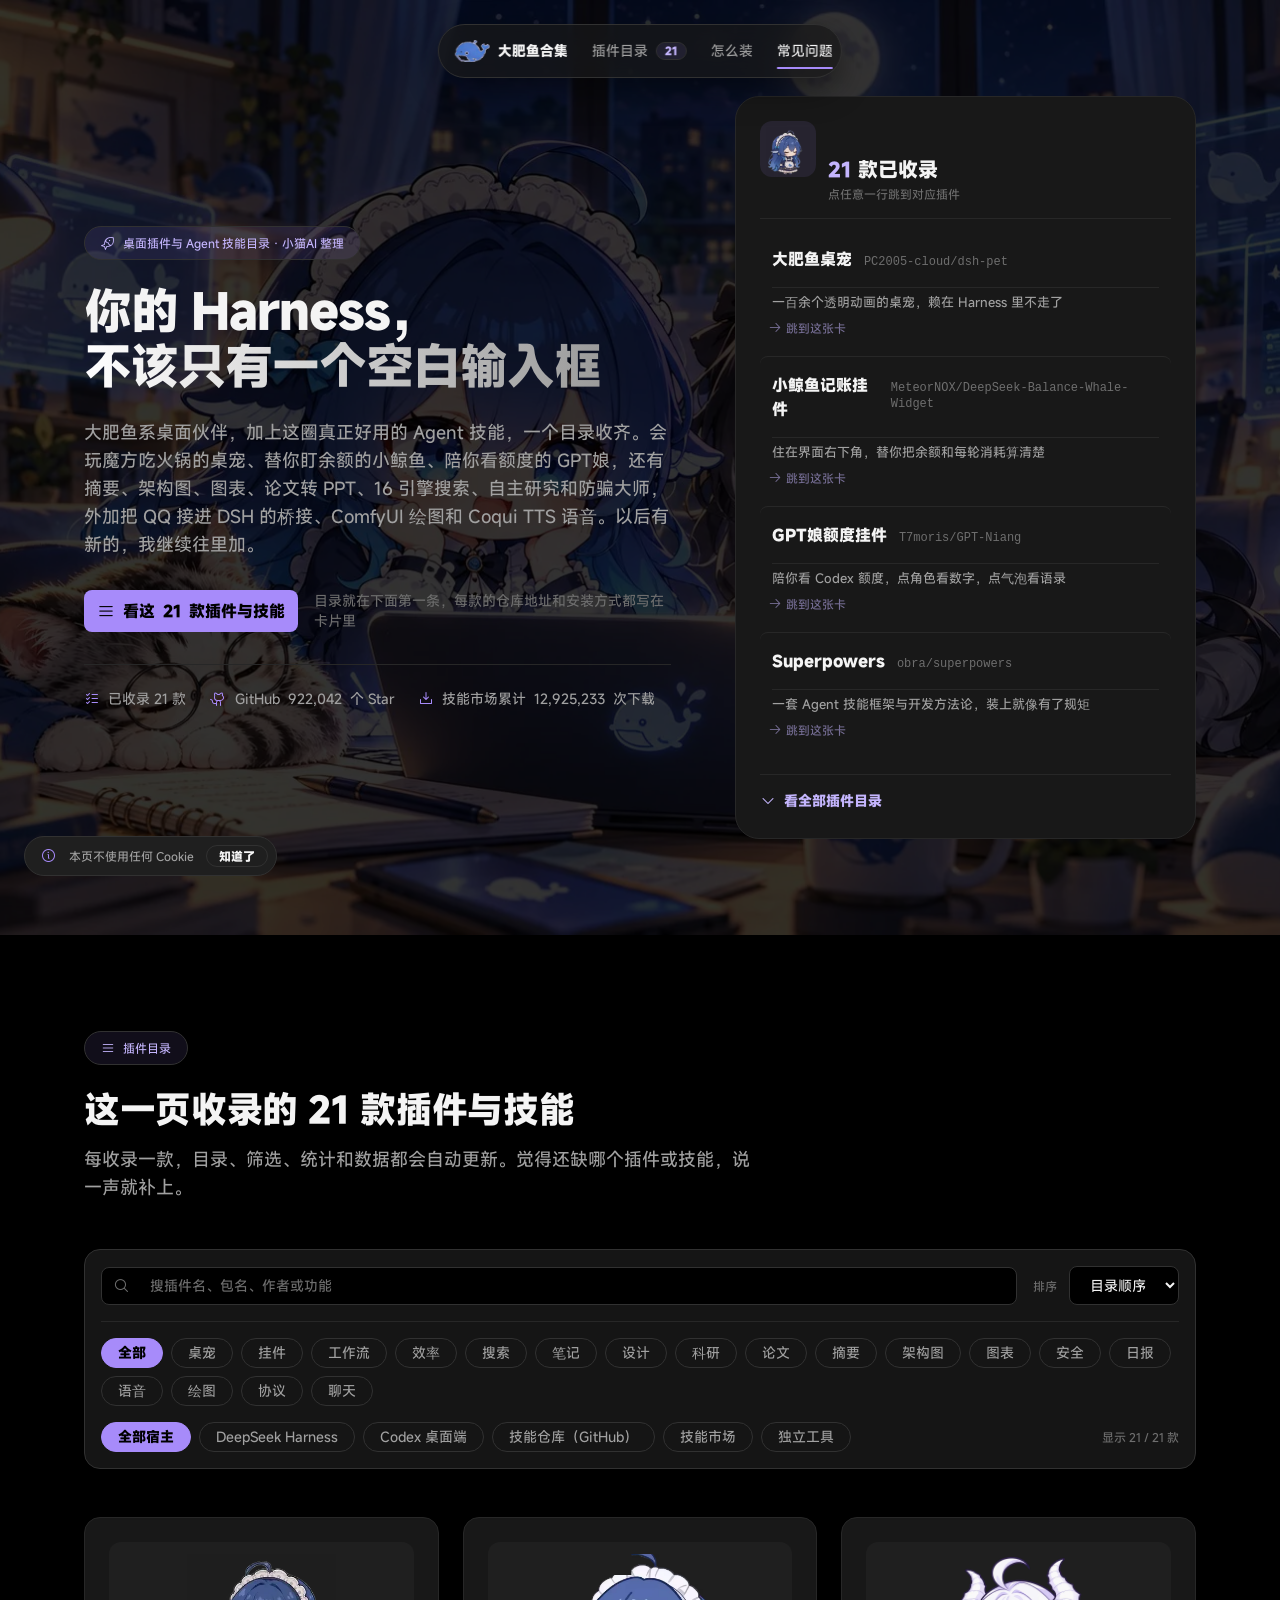
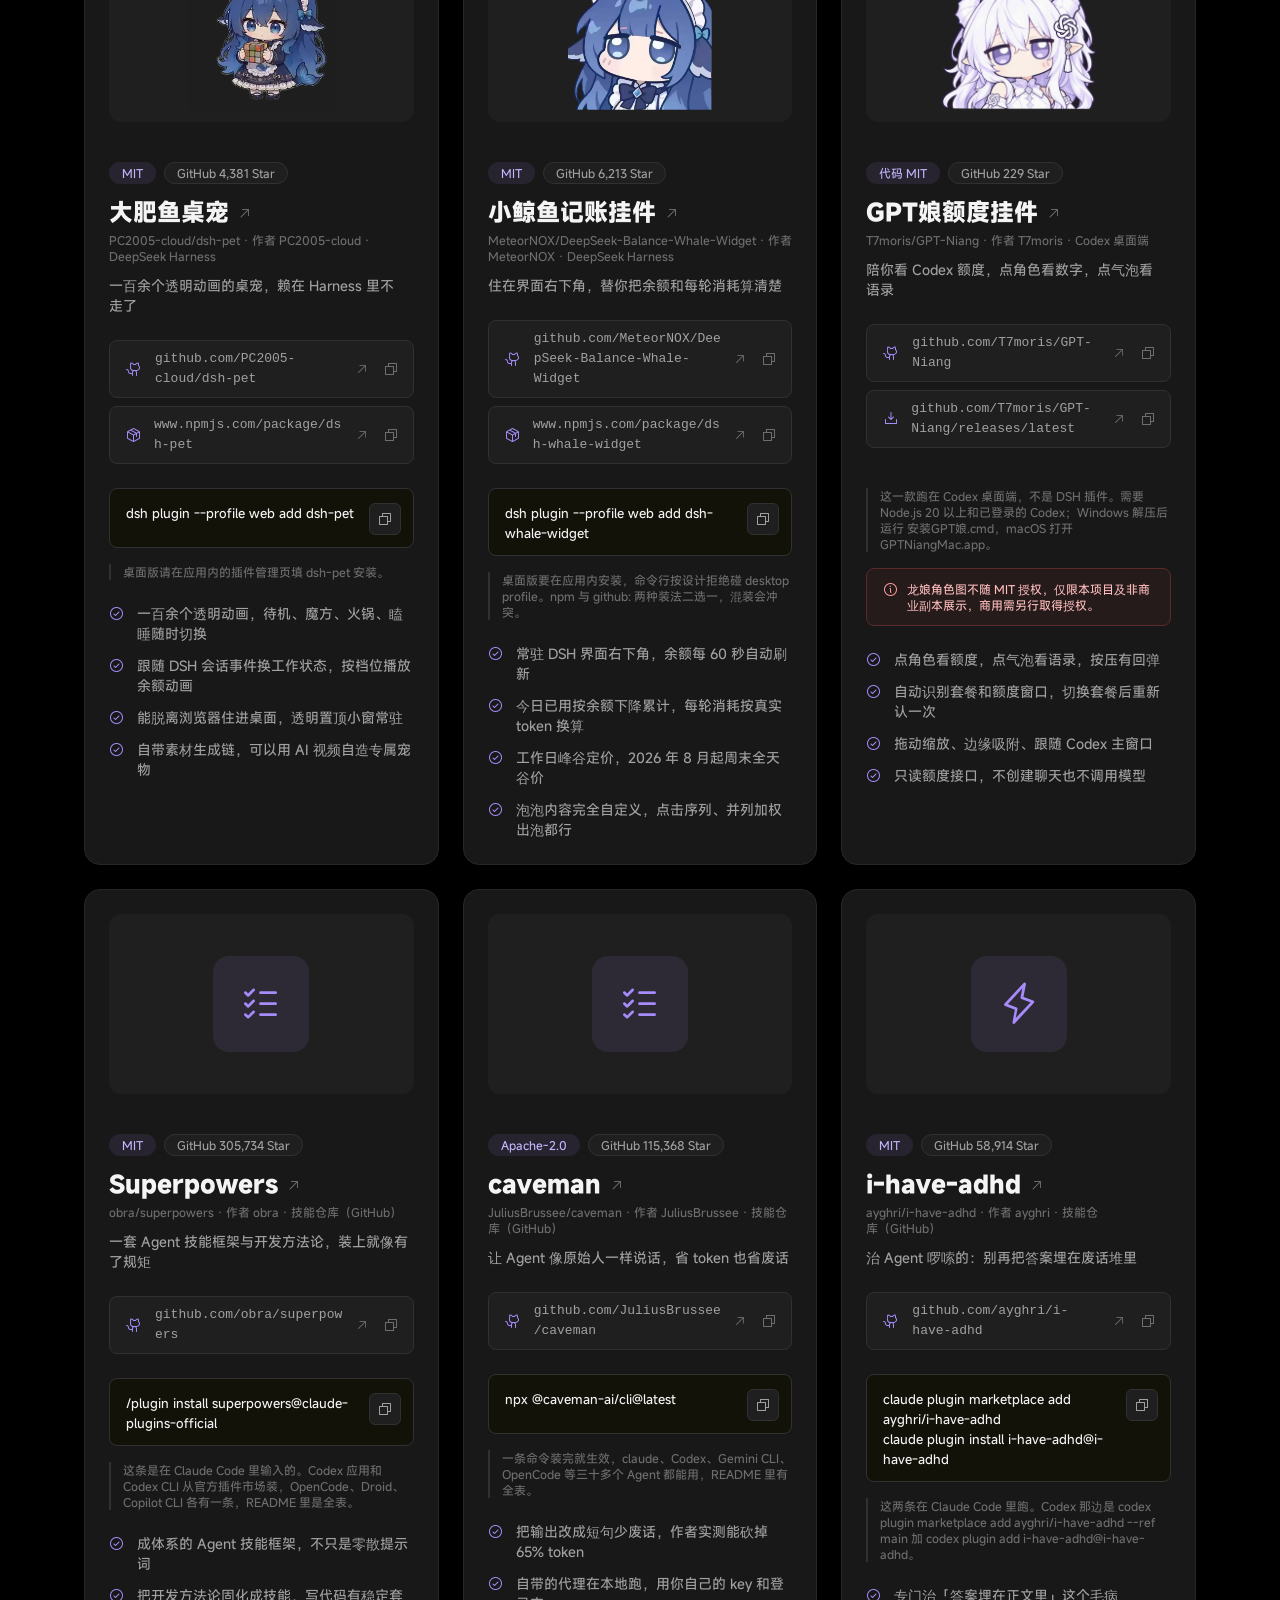
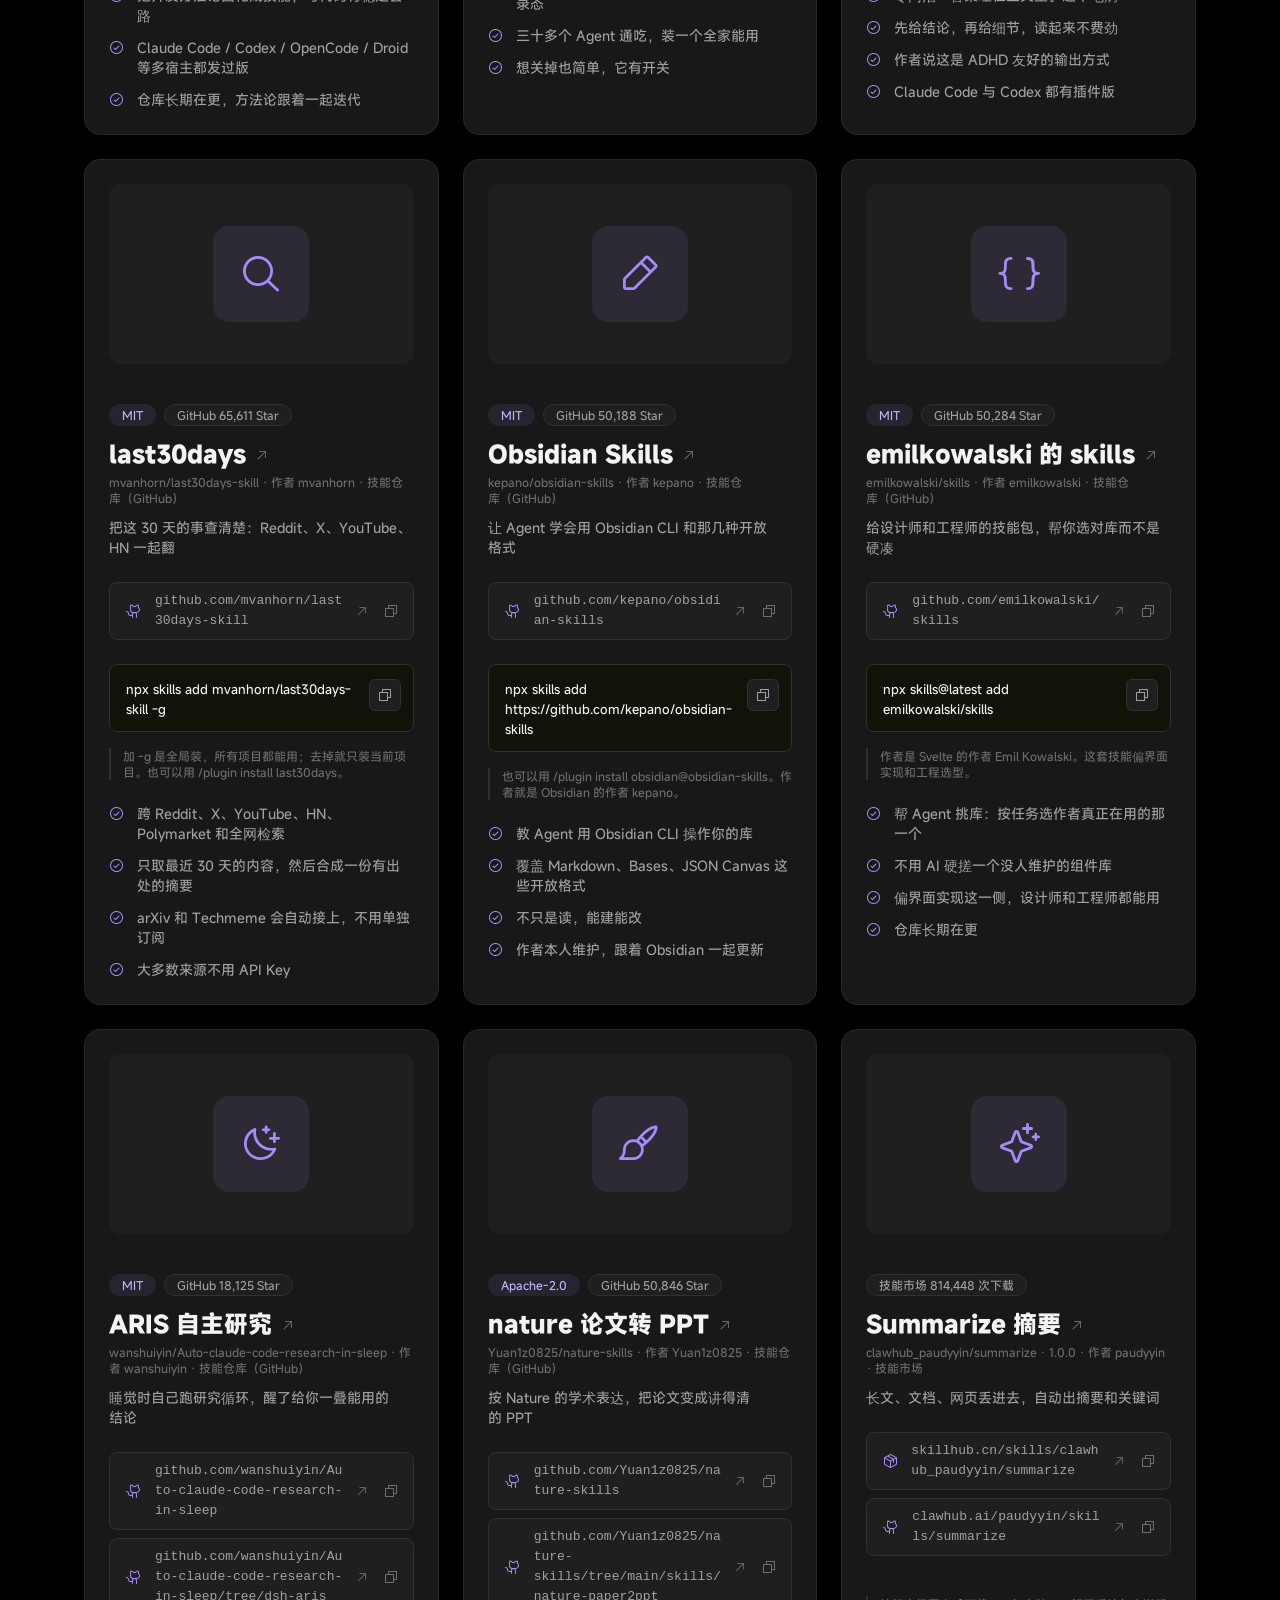
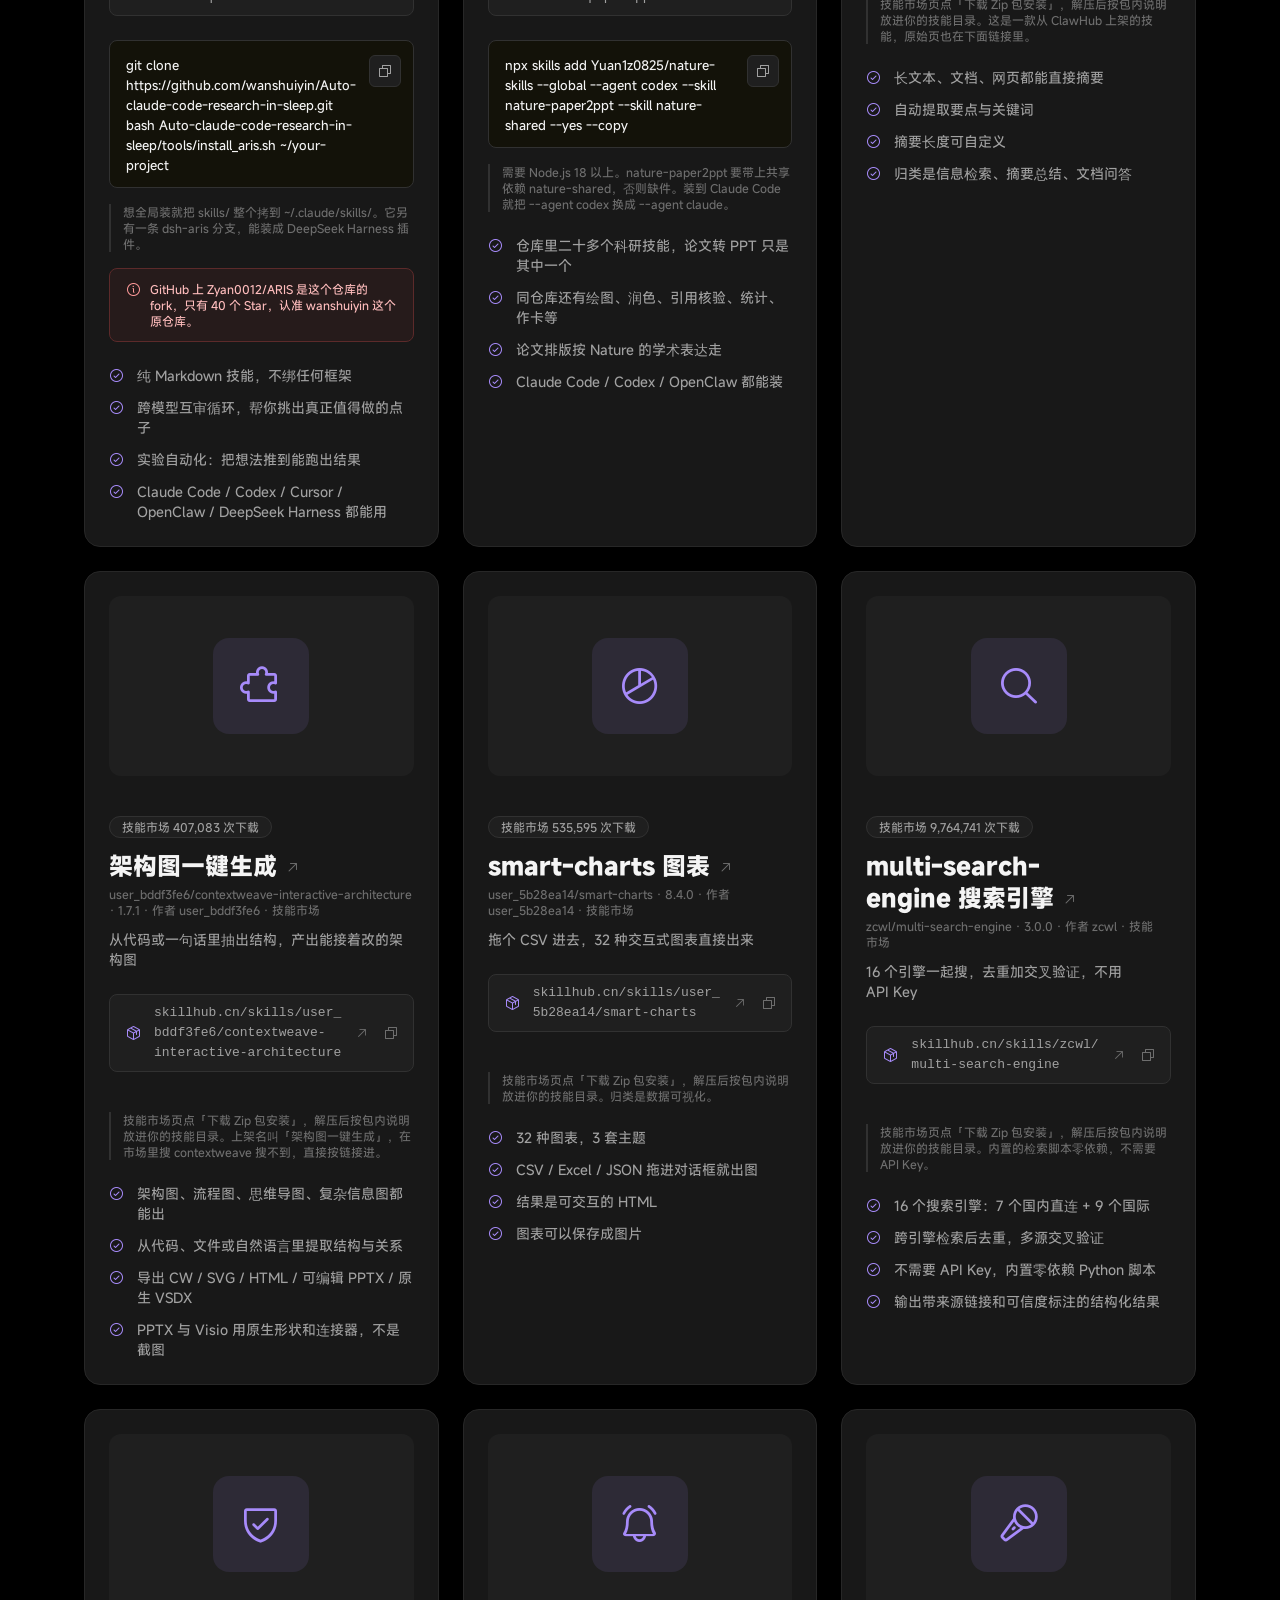
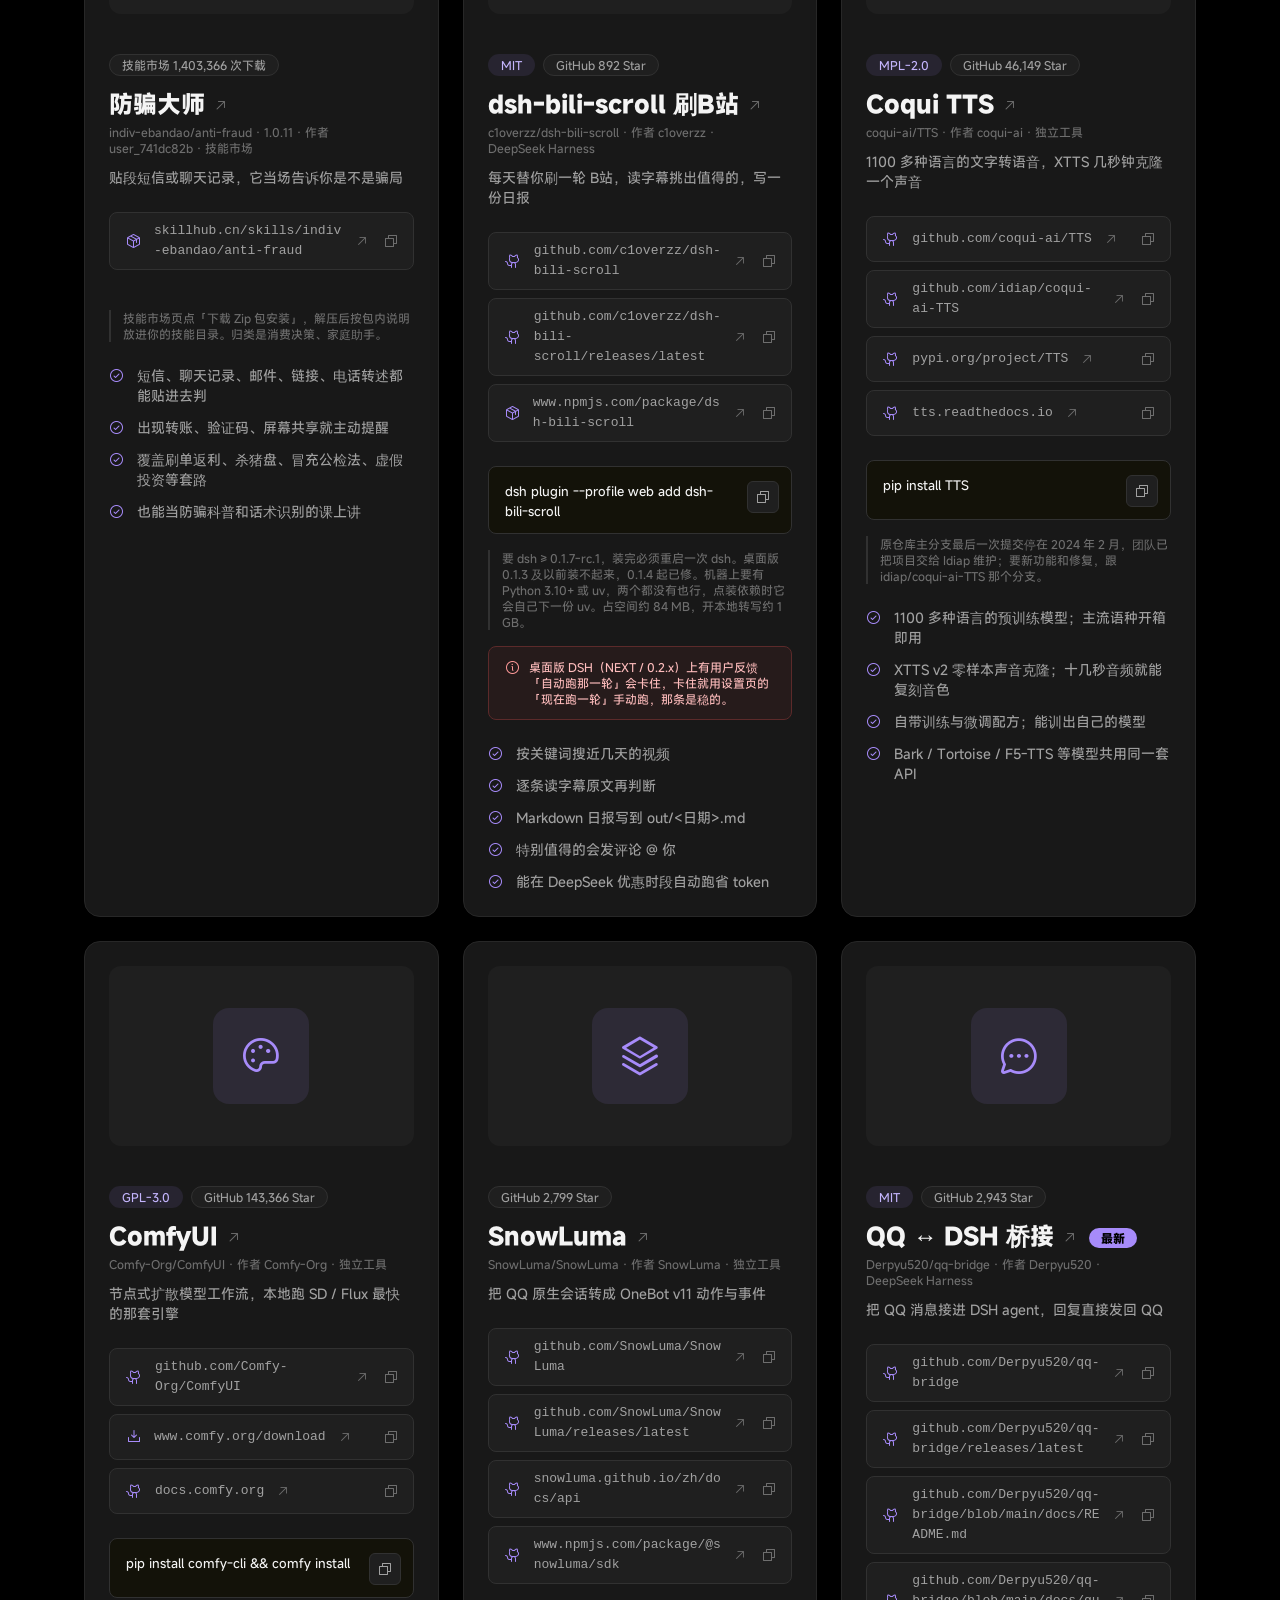
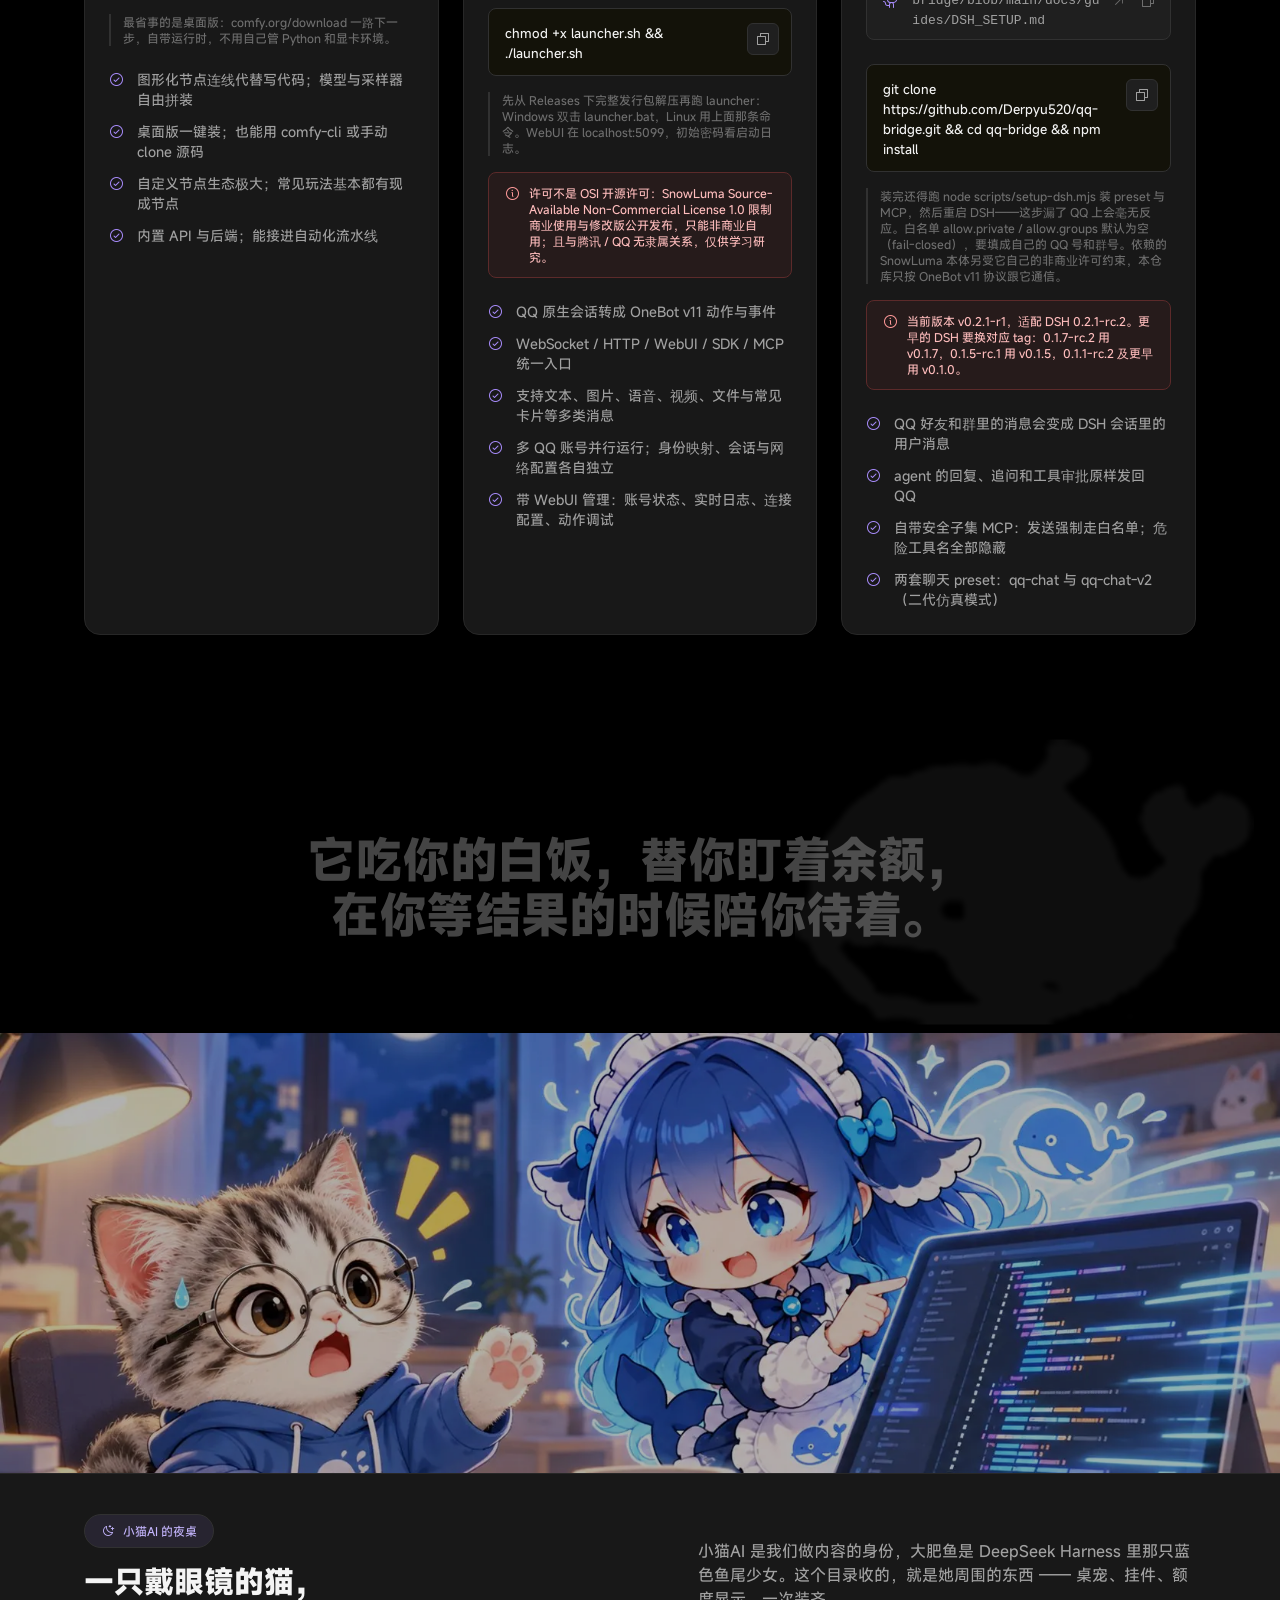
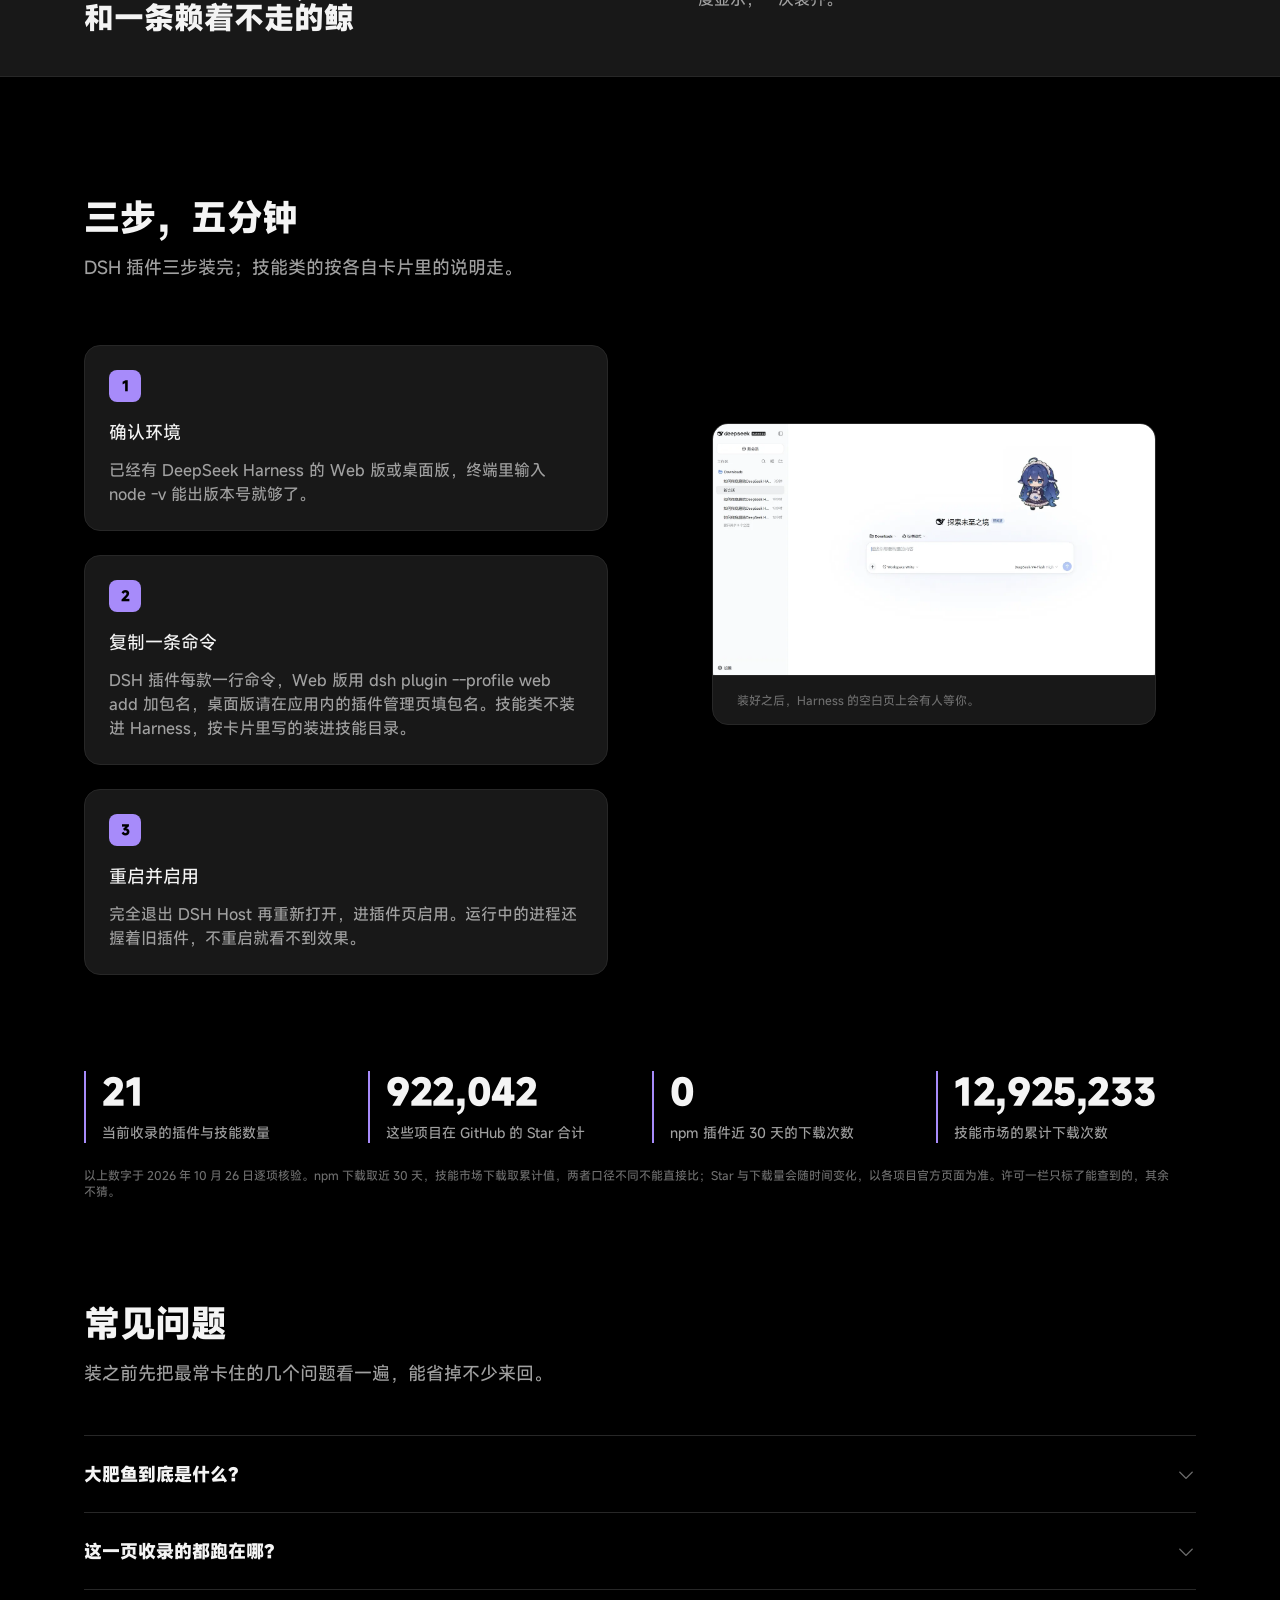
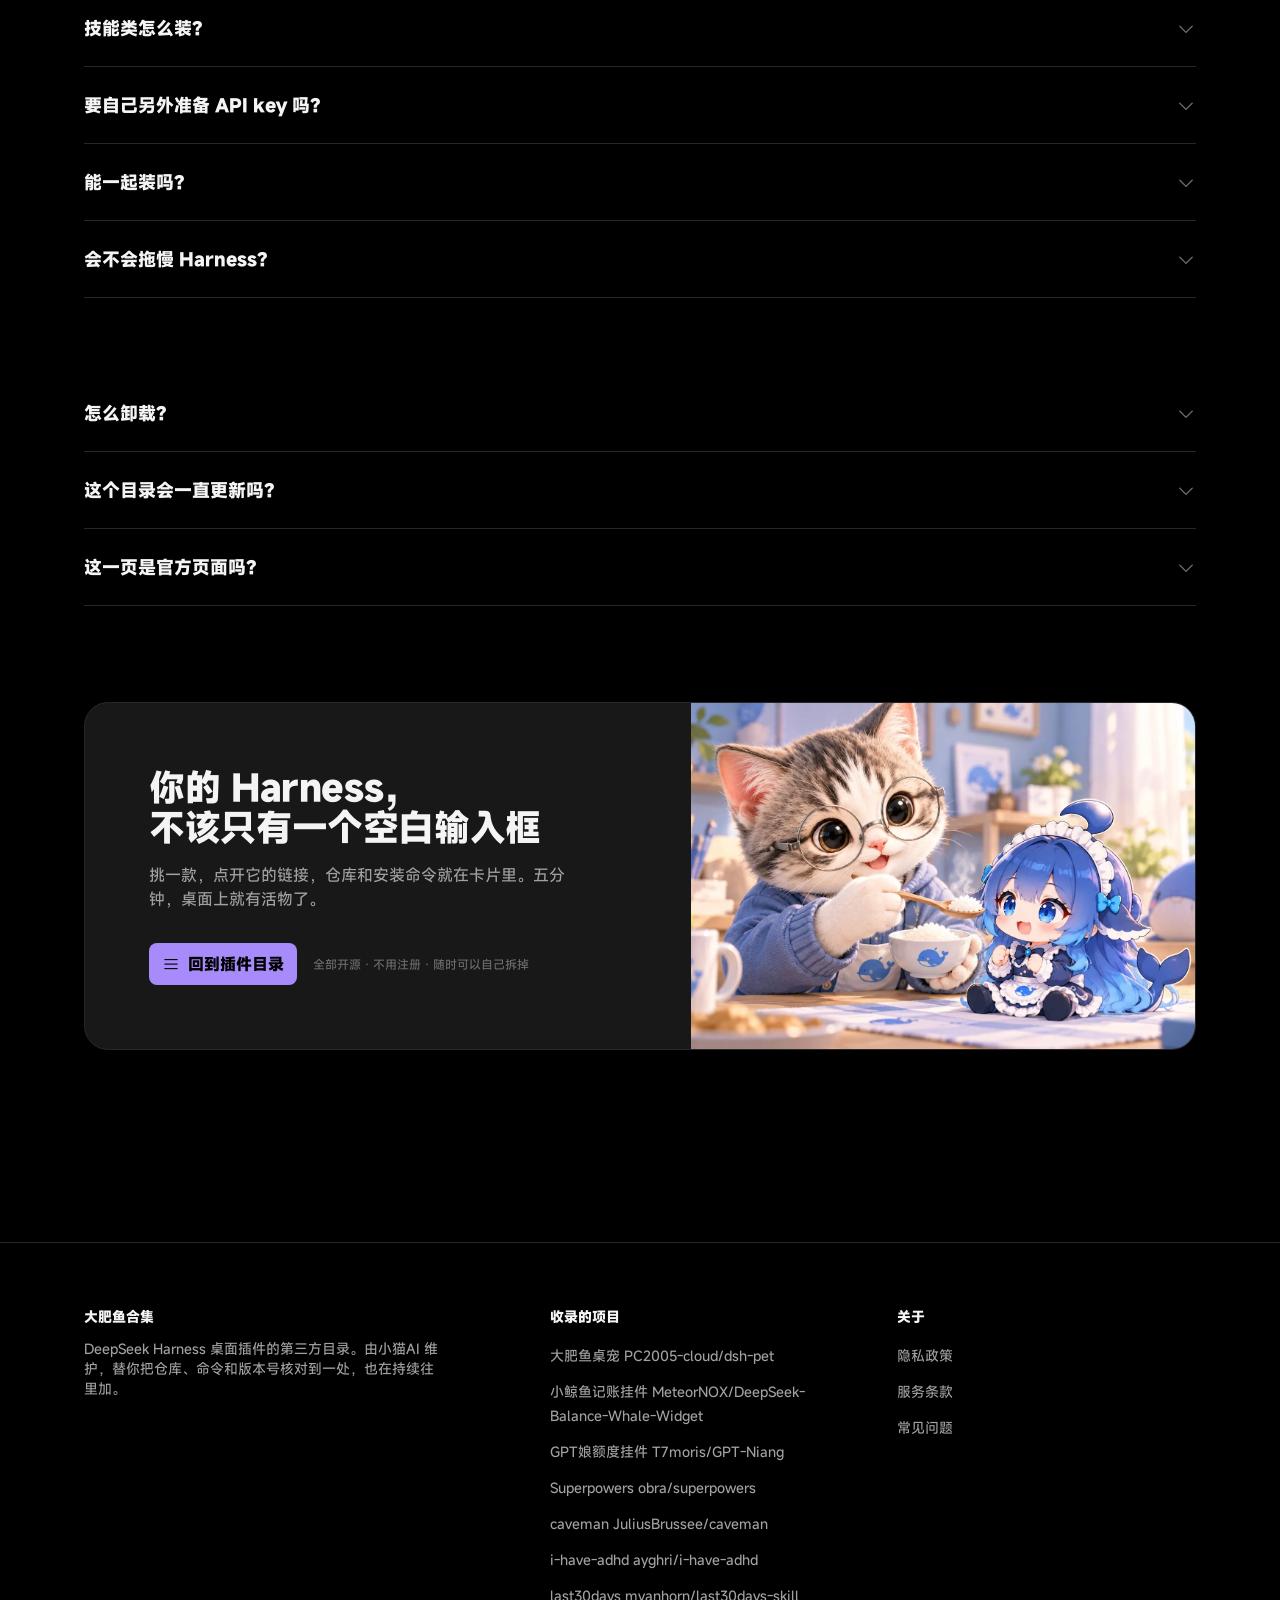
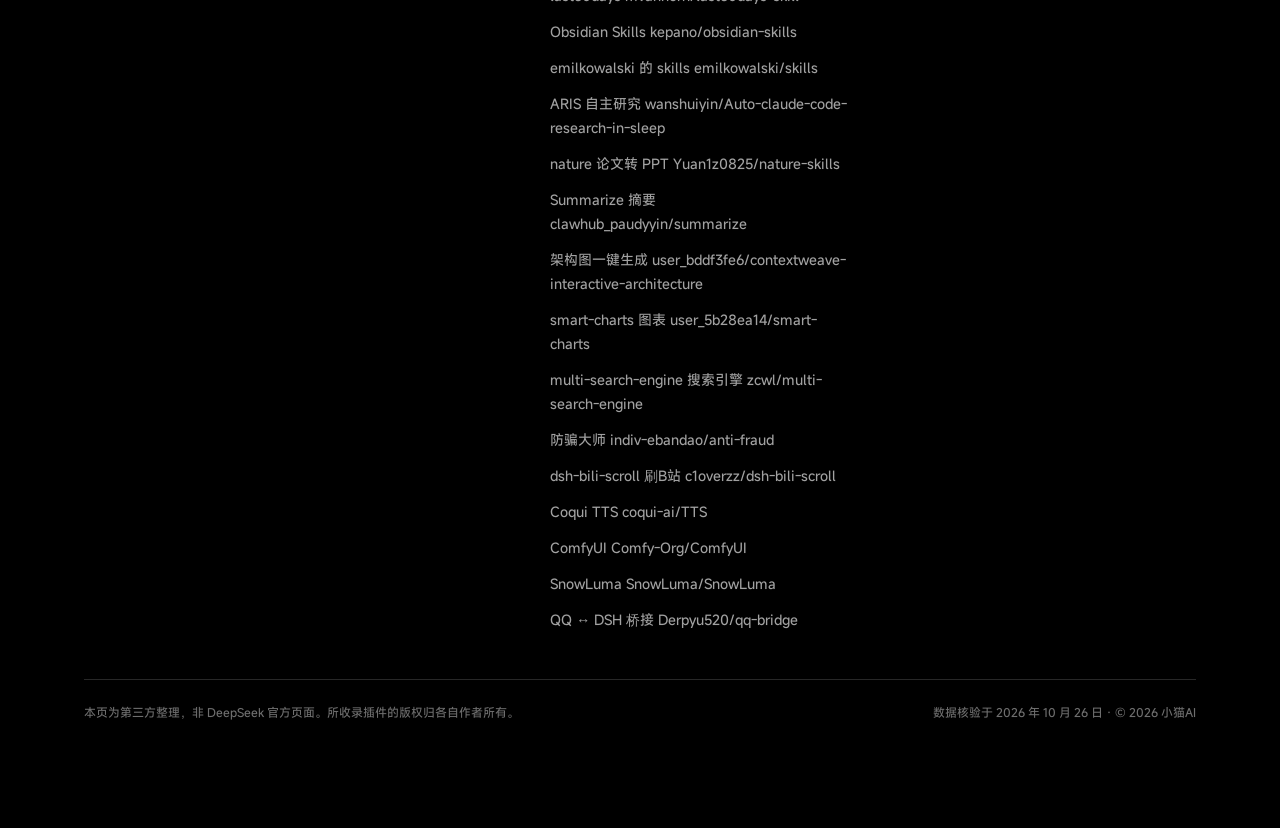
==== index.html @ 34f20bd4 "收录四条：Coqui TTS、ComfyUI、SnowLuma、QQ ↔ DSH 桥接（共 21 款）；新增语音/绘图/协议/聊天四个分类与独立工具宿主；验收脚本改为动态读数据" ====
<!DOCTYPE html>
<html lang="zh-CN">
<head>
<meta charset="UTF-8">
<meta name="viewport" content="width=device-width, initial-scale=1">
<title>大肥鱼合集 · DeepSeek Harness 插件与技能目录</title>
<meta name="description" content="DeepSeek Harness 插件与 Agent 技能目录：大肥鱼桌宠、小鲸鱼记账挂件、GPT娘额度挂件，加上摘要、架构图、图表、论文转 PPT、16 引擎搜索、自主研究与防骗技能，外加把 QQ 接进 DSH 的桥接、ComfyUI 绘图与 Coqui TTS 语音。一页收齐，链接与安装方式都写清楚，目录持续更新。">
<meta name="keywords" content="DeepSeek Harness,大肥鱼,dsh-pet,小鲸鱼挂件,dsh-whale-widget,GPT娘,DSH 插件,桌面宠物,插件目录,Claude Code 技能,skillhub,ClawHub,skill,ARIS,nature-skills,qq-bridge,SnowLuma,OneBot,ComfyUI,Coqui TTS,语音合成,工作流绘图">
<meta name="author" content="小猫AI">
<link rel="canonical" href="https://xiaomao-cat.github.io/dafeiyu/">

<meta property="og:type" content="website">
<meta property="og:title" content="大肥鱼合集 · DeepSeek Harness 插件与技能目录">
<meta property="og:description" content="大肥鱼系桌面伙伴与 Agent 技能目录。会玩魔方的桌宠、盯余额的小鲸鱼、陪你看额度的 GPT娘，外加摘要、架构图、图表、论文转 PPT、16 引擎搜索、自主研究与防骗技能，还有把 QQ 接进 DSH 的桥接、ComfyUI 绘图和 Coqui TTS 语音。链接直接抄走。">
<meta property="og:url" content="https://xiaomao-cat.github.io/dafeiyu/">
<meta property="og:image" content="https://xiaomao-cat.github.io/dafeiyu/assets/scene-night.webp">
<meta name="twitter:card" content="summary_large_image">
<meta name="twitter:image" content="https://xiaomao-cat.github.io/dafeiyu/assets/scene-night.webp">

<link rel="icon" type="image/png" href="[data-uri]">

<link rel="preload" href="assets/misans-medium.woff2" as="font" type="font/woff2" crossorigin>
<link rel="preload" href="assets/misans-heavy.woff2" as="font" type="font/woff2" crossorigin>
<link rel="stylesheet" href="assets/site.css">
</head>
<body>

<a class="skip-link" href="#main">跳到主要内容</a>

<!-- ================= 导航 ================= -->
<nav class="nav" aria-label="主导航">
  <a class="nav__brand" href="#top"><img src="assets/whale-mark.png" class="nav__mark" alt=""><span>大肥鱼合集</span></a>
  <div class="nav__links">
    <a class="nav__link" href="#catalog">插件目录 <span class="nav__badge" data-count-plugins>21</span></a>
    <a class="nav__link" href="#how">怎么装</a>
    <a class="nav__link" href="#faq">常见问题</a>
  </div>
  <button class="nav__toggle" type="button" aria-label="打开菜单" aria-expanded="false" aria-controls="nav-panel"><i class="ph ph-list" aria-hidden="true"></i></button>
</nav>

<div class="nav-panel" id="nav-panel" data-open="false">
  <a class="nav-panel__link" href="#catalog">插件目录</a>
  <a class="nav-panel__link" href="#how">怎么装</a>
  <a class="nav-panel__link" href="#faq">常见问题</a>
</div>

<main id="main">
<span id="top"></span>

<!-- ================= Hero ================= -->
<section class="hero">
  <div class="wrap">
    <div class="hero__grid">
      <div>
        <span class="eyebrow"><i class="ph ph-fish" aria-hidden="true"></i>桌面插件与 Agent 技能目录 · 小猫AI 整理</span>
        <h1 class="t-hero hero__title">你的 Harness，<br><span class="grad">不该只有一个空白输入框</span></h1>
        <p class="hero__sub">大肥鱼系桌面伙伴，加上这圈真正好用的 Agent 技能，一个目录收齐。会玩魔方吃火锅的桌宠、替你盯余额的小鲸鱼、陪你看额度的 GPT娘，还有摘要、架构图、图表、论文转 PPT、16 引擎搜索、自主研究和防骗大师，外加把 QQ 接进 DSH 的桥接、ComfyUI 绘图和 Coqui TTS 语音。以后有新的，我继续往里加。</p>
        <div class="hero__cta">
          <a class="btn btn--primary" href="#catalog"><i class="ph ph-list" aria-hidden="true"></i>看这 <span data-count-plugins>21</span> 款插件与技能</a>
          <span class="hero__cta-note">目录就在下面第一条，每款的仓库地址和安装方式都写在卡片里</span>
        </div>
        <div class="hero__proof">
          <span><i class="ph ph-list-checks" aria-hidden="true"></i><span data-count-plugins-text>已收录 21 款</span></span>
          <span><i class="ph ph-github-logo" aria-hidden="true"></i>GitHub <span data-stat-stars>922,042</span> 个 Star</span>
          <span><i class="ph ph-download-simple" aria-hidden="true"></i>技能市场累计 <span data-stat-market>12,925,233</span> 次下载</span>
        </div>
      </div>

      <!-- 插件速览：访客第一眼就能看到插件清单和位置 -->
      <aside class="peek" id="peek" aria-label="已收录插件速览"></aside>
    </div>
  </div>
</section>

<!-- ================= 插件目录 ================= -->
<section class="section" id="catalog">
  <div class="wrap">
    <div class="section-head" data-reveal>
      <span class="eyebrow"><i class="ph ph-list" aria-hidden="true"></i>插件目录</span>
      <h2 class="t-4xl" data-catalog-heading style="margin-top: var(--s-300);">这一页收录的 21 款插件与技能</h2>
      <p>每收录一款，目录、筛选、统计和数据都会自动更新。觉得还缺哪个插件或技能，说一声就补上。</p>
    </div>

    <div class="catalog-bar" id="catalog-filters" data-reveal>
      <div class="catalog-bar__row">
        <div class="search">
          <i class="ph ph-magnifying-glass" aria-hidden="true"></i>
          <input type="search" data-search placeholder="搜插件名、包名、作者或功能" aria-label="搜索插件">
        </div>
        <label class="sort">
          <span>排序</span>
          <select data-sort aria-label="排序方式">
            <option value="catalog">目录顺序</option>
            <option value="newest">最近收录</option>
            <option value="stars">Star 数</option>
            <option value="downloads">下载量</option>
          </select>
        </label>
      </div>
      <div class="catalog-bar__row catalog-bar__row--filters">
        <div class="chips" data-filter-cats role="group" aria-label="按类型筛选"></div>
        <div class="chips" data-filter-hosts role="group" aria-label="按宿主筛选"></div>
        <span class="catalog-count" id="catalog-count"></span>
      </div>
    </div>

    <div class="grid grid-3" id="plugin-grid" style="margin-top: var(--s-600);"></div>

    <div class="catalog-empty" id="catalog-empty" hidden>
      <span class="icon-chip"><i class="ph ph-magnifying-glass" aria-hidden="true"></i></span>
      <h3 class="t-xl" style="margin-top: var(--s-200);">没有找到对应的插件</h3>
      <p class="t-base" style="margin-top: var(--s-100); color: var(--ink-2);" data-empty-text>换个词试试，或者直接去看看插件仓库。</p>
      <div style="margin-top: var(--s-300); display:flex; gap: var(--s-200); flex-wrap:wrap;">
        <a class="btn btn--ghost btn--sm" href="https://github.com/PC2005-cloud/awesome-dsh-plugin" target="_blank" rel="noopener noreferrer"><i class="ph ph-github-logo" aria-hidden="true"></i>DSH 插件精选列表</a>
      </div>
    </div>
  </div>
</section>

<!-- ================= 标语渐亮（B11） ================= -->
<section class="tagline" aria-label="一句话说明">
  <div class="wrap">
    <p class="tagline__line" data-tagline>它吃你的白饭，替你盯着余额，在你等结果的时候陪你待着。</p>
  </div>
</section>

<!-- ================= 夜桌品牌带 ================= -->
<section class="band" aria-label="小猫AI 与 大肥鱼">
  <div class="band__photo">
    <img src="assets/scene-night.webp" alt="夜里的小猫AI 桌前：大肥鱼指着平板里的代码，桌上一只戴眼镜的猫在看，窗外有月亮和鲸鱼" width="1672" height="941">
  </div>
  <div class="band__bar">
    <div class="wrap">
      <div class="band__bar-inner">
        <div>
          <span class="eyebrow"><i class="ph ph-moon-stars" aria-hidden="true"></i>小猫AI 的夜桌</span>
          <h2 class="t-3xl" style="margin-top: var(--s-200);">一只戴眼镜的猫，<br>和一条赖着不走的鲸</h2>
        </div>
        <p>小猫AI 是我们做内容的身份，大肥鱼是 DeepSeek Harness 里那只蓝色鱼尾少女。这个目录收的，就是她周围的东西 —— 桌宠、挂件、额度显示，一次装齐。</p>
      </div>
    </div>
  </div>
</section>

<!-- ================= 三步装好 ================= -->
<section class="section" id="how">
  <div class="wrap">
    <div class="steps-layout">
      <div>
        <div class="section-head" data-reveal>
          <h2 class="t-4xl">三步，五分钟</h2>
          <p>DSH 插件三步装完；技能类的按各自卡片里的说明走。</p>
        </div>
        <div class="stack-lg" style="margin-top: var(--s-700);">
          <article class="step" data-reveal>
            <span class="step__no">1</span>
            <h3 class="t-lg step__title">确认环境</h3>
            <p class="t-base step__body">已经有 DeepSeek Harness 的 Web 版或桌面版，终端里输入 node -v 能出版本号就够了。</p>
          </article>
          <article class="step" data-reveal>
            <span class="step__no">2</span>
            <h3 class="t-lg step__title">复制一条命令</h3>
            <p class="t-base step__body">DSH 插件每款一行命令，Web 版用 dsh plugin --profile web add 加包名，桌面版请在应用内的插件管理页填包名。技能类不装进 Harness，按卡片里写的装进技能目录。</p>
          </article>
          <article class="step" data-reveal>
            <span class="step__no">3</span>
            <h3 class="t-lg step__title">重启并启用</h3>
            <p class="t-base step__body">完全退出 DSH Host 再重新打开，进插件页启用。运行中的进程还握着旧插件，不重启就看不到效果。</p>
          </article>
        </div>
      </div>

      <figure class="shot" data-reveal data-reveal-delay="120">
        <img src="assets/dsh-screen.webp" alt="DeepSeek Harness 界面，大肥鱼坐在空白会话页的探索未至之境位置" width="1400" height="795">
        <figcaption class="shot__cap">装好之后，Harness 的空白页上会有人等你。</figcaption>
      </figure>
    </div>
  </div>
</section>

<!-- ================= 数据核验 ================= -->
<section class="section section--tight">
  <div class="wrap">
    <div class="grid grid-4" data-reveal>
      <div class="stat">
        <p class="stat__n" data-stat-count>21</p>
        <p class="stat__l">当前收录的插件与技能数量</p>
      </div>
      <div class="stat">
        <p class="stat__n" data-stat-stars>922,042</p>
        <p class="stat__l">这些项目在 GitHub 的 Star 合计</p>
      </div>
      <div class="stat">
        <p class="stat__n" data-stat-downloads>0</p>
        <p class="stat__l">npm 插件近 30 天的下载次数</p>
      </div>
      <div class="stat">
        <p class="stat__n" data-stat-market>12,925,233</p>
        <p class="stat__l">技能市场的累计下载次数</p>
      </div>
    </div>
    <p class="stat__note">以上数字于 2026 年 10 月 26 日逐项核验。npm 下载取近 30 天，技能市场下载取累计值，两者口径不同不能直接比；Star 与下载量会随时间变化，以各项目官方页面为准。许可一栏只标了能查到的，其余不猜。</p>
  </div>
</section>

<!-- ================= FAQ ================= -->
<section class="section" id="faq">
  <div class="wrap">
    <div class="section-head" data-reveal>
      <h2 class="t-4xl">常见问题</h2>
      <p>装之前先把最常卡住的几个问题看一遍，能省掉不少来回。</p>
    </div>

    <div class="faq" style="margin-top: var(--s-600);">
      <div class="faq__item" data-reveal>
        <h3><button class="faq__q" type="button" aria-expanded="false" aria-controls="faq-1">大肥鱼到底是什么？<i class="ph ph-caret-down" aria-hidden="true"></i></button></h3>
        <div class="faq__a" id="faq-1" data-open="false" role="region"><p>大肥鱼是这圈插件里的一个角色名。dsh-pet 的官方介绍就写着「吃白饭的蓝色大肥鱼」，字面意义上它就是一只赖在 DeepSeek Harness 里不走的蓝色鱼尾少女。这个目录把相关的桌面伙伴收在一起，省得你自己翻仓库。</p></div>
      </div>

      <div class="faq__item" data-reveal>
        <h3><button class="faq__q" type="button" aria-expanded="false" aria-controls="faq-2">这一页收录的都跑在哪？<i class="ph ph-caret-down" aria-hidden="true"></i></button></h3>
        <div class="faq__a" id="faq-2" data-open="false" role="region"><p>这一页现在有五种东西。标着 DeepSeek Harness 的是 DSH 插件，必须先跑起 Harness，离开 DSH 起不来；标着 Codex 桌面端的挂在 Codex 里，需要装好 Codex 并用 ChatGPT 账号登录，它读的是 Codex 的额度，和 DSH 互不相干；标着技能市场的是从 skillhub.cn 上架的技能包；标着技能仓库（GitHub）的是 GitHub 上的开源技能；标着独立工具的是不装进任何 Agent、自己单独跑的开源项目，比如 ComfyUI 和 Coqui TTS。后两种是给 Agent 用的技能包，不装进 Harness。</p></div>
      </div>

      <div class="faq__item" data-reveal>
        <h3><button class="faq__q" type="button" aria-expanded="false" aria-controls="faq-3">技能类怎么装？<i class="ph ph-caret-down" aria-hidden="true"></i></button></h3>
        <div class="faq__a" id="faq-3" data-open="false" role="region"><p>技能市场那几款在页面上点「下载 Zip 包安装」，解压后按包内说明放进你的技能目录。GitHub 上那两款一个用 npx skills add（需要 Node.js 18 以上），一个是 clone 仓库后跑仓库自带的安装脚本。具体命令都写在各自卡片的命令块里，照着粘就行。</p></div>
      </div>

      <div class="faq__item" data-reveal>
        <h3><button class="faq__q" type="button" aria-expanded="false" aria-controls="faq-4">要自己另外准备 API key 吗？<i class="ph ph-caret-down" aria-hidden="true"></i></button></h3>
        <div class="faq__a" id="faq-4" data-open="false" role="region"><p>多数情况下不用。小鲸鱼优先读你在「设置 → 账号与余额」里的登录态，没有登录态才回落到 DEEPSEEK_API_KEY。看额度那一类走的是只读接口，不会创建聊天，也不会调用模型。技能类大多只读公开页面或公开搜索，同样不用额外准备凭据。具体每款的要求都写在各自的卡片里。</p></div>
      </div>

      <div class="faq__item" data-reveal>
        <h3><button class="faq__q" type="button" aria-expanded="false" aria-controls="faq-5">能一起装吗？<i class="ph ph-caret-down" aria-hidden="true"></i></button></h3>
        <div class="faq__a" id="faq-5" data-open="false" role="region"><p>能。同一宿主下的插件装在同一套 profile 里互不冲突，一个管桌宠，一个管余额。跨宿主的插件本来就跑在另一个进程里，更是各走各的。技能包也是各装各的目录，互不影响。</p></div>
      </div>

      <div class="faq__item" data-reveal>
        <h3><button class="faq__q" type="button" aria-expanded="false" aria-controls="faq-6">会不会拖慢 Harness？<i class="ph ph-caret-down" aria-hidden="true"></i></button></h3>
        <div class="faq__a" id="faq-6" data-open="false" role="region"><p>插件跑在 DSH 进程内，动画本身不吃 GPU，余额读数是 60 秒一次。大肥鱼还能单独缩小或者直接隐藏，右键菜单里就能关掉。需要安静的场合它不会自己跳出来。</p></div>
      </div>

      <div class="faq__item" data-reveal>
        <h3><button class="faq__q" type="button" aria-expanded="false" aria-controls="faq-7">装完没反应怎么办？<i class="ph ph-caret-down" aria-hidden="true"></i></button></h3>
        <div class="faq__a" id="faq-7" data-open="false" role="region"><p>先完全退出 DSH Host 再重开，运行中的进程还握着旧插件。最容易踩的坑是桌面端：桌面端读的是 desktop profile，命令行按设计拒绝碰它，必须在应用内的插件管理页安装。技能类装完一般要重启对应的 Agent 会话才认得。</p></div>
      </div>

      <div class="faq__item" data-reveal>
        <h3><button class="faq__q" type="button" aria-expanded="false" aria-controls="faq-8">怎么卸载？<i class="ph ph-caret-down" aria-hidden="true"></i></button></h3>
        <div class="faq__a" id="faq-8" data-open="false" role="region"><p>DSH 插件用 dsh plugin --profile web remove 加包名卸载。小鲸鱼如果之前用 github: 方式装的，先 remove 掉同名包再重装 npm 版，不然两个会并存打架。Codex 侧的那款在 Windows 上重跑安装包里的卸载脚本，Mac 把应用拖进废纸篓并删掉登录启动项。技能包直接删掉对应目录即可。</p></div>
      </div>

      <div class="faq__item" data-reveal>
        <h3><button class="faq__q" type="button" aria-expanded="false" aria-controls="faq-9">这个目录会一直更新吗？<i class="ph ph-caret-down" aria-hidden="true"></i></button></h3>
        <div class="faq__a" id="faq-9" data-open="false" role="region"><p>会。每收录一款插件或技能，目录、搜索筛选、统计数字和页面数据都会自动跟着变。数据都来自各项目的官方仓库与 npm，核验日期写在页脚和统计区里。看到好用的插件或技能，欢迎推荐给我。</p></div>
      </div>

      <div class="faq__item" data-reveal>
        <h3><button class="faq__q" type="button" aria-expanded="false" aria-controls="faq-10">这一页是官方页面吗？<i class="ph ph-caret-down" aria-hidden="true"></i></button></h3>
        <div class="faq__a" id="faq-10" data-open="false" role="region"><p>不是。这里是小猫AI 做的第三方整理，收录的插件和技能由各位作者独立开发并开源，与 DeepSeek 官方没有任何关系。插件是装在你机器上运行的第三方代码，安装前建议自己扫一眼源码。</p></div>
      </div>

    </div>
  </div>
</section>
<!-- ================= 尾部 CTA ================= -->
<section class="section">
  <div class="wrap">
    <div class="scenecard" data-reveal>
      <div class="scenecard__text">
        <h2 class="t-4xl scenecard__title">你的 Harness，<br>不该只有一个空白输入框</h2>
        <p class="scenecard__sub">挑一款，点开它的链接，仓库和安装命令就在卡片里。五分钟，桌面上就有活物了。</p>
        <div class="scenecard__cta">
          <a class="btn btn--primary" href="#catalog"><i class="ph ph-list" aria-hidden="true"></i>回到插件目录</a>
          <span class="scenecard__note">全部开源 · 不用注册 · 随时可以自己拆掉</span>
        </div>
      </div>
      <figure class="scenecard__fig">
        <img src="assets/scene-meal.webp" alt="戴眼镜的猫和大肥鱼在桌前吃夜宵，蓝发鱼尾少女端着碗坐在旁边" width="1672" height="941">
      </figure>
    </div>
  </div>
</section>

</main>

<!-- ================= 页脚 ================= -->
<footer class="footer">
  <div class="wrap">
    <div class="footer__grid">
      <div>
        <p class="footer__title">大肥鱼合集</p>
        <p class="t-sm" style="color: var(--ink-2); margin-top: var(--s-100); max-width: 380px;">DeepSeek Harness 桌面插件的第三方目录。由小猫AI 维护，替你把仓库、命令和版本号核对到一处，也在持续往里加。</p>
      </div>
      <div>
        <p class="footer__title">收录的项目</p>
        <ul class="footer__list" id="footer-plugins">
          <li><a href="https://github.com/PC2005-cloud/dsh-pet" target="_blank" rel="noopener noreferrer">大肥鱼桌宠 dsh-pet</a></li>
          <li><a href="https://github.com/MeteorNOX/DeepSeek-Balance-Whale-Widget" target="_blank" rel="noopener noreferrer">小鲸鱼记账挂件</a></li>
          <li><a href="https://github.com/T7moris/GPT-Niang" target="_blank" rel="noopener noreferrer">GPT娘额度挂件</a></li>
        </ul>
      </div>
      <div>
        <p class="footer__title">关于</p>
        <ul class="footer__list">
          <li><a href="privacy.html">隐私政策</a></li>
          <li><a href="terms.html">服务条款</a></li>
          <li><a href="#faq">常见问题</a></li>
        </ul>
      </div>
    </div>
    <div class="footer__disclaimer">
      <span>本页为第三方整理，非 DeepSeek 官方页面。所收录插件的版权归各自作者所有。</span>
      <span>数据核验于 2026 年 10 月 26 日 · © 2026 小猫AI</span>
    </div>
  </div>
</footer>

<div class="cookie" role="note">
  <i class="ph ph-info" aria-hidden="true"></i>
  <span>本页不使用任何 Cookie</span>
  <button type="button">知道了</button>
</div>

<script src="assets/site.js"></script>
<script src="assets/derive.js"></script>
<script src="assets/stats.js"></script>
<script src="assets/plugins.data.js"></script>
<script src="assets/plugins.js"></script>
</body>
</html>
---- assets/site.css ----
@import url("./ph.css");

/* 字体：MiSans 本地子集（tools/build-fonts.py 生成） */
@font-face {
  font-family: "MiSans";
  src: url("./misans-medium.woff2") format("woff2");
  font-weight: 400 500;
  font-style: normal;
  font-display: swap;
}
@font-face {
  font-family: "MiSans";
  src: url("./misans-heavy.woff2") format("woff2");
  font-weight: 600 700;
  font-style: normal;
  font-display: swap;
}

/* ============================================================
   大肥鱼合集 · 设计系统
   字体：MiSans（本地子集）  图标：Phosphor Regular
   ============================================================ */

/* ---------- 1. Tokens ---------- */
:root {
  /* 深色背景层级（B4 指定色板） */
  --bg: #000000;
  --surface: #181818;
  --surface-2: #1f1f1f;
  --surface-3: #272727;
  --line: #272727;
  --line-2: #313131;

  /* 文字 */
  --ink: #f4f4f4;
  --ink-2: #a1a1a1;
  --ink-3: #6e6e6e;

  /* 紫色强调 */
  --accent: #a78bfa;
  --accent-strong: #8b5cf6;
  --accent-ink: #c4b5fd;
  --accent-wash: rgba(167, 139, 250, 0.10);
  --accent-wash-2: rgba(167, 139, 250, 0.18);

  /* 动效（B7） */
  --ease: cubic-bezier(0.22, 1, 0.36, 1);
  --dur: 500ms;
  --dur-fast: 300ms;

  /* 圆角（Tailwind 档位） */
  --r-sm: 4px;
  --r-md: 6px;
  --r-lg: 8px;
  --r-xl: 12px;
  --r-2xl: 16px;
  --r-3xl: 24px;
  --r-full: 9999px;

  /* 间距（B2 档位） */
  --s-0: 0;
  --s-25: 2px;
  --s-50: 4px;
  --s-75: 8px;
  --s-100: 12px;
  --s-200: 16px;
  --s-300: 24px;
  --s-400: 32px;
  --s-500: 40px;
  --s-600: 48px;
  --s-700: 64px;
  --s-800: 80px;
  --s-900: 96px;
}

/* ---------- 2. Reset & Base ---------- */
*,
*::before,
*::after { box-sizing: border-box; }

html {
  scroll-behavior: auto;
  scroll-padding-top: 96px;
  -webkit-text-size-adjust: 100%;
}

body {
  margin: 0;
  background: var(--bg);
  color: var(--ink);
  font-family: "MiSans", "PingFang SC", "Hiragino Sans GB", "Microsoft YaHei", sans-serif;
  font-size: 16px;
  line-height: 24px;
  -webkit-font-smoothing: antialiased;
  text-rendering: optimizeLegibility;
}

img { max-width: 100%; height: auto; display: block; }
button { font: inherit; color: inherit; }
a { color: var(--accent-ink); text-decoration: none; }
a:hover { text-decoration: underline; text-underline-offset: 3px; }

::selection { background: var(--accent-wash-2); color: var(--ink); }

:focus-visible {
  outline: 2px solid var(--focus, var(--accent));
  outline-offset: 3px;
  border-radius: var(--r-sm);
}

.skip-link {
  position: absolute;
  left: -9999px;
  top: 0;
  z-index: 200;
  background: var(--accent);
  color: #000;
  padding: var(--s-100) var(--s-200);
  border-radius: 0 0 var(--r-lg) 0;
  font-size: 14px;
  font-weight: 600;
}
.skip-link:focus { left: 0; text-decoration: none; }

.visually-hidden {
  position: absolute; width: 1px; height: 1px; padding: 0; margin: -1px;
  overflow: hidden; clip: rect(0 0 0 0); white-space: nowrap; border: 0;
}

/* ---------- 3. 排版（Tailwind 档位） ---------- */
.t-hero { font-size: 48px; line-height: 1.15; font-weight: 700; letter-spacing: -0.02em; text-wrap: balance; }
.t-5xl  { font-size: 48px; line-height: 1.1; font-weight: 700; letter-spacing: -0.02em; }
.t-4xl  { font-size: 36px; line-height: 40px; font-weight: 700; letter-spacing: -0.01em; }
.t-3xl  { font-size: 30px; line-height: 36px; font-weight: 700; }
.t-2xl  { font-size: 24px; line-height: 32px; font-weight: 700; }
.t-xl   { font-size: 20px; line-height: 28px; font-weight: 600; }
.t-lg   { font-size: 18px; line-height: 28px; font-weight: 500; }
.t-base { font-size: 16px; line-height: 24px; font-weight: 400; }
.t-sm   { font-size: 14px; line-height: 20px; font-weight: 400; }
.t-xs   { font-size: 12px; line-height: 16px; font-weight: 500; }

h1, h2, h3, h4 { margin: 0; text-wrap: balance; }
p { margin: 0; text-wrap: pretty; }
ul { margin: 0; padding: 0; list-style: none; }

.eyebrow {
  display: inline-flex;
  align-items: center;
  gap: var(--s-75);
  font-size: 12px;
  line-height: 16px;
  font-weight: 500;
  color: var(--accent-ink);
  background: var(--accent-wash);
  border: 1px solid var(--line-2);
  border-radius: var(--r-full);
  padding: var(--s-75) var(--s-200);
}
.eyebrow .ph { font-size: 14px; }

.section-head { max-width: 680px; }
.section-head .t-4xl { margin-top: var(--s-300); }
.section-head p { margin-top: var(--s-200); color: var(--ink-2); font-size: 18px; line-height: 28px; }

.lede { color: var(--ink-2); font-size: 18px; line-height: 28px; }

/* ---------- 4. 布局 ---------- */
.wrap {
  width: 100%;
  max-width: 1160px;
  margin: 0 auto;
  padding: 0 var(--s-300);
}
.section { padding: var(--s-900) 0; }
.section--tight { padding: var(--s-800) 0; }
.section + .section { padding-top: 0; }

.grid { display: grid; gap: var(--s-300); }
.grid-2 { grid-template-columns: repeat(2, minmax(0, 1fr)); }
.grid-3 { grid-template-columns: repeat(3, minmax(0, 1fr)); }
.grid-4 { grid-template-columns: repeat(4, minmax(0, 1fr)); }

.stack-sm > * + * { margin-top: var(--s-100); }
.stack > * + * { margin-top: var(--s-200); }
.stack-lg > * + * { margin-top: var(--s-300); }

/* ---------- 5. 导航（B7） ---------- */
.nav {
  position: fixed;
  top: var(--s-300);
  left: 50%;
  transform: translateX(-50%);
  z-index: 90;
  width: max-content;
  max-width: calc(100vw - var(--s-600));
  display: flex;
  align-items: center;
  gap: var(--s-300);
  padding: var(--s-75) var(--s-75) var(--s-75) var(--s-200);
  background: rgba(24, 24, 24, 0.72);
  backdrop-filter: blur(14px);
  -webkit-backdrop-filter: blur(14px);
  border: 1px solid var(--line-2);
  border-radius: var(--r-full);
  box-shadow: 0 12px 32px rgba(0, 0, 0, 0.44);
}
.nav__brand {
  display: inline-flex;
  align-items: center;
  gap: var(--s-75);
  font-size: 14px;
  line-height: 20px;
  font-weight: 700;
  color: var(--ink);
  white-space: nowrap;
}
.nav__brand:hover { text-decoration: none; }
.nav__brand .ph { color: var(--accent); font-size: 18px; }
.nav__mark {
  height: 22px;
  width: auto;
  display: block;
  flex: none;
}
.nav__links { display: flex; align-items: center; gap: var(--s-300); }
.nav__link {
  font-size: 14px;
  line-height: 20px;
  color: var(--ink-2);
  white-space: nowrap;
  padding: var(--s-75) 0;
  position: relative;
  transition: color var(--dur-fast) var(--ease);
}
.nav__link:hover { color: var(--ink); text-decoration: none; }
.nav__link[aria-current="true"] { color: var(--ink); }
.nav__link[aria-current="true"]::after {
  content: "";
  position: absolute;
  left: 0; right: 0; bottom: 0;
  height: 2px;
  background: var(--accent);
  border-radius: var(--r-full);
}
.nav__badge {
  display: inline-block;
  background: var(--accent-wash);
  border: 1px solid var(--line-2);
  border-radius: var(--r-full);
  padding: 0 var(--s-75);
  margin-left: var(--s-50);
  font-size: 11px;
  line-height: 16px;
  font-weight: 700;
  color: var(--accent-ink);
  vertical-align: 1px;
  font-variant-numeric: tabular-nums;
}
.nav__link:hover .nav__badge { border-color: var(--accent); }
.nav__toggle {
  display: none;
  width: 40px; height: 40px;
  align-items: center; justify-content: center;
  background: transparent;
  border: 1px solid var(--line-2);
  border-radius: var(--r-lg);
  cursor: pointer;
}
.nav__toggle:hover { background: var(--surface-2); }
.nav__toggle .ph { font-size: 20px; }

.nav-panel {
  position: fixed;
  inset: 0;
  z-index: 80;
  background: rgba(24, 24, 24, 0.92);
  backdrop-filter: blur(18px);
  -webkit-backdrop-filter: blur(18px);
  display: none;
  flex-direction: column;
  justify-content: center;
  padding: var(--s-800) var(--s-300);
}
.nav-panel[data-open="true"] { display: flex; }
.nav-panel__link {
  display: block;
  font-size: 30px;
  line-height: 36px;
  font-weight: 700;
  color: var(--ink);
  padding: var(--s-200) 0;
  border-bottom: 1px solid var(--line);
  opacity: 0;
  transform: translateY(24px);
}
.nav-panel[data-open="true"] .nav-panel__link {
  animation: panelIn 500ms var(--ease) forwards;
}
.nav-panel__link:hover { text-decoration: none; color: var(--accent-ink); }
@keyframes panelIn { to { opacity: 1; transform: translateY(0); } }

/* ---------- 6. 按钮 ---------- */
.btn {
  display: inline-flex;
  align-items: center;
  justify-content: center;
  gap: var(--s-75);
  font-size: 16px;
  line-height: 24px;
  font-weight: 600;
  padding: var(--s-75) var(--s-100);
  border-radius: var(--r-lg);
  border: 1px solid transparent;
  cursor: pointer;
  white-space: nowrap;
  transition: background var(--dur-fast) var(--ease), color var(--dur-fast) var(--ease),
              border-color var(--dur-fast) var(--ease), transform var(--dur-fast) var(--ease);
}
.btn:active { transform: scale(0.98); }
.btn .ph { font-size: 18px; }

.btn--primary { background: var(--accent); color: #000; }
.btn--primary:hover { background: var(--accent-ink); text-decoration: none; }

.btn--ghost { background: transparent; color: var(--ink); border-color: var(--line-2); }
.btn--ghost:hover { background: var(--surface-2); border-color: var(--ink-3); text-decoration: none; }

.btn--sm { font-size: 14px; line-height: 20px; padding: var(--s-75) var(--s-100); }

.btn[data-state="loading"] { pointer-events: none; opacity: 0.72; }
.btn[data-state="success"] { background: #1f6f43; color: #d8ffe8; }
.btn[data-state="error"] { background: #7a2c2c; color: #ffe3e3; }

/* ---------- 7. Hero ---------- */
.hero {
  position: relative;
  overflow: hidden;
  padding: var(--s-900) 0 var(--s-900);
  background-color: #000000;
  background-image: url("scene-moon.webp");
  background-repeat: no-repeat;
  background-position: center 24%;
  background-size: cover;
}
.hero::before {
  content: "";
  position: absolute;
  inset: 0;
  background: rgba(0, 0, 0, 0.80);
}
.hero > .wrap { position: relative; z-index: 1; }
.hero__grid {
  display: grid;
  grid-template-columns: 1.12fr 0.88fr;
  gap: var(--s-700);
  align-items: center;
}
.hero__title {
  margin-top: var(--s-300);
  max-width: 680px;
}
.hero__title .grad {
  background: linear-gradient(90deg, #ffffff 0%, #9b9b9b 100%);
  -webkit-background-clip: text;
  background-clip: text;
  color: transparent;
}
@supports not ((-webkit-background-clip: text) or (background-clip: text)) {
  .hero__title .grad { color: var(--ink); }
}
.hero__sub {
  margin-top: var(--s-300);
  max-width: 680px;
  color: var(--ink-2);
  font-size: 18px;
  line-height: 28px;
  text-wrap: pretty;
}
.hero__cta { margin-top: var(--s-400); display: flex; align-items: center; gap: var(--s-200); flex-wrap: wrap; }
.hero__cta-note { flex: 1 1 200px; min-width: 0; font-size: 14px; line-height: 20px; color: var(--ink-3); }
.hero__proof {
  margin-top: var(--s-400);
  padding-top: var(--s-300);
  border-top: 1px solid var(--line);
  display: flex;
  flex-wrap: wrap;
  gap: var(--s-200) var(--s-300);
  font-size: 14px;
  line-height: 20px;
  color: var(--ink-2);
}
.hero__proof span { display: inline-flex; align-items: center; gap: var(--s-75); }
.hero__proof .ph { color: var(--accent); font-size: 16px; }

.hero__art {
  position: relative;
  background: var(--surface);
  border: 1px solid var(--line);
  border-radius: var(--r-3xl);
  padding: var(--s-300);
  display: flex;
  flex-direction: column;
  gap: var(--s-300);
  align-items: center;
}
.hero__stage {
  width: 100%;
  background: var(--accent-wash);
  border-radius: var(--r-2xl);
  padding: var(--s-300) var(--s-200);
  display: flex;
  align-items: center;
  justify-content: center;
}
.hero__art img {
  width: 236px;
  max-width: 100%;
  height: auto;
  filter: drop-shadow(0 18px 28px rgba(0, 0, 0, 0.55));
}
.hero__status {
  position: relative;
  margin-top: var(--s-300);
  display: inline-flex;
  align-items: center;
  gap: var(--s-100);
  background: var(--surface-2);
  border: 1px solid var(--line-2);
  border-radius: var(--r-full);
  padding: var(--s-75) var(--s-200);
  font-size: 14px;
  line-height: 20px;
  color: var(--ink-2);
}
.hero__status .dot {
  width: 8px; height: 8px;
  border-radius: var(--r-full);
  background: var(--accent);
  animation: pulse 2.4s var(--ease) infinite;
}
@keyframes pulse {
  0%, 100% { opacity: 1; transform: scale(1); }
  50% { opacity: 0.35; transform: scale(0.82); }
}

/* ---------- 7b. 插件速览面板 ---------- */
.peek {
  background: var(--surface);
  border: 1px solid var(--line);
  border-radius: var(--r-3xl);
  padding: var(--s-300);
}
.peek__head {
  display: flex;
  align-items: center;
  gap: var(--s-200);
  padding-bottom: var(--s-200);
  border-bottom: 1px solid var(--line);
}
.peek__avatar {
  width: 56px; height: 56px;
  flex: none;
  background: var(--accent-wash);
  border-radius: var(--r-xl);
  display: flex; align-items: flex-end; justify-content: center;
  overflow: hidden;
}
.peek__avatar img { max-height: 50px; width: auto; }
.peek__count { font-size: 20px; line-height: 28px; font-weight: 700; }
.peek__count span { color: var(--accent-ink); font-variant-numeric: tabular-nums; }
.peek__sub { font-size: 12px; line-height: 16px; color: var(--ink-3); margin-top: var(--s-25); }

.peek__list { margin-top: var(--s-100); }
.peek__row {
  display: block;
  width: 100%;
  text-align: left;
  background: transparent;
  border: 0;
  border-top: 1px solid var(--line);
  padding: var(--s-200) var(--s-100);
  border-radius: var(--r-lg);
  cursor: pointer;
  transition: background var(--dur-fast) var(--ease);
}
.peek__list li:first-child .peek__row { border-top: 0; }
.peek__row:hover { background: var(--surface-2); }
.peek__row:active { transform: scale(0.99); }
.peek__head { display: flex; align-items: baseline; gap: var(--s-100); }
.peek__name { font-size: 16px; line-height: 24px; font-weight: 600; }
.peek__pkg {
  font-size: 12px; line-height: 16px;
  color: var(--ink-3);
  font-family: ui-monospace, SFMono-Regular, Menlo, monospace;
}
.peek__desc {
  display: block;
  margin-top: var(--s-50);
  font-size: 13px; line-height: 20px; color: var(--ink-2);
}
.peek__go {
  display: inline-flex; align-items: center; gap: var(--s-50);
  margin-top: var(--s-75);
  font-size: 12px; line-height: 16px;
  color: var(--accent-ink);
  opacity: 0.55;
  transform: translateX(-4px);
  transition: opacity var(--dur-fast) var(--ease), transform var(--dur-fast) var(--ease);
}
.peek__go .ph { font-size: 14px; }
.peek__row:hover .peek__go, .peek__row:focus-visible .peek__go { opacity: 1; transform: translateX(0); }
.peek__more {
  display: inline-flex; align-items: center; gap: var(--s-75);
  margin-top: var(--s-200);
  padding-top: var(--s-200);
  border-top: 1px solid var(--line);
  width: 100%;
  font-size: 14px; line-height: 20px; font-weight: 600;
  color: var(--accent-ink);
}
.peek__more:hover { text-decoration: none; color: var(--accent); }
.peek__more .ph { font-size: 16px; }

/* ---------- 8. 标语渐亮（B11） ---------- */
.tagline {
  text-align: center;
  padding: var(--s-900) 0;
}
.tagline__line {
  max-width: 680px;
  margin: 0 auto;
  font-size: 48px;
  line-height: 1.15;
  font-weight: 700;
  letter-spacing: -0.01em;
}
.tagline .w {
  color: var(--ink);
  opacity: 0.28;
  transition: opacity 700ms var(--ease), transform 700ms var(--ease);
  display: inline-block;
  transform: translateY(6px);
}
.tagline .w[data-on="true"] { opacity: 1; transform: translateY(0); }

/* ---------- 9. 卡片通用 ---------- */
.card {
  background: var(--surface);
  border: 1px solid var(--line);
  border-radius: var(--r-2xl);
  padding: var(--s-300);
}
.card--flat { background: var(--surface-2); }

.icon-chip {
  width: 44px; height: 44px;
  display: inline-flex; align-items: center; justify-content: center;
  border-radius: var(--r-xl);
  background: var(--accent-wash);
  border: 1px solid var(--line-2);
  color: var(--accent);
  font-size: 22px;
}

.benefit__title { margin-top: var(--s-200); }
.benefit__body { margin-top: var(--s-100); color: var(--ink-2); font-size: 16px; line-height: 24px; }

/* ---------- 10. 步骤 ---------- */
.step {
  background: var(--surface);
  border: 1px solid var(--line);
  border-radius: var(--r-2xl);
  padding: var(--s-300);
}
.step__no {
  width: 32px; height: 32px;
  display: inline-flex; align-items: center; justify-content: center;
  border-radius: var(--r-lg);
  background: var(--accent);
  color: #000;
  font-size: 14px; line-height: 20px; font-weight: 700;
}
.step__title { margin-top: var(--s-200); }
.step__body { margin-top: var(--s-100); color: var(--ink-2); }

.steps-layout {
  display: grid;
  grid-template-columns: 1fr 1fr;
  gap: var(--s-700);
  align-items: center;
}
.shot {
  border: 1px solid var(--line);
  border-radius: var(--r-2xl);
  overflow: hidden;
  background: var(--surface);
}
.shot img { width: 100%; display: block; }
.shot__cap {
  padding: var(--s-200) var(--s-300);
  border-top: 1px solid var(--line);
  color: var(--ink-3);
  font-size: 12px; line-height: 16px;
}

/* ---------- 11. 产品卡 ---------- */
.product {
  background: var(--surface);
  border: 1px solid var(--line);
  border-radius: var(--r-2xl);
  padding: var(--s-300);
  display: flex;
  flex-direction: column;
  min-width: 0;
}
.product__media {
  height: 180px;
  display: flex; align-items: center; justify-content: center;
  background: var(--surface-2);
  border-radius: var(--r-xl);
  margin-bottom: var(--s-300);
  overflow: hidden;
}
.product__media img { max-height: 156px; max-width: 100%; width: auto; height: auto; }

/* 没配图时用图标占位，技能条目就不会空着一块 */
.product__icon {
  display: inline-flex; align-items: center; justify-content: center;
  width: 96px; height: 96px;
  border-radius: var(--r-2xl);
  background: var(--accent-wash);
  color: var(--accent);
}
.product__icon .ph { font-size: 44px; }
.product__name { margin-top: var(--s-100); }
.product__meta { margin-top: var(--s-50); color: var(--ink-3); font-size: 12px; line-height: 16px; }
.product__tags { display: flex; flex-wrap: wrap; gap: var(--s-75); margin-top: var(--s-200); }
.tag {
  font-size: 12px; line-height: 16px; font-weight: 500;
  color: var(--ink-2);
  background: var(--surface-2);
  border: 1px solid var(--line-2);
  border-radius: var(--r-full);
  padding: var(--s-25) var(--s-100);
}
.tag--accent { color: var(--accent-ink); background: var(--accent-wash); border-color: transparent; }
.product__list { margin-top: var(--s-300); display: grid; gap: var(--s-100); }
.product__list li {
  display: flex; gap: var(--s-100); align-items: flex-start;
  font-size: 14px; line-height: 20px; color: var(--ink-2);
}
.product__list .ph { color: var(--accent); font-size: 16px; flex: none; margin-top: 2px; }
.product__cmd { margin-top: var(--s-300); }
.product__link {
  color: inherit; text-decoration: none;
  transition: color var(--dur-fast) var(--ease);
}
.product__link:hover { color: var(--accent-ink); }
.product__link .ph {
  font-size: 15px; color: var(--ink-3);
  vertical-align: 1px; margin-left: var(--s-75);
  transition: color var(--dur-fast) var(--ease);
}
.product__link:hover .ph { color: var(--accent); }

/* 链接区：插件的仓库地址直接摆出来，看得见也复制得走 */
.product__links { margin-top: var(--s-300); display: grid; grid-template-columns: minmax(0, 1fr); gap: var(--s-75); }
.plink {
  display: flex; align-items: center; gap: var(--s-75); min-width: 0;
  background: var(--surface-2);
  border: 1px solid var(--line-2);
  border-radius: var(--r-lg);
  padding: var(--s-75) var(--s-75) var(--s-75) var(--s-200);
  transition: border-color var(--dur-fast) var(--ease), background var(--dur-fast) var(--ease);
}
.plink:hover { border-color: var(--ink-3); background: var(--surface-3); }
.plink__a {
  flex: 1 1 auto; min-width: 0;
  display: flex; align-items: center; gap: var(--s-100);
  color: var(--ink-2);
  font-family: ui-monospace, SFMono-Regular, Menlo, monospace;
  font-size: 13px; line-height: 20px;
  transition: color var(--dur-fast) var(--ease);
}
.plink__a:hover { color: var(--ink); }
.plink__a .ph { color: var(--accent); font-size: 16px; flex: none; }
.plink__a .ph-arrow-up-right { color: var(--ink-3); font-size: 14px; }
.plink__url { overflow-wrap: anywhere; word-break: break-word; }
.plink__copy {
  flex: none;
  width: 28px; height: 28px;
  display: inline-flex; align-items: center; justify-content: center;
  background: transparent; border: 0; border-radius: var(--r-md);
  color: var(--ink-3); cursor: pointer;
  transition: color var(--dur-fast) var(--ease), background var(--dur-fast) var(--ease);
}
.plink__copy:hover { color: var(--ink); background: var(--surface-3); }
.plink__copy:active { transform: scale(0.96); }
.plink__copy[data-state="success"] { color: #6ee7a8; }
.plink__copy[data-state="error"] { color: #ff9a9a; }
.product__note {
  margin-top: var(--s-200);
  font-size: 12px; line-height: 16px;
  color: var(--ink-3);
  border-left: 2px solid var(--line-2);
  padding-left: var(--s-100);
}

/* ---------- 11b. 目录工具条 ---------- */
.catalog-bar {
  position: sticky;
  top: 88px;
  z-index: 40;
  margin-top: var(--s-600);
  background: rgba(24, 24, 24, 0.88);
  backdrop-filter: blur(14px);
  -webkit-backdrop-filter: blur(14px);
  border: 1px solid var(--line-2);
  border-radius: var(--r-2xl);
  padding: var(--s-200);
}
.catalog-bar__row {
  display: flex;
  align-items: center;
  gap: var(--s-200);
  flex-wrap: wrap;
}
.catalog-bar__row + .catalog-bar__row {
  margin-top: var(--s-200);
  padding-top: var(--s-200);
  border-top: 1px solid var(--line);
}
.search {
  position: relative;
  flex: 1 1 260px;
}
.search .ph {
  position: absolute;
  left: var(--s-100);
  top: 50%;
  transform: translateY(-50%);
  color: var(--ink-3);
  font-size: 16px;
  pointer-events: none;
}
.search input {
  width: 100%;
  background: var(--bg);
  border: 1px solid var(--line-2);
  border-radius: var(--r-lg);
  padding: var(--s-75) var(--s-200) var(--s-75) var(--s-600);
  color: var(--ink);
  font-family: inherit;
  font-size: 14px;
  line-height: 20px;
  transition: border-color var(--dur-fast) var(--ease);
}
.search input::placeholder { color: var(--ink-3); }
.search input:hover { border-color: var(--ink-3); }
.search input:focus { outline: none; border-color: var(--accent); box-shadow: 0 0 0 3px var(--accent-wash); }
.search input::-webkit-search-cancel-button { filter: invert(0.7); cursor: pointer; }

.sort { display: inline-flex; align-items: center; gap: var(--s-100); }
.sort span { font-size: 12px; line-height: 16px; color: var(--ink-3); white-space: nowrap; }
.sort select {
  background: var(--bg);
  border: 1px solid var(--line-2);
  border-radius: var(--r-lg);
  padding: var(--s-75) var(--s-200);
  color: var(--ink);
  font-family: inherit;
  font-size: 14px;
  line-height: 20px;
  cursor: pointer;
}
.sort select:hover { border-color: var(--ink-3); }
.sort select:focus { outline: none; border-color: var(--accent); box-shadow: 0 0 0 3px var(--accent-wash); }

.chips { display: flex; gap: var(--s-75); flex-wrap: wrap; }
.chip {
  background: transparent;
  border: 1px solid var(--line-2);
  border-radius: var(--r-full);
  padding: var(--s-50) var(--s-200);
  font-size: 14px;
  line-height: 20px;
  color: var(--ink-2);
  cursor: pointer;
  transition: background var(--dur-fast) var(--ease), color var(--dur-fast) var(--ease),
              border-color var(--dur-fast) var(--ease), transform var(--dur-fast) var(--ease);
}
.chip:hover { color: var(--ink); border-color: var(--ink-3); }
.chip:active { transform: scale(0.98); }
.chip[aria-pressed="true"] {
  background: var(--accent);
  border-color: var(--accent);
  color: #000;
  font-weight: 600;
}
.catalog-count {
  margin-left: auto;
  font-size: 12px;
  line-height: 16px;
  color: var(--ink-3);
  white-space: nowrap;
  font-variant-numeric: tabular-nums;
}

.catalog-empty {
  margin-top: var(--s-600);
  background: var(--surface);
  border: 1px solid var(--line);
  border-radius: var(--r-2xl);
  padding: var(--s-700) var(--s-300);
  text-align: center;
}
.catalog-empty[hidden] { display: none; }
.catalog-empty .icon-chip { margin: 0 auto; }

/* ---------- 11c. 卡片补充 ---------- */
.badge-new {
  display: inline-flex;
  align-items: center;
  background: var(--accent);
  color: #000;
  border-radius: var(--r-full);
  padding: var(--s-25) var(--s-100);
  font-size: 12px;
  line-height: 16px;
  font-weight: 700;
  white-space: nowrap;
}
.product__tags .badge-new { margin-left: auto; }
.product__name .badge-new { margin-left: var(--s-100); vertical-align: middle; }
.product__tagline {
  margin-top: var(--s-100);
  font-size: 14px;
  line-height: 20px;
  color: var(--ink-2);
}
.product.is-target {
  border-color: var(--accent);
  box-shadow: 0 0 0 3px var(--accent-wash);
}

/* ---------- 11d. 夜桌品牌带 ---------- */
.band { position: relative; overflow: hidden; }
.band__photo {
  position: relative;
  height: 440px;
  background-color: #000000;
  overflow: hidden;
}
.band__photo img {
  width: 100%;
  height: 100%;
  object-fit: cover;
  object-position: center 34%;
  display: block;
}
.band__photo::after {
  content: "";
  position: absolute;
  inset: 0;
  background: rgba(0, 0, 0, 0.30);
}
.band__bar {
  background: var(--surface);
  border-top: 1px solid var(--line);
  border-bottom: 1px solid var(--line);
  padding: var(--s-500) 0;
}
.band__bar-inner {
  display: grid;
  grid-template-columns: 1.05fr 0.95fr;
  gap: var(--s-700);
  align-items: center;
}
.band__bar-inner p {
  color: var(--ink-2);
  font-size: 16px;
  line-height: 24px;
}

/* ---------- 11e. 鲸鱼水印 ---------- */
.tagline { position: relative; overflow: hidden; }
.tagline::before {
  content: "";
  position: absolute;
  right: 2%;
  top: 50%;
  width: 460px;
  height: 285px;
  background: url("whale-watermark.png") right center / contain no-repeat;
  opacity: 0.055;
  transform: translateY(-50%);
  pointer-events: none;
}
.tagline > .wrap { position: relative; z-index: 1; }

/* ---------- 12. 命令块与复制 ---------- */
.cmd {
  display: flex; align-items: center; gap: var(--s-100);
  background: #131209;
  border: 1px solid var(--line-2);
  border-radius: var(--r-lg);
  padding: var(--s-100) var(--s-100) var(--s-100) var(--s-200);
}
.cmd code {
  font-family: "MiSans", ui-monospace, SFMono-Regular, Menlo, monospace;
  font-size: 13px; line-height: 20px;
  color: var(--ink);
  overflow-x: auto;
  white-space: nowrap;
  flex: 1;
  scrollbar-width: thin;
}
.cmd__copy {
  flex: none;
  width: 32px; height: 32px;
  display: inline-flex; align-items: center; justify-content: center;
  background: var(--surface-2);
  border: 1px solid var(--line-2);
  border-radius: var(--r-md);
  color: var(--ink-2);
  cursor: pointer;
  transition: color var(--dur-fast) var(--ease), background var(--dur-fast) var(--ease);
}
.cmd__copy:hover { color: var(--ink); background: var(--surface-3); }
.cmd__copy:active { transform: scale(0.98); }
.cmd__copy[data-state="success"] { color: #6ee7a8; }
.cmd__copy[data-state="error"] { color: #ff9a9a; }

/* 卡片里的命令要能完整看见，允许换行 */
.product__cmd .cmd { align-items: flex-start; }
.product__cmd .cmd code {
  white-space: pre-wrap;
  word-break: break-word;
  overflow-wrap: anywhere;
  padding-top: var(--s-25);
}
.product__cmd .cmd__copy { margin-top: var(--s-25); }

.product__warn {
  margin-top: var(--s-200);
  display: flex;
  gap: var(--s-75);
  align-items: flex-start;
  background: rgba(122, 44, 44, 0.14);
  border: 1px solid #5c2a2a;
  border-radius: var(--r-lg);
  padding: var(--s-100) var(--s-200);
  font-size: 12px;
  line-height: 16px;
  color: #ffbdbd;
}
.product__warn .ph { color: #ff9a9a; font-size: 16px; flex: none; margin-top: 1px; }

/* ---------- 13. 场景大图 ---------- */
.scenecard__title { max-width: 680px; }
.scenecard__sub { margin-top: var(--s-200); color: var(--ink-2); max-width: 680px; }
.scenecard__cta { margin-top: var(--s-400); display: flex; flex-wrap: wrap; align-items: center; gap: var(--s-200); }
.scenecard__note { font-size: 12px; line-height: 16px; color: var(--ink-3); }

/* ---------- 15. 数据 ---------- */
.stat { border-left: 2px solid var(--accent); padding-left: var(--s-200); }
.stat__n {
  font-size: 36px; line-height: 40px; font-weight: 700;
  letter-spacing: -0.01em;
  font-variant-numeric: tabular-nums;
}
.stat__l { margin-top: var(--s-100); font-size: 14px; line-height: 20px; color: var(--ink-2); }
.stat__note { margin-top: var(--s-300); font-size: 12px; line-height: 16px; color: var(--ink-3); }

/* ---------- 16. FAQ ---------- */
.faq { border-top: 1px solid var(--line); }
.faq__item { border-bottom: 1px solid var(--line); }
.faq__q {
  width: 100%;
  display: flex; align-items: center; justify-content: space-between; gap: var(--s-300);
  background: transparent; border: 0; cursor: pointer;
  padding: var(--s-300) 0;
  text-align: left;
  font-size: 18px; line-height: 28px; font-weight: 600;
  color: var(--ink);
  transition: color var(--dur-fast) var(--ease);
}
.faq__q:hover { color: var(--accent-ink); }
.faq__q .ph { flex: none; color: var(--ink-3); font-size: 20px; transition: transform var(--dur) var(--ease), color var(--dur-fast) var(--ease); }
.faq__q[aria-expanded="true"] .ph { transform: rotate(180deg); color: var(--accent); }
.faq__a {
  overflow: hidden;
  height: 0;
  opacity: 0;
  transition: height var(--dur) var(--ease), opacity var(--dur) var(--ease);
}
.faq__a[data-open="true"] { opacity: 1; }
.faq__a p { padding-bottom: var(--s-300); color: var(--ink-2); max-width: 760px; }

/* ---------- 17. 尾部 CTA ---------- */
.scenecard {
  display: grid;
  grid-template-columns: 1.05fr 0.95fr;
  align-items: center;
  gap: var(--s-600);
  padding: 0;
  background: var(--surface);
  border: 1px solid var(--line);
  border-radius: var(--r-3xl);
  overflow: hidden;
}
.scenecard__text { padding: var(--s-700); }
.scenecard__fig { margin: 0; height: 100%; min-height: 320px; overflow: hidden; }
.scenecard__fig img { width: 100%; height: 100%; object-fit: cover; display: block; }

/* ---------- 18. 页脚 ---------- */
.footer {
  border-top: 1px solid var(--line);
  padding: var(--s-700) 0 var(--s-600);
  margin-top: var(--s-900);
}
.footer__grid {
  display: grid; grid-template-columns: 1.4fr 1fr 1fr; gap: var(--s-600);
}
.footer__title { font-size: 14px; line-height: 20px; font-weight: 700; color: var(--ink); }
.footer__list { margin-top: var(--s-200); display: grid; gap: var(--s-100); }
.footer__list a { font-size: 14px; line-height: 20px; color: var(--ink-2); }
.footer__list a:hover { color: var(--accent-ink); }
.footer__disclaimer {
  margin-top: var(--s-600);
  padding-top: var(--s-300);
  border-top: 1px solid var(--line);
  display: flex; justify-content: space-between; gap: var(--s-300); flex-wrap: wrap;
  font-size: 12px; line-height: 16px; color: var(--ink-3);
}

/* ---------- 19. Cookie 说明条 ---------- */
.cookie {
  position: fixed;
  left: var(--s-300);
  bottom: var(--s-300);
  z-index: 70;
  display: inline-flex;
  align-items: center;
  gap: var(--s-100);
  background: var(--surface-2);
  border: 1px solid var(--line-2);
  border-radius: var(--r-full);
  padding: var(--s-75) var(--s-75) var(--s-75) var(--s-200);
  font-size: 12px; line-height: 16px;
  color: var(--ink-2);
}
.cookie .ph { color: var(--accent); font-size: 16px; }
.cookie button {
  flex: none;
  background: transparent; border: 1px solid var(--line-2);
  border-radius: var(--r-full);
  padding: var(--s-25) var(--s-100);
  font-size: 12px; line-height: 16px; font-weight: 600;
  color: var(--ink); cursor: pointer;
  transition: background var(--dur-fast) var(--ease);
}
.cookie button:hover { background: var(--surface-3); }
.cookie[hidden] { display: none; }

/* ---------- 20. 滚动进场 ----------
   只在 JS 可用时才隐藏初始状态：脚本挂了或被拦截，内容依然可读。 */
.js [data-reveal] {
  opacity: 0;
  transform: translateY(32px);
  transition: opacity 700ms var(--ease), transform 700ms var(--ease);
}
.js [data-reveal][data-on="true"] { opacity: 1; transform: translateY(0); }

/* ---------- 21. 响应式 ---------- */
@media (max-width: 1020px) {
  .hero__grid { grid-template-columns: minmax(0, 1fr); gap: var(--s-600); }
  .hero__art { min-height: 360px; }
  .grid-4 { grid-template-columns: repeat(2, minmax(0, 1fr)); }
  .grid-3 { grid-template-columns: minmax(0, 1fr); }
  .steps-layout { grid-template-columns: minmax(0, 1fr); gap: var(--s-600); }
  .footer__grid { grid-template-columns: 1fr 1fr; }
}
@media (max-width: 860px) {
  .nav__links { display: none; }
  .nav__toggle { display: inline-flex; }
  .nav { left: var(--s-300); right: var(--s-300); transform: none; max-width: none; width: auto; justify-content: space-between; }
  .catalog-bar { position: static; }
  .catalog-bar__row--filters { gap: var(--s-100); }
  .catalog-count { margin-left: 0; }
  .t-hero { font-size: 36px; line-height: 40px; }
  /* 窄屏下标题第二行独立成块，text-wrap: balance 才能把末行孤字分匀 */
  .hero__title .grad { display: block; }
  .t-5xl, .tagline__line { font-size: 36px; line-height: 40px; }
  .t-4xl { font-size: 30px; line-height: 36px; }
  .section { padding: var(--s-800) 0; }
  .wrap { padding: 0 var(--s-200); }
  .hero { padding: var(--s-800) 0 var(--s-700); }
}
@media (max-width: 620px) {
  .grid-4 { grid-template-columns: minmax(0, 1fr); }
  .footer__grid { grid-template-columns: minmax(0, 1fr); }
  .t-hero { font-size: 36px; line-height: 40px; }
  .cookie { left: var(--s-200); }
  .hero { background-position: 38% 22%; }
  .hero__cta-note { flex-basis: 100%; }
  .band__photo { height: 300px; }
  .band__bar-inner { grid-template-columns: minmax(0, 1fr); gap: var(--s-300); }
  .scenecard { grid-template-columns: minmax(0, 1fr); }
  .scenecard__text { padding: var(--s-500); }
}

/* ---------- 22. 子页面 ---------- */
.page-head { padding: var(--s-900) 0 var(--s-400); }
.page-title { max-width: 680px; margin-top: var(--s-200); }
.page-meta { margin-top: var(--s-200); font-size: 14px; line-height: 20px; color: var(--ink-3); }
.prose { max-width: 760px; }
.prose h2 { margin-top: var(--s-700); font-size: 30px; line-height: 36px; }
.prose h3 { margin-top: var(--s-500); font-size: 20px; line-height: 28px; }
.prose p, .prose li { color: var(--ink-2); margin-top: var(--s-200); }
.prose ul { list-style: disc; padding-left: var(--s-300); }
.prose li { margin-top: var(--s-100); }
.prose strong { color: var(--ink); font-weight: 600; }
.prose code {
  font-family: ui-monospace, SFMono-Regular, Menlo, monospace;
  font-size: 14px; background: var(--surface-2); border: 1px solid var(--line-2);
  border-radius: var(--r-sm); padding: var(--s-25) var(--s-75);
}
.backlink { display: inline-flex; align-items: center; gap: var(--s-75); font-size: 14px; color: var(--ink-2); }
.backlink:hover { color: var(--accent-ink); text-decoration: none; }
.err-code { font-size: 96px; line-height: 96px; font-weight: 700; color: var(--accent); letter-spacing: -0.03em; }

/* ---------- 23. 减少动效 ---------- */
@media (prefers-reduced-motion: reduce) {
  html { scroll-behavior: auto; }
  *, *::before, *::after {
    animation-duration: 0.001ms !important;
    animation-iteration-count: 1 !important;
    transition-duration: 0.001ms !important;
  }
  [data-reveal] { opacity: 1; transform: none; }
  .js [data-reveal] { opacity: 1; transform: none; }
  .tagline .w { opacity: 1; transform: none; }
  .nav-panel__link { opacity: 1; transform: none; }
  .hero__status .dot { opacity: 1; transform: none; }
}
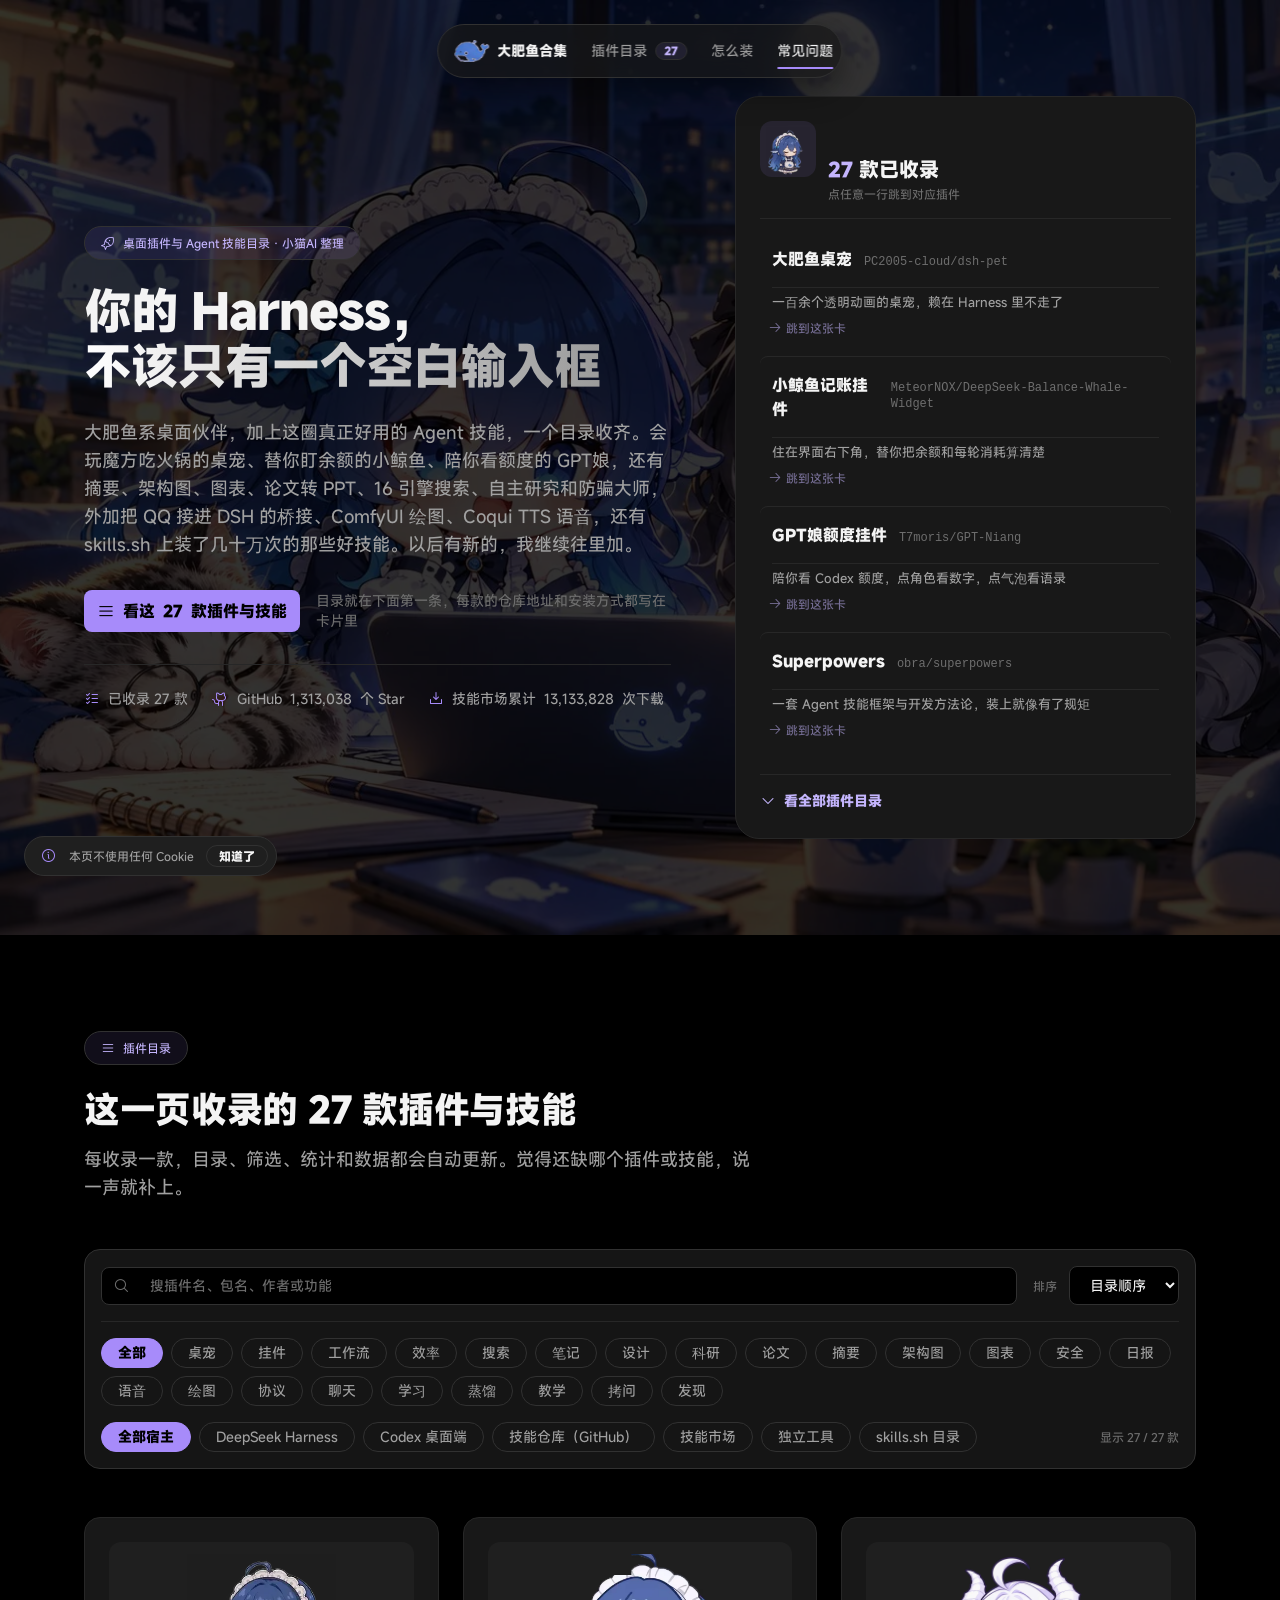
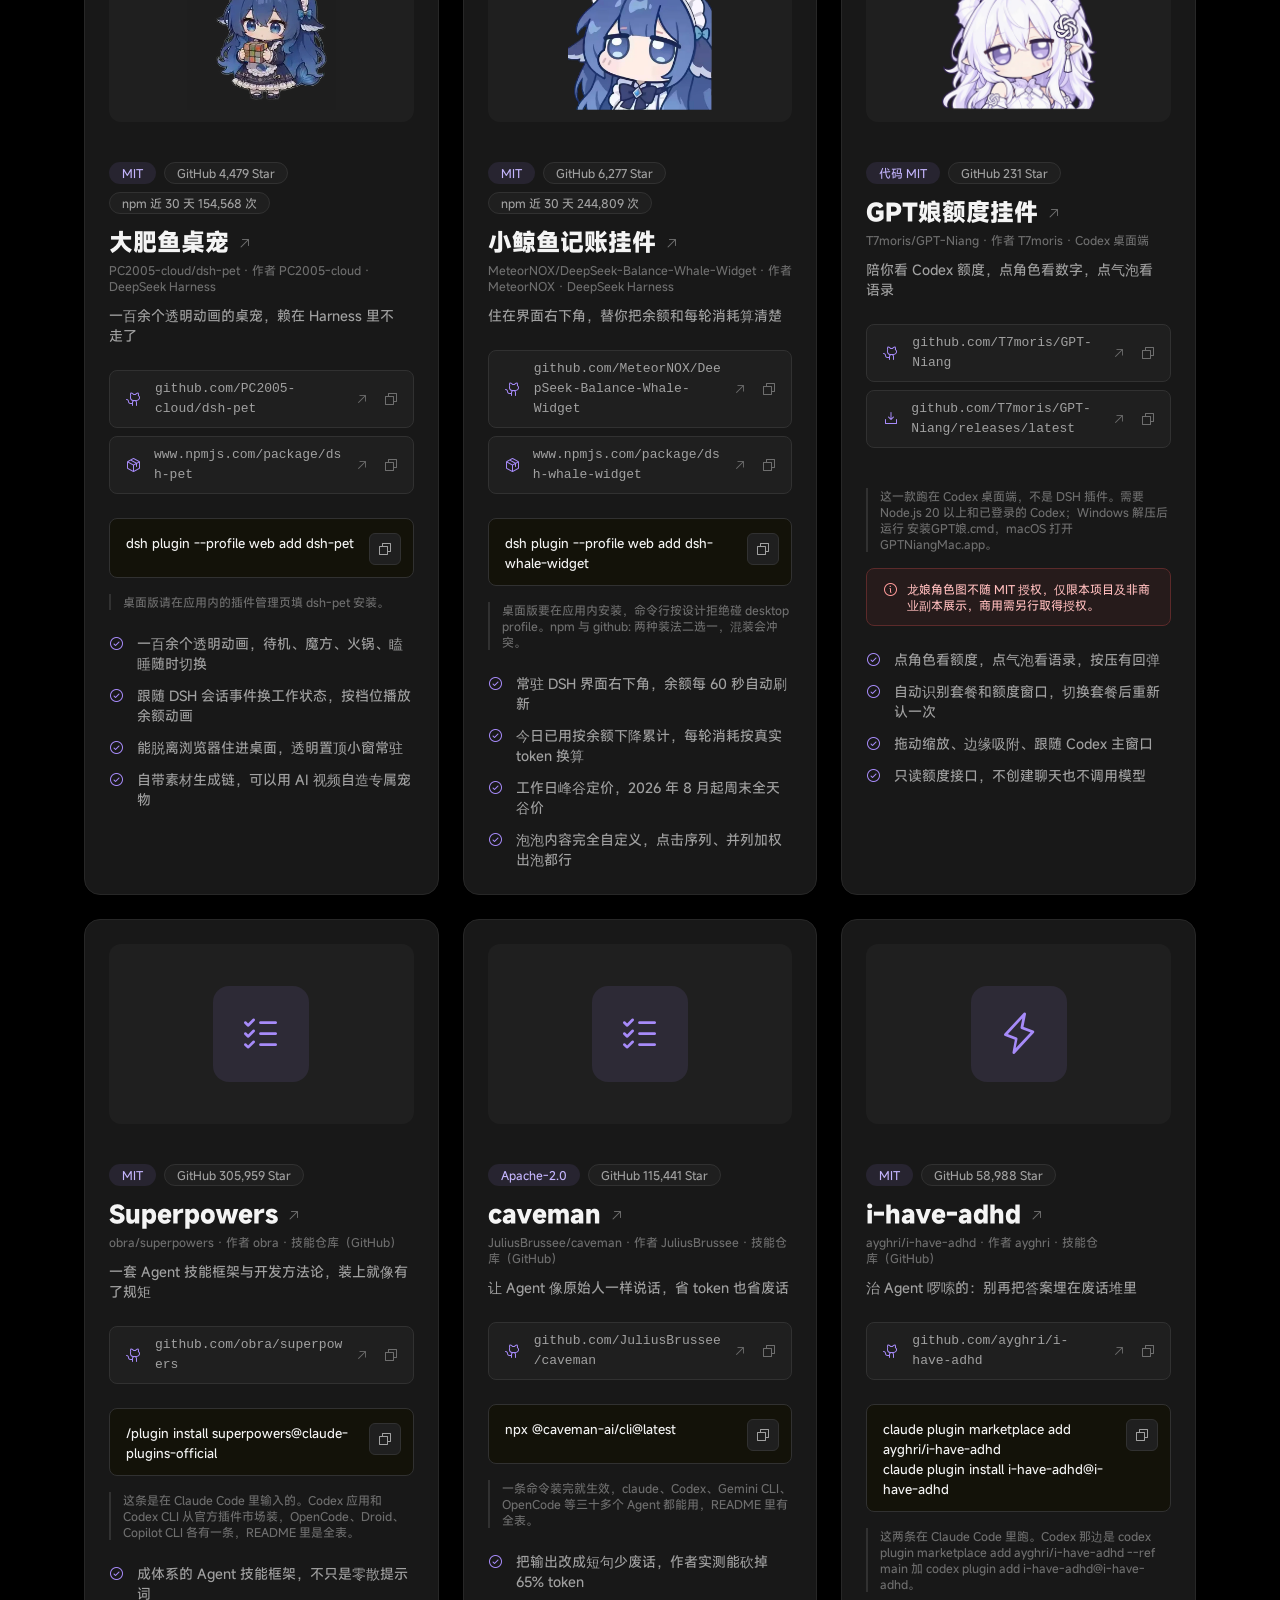
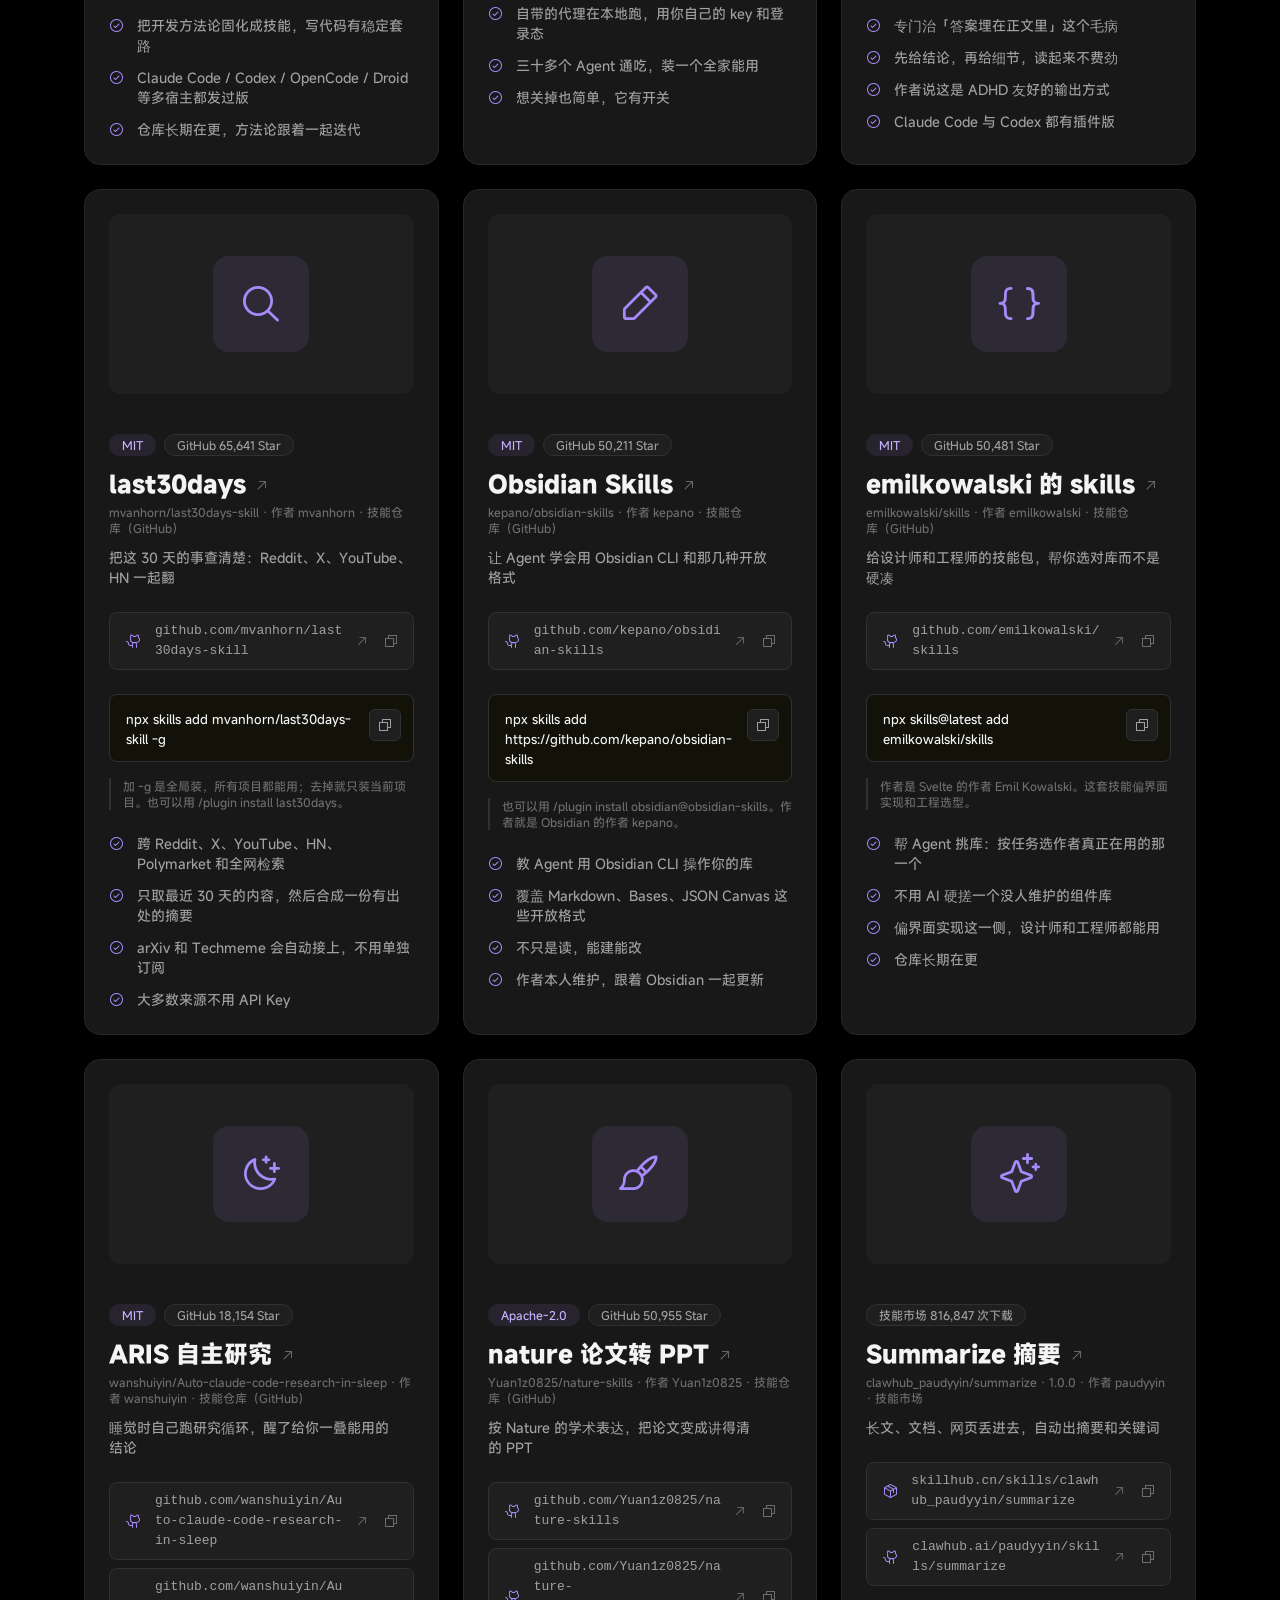
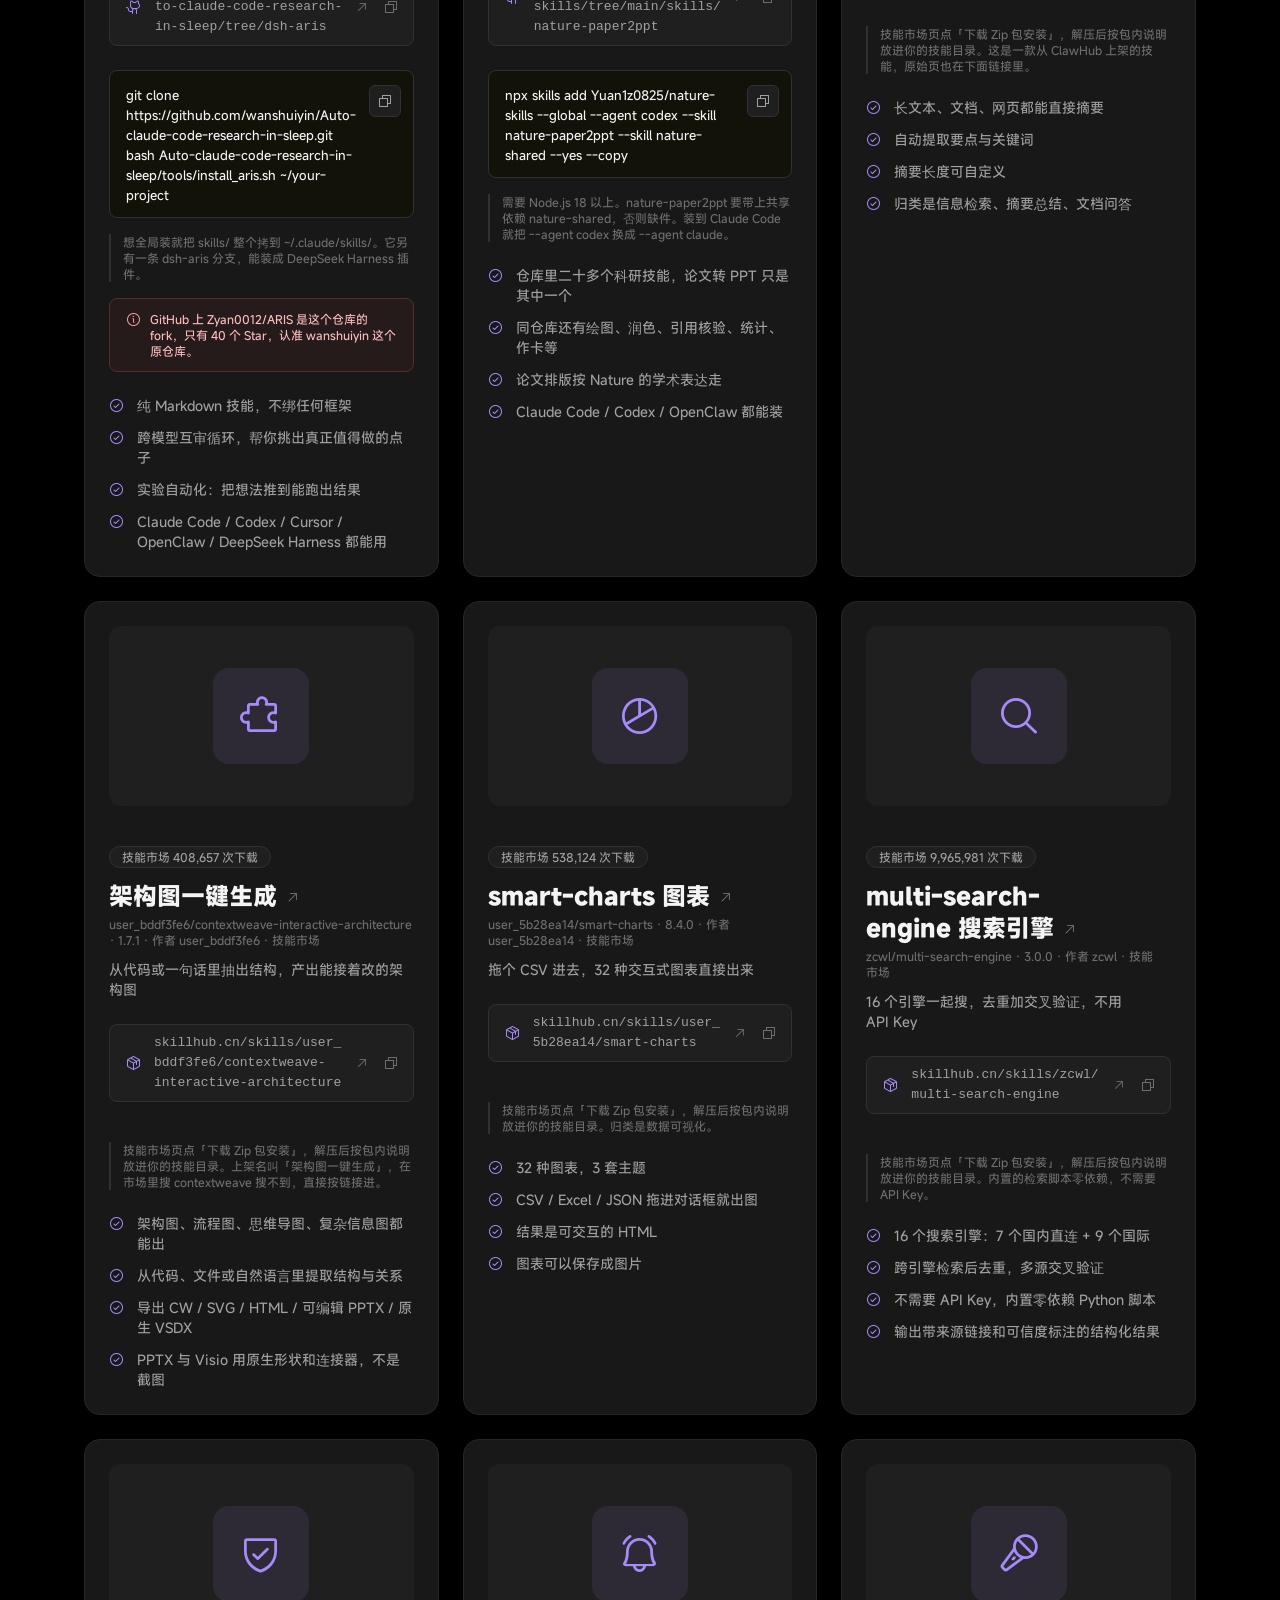
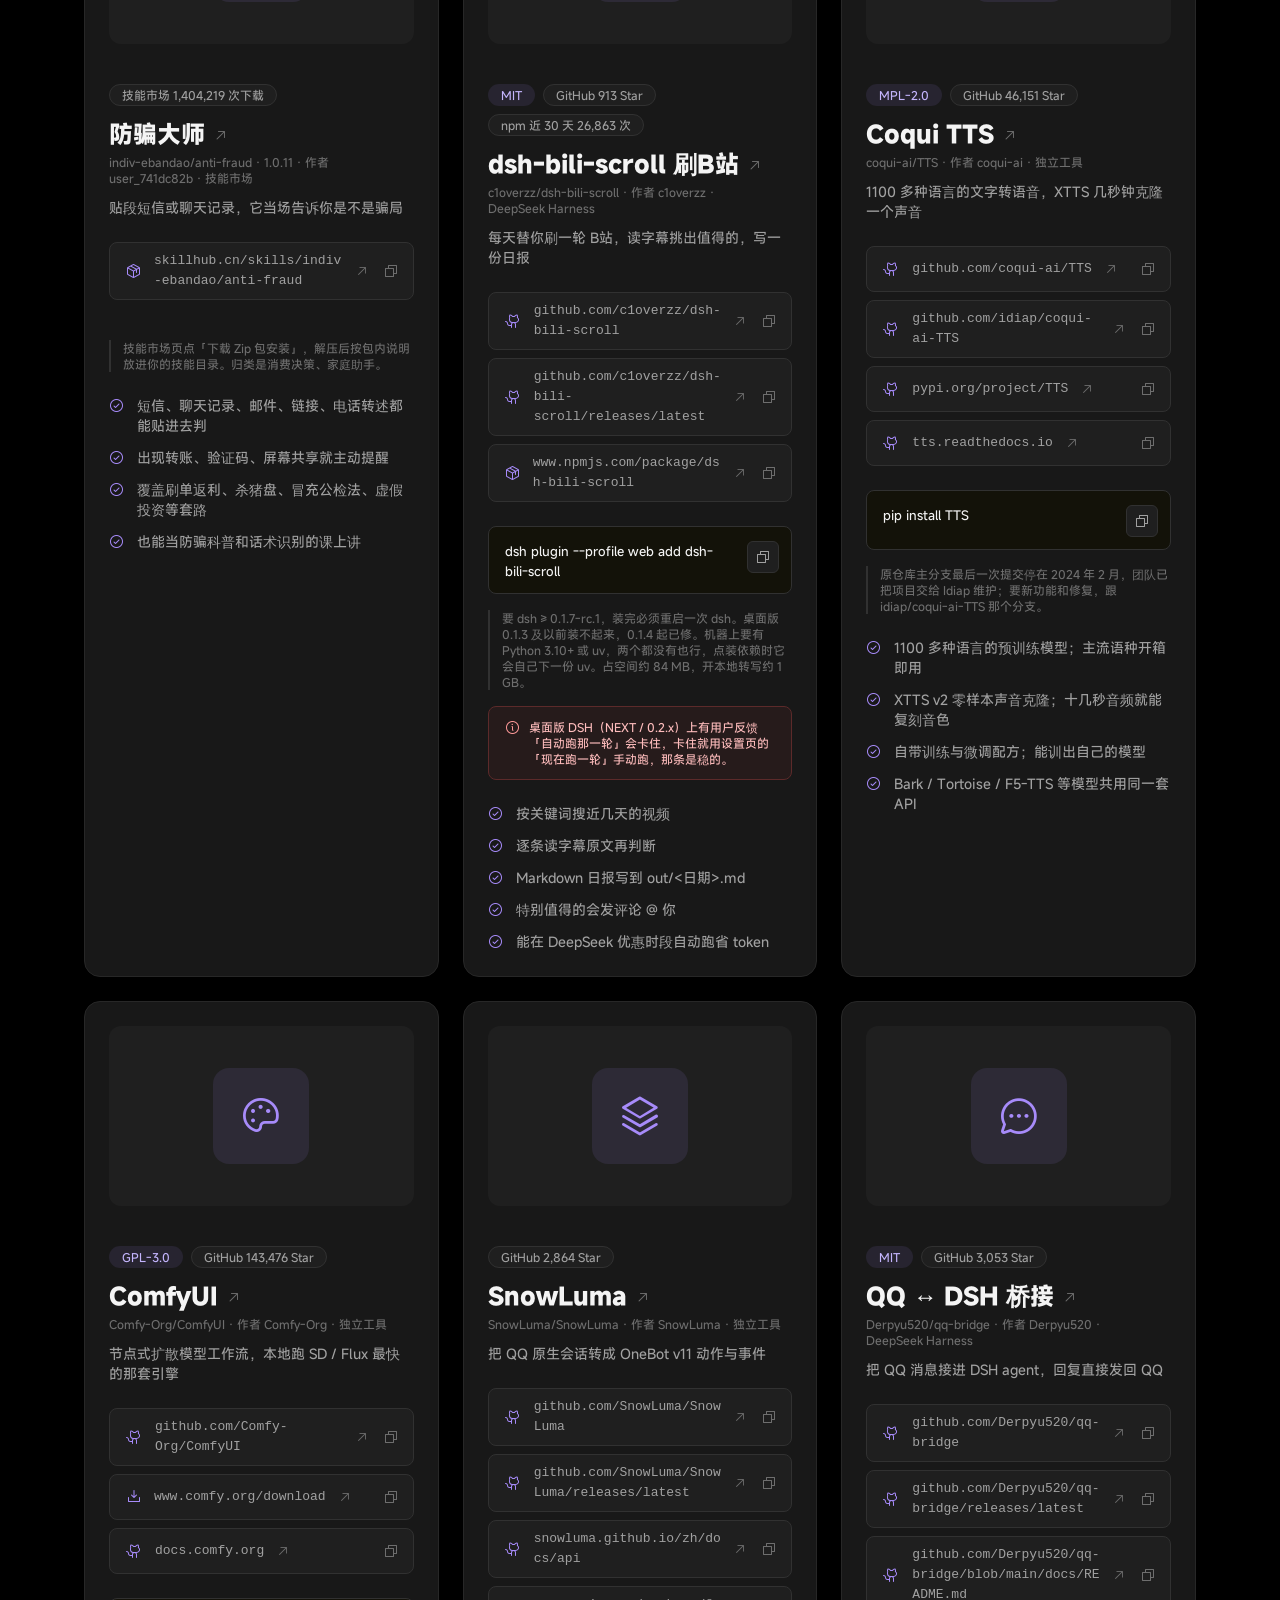
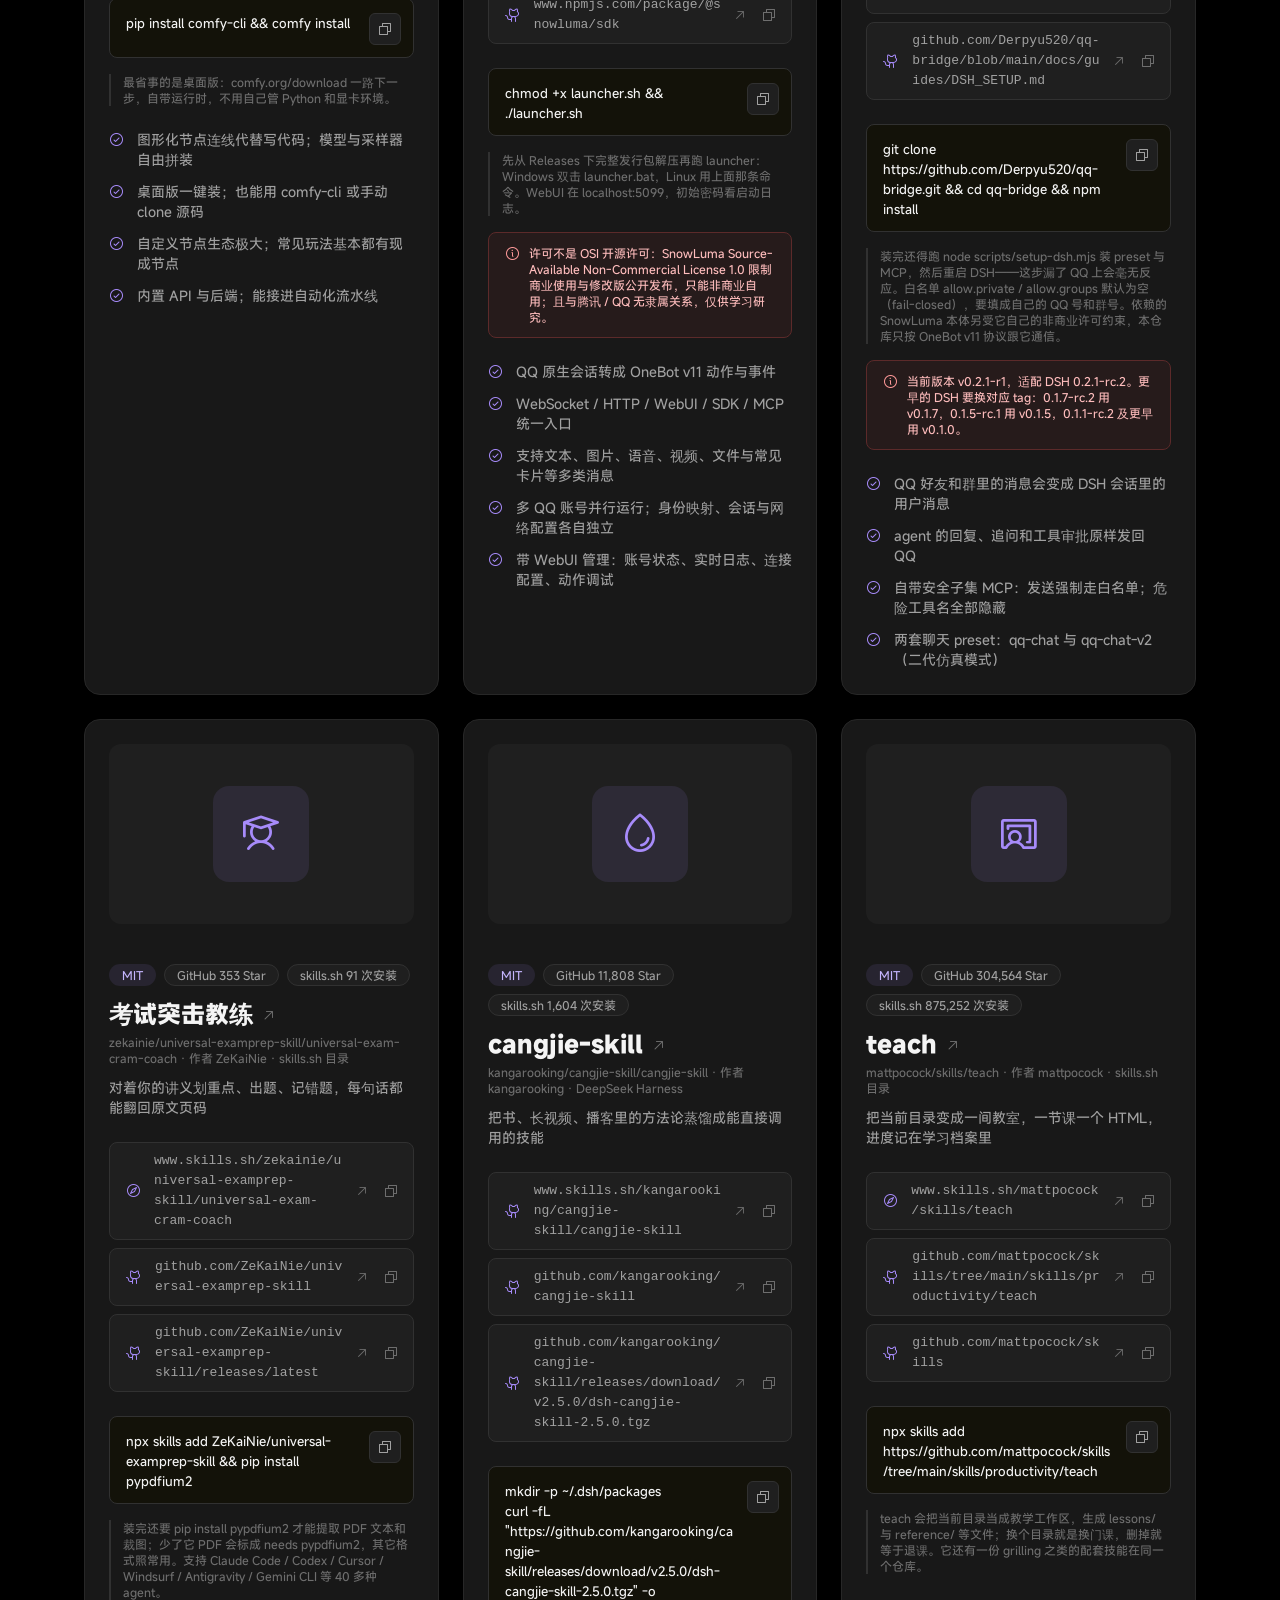
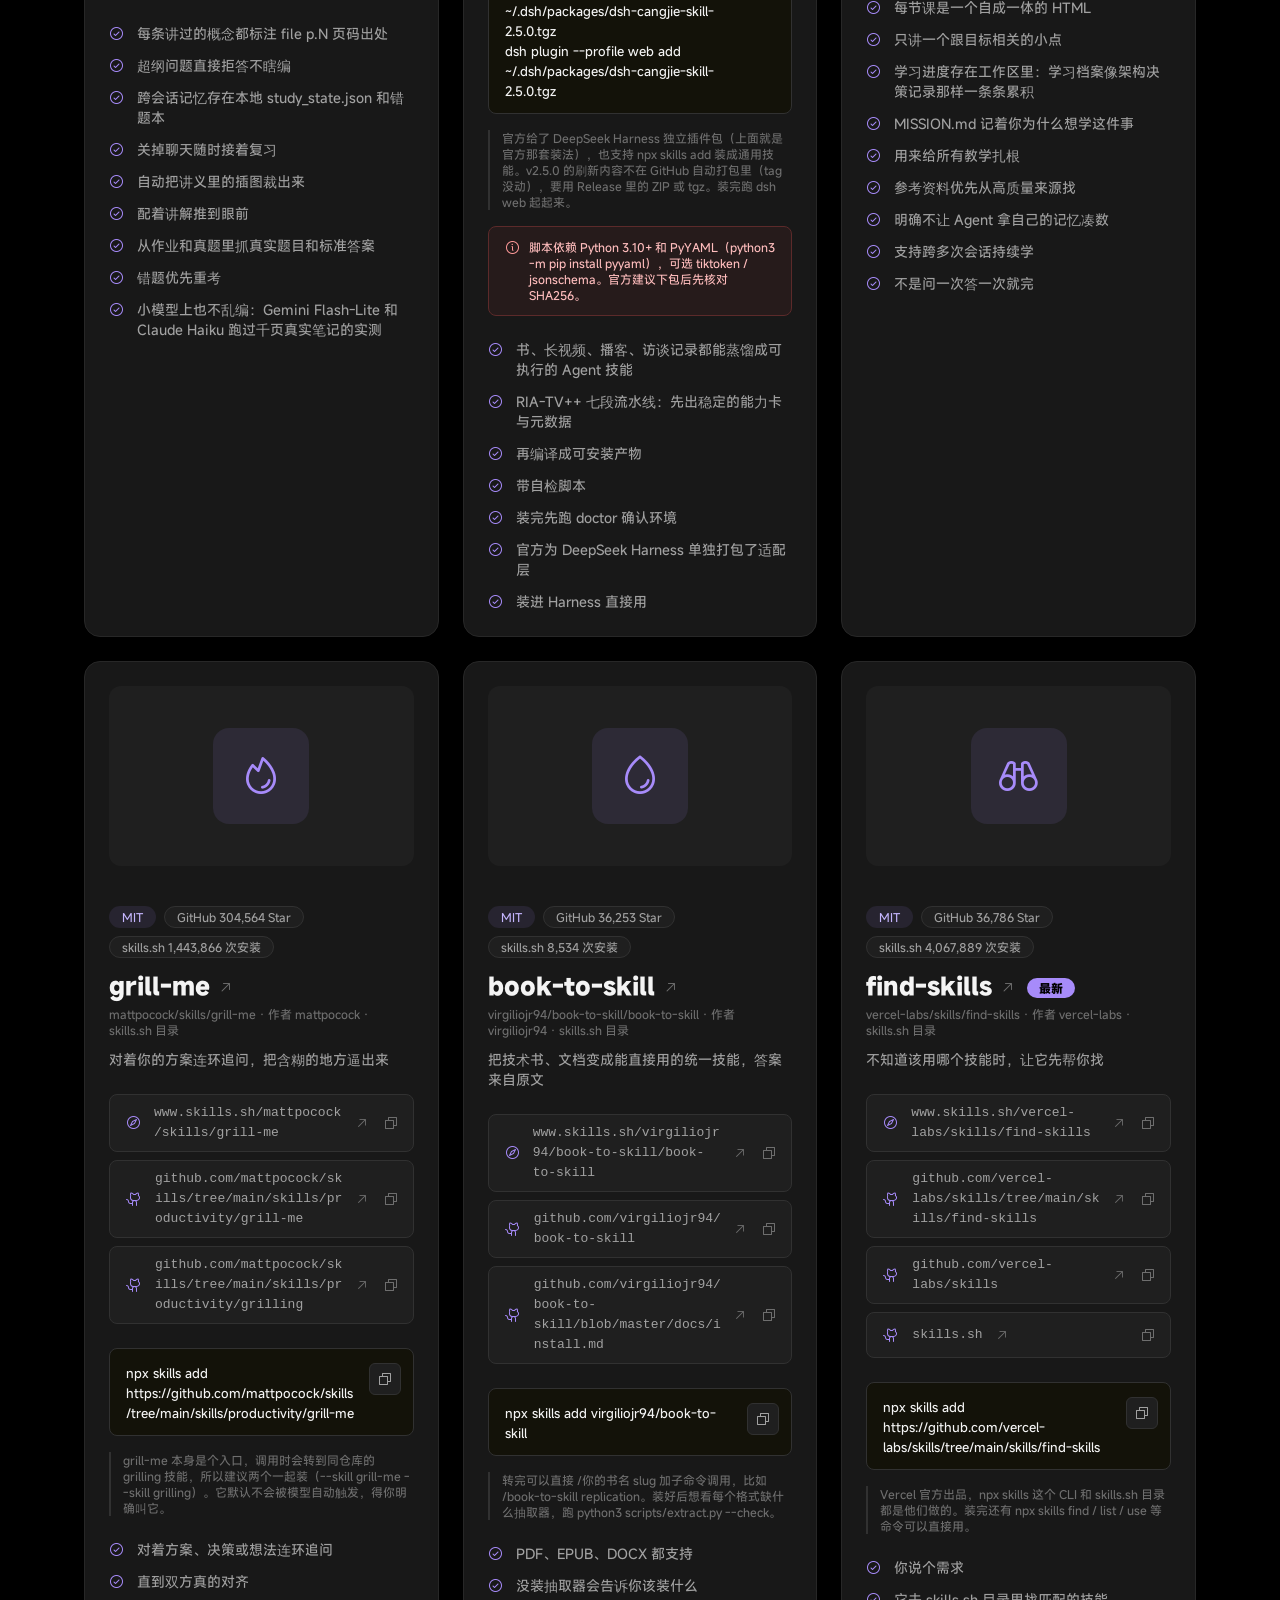
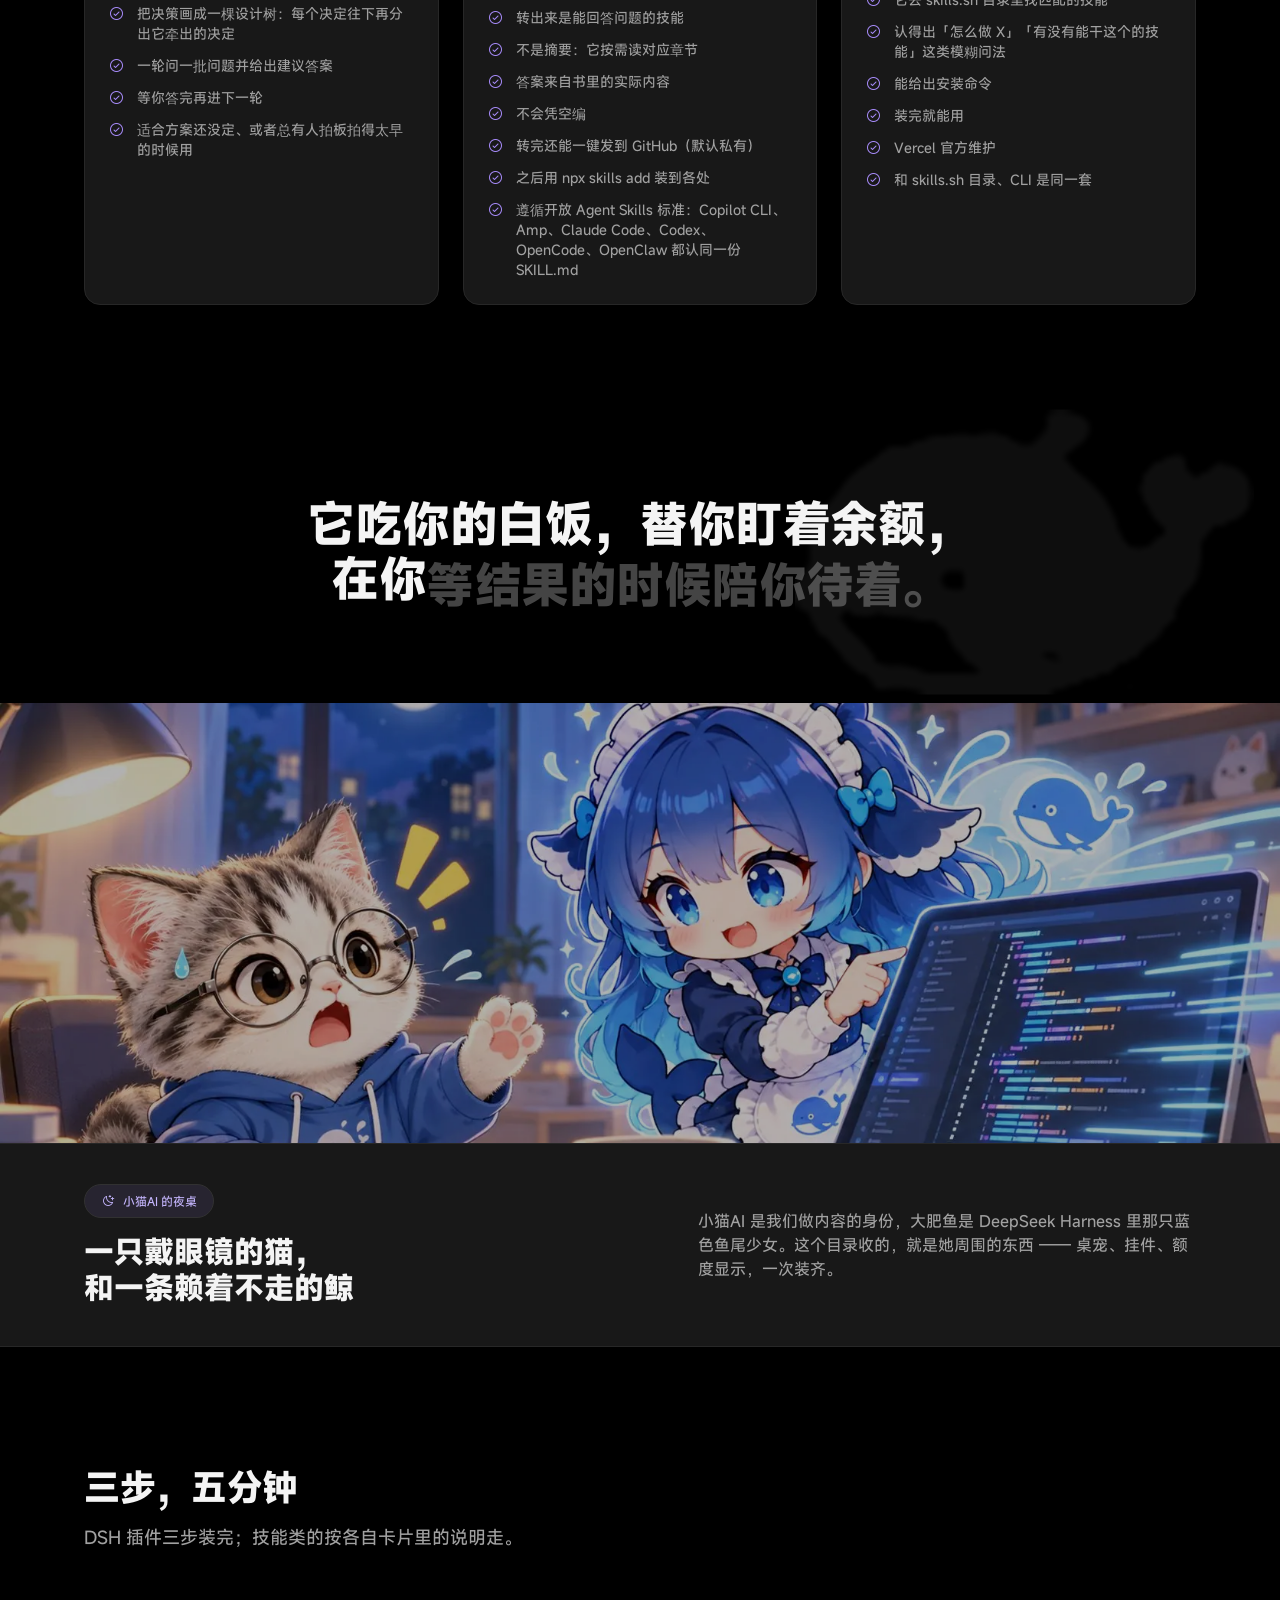
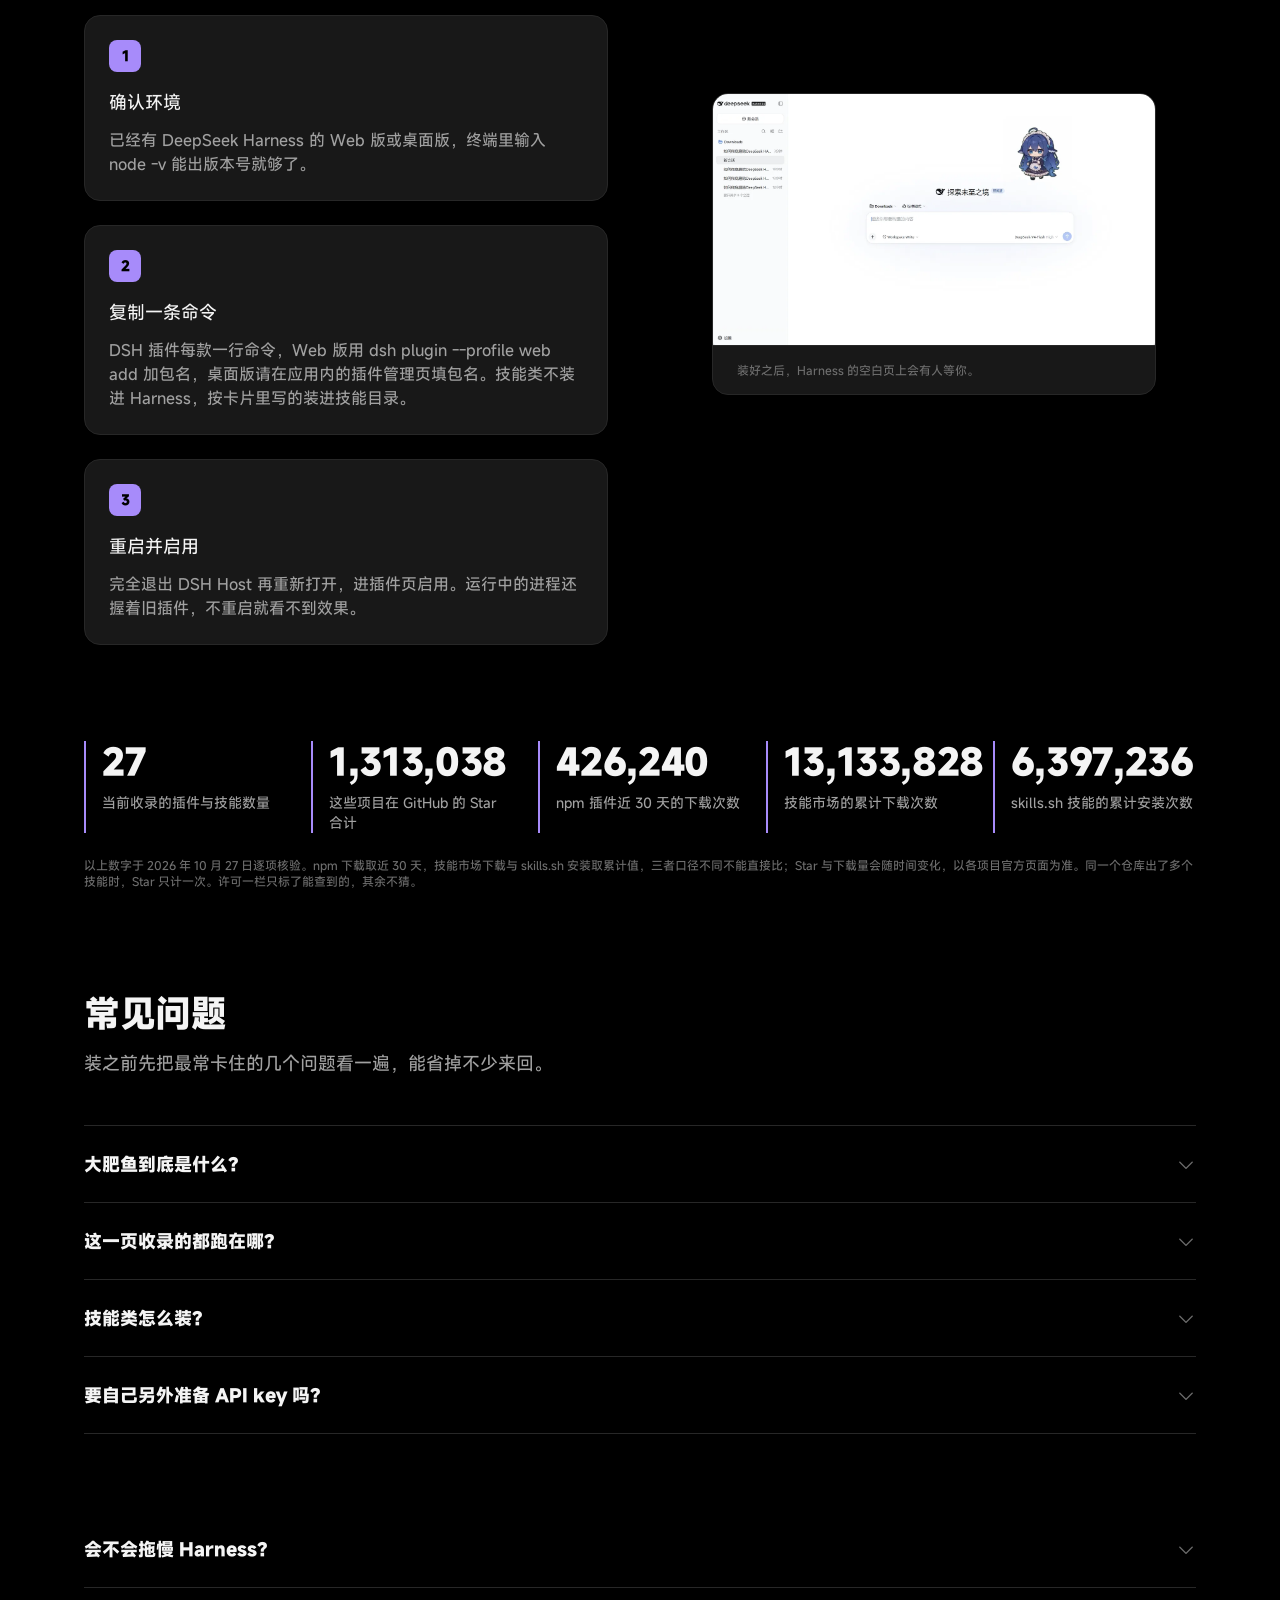
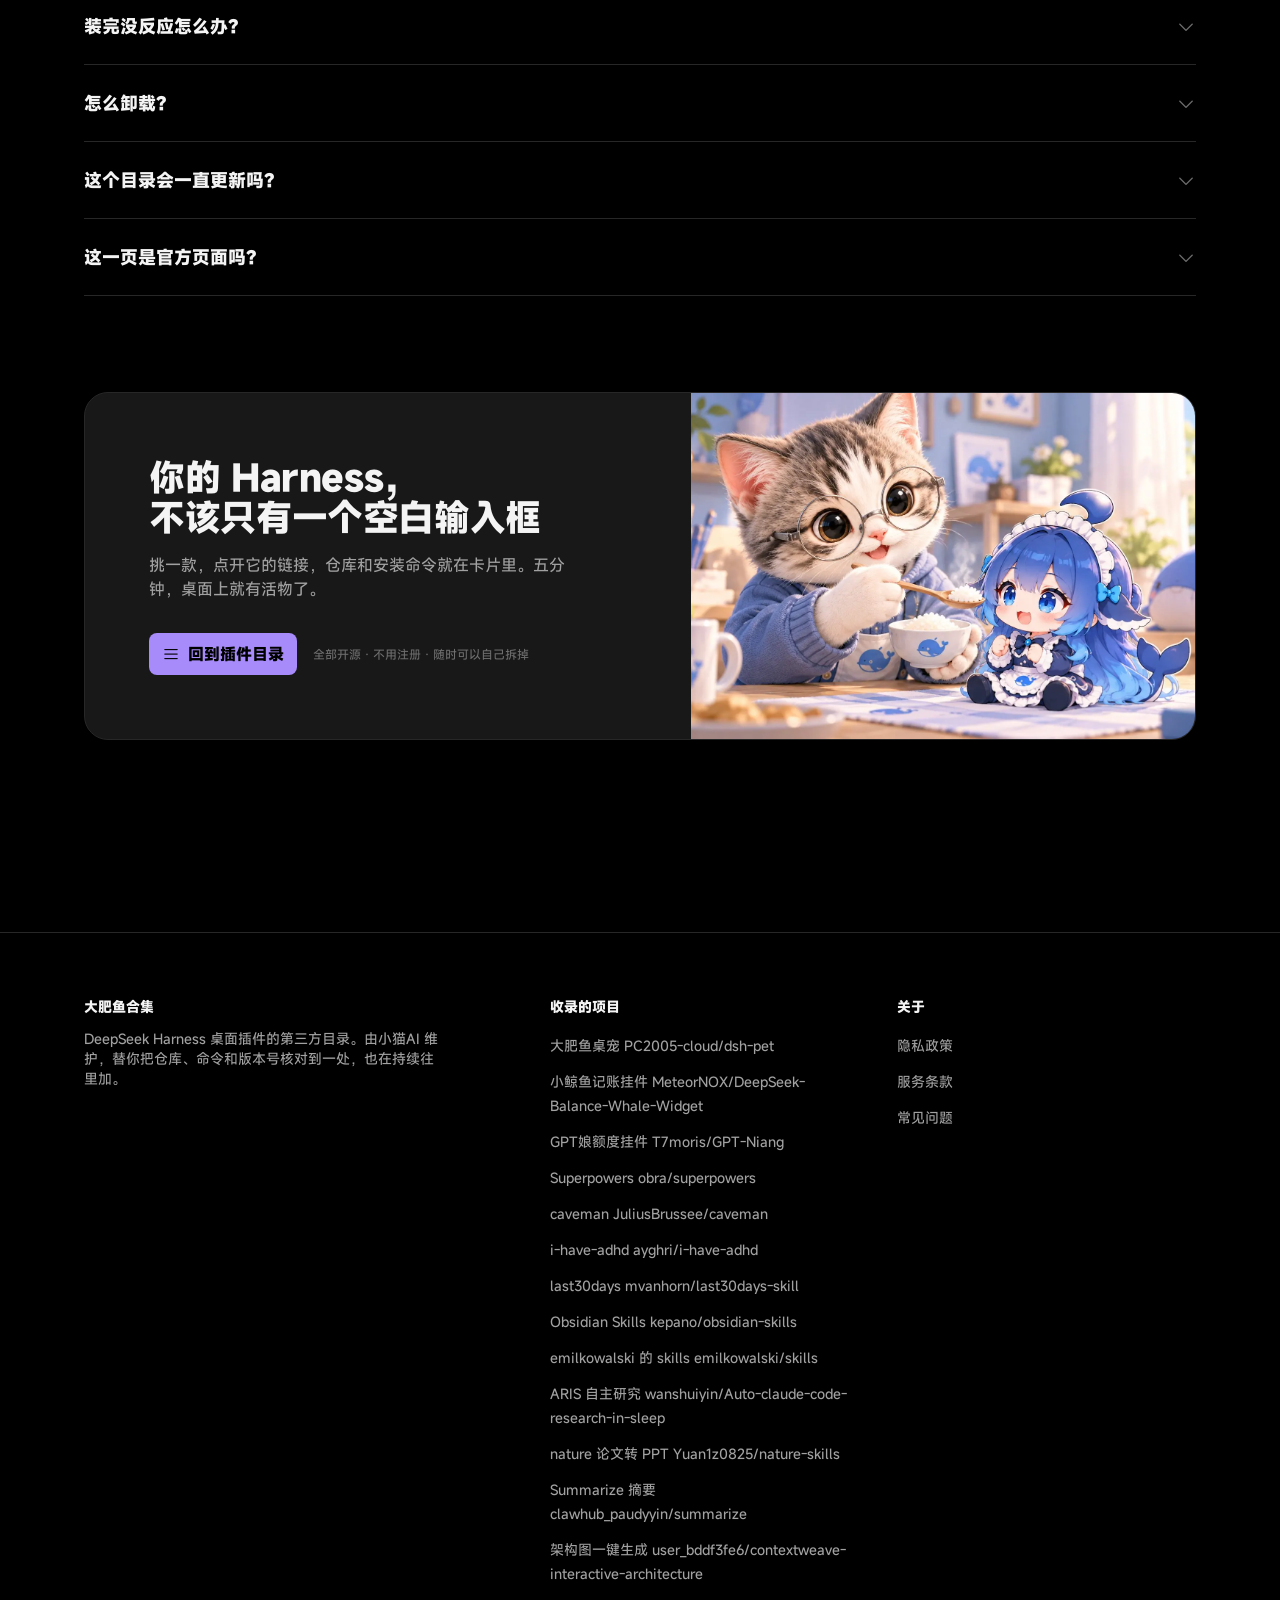
==== commit 6efc2a03: "收录六个 skills.sh 技能（备考教练/cangjie/teach/grill-me/book-to-skill/find-skills，共 27 款）；新增 skills.sh 数据源与累计安" ====
--- a/index.html
+++ b/index.html
@@ -4,8 +4,8 @@
 <meta charset="UTF-8">
 <meta name="viewport" content="width=device-width, initial-scale=1">
 <title>大肥鱼合集 · DeepSeek Harness 插件与技能目录</title>
-<meta name="description" content="DeepSeek Harness 插件与 Agent 技能目录：大肥鱼桌宠、小鲸鱼记账挂件、GPT娘额度挂件，加上摘要、架构图、图表、论文转 PPT、16 引擎搜索、自主研究与防骗技能，外加把 QQ 接进 DSH 的桥接、ComfyUI 绘图与 Coqui TTS 语音。一页收齐，链接与安装方式都写清楚，目录持续更新。">
-<meta name="keywords" content="DeepSeek Harness,大肥鱼,dsh-pet,小鲸鱼挂件,dsh-whale-widget,GPT娘,DSH 插件,桌面宠物,插件目录,Claude Code 技能,skillhub,ClawHub,skill,ARIS,nature-skills,qq-bridge,SnowLuma,OneBot,ComfyUI,Coqui TTS,语音合成,工作流绘图">
+<meta name="description" content="DeepSeek Harness 插件与 Agent 技能目录：大肥鱼桌宠、小鲸鱼记账挂件、GPT娘额度挂件，加上摘要、架构图、图表、论文转 PPT、16 引擎搜索、自主研究与防骗技能，外加把 QQ 接进 DSH 的桥接、ComfyUI 绘图、Coqui TTS 语音，以及 skills.sh 上高安装量的教学与蒸馏技能。一页收齐，链接与安装方式都写清楚，目录持续更新。">
+<meta name="keywords" content="DeepSeek Harness,大肥鱼,dsh-pet,小鲸鱼挂件,dsh-whale-widget,GPT娘,DSH 插件,桌面宠物,插件目录,Claude Code 技能,skillhub,ClawHub,skill,ARIS,nature-skills,qq-bridge,SnowLuma,OneBot,ComfyUI,Coqui TTS,skills.sh,find-skills,grill-me,teach,book-to-skill,cangjie-skill,语音合成,工作流绘图">
 <meta name="author" content="小猫AI">
 <link rel="canonical" href="https://xiaomao-cat.github.io/dafeiyu/">
 
@@ -31,7 +31,7 @@
 <nav class="nav" aria-label="主导航">
   <a class="nav__brand" href="#top"><img src="assets/whale-mark.png" class="nav__mark" alt=""><span>大肥鱼合集</span></a>
   <div class="nav__links">
-    <a class="nav__link" href="#catalog">插件目录 <span class="nav__badge" data-count-plugins>21</span></a>
+    <a class="nav__link" href="#catalog">插件目录 <span class="nav__badge" data-count-plugins>27</span></a>
     <a class="nav__link" href="#how">怎么装</a>
     <a class="nav__link" href="#faq">常见问题</a>
   </div>
@@ -54,15 +54,15 @@
       <div>
         <span class="eyebrow"><i class="ph ph-fish" aria-hidden="true"></i>桌面插件与 Agent 技能目录 · 小猫AI 整理</span>
         <h1 class="t-hero hero__title">你的 Harness，<br><span class="grad">不该只有一个空白输入框</span></h1>
-        <p class="hero__sub">大肥鱼系桌面伙伴，加上这圈真正好用的 Agent 技能，一个目录收齐。会玩魔方吃火锅的桌宠、替你盯余额的小鲸鱼、陪你看额度的 GPT娘，还有摘要、架构图、图表、论文转 PPT、16 引擎搜索、自主研究和防骗大师，外加把 QQ 接进 DSH 的桥接、ComfyUI 绘图和 Coqui TTS 语音。以后有新的，我继续往里加。</p>
+        <p class="hero__sub">大肥鱼系桌面伙伴，加上这圈真正好用的 Agent 技能，一个目录收齐。会玩魔方吃火锅的桌宠、替你盯余额的小鲸鱼、陪你看额度的 GPT娘，还有摘要、架构图、图表、论文转 PPT、16 引擎搜索、自主研究和防骗大师，外加把 QQ 接进 DSH 的桥接、ComfyUI 绘图、Coqui TTS 语音，还有 skills.sh 上装了几十万次的那些好技能。以后有新的，我继续往里加。</p>
         <div class="hero__cta">
-          <a class="btn btn--primary" href="#catalog"><i class="ph ph-list" aria-hidden="true"></i>看这 <span data-count-plugins>21</span> 款插件与技能</a>
+          <a class="btn btn--primary" href="#catalog"><i class="ph ph-list" aria-hidden="true"></i>看这 <span data-count-plugins>27</span> 款插件与技能</a>
           <span class="hero__cta-note">目录就在下面第一条，每款的仓库地址和安装方式都写在卡片里</span>
         </div>
         <div class="hero__proof">
-          <span><i class="ph ph-list-checks" aria-hidden="true"></i><span data-count-plugins-text>已收录 21 款</span></span>
-          <span><i class="ph ph-github-logo" aria-hidden="true"></i>GitHub <span data-stat-stars>922,042</span> 个 Star</span>
-          <span><i class="ph ph-download-simple" aria-hidden="true"></i>技能市场累计 <span data-stat-market>12,925,233</span> 次下载</span>
+          <span><i class="ph ph-list-checks" aria-hidden="true"></i><span data-count-plugins-text>已收录 27 款</span></span>
+          <span><i class="ph ph-github-logo" aria-hidden="true"></i>GitHub <span data-stat-stars>1,313,038</span> 个 Star</span>
+          <span><i class="ph ph-download-simple" aria-hidden="true"></i>技能市场累计 <span data-stat-market>13,133,828</span> 次下载</span>
         </div>
       </div>
 
@@ -77,7 +77,7 @@
   <div class="wrap">
     <div class="section-head" data-reveal>
       <span class="eyebrow"><i class="ph ph-list" aria-hidden="true"></i>插件目录</span>
-      <h2 class="t-4xl" data-catalog-heading style="margin-top: var(--s-300);">这一页收录的 21 款插件与技能</h2>
+      <h2 class="t-4xl" data-catalog-heading style="margin-top: var(--s-300);">这一页收录的 27 款插件与技能</h2>
       <p>每收录一款，目录、筛选、统计和数据都会自动更新。觉得还缺哪个插件或技能，说一声就补上。</p>
     </div>
 
@@ -181,25 +181,29 @@
 <!-- ================= 数据核验 ================= -->
 <section class="section section--tight">
   <div class="wrap">
-    <div class="grid grid-4" data-reveal>
-      <div class="stat">
-        <p class="stat__n" data-stat-count>21</p>
+    <div class="grid grid-5" data-reveal>
+      <div class="stat">
+        <p class="stat__n" data-stat-count>27</p>
         <p class="stat__l">当前收录的插件与技能数量</p>
       </div>
       <div class="stat">
-        <p class="stat__n" data-stat-stars>922,042</p>
+        <p class="stat__n" data-stat-stars>1,313,038</p>
         <p class="stat__l">这些项目在 GitHub 的 Star 合计</p>
       </div>
       <div class="stat">
-        <p class="stat__n" data-stat-downloads>0</p>
+        <p class="stat__n" data-stat-downloads>426,240</p>
         <p class="stat__l">npm 插件近 30 天的下载次数</p>
       </div>
       <div class="stat">
-        <p class="stat__n" data-stat-market>12,925,233</p>
+        <p class="stat__n" data-stat-market>13,133,828</p>
         <p class="stat__l">技能市场的累计下载次数</p>
       </div>
-    </div>
-    <p class="stat__note">以上数字于 2026 年 10 月 26 日逐项核验。npm 下载取近 30 天，技能市场下载取累计值，两者口径不同不能直接比；Star 与下载量会随时间变化，以各项目官方页面为准。许可一栏只标了能查到的，其余不猜。</p>
+      <div class="stat">
+        <p class="stat__n" data-stat-installs>6,397,236</p>
+        <p class="stat__l">skills.sh 技能的累计安装次数</p>
+      </div>
+    </div>
+    <p class="stat__note">以上数字于 2026 年 10 月 27 日逐项核验。npm 下载取近 30 天，技能市场下载与 skills.sh 安装取累计值，三者口径不同不能直接比；Star 与下载量会随时间变化，以各项目官方页面为准。同一个仓库出了多个技能时，Star 只计一次。许可一栏只标了能查到的，其余不猜。</p>
   </div>
 </section>
 
@@ -219,7 +223,7 @@
 
       <div class="faq__item" data-reveal>
         <h3><button class="faq__q" type="button" aria-expanded="false" aria-controls="faq-2">这一页收录的都跑在哪？<i class="ph ph-caret-down" aria-hidden="true"></i></button></h3>
-        <div class="faq__a" id="faq-2" data-open="false" role="region"><p>这一页现在有五种东西。标着 DeepSeek Harness 的是 DSH 插件，必须先跑起 Harness，离开 DSH 起不来；标着 Codex 桌面端的挂在 Codex 里，需要装好 Codex 并用 ChatGPT 账号登录，它读的是 Codex 的额度，和 DSH 互不相干；标着技能市场的是从 skillhub.cn 上架的技能包；标着技能仓库（GitHub）的是 GitHub 上的开源技能；标着独立工具的是不装进任何 Agent、自己单独跑的开源项目，比如 ComfyUI 和 Coqui TTS。后两种是给 Agent 用的技能包，不装进 Harness。</p></div>
+        <div class="faq__a" id="faq-2" data-open="false" role="region"><p>这一页现在有六种东西。标着 DeepSeek Harness 的是 DSH 插件，必须先跑起 Harness，离开 DSH 起不来；标着 Codex 桌面端的挂在 Codex 里，需要装好 Codex 并用 ChatGPT 账号登录，它读的是 Codex 的额度，和 DSH 互不相干；标着技能市场的是从 skillhub.cn 上架的技能包；标着 skills.sh 目录的是挂在 skills.sh 上的技能，那一页有安装量和现成的安装命令；标着技能仓库（GitHub）的是 GitHub 上的开源技能；标着独立工具的是不装进任何 Agent、自己单独跑的开源项目，比如 ComfyUI 和 Coqui TTS。后三种是给 Agent 用的技能包，不装进 Harness。</p></div>
       </div>
 
       <div class="faq__item" data-reveal>
--- a/assets/site.css
+++ b/assets/site.css
@@ -179,6 +179,7 @@
 .grid-2 { grid-template-columns: repeat(2, minmax(0, 1fr)); }
 .grid-3 { grid-template-columns: repeat(3, minmax(0, 1fr)); }
 .grid-4 { grid-template-columns: repeat(4, minmax(0, 1fr)); }
+.grid-5 { grid-template-columns: repeat(5, minmax(0, 1fr)); }
 
 .stack-sm > * + * { margin-top: var(--s-100); }
 .stack > * + * { margin-top: var(--s-200); }
@@ -1077,6 +1078,7 @@
   .hero__grid { grid-template-columns: minmax(0, 1fr); gap: var(--s-600); }
   .hero__art { min-height: 360px; }
   .grid-4 { grid-template-columns: repeat(2, minmax(0, 1fr)); }
+  .grid-5 { grid-template-columns: repeat(3, minmax(0, 1fr)); }
   .grid-3 { grid-template-columns: minmax(0, 1fr); }
   .steps-layout { grid-template-columns: minmax(0, 1fr); gap: var(--s-600); }
   .footer__grid { grid-template-columns: 1fr 1fr; }
@@ -1099,6 +1101,7 @@
 }
 @media (max-width: 620px) {
   .grid-4 { grid-template-columns: minmax(0, 1fr); }
+  .grid-5 { grid-template-columns: minmax(0, 1fr); }
   .footer__grid { grid-template-columns: minmax(0, 1fr); }
   .t-hero { font-size: 36px; line-height: 40px; }
   .cookie { left: var(--s-200); }
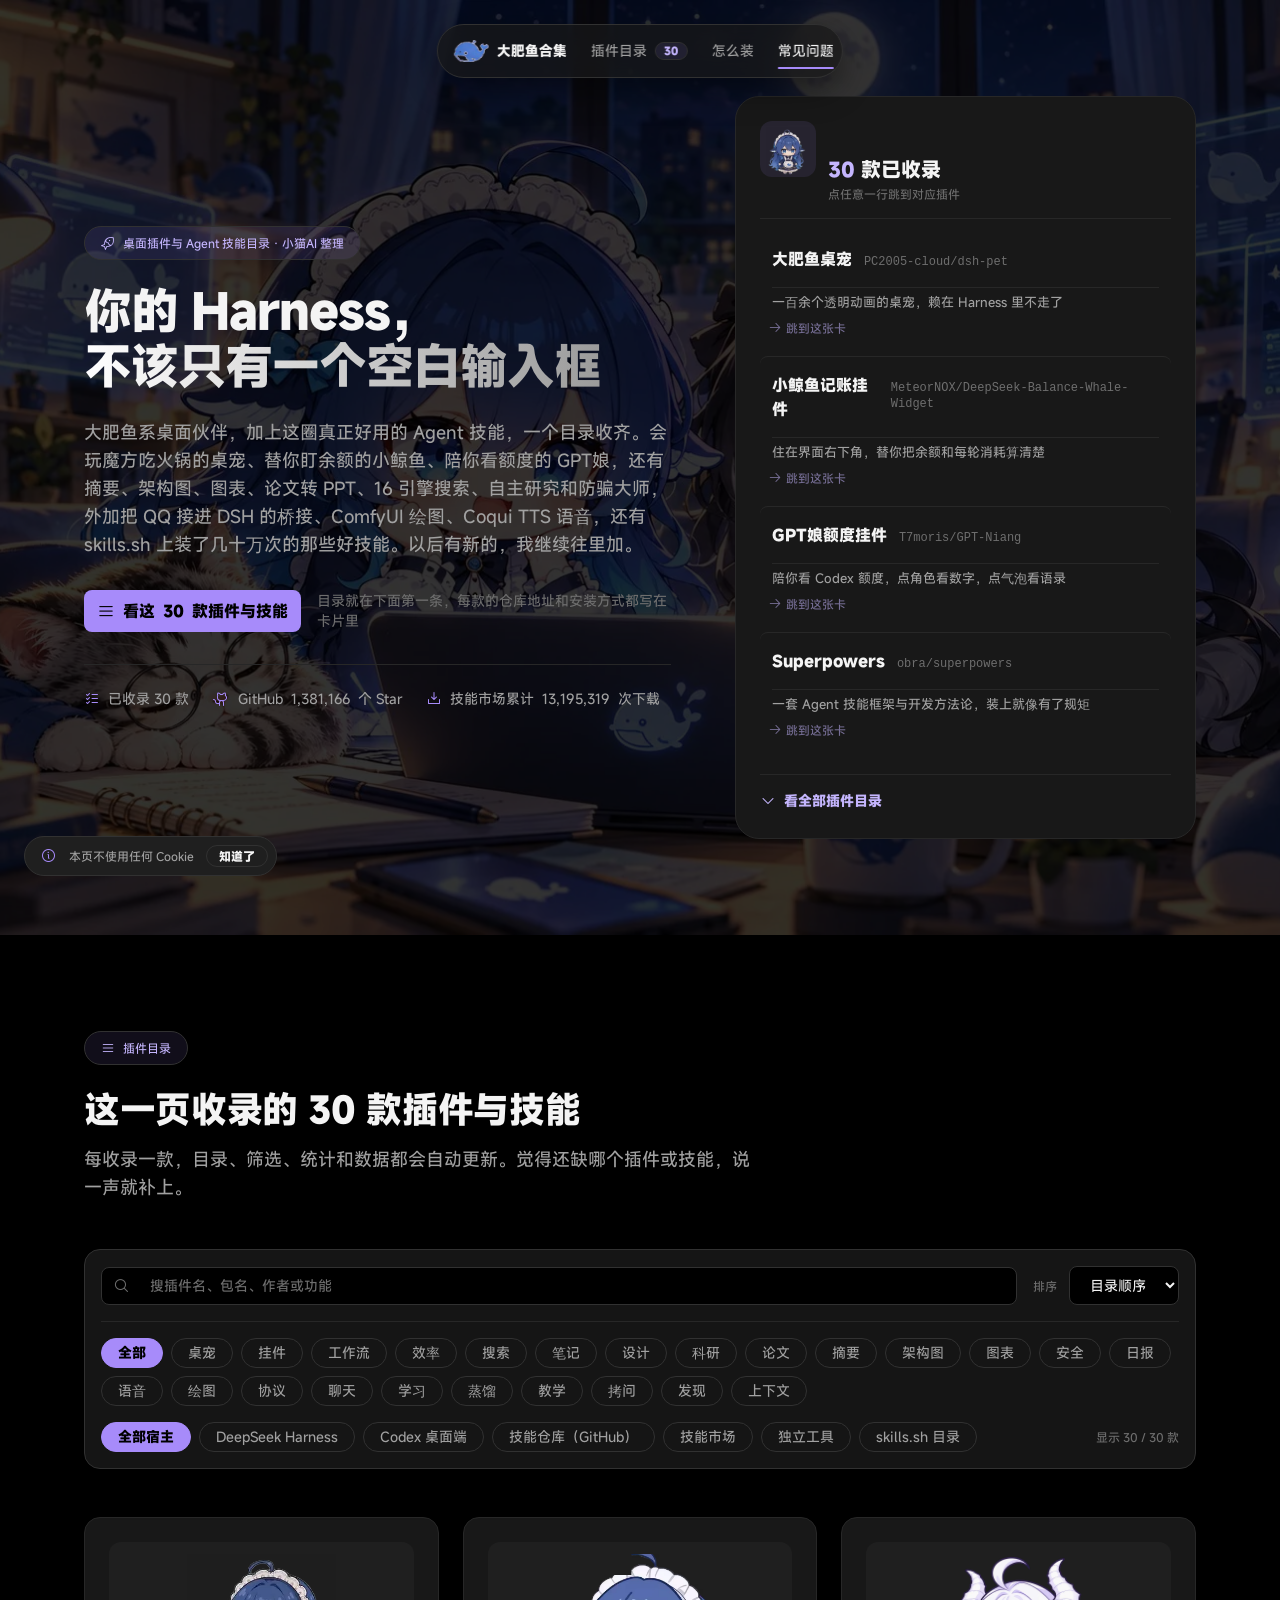
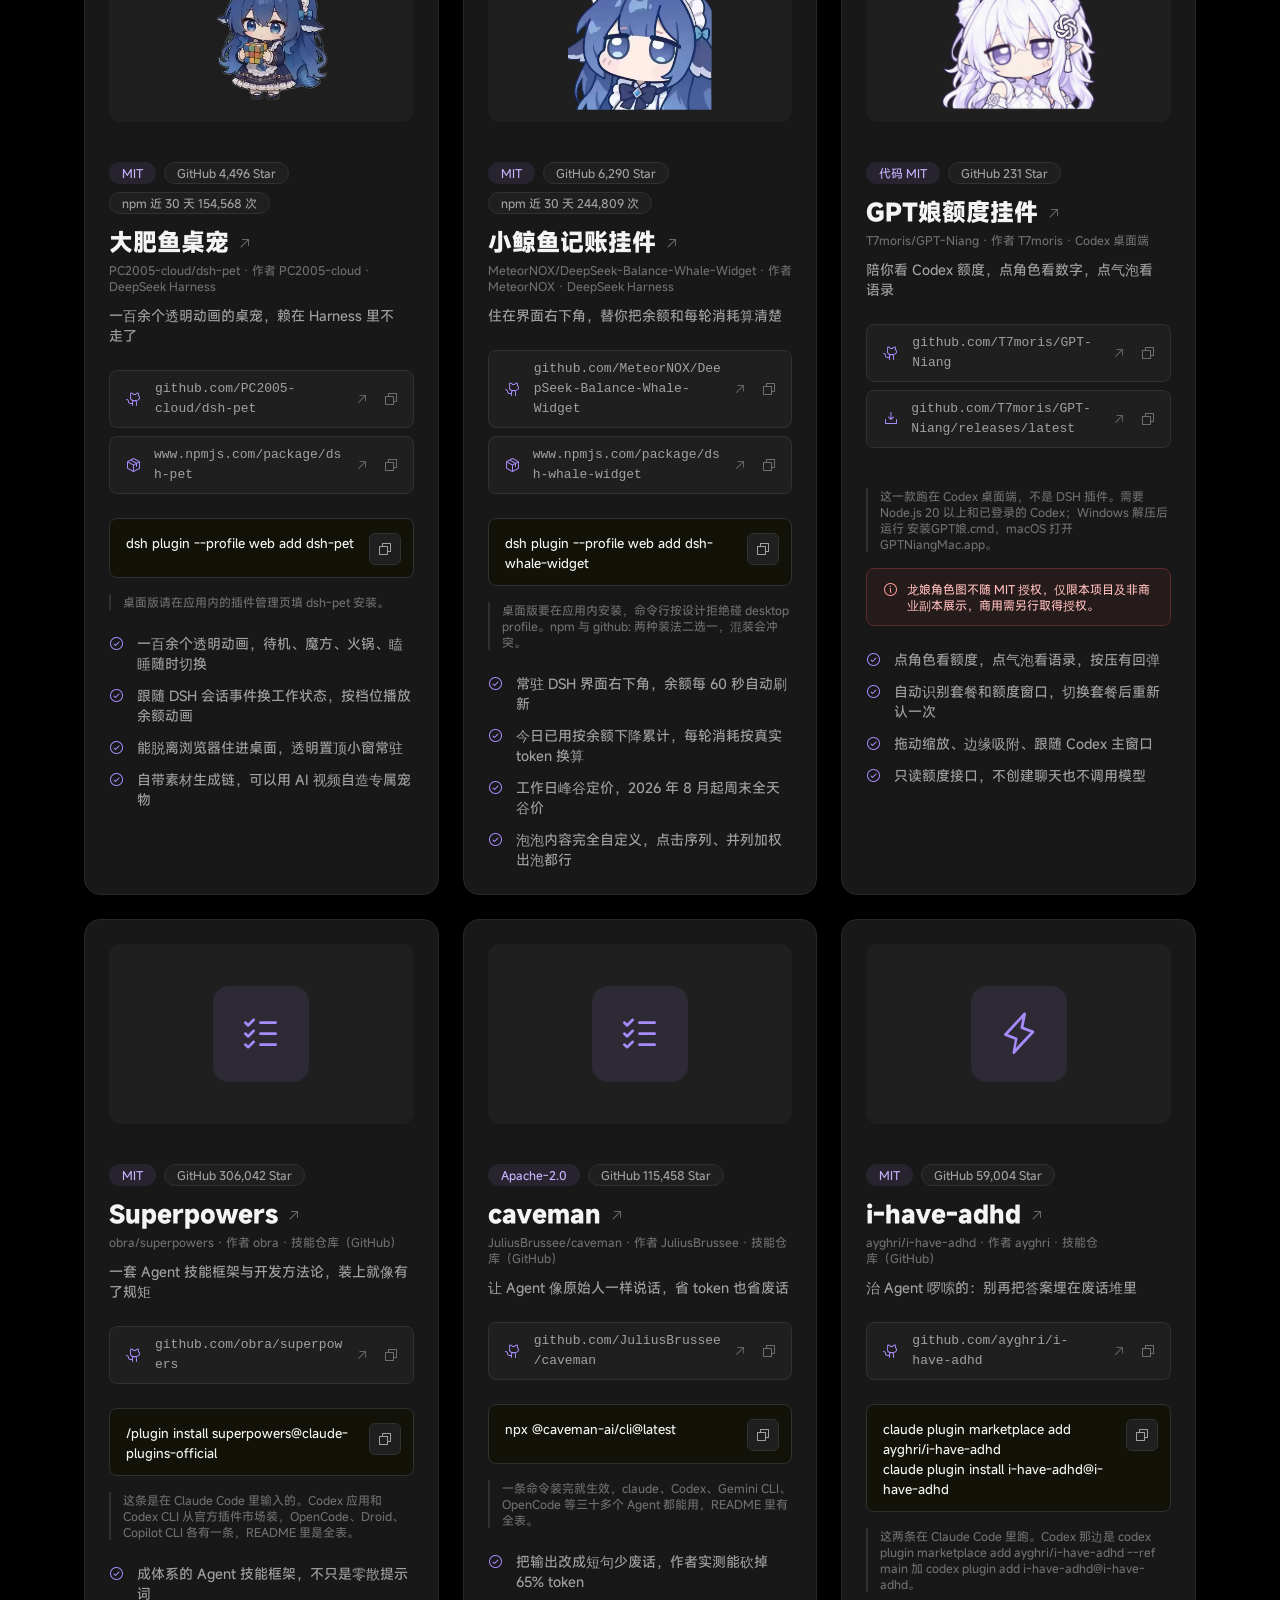
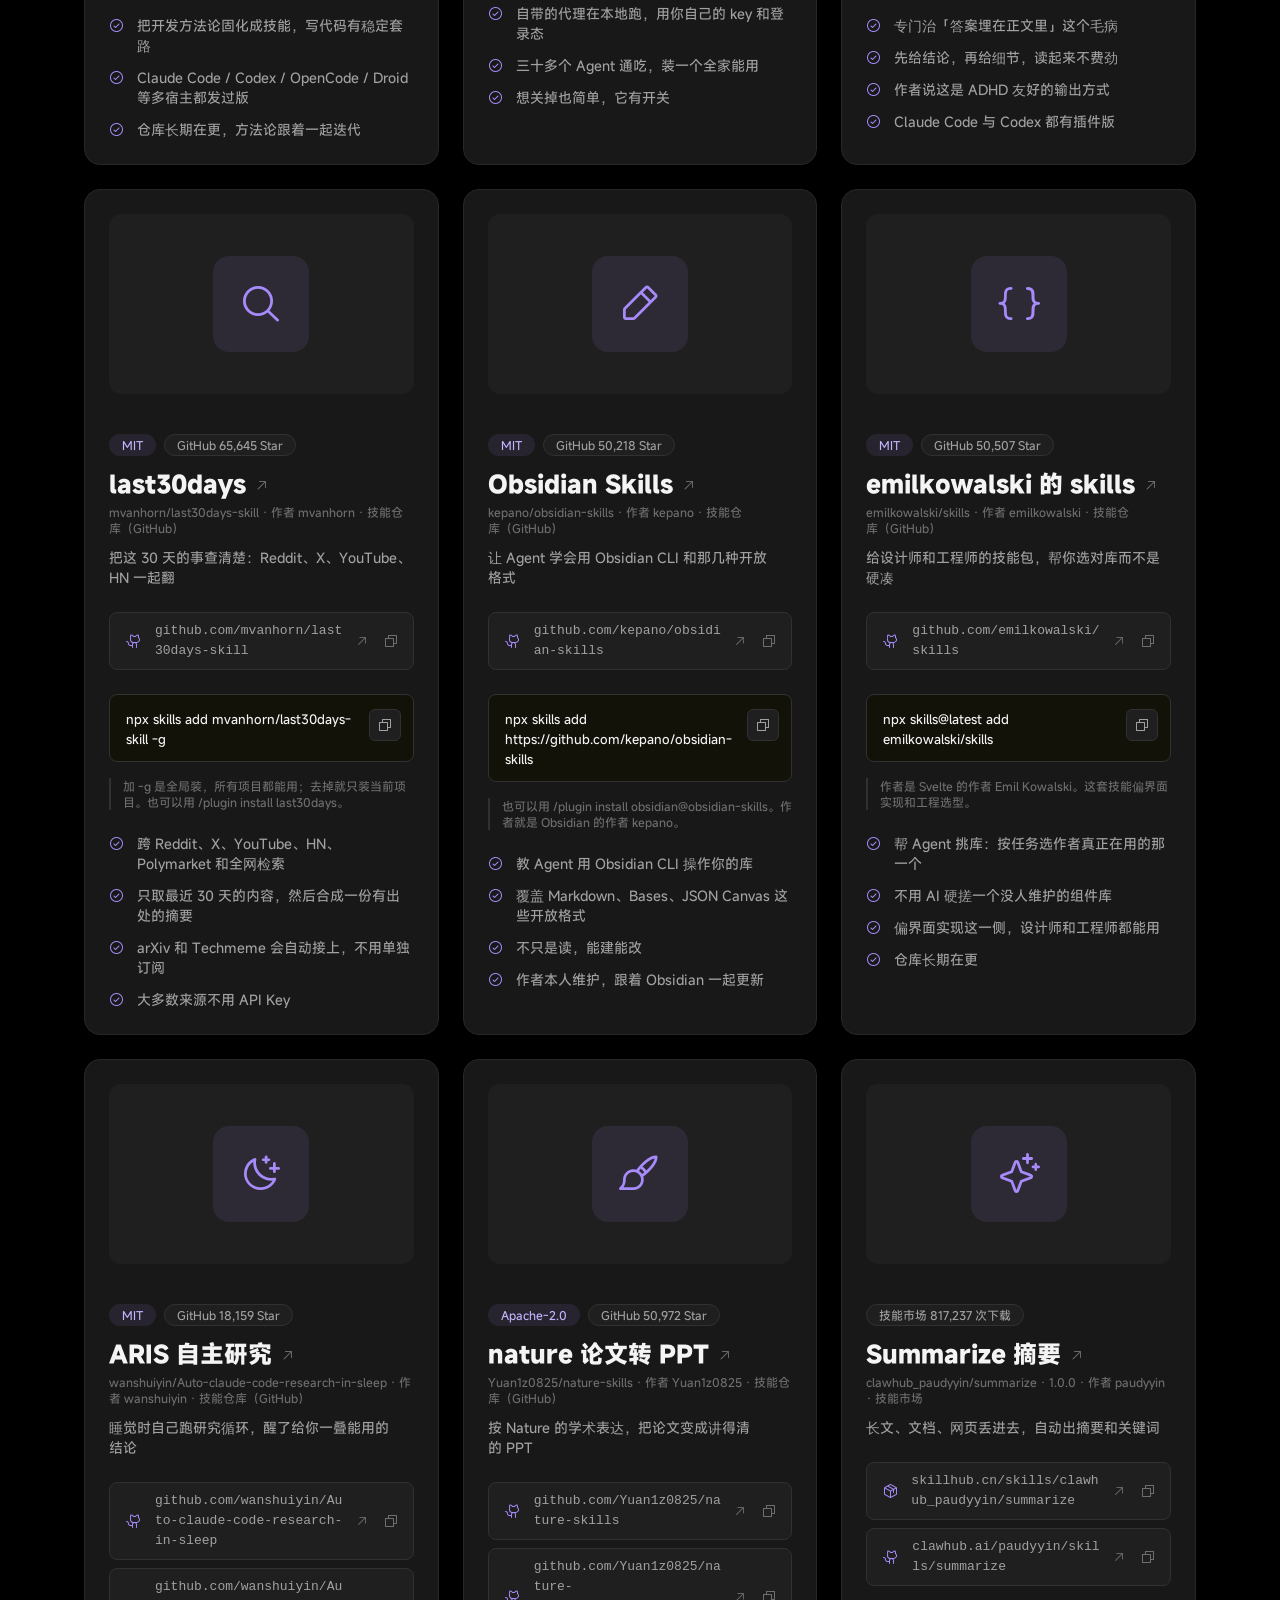
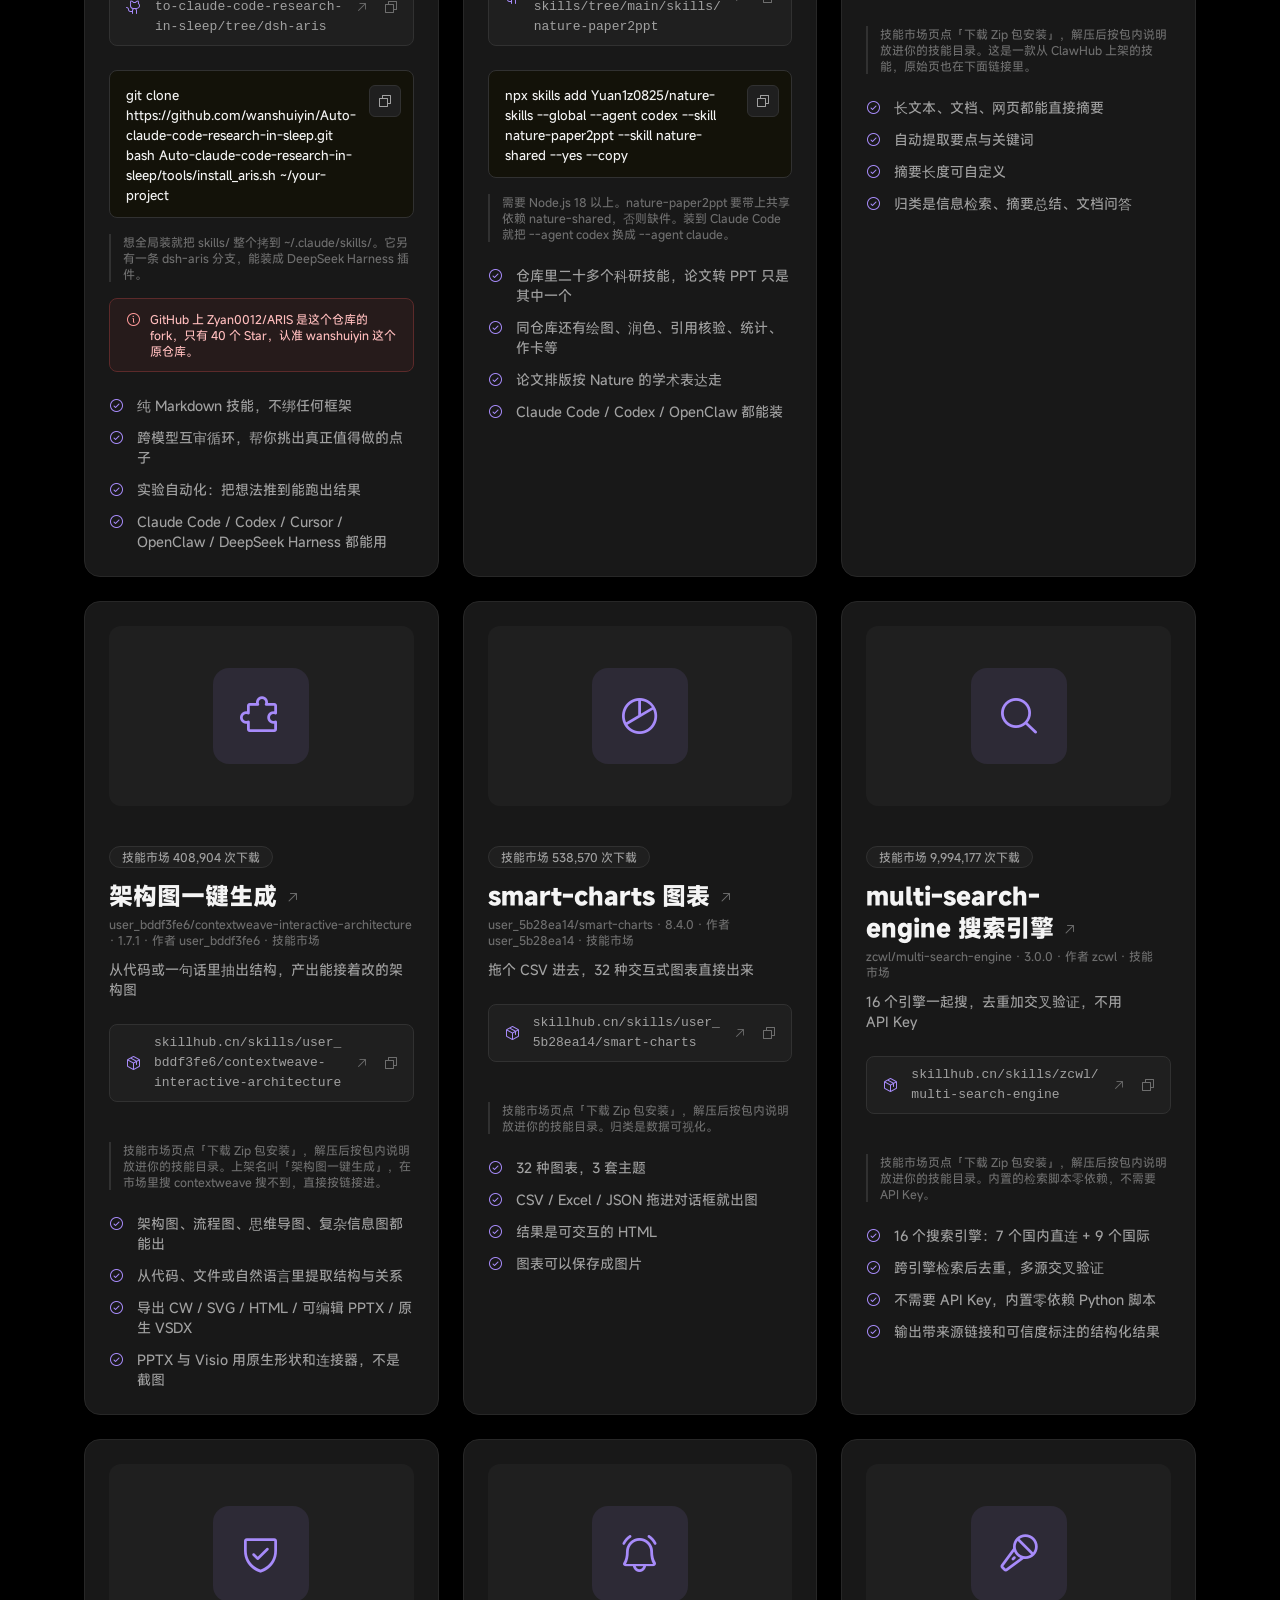
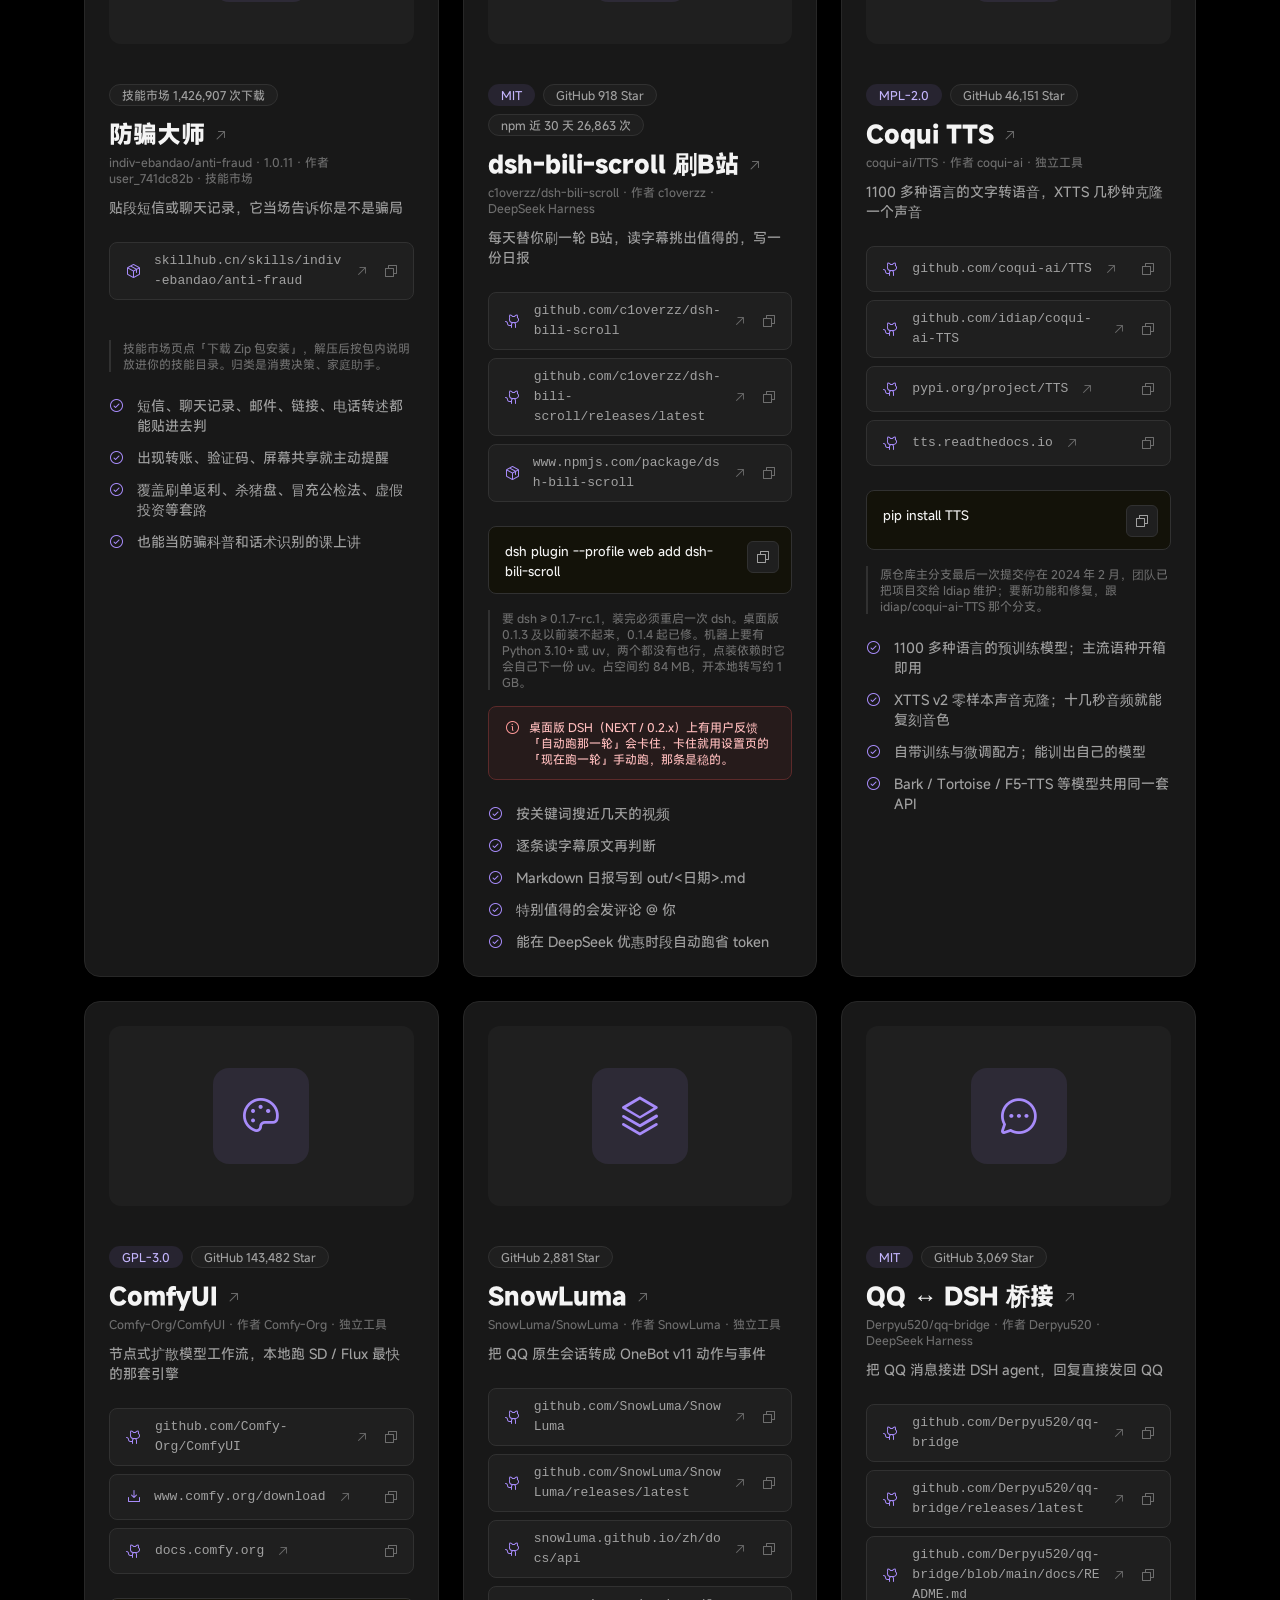
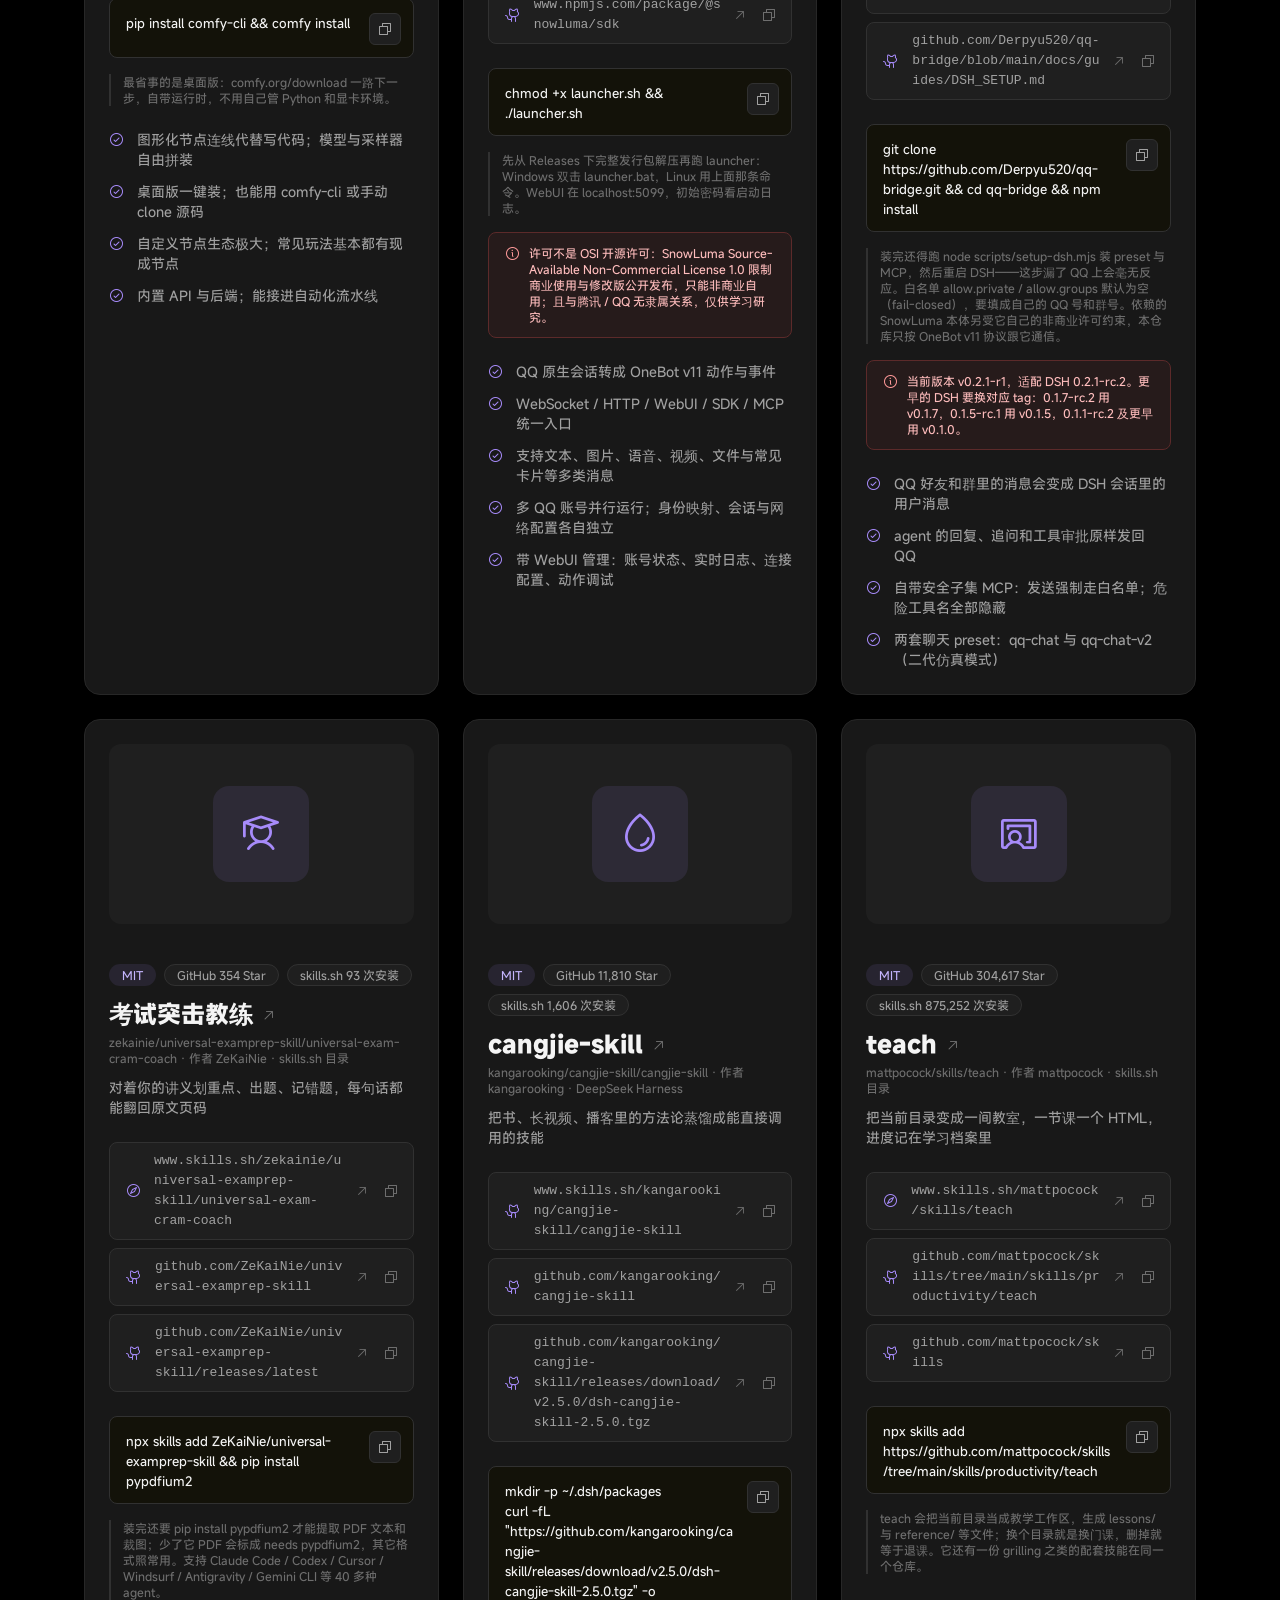
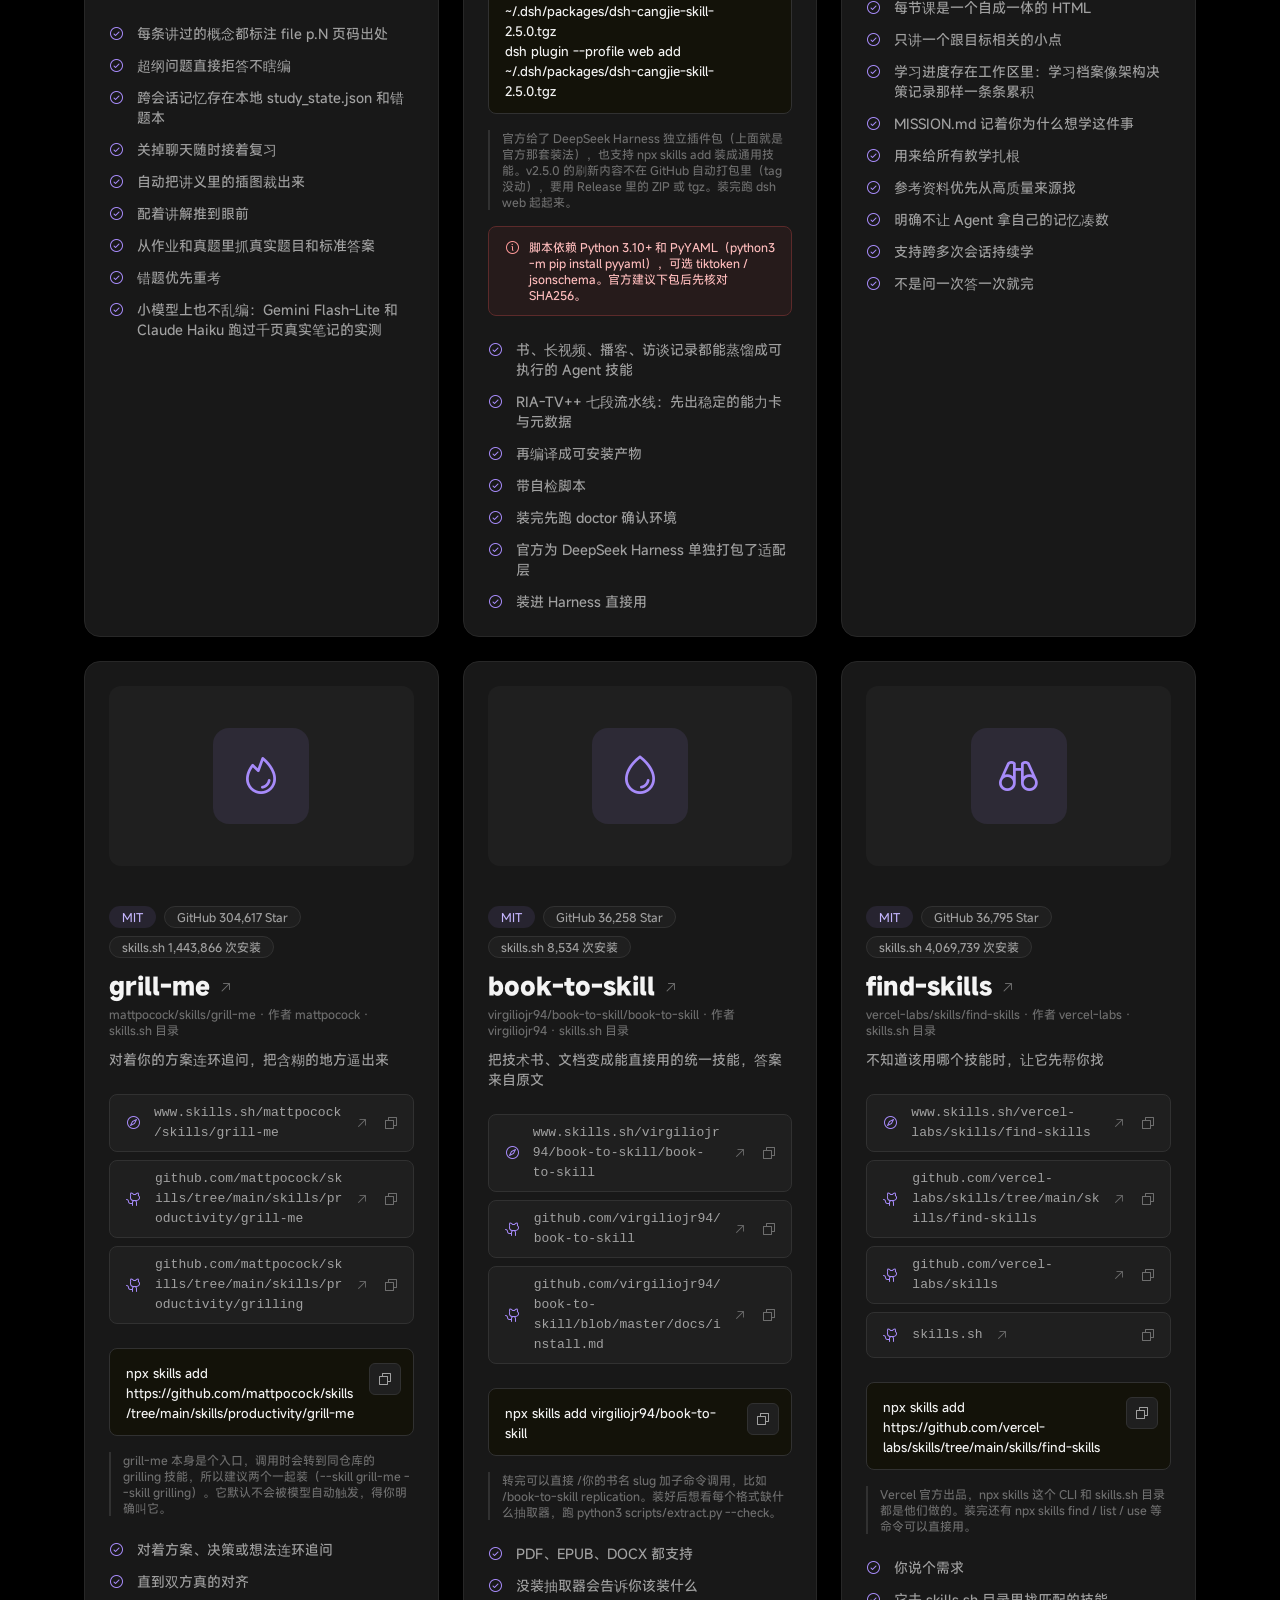
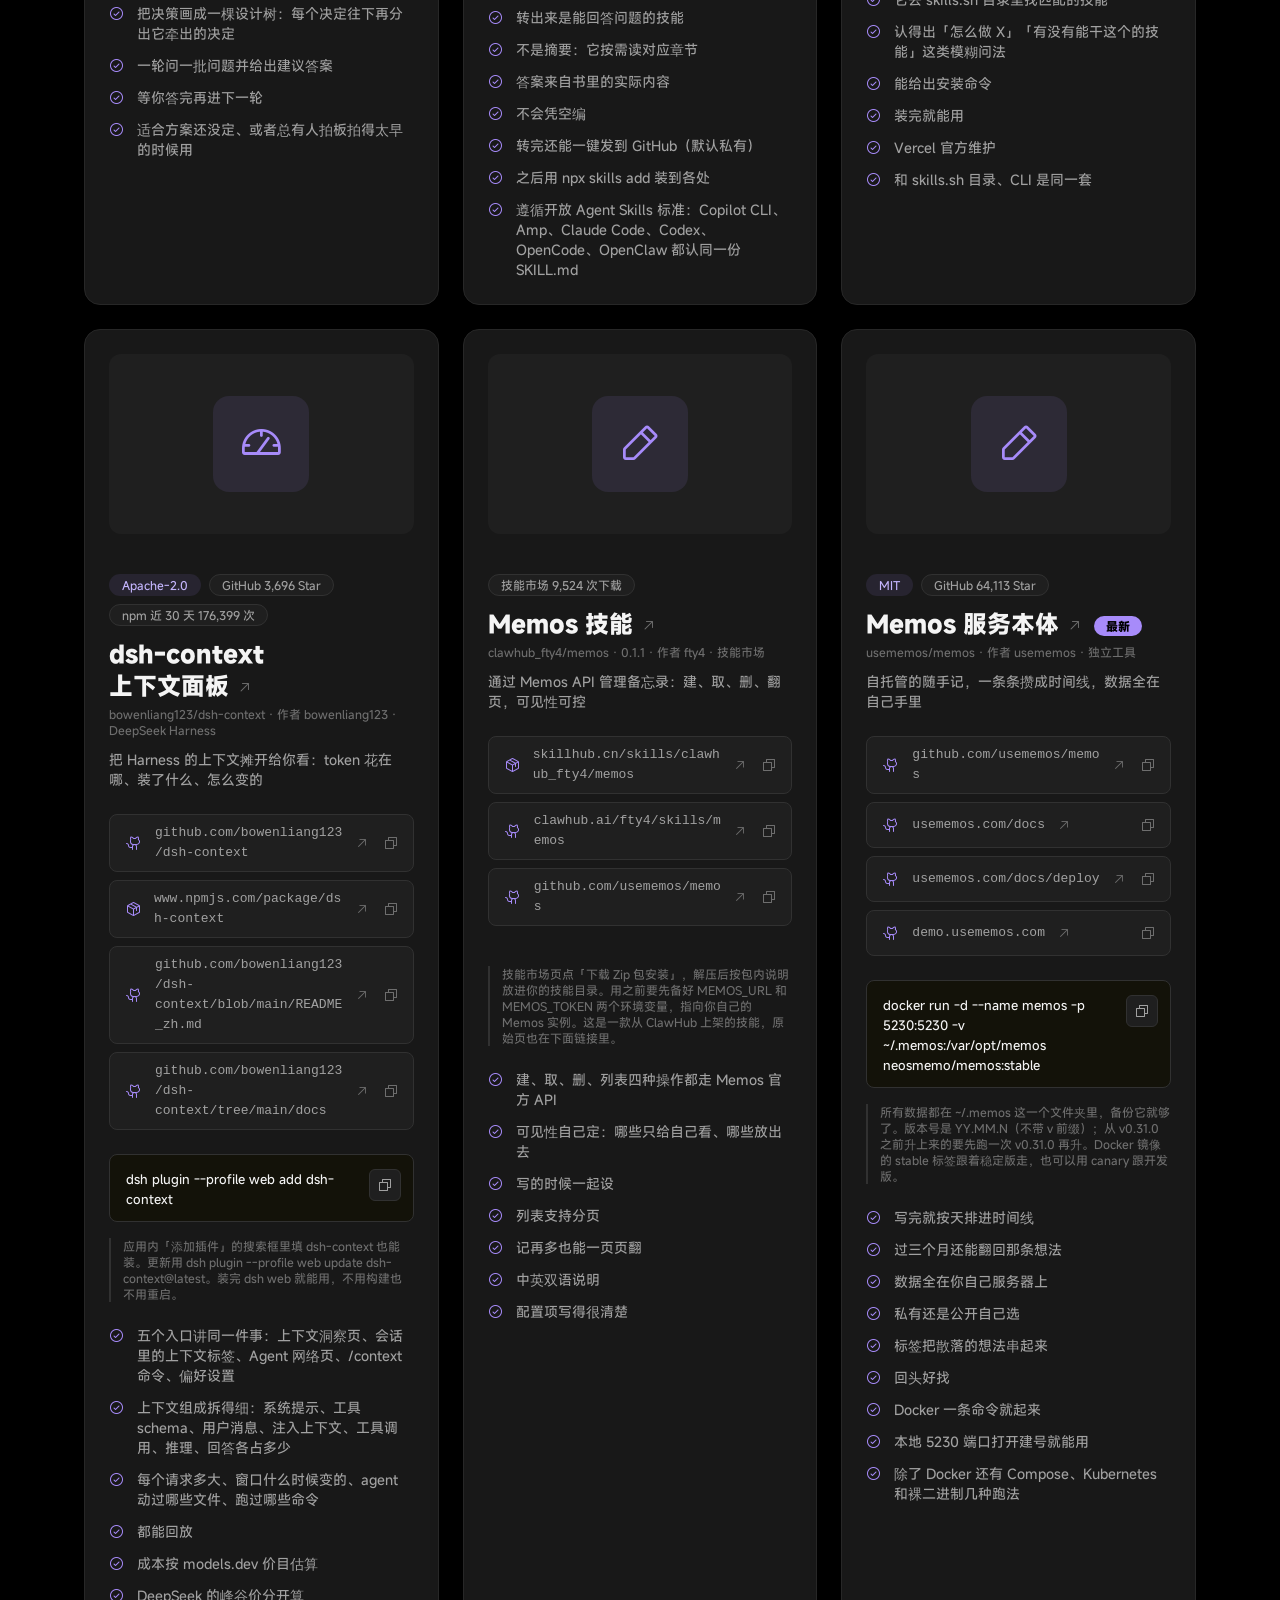
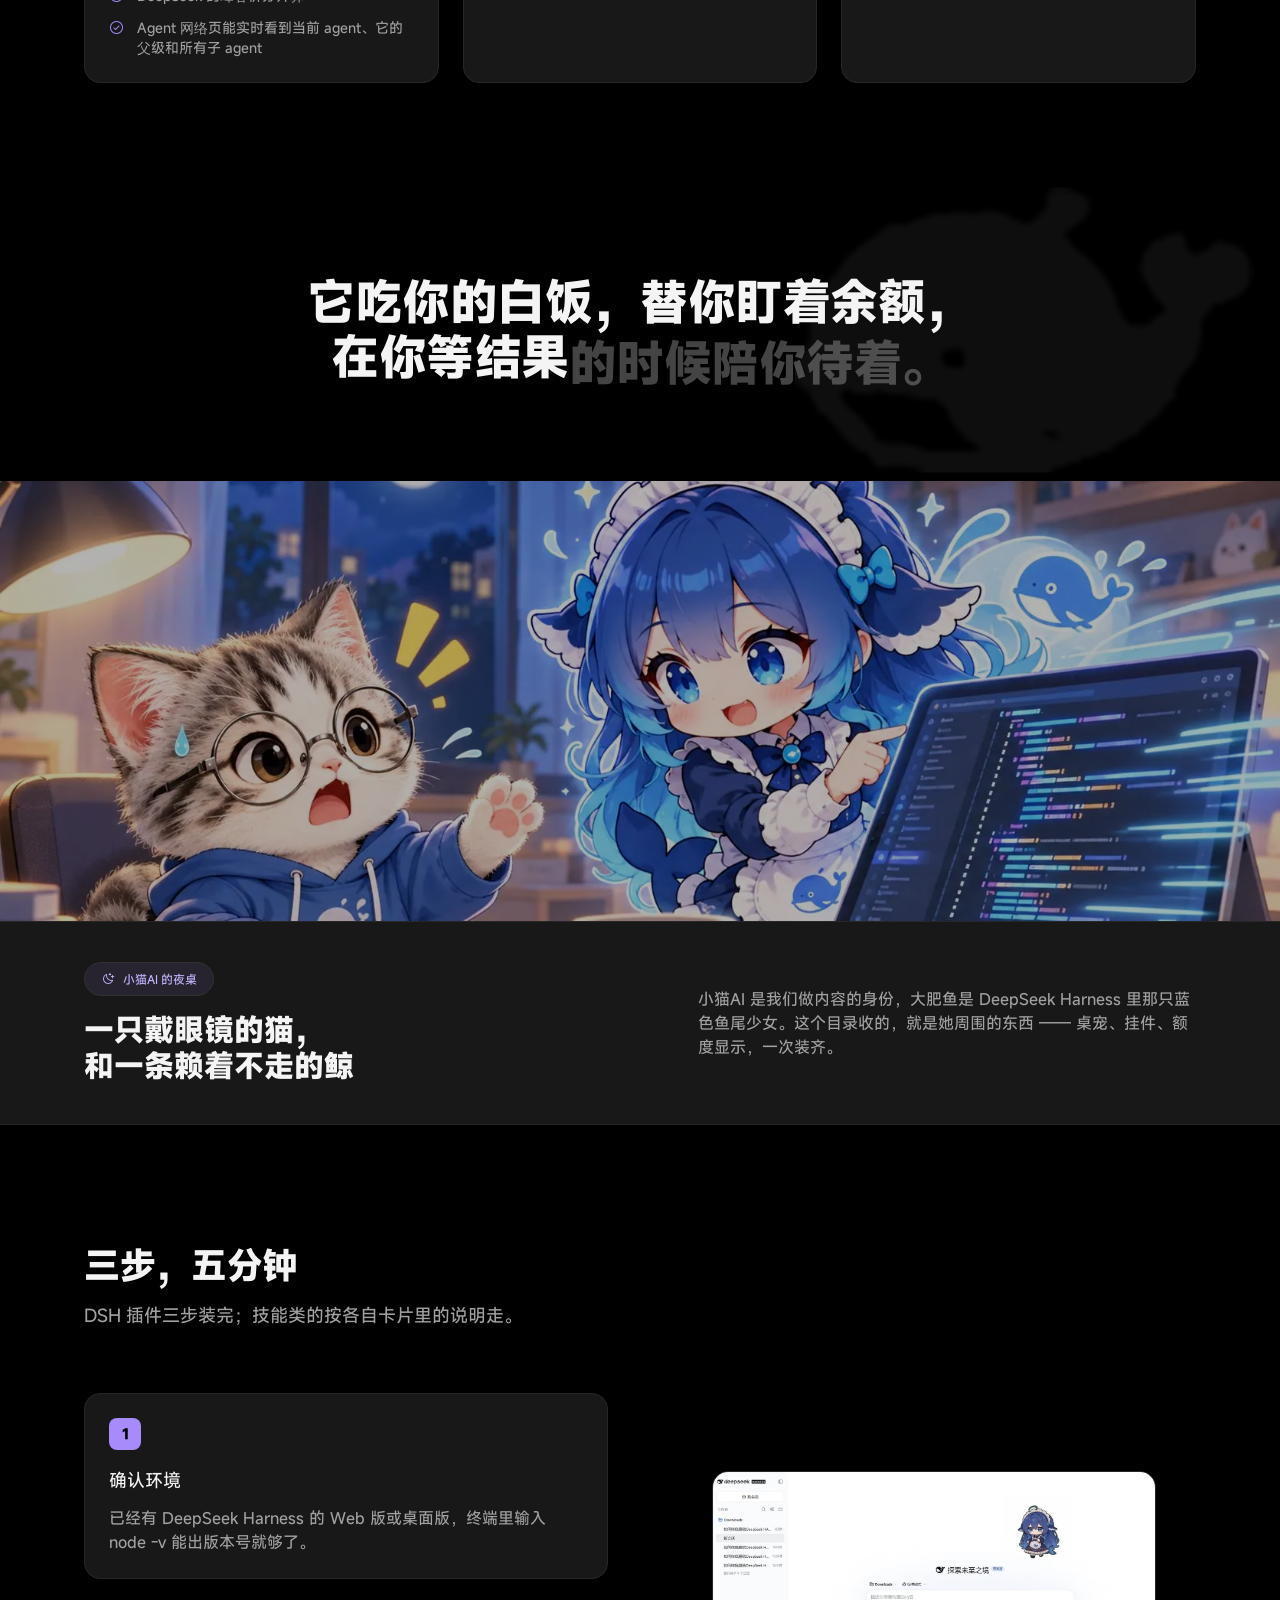
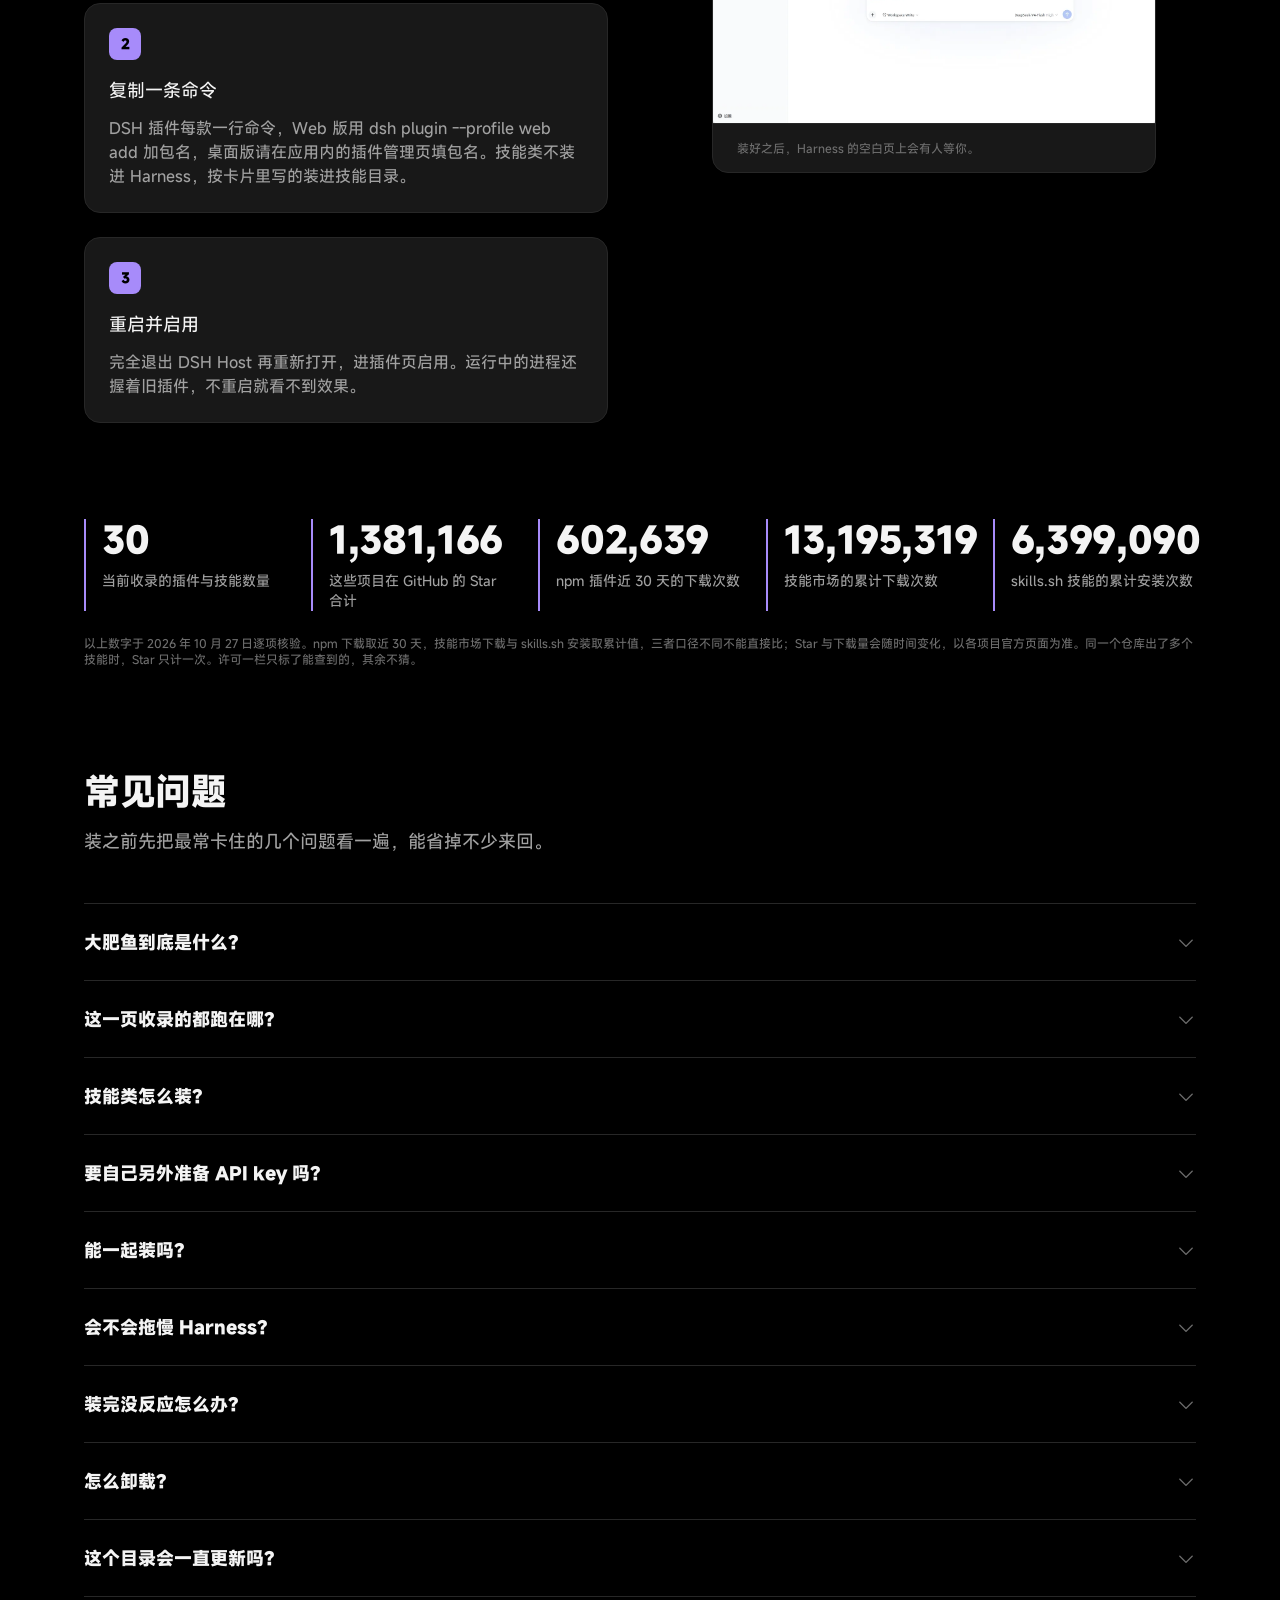
==== commit a2cc571b: "收录 dsh-context 上下文面板、Memos 技能（skillhub）、Memos 服务本体（共 30 款）；新增「上下文」分类" ====
--- a/index.html
+++ b/index.html
@@ -31,7 +31,7 @@
 <nav class="nav" aria-label="主导航">
   <a class="nav__brand" href="#top"><img src="assets/whale-mark.png" class="nav__mark" alt=""><span>大肥鱼合集</span></a>
   <div class="nav__links">
-    <a class="nav__link" href="#catalog">插件目录 <span class="nav__badge" data-count-plugins>27</span></a>
+    <a class="nav__link" href="#catalog">插件目录 <span class="nav__badge" data-count-plugins>30</span></a>
     <a class="nav__link" href="#how">怎么装</a>
     <a class="nav__link" href="#faq">常见问题</a>
   </div>
@@ -56,13 +56,13 @@
         <h1 class="t-hero hero__title">你的 Harness，<br><span class="grad">不该只有一个空白输入框</span></h1>
         <p class="hero__sub">大肥鱼系桌面伙伴，加上这圈真正好用的 Agent 技能，一个目录收齐。会玩魔方吃火锅的桌宠、替你盯余额的小鲸鱼、陪你看额度的 GPT娘，还有摘要、架构图、图表、论文转 PPT、16 引擎搜索、自主研究和防骗大师，外加把 QQ 接进 DSH 的桥接、ComfyUI 绘图、Coqui TTS 语音，还有 skills.sh 上装了几十万次的那些好技能。以后有新的，我继续往里加。</p>
         <div class="hero__cta">
-          <a class="btn btn--primary" href="#catalog"><i class="ph ph-list" aria-hidden="true"></i>看这 <span data-count-plugins>27</span> 款插件与技能</a>
+          <a class="btn btn--primary" href="#catalog"><i class="ph ph-list" aria-hidden="true"></i>看这 <span data-count-plugins>30</span> 款插件与技能</a>
           <span class="hero__cta-note">目录就在下面第一条，每款的仓库地址和安装方式都写在卡片里</span>
         </div>
         <div class="hero__proof">
-          <span><i class="ph ph-list-checks" aria-hidden="true"></i><span data-count-plugins-text>已收录 27 款</span></span>
-          <span><i class="ph ph-github-logo" aria-hidden="true"></i>GitHub <span data-stat-stars>1,313,038</span> 个 Star</span>
-          <span><i class="ph ph-download-simple" aria-hidden="true"></i>技能市场累计 <span data-stat-market>13,133,828</span> 次下载</span>
+          <span><i class="ph ph-list-checks" aria-hidden="true"></i><span data-count-plugins-text>已收录 30 款</span></span>
+          <span><i class="ph ph-github-logo" aria-hidden="true"></i>GitHub <span data-stat-stars>1,381,166</span> 个 Star</span>
+          <span><i class="ph ph-download-simple" aria-hidden="true"></i>技能市场累计 <span data-stat-market>13,195,319</span> 次下载</span>
         </div>
       </div>
 
@@ -77,7 +77,7 @@
   <div class="wrap">
     <div class="section-head" data-reveal>
       <span class="eyebrow"><i class="ph ph-list" aria-hidden="true"></i>插件目录</span>
-      <h2 class="t-4xl" data-catalog-heading style="margin-top: var(--s-300);">这一页收录的 27 款插件与技能</h2>
+      <h2 class="t-4xl" data-catalog-heading style="margin-top: var(--s-300);">这一页收录的 30 款插件与技能</h2>
       <p>每收录一款，目录、筛选、统计和数据都会自动更新。觉得还缺哪个插件或技能，说一声就补上。</p>
     </div>
 
@@ -183,23 +183,23 @@
   <div class="wrap">
     <div class="grid grid-5" data-reveal>
       <div class="stat">
-        <p class="stat__n" data-stat-count>27</p>
+        <p class="stat__n" data-stat-count>30</p>
         <p class="stat__l">当前收录的插件与技能数量</p>
       </div>
       <div class="stat">
-        <p class="stat__n" data-stat-stars>1,313,038</p>
+        <p class="stat__n" data-stat-stars>1,381,166</p>
         <p class="stat__l">这些项目在 GitHub 的 Star 合计</p>
       </div>
       <div class="stat">
-        <p class="stat__n" data-stat-downloads>426,240</p>
+        <p class="stat__n" data-stat-downloads>602,639</p>
         <p class="stat__l">npm 插件近 30 天的下载次数</p>
       </div>
       <div class="stat">
-        <p class="stat__n" data-stat-market>13,133,828</p>
+        <p class="stat__n" data-stat-market>13,195,319</p>
         <p class="stat__l">技能市场的累计下载次数</p>
       </div>
       <div class="stat">
-        <p class="stat__n" data-stat-installs>6,397,236</p>
+        <p class="stat__n" data-stat-installs>6,399,090</p>
         <p class="stat__l">skills.sh 技能的累计安装次数</p>
       </div>
     </div>
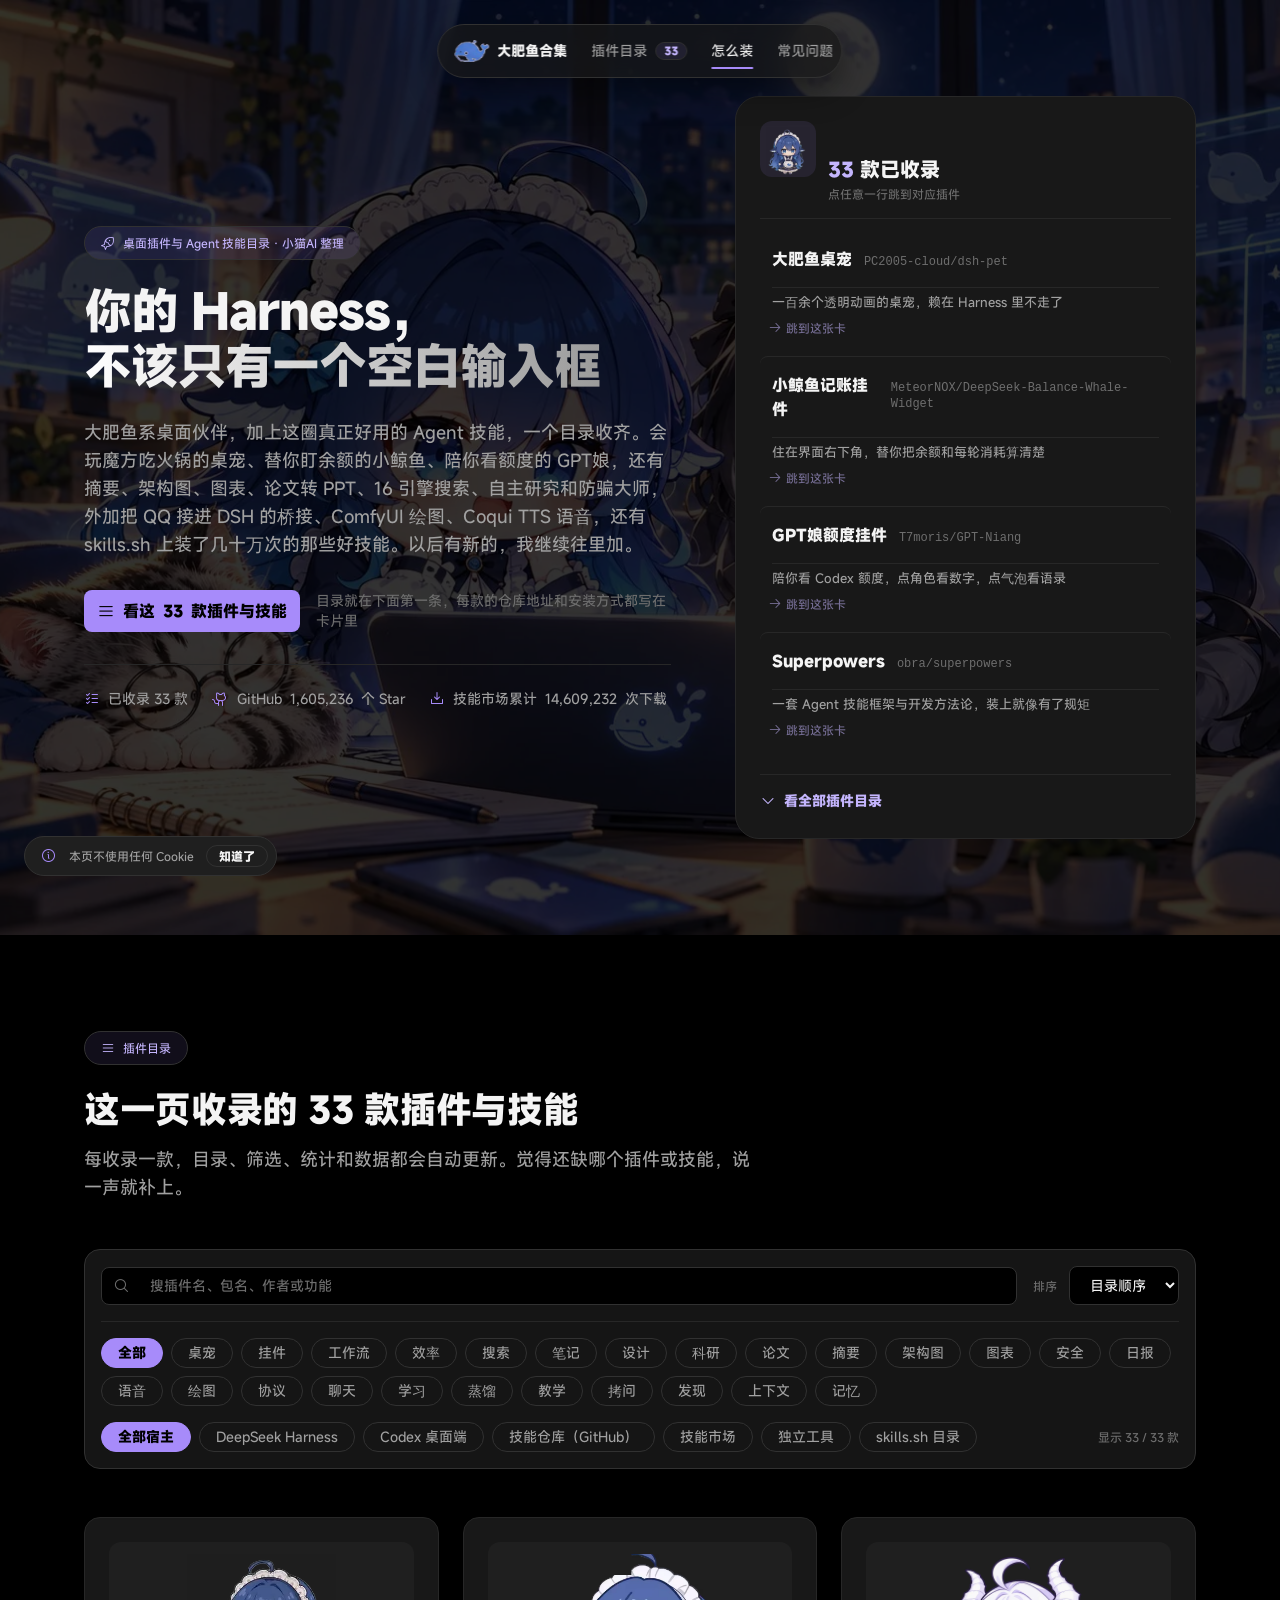
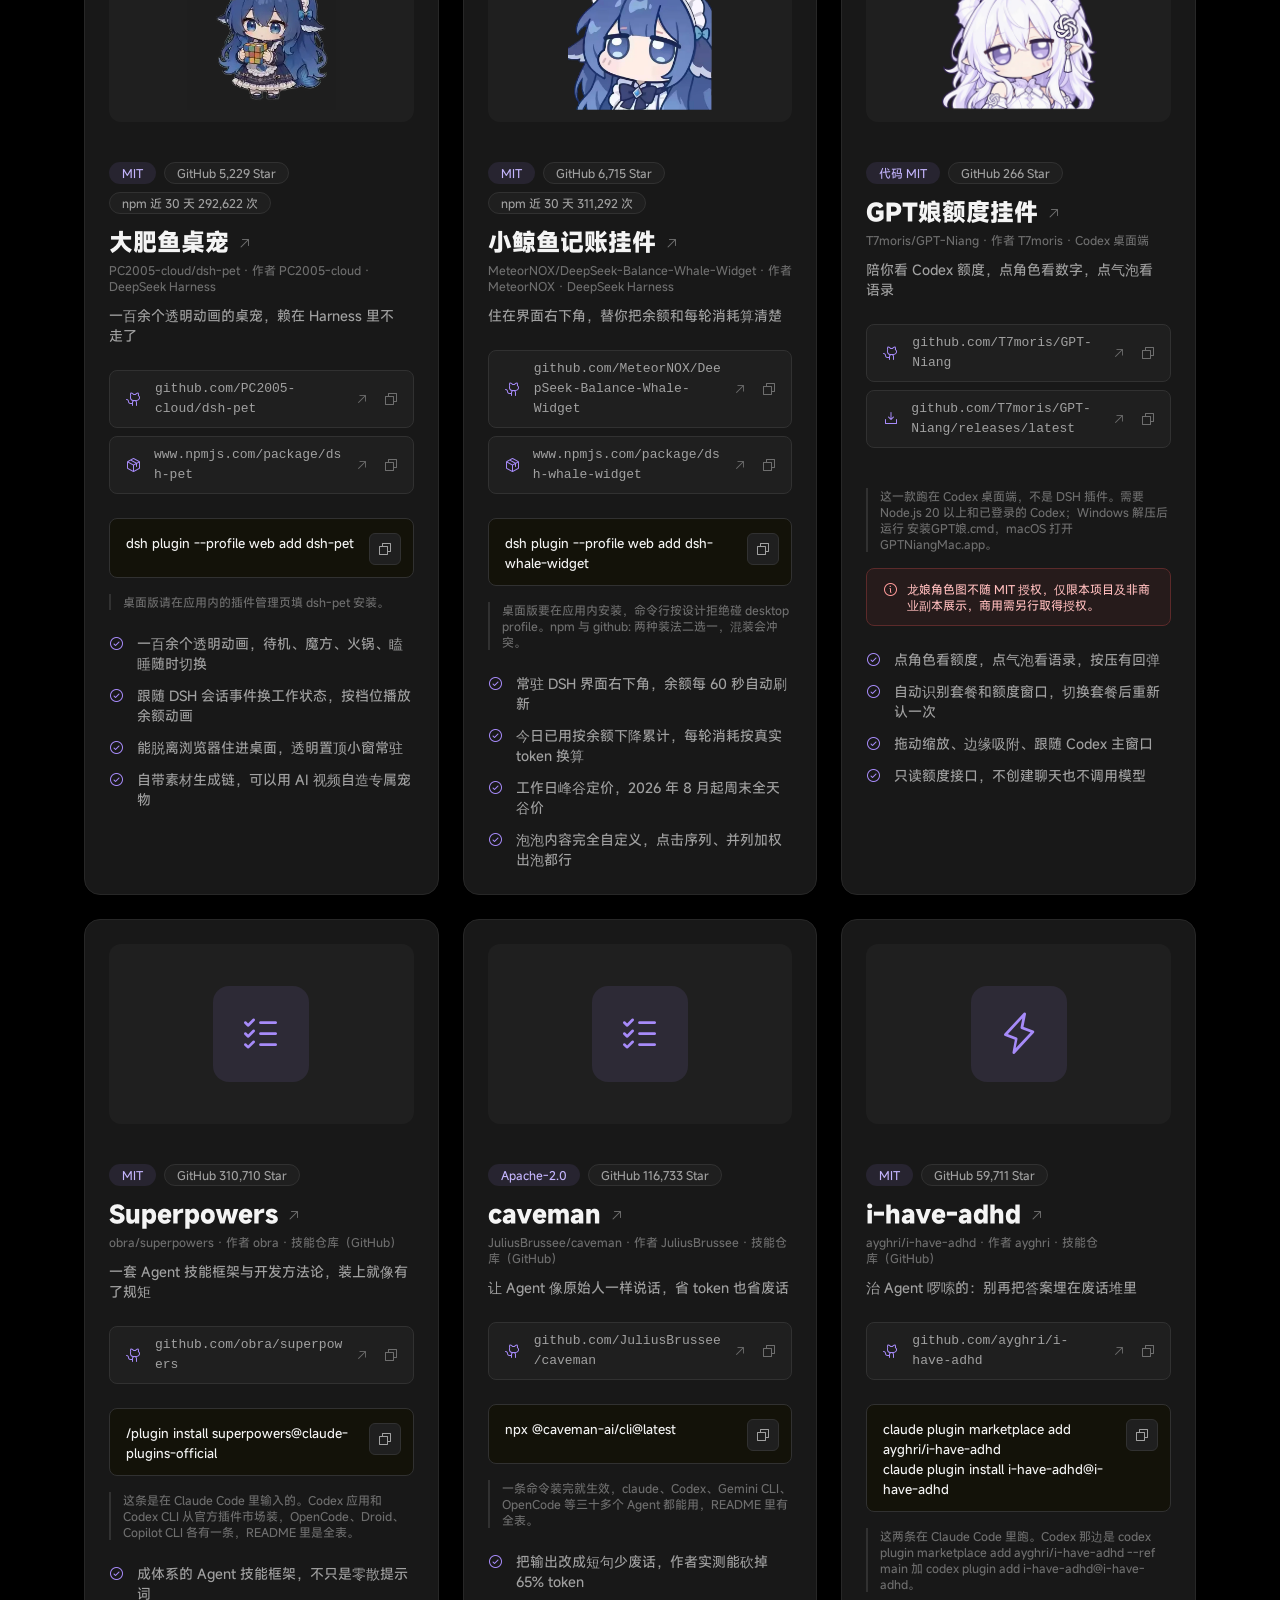
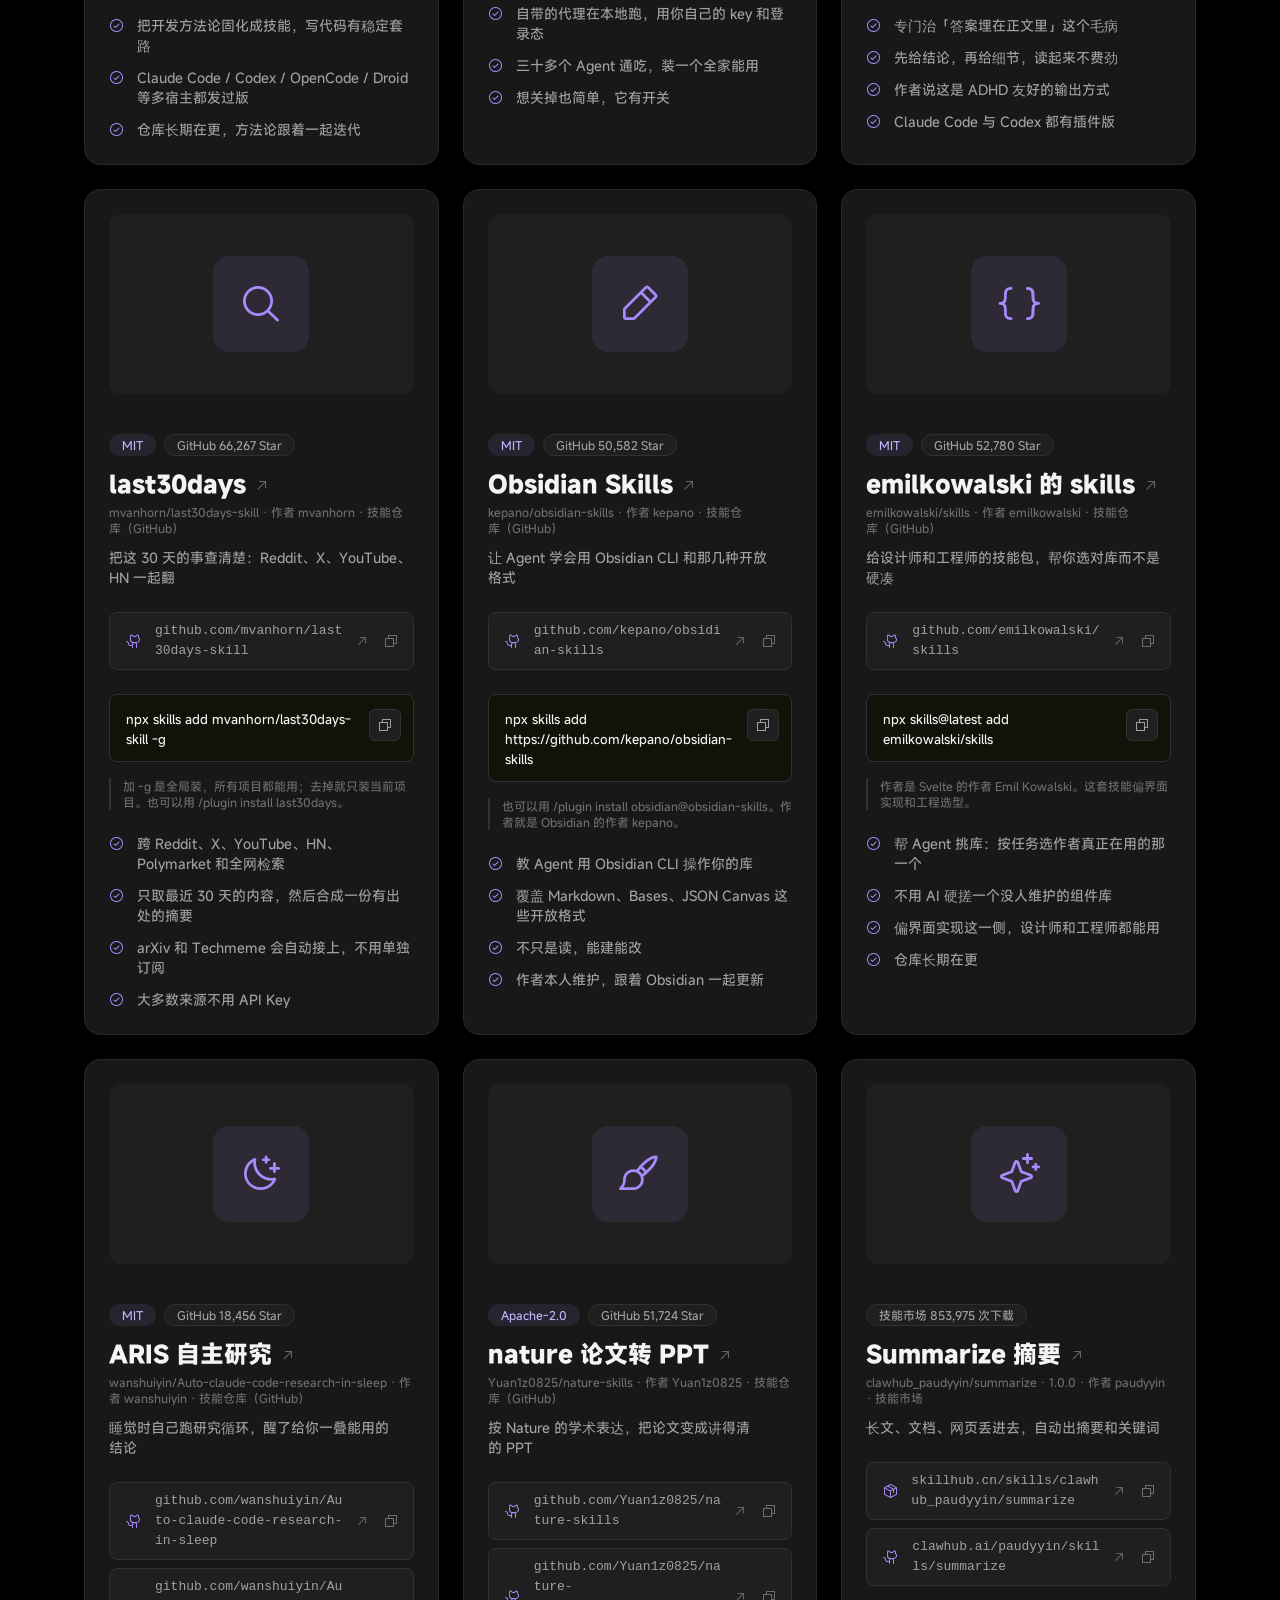
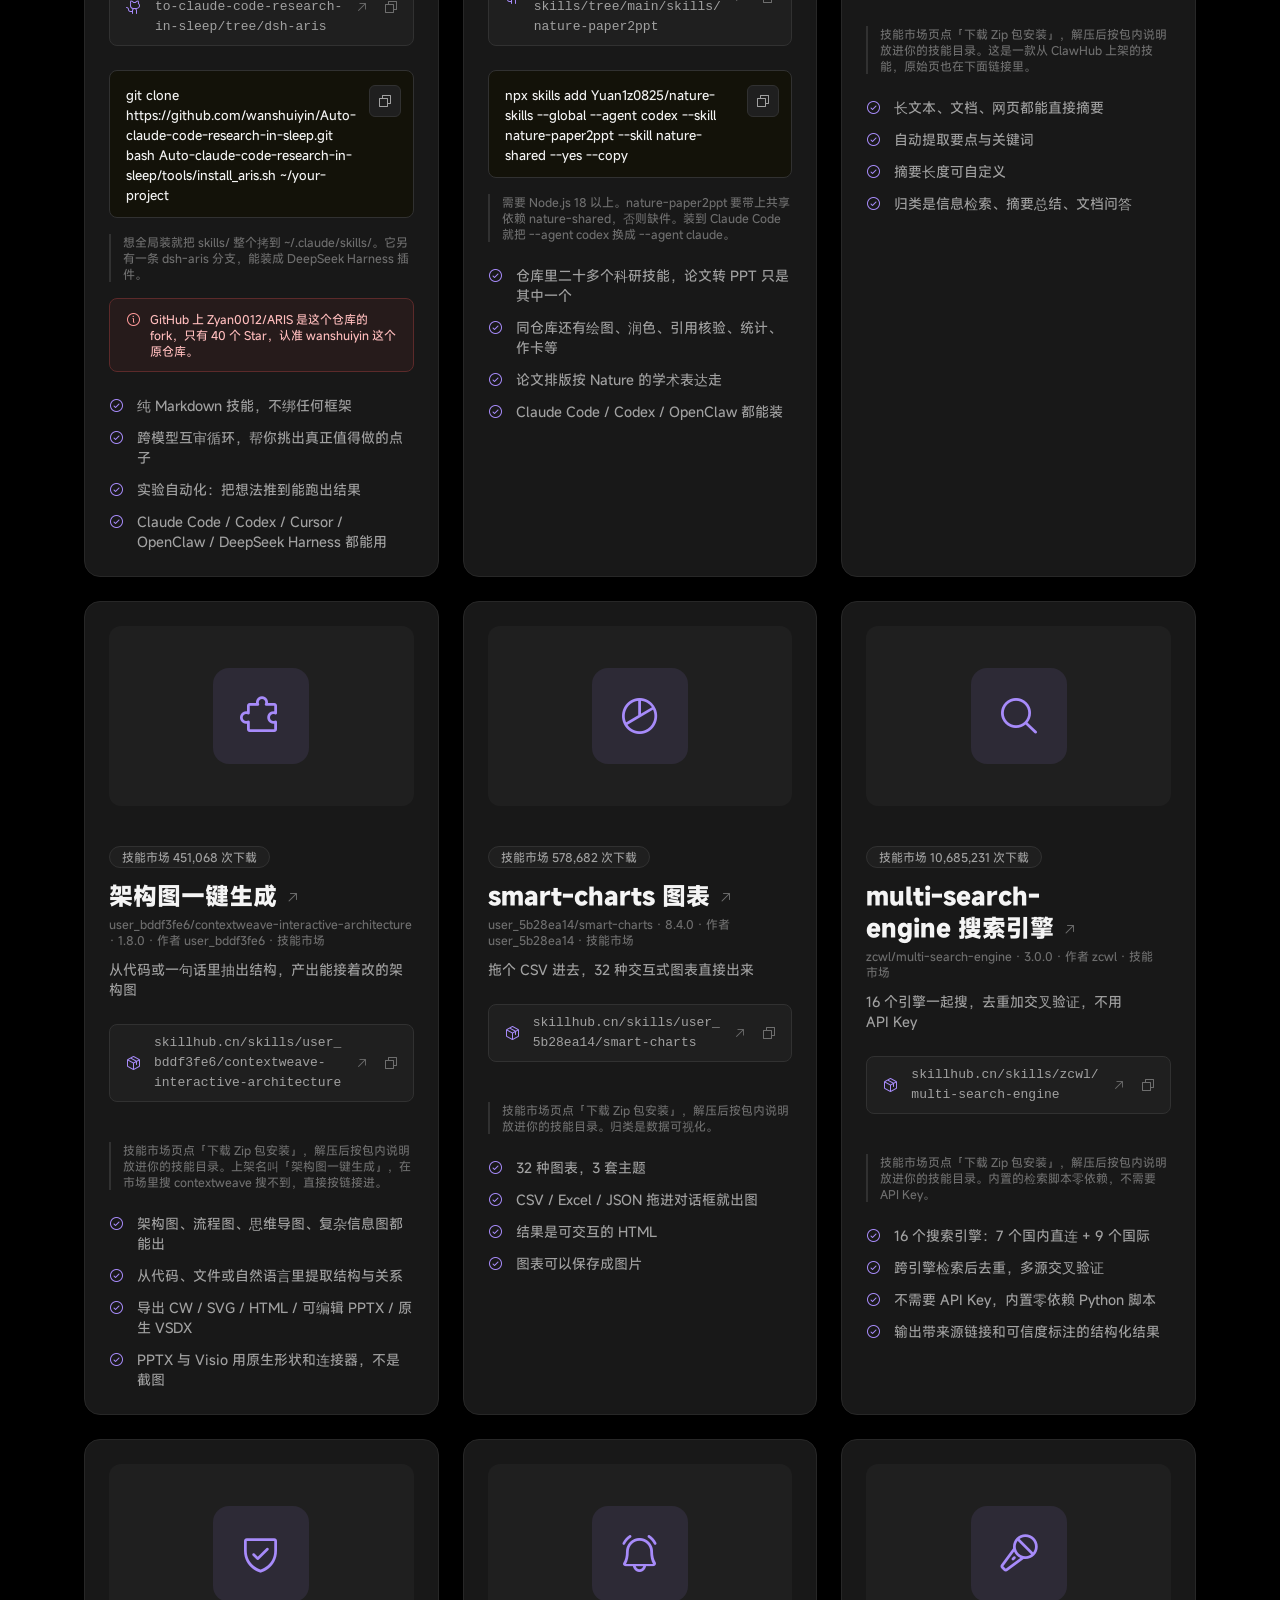
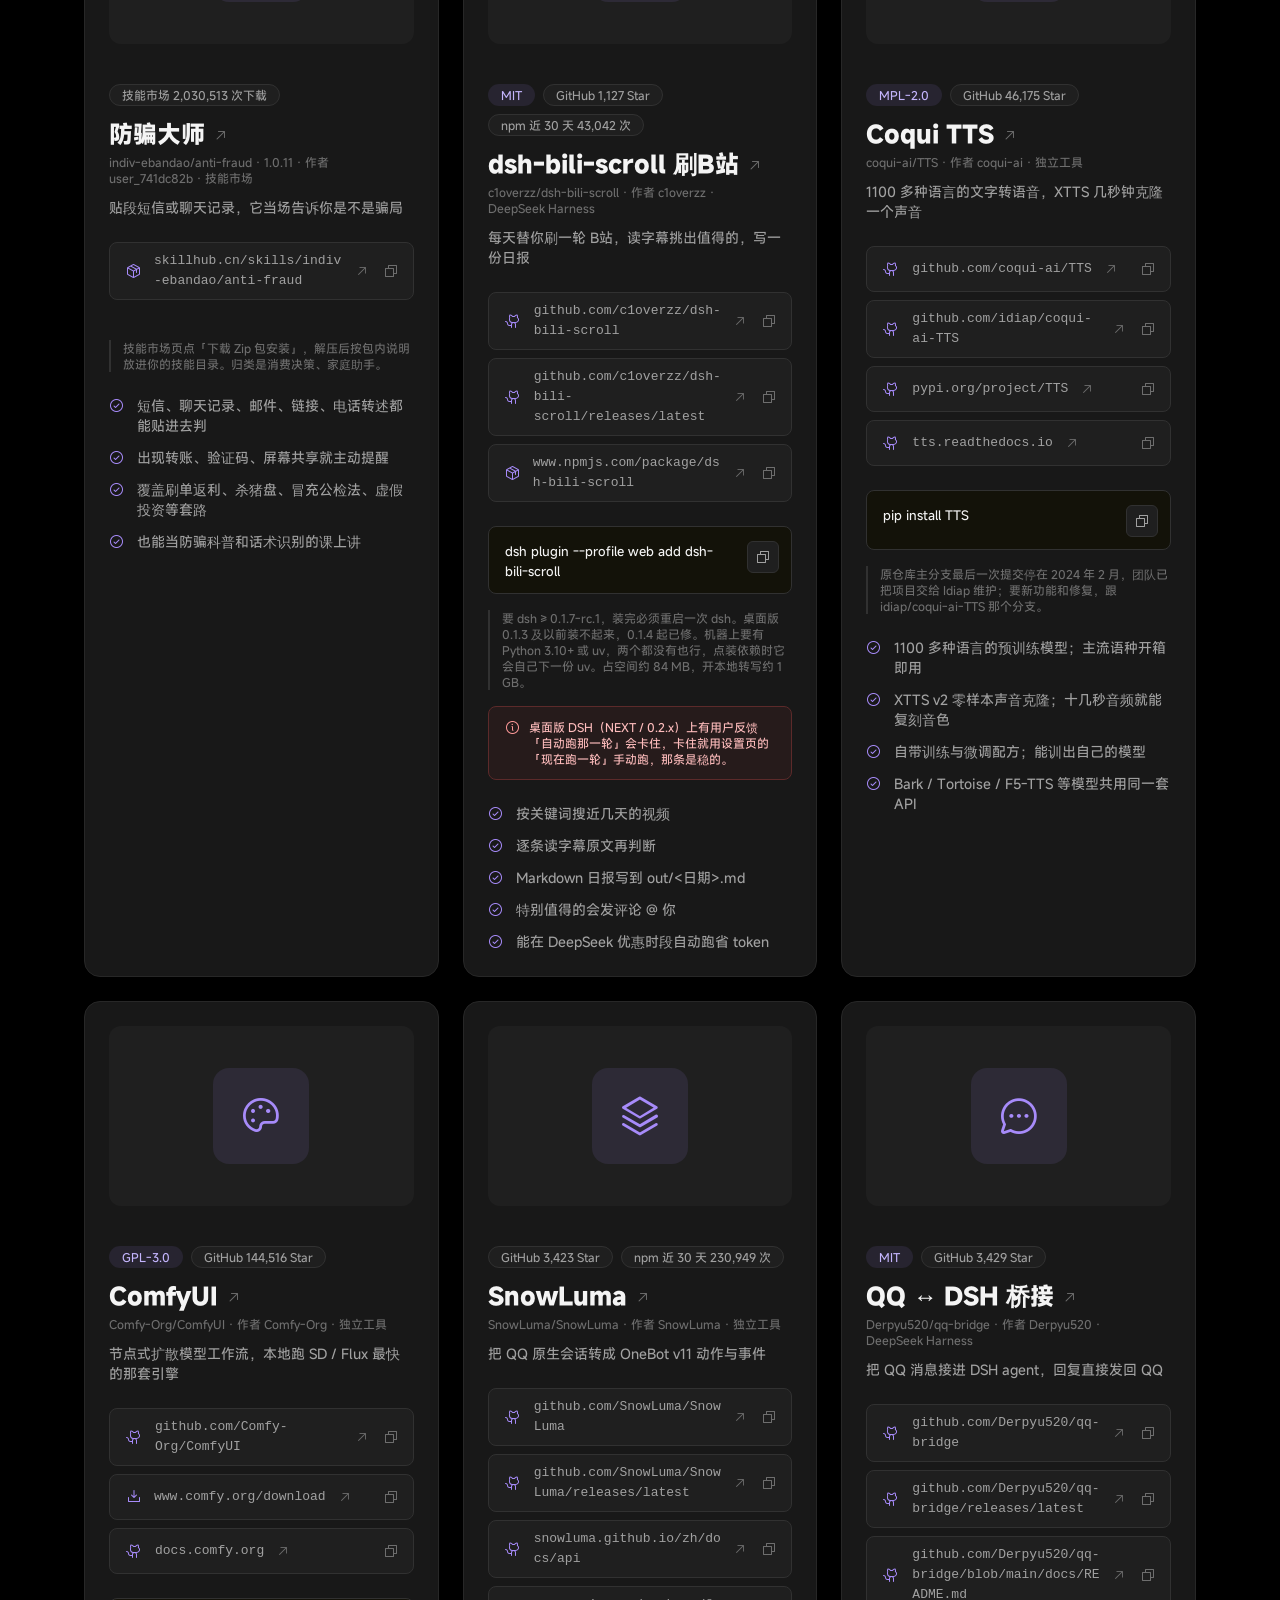
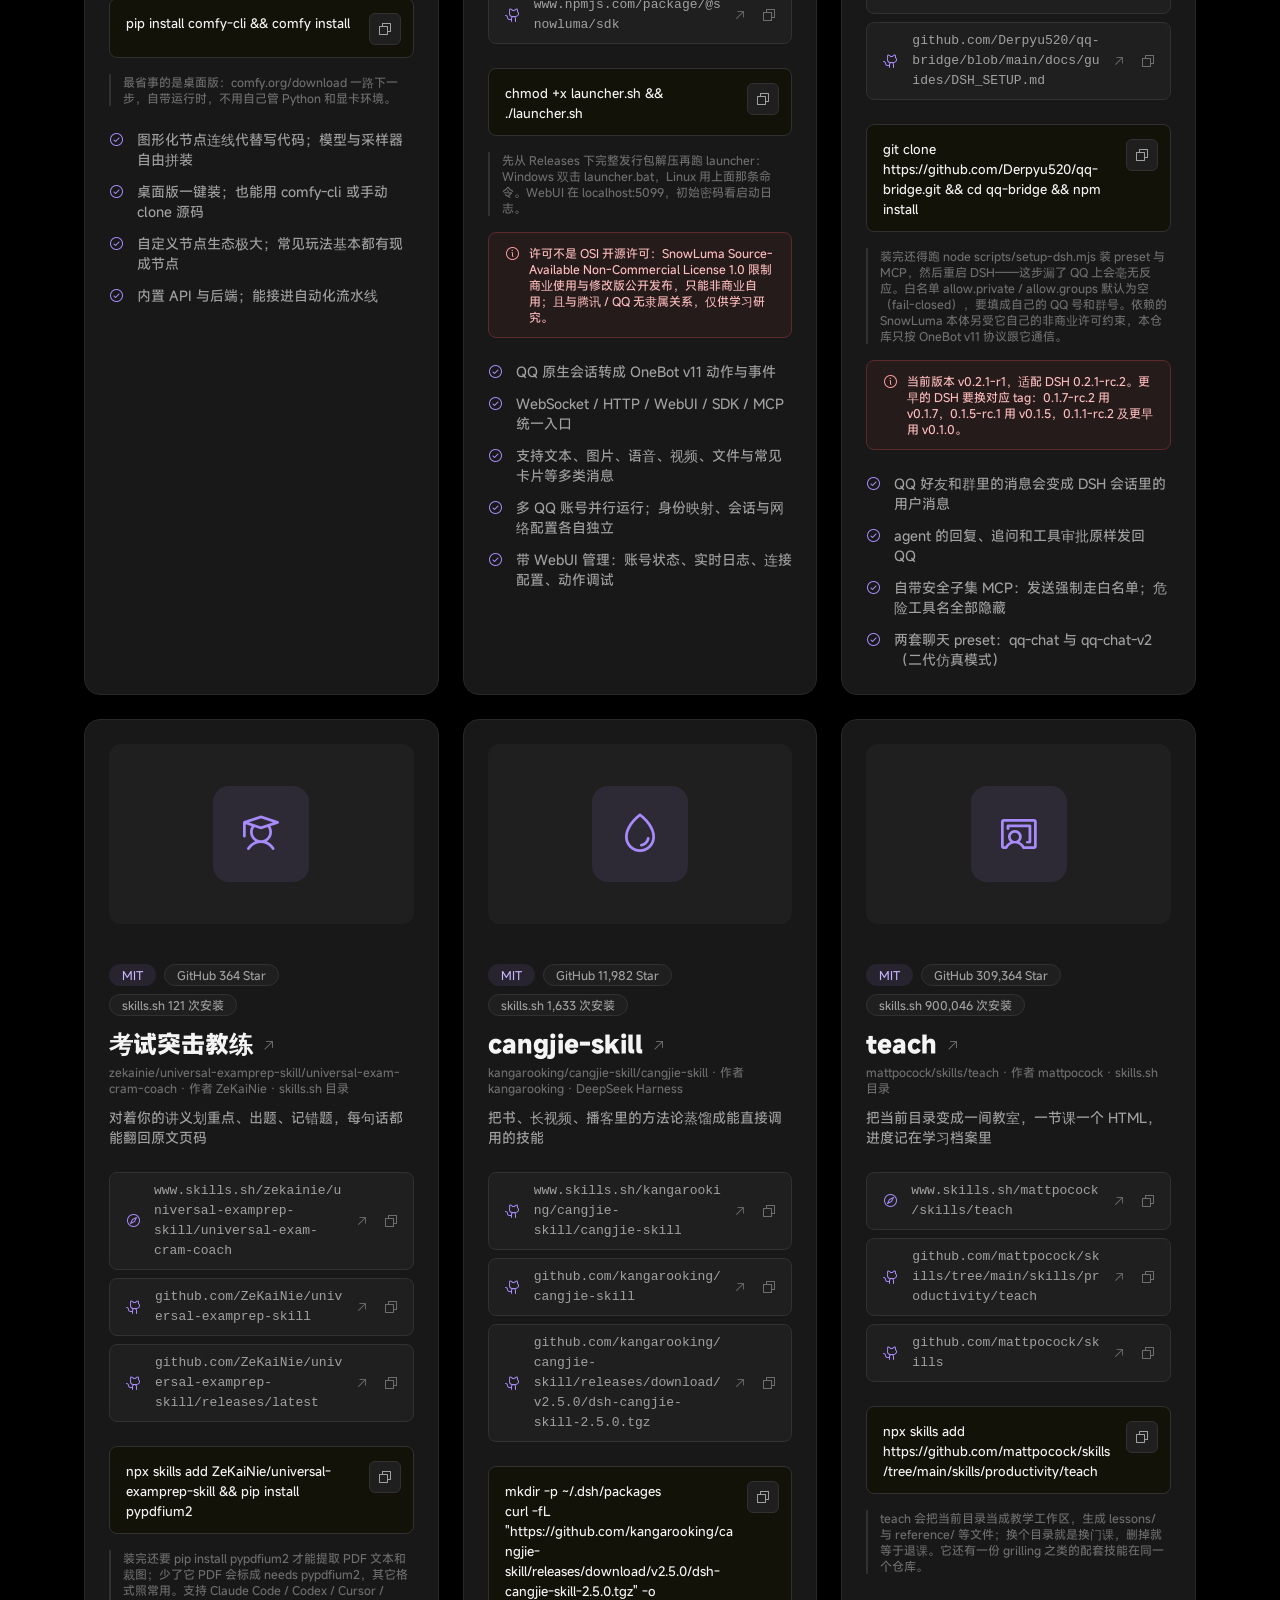
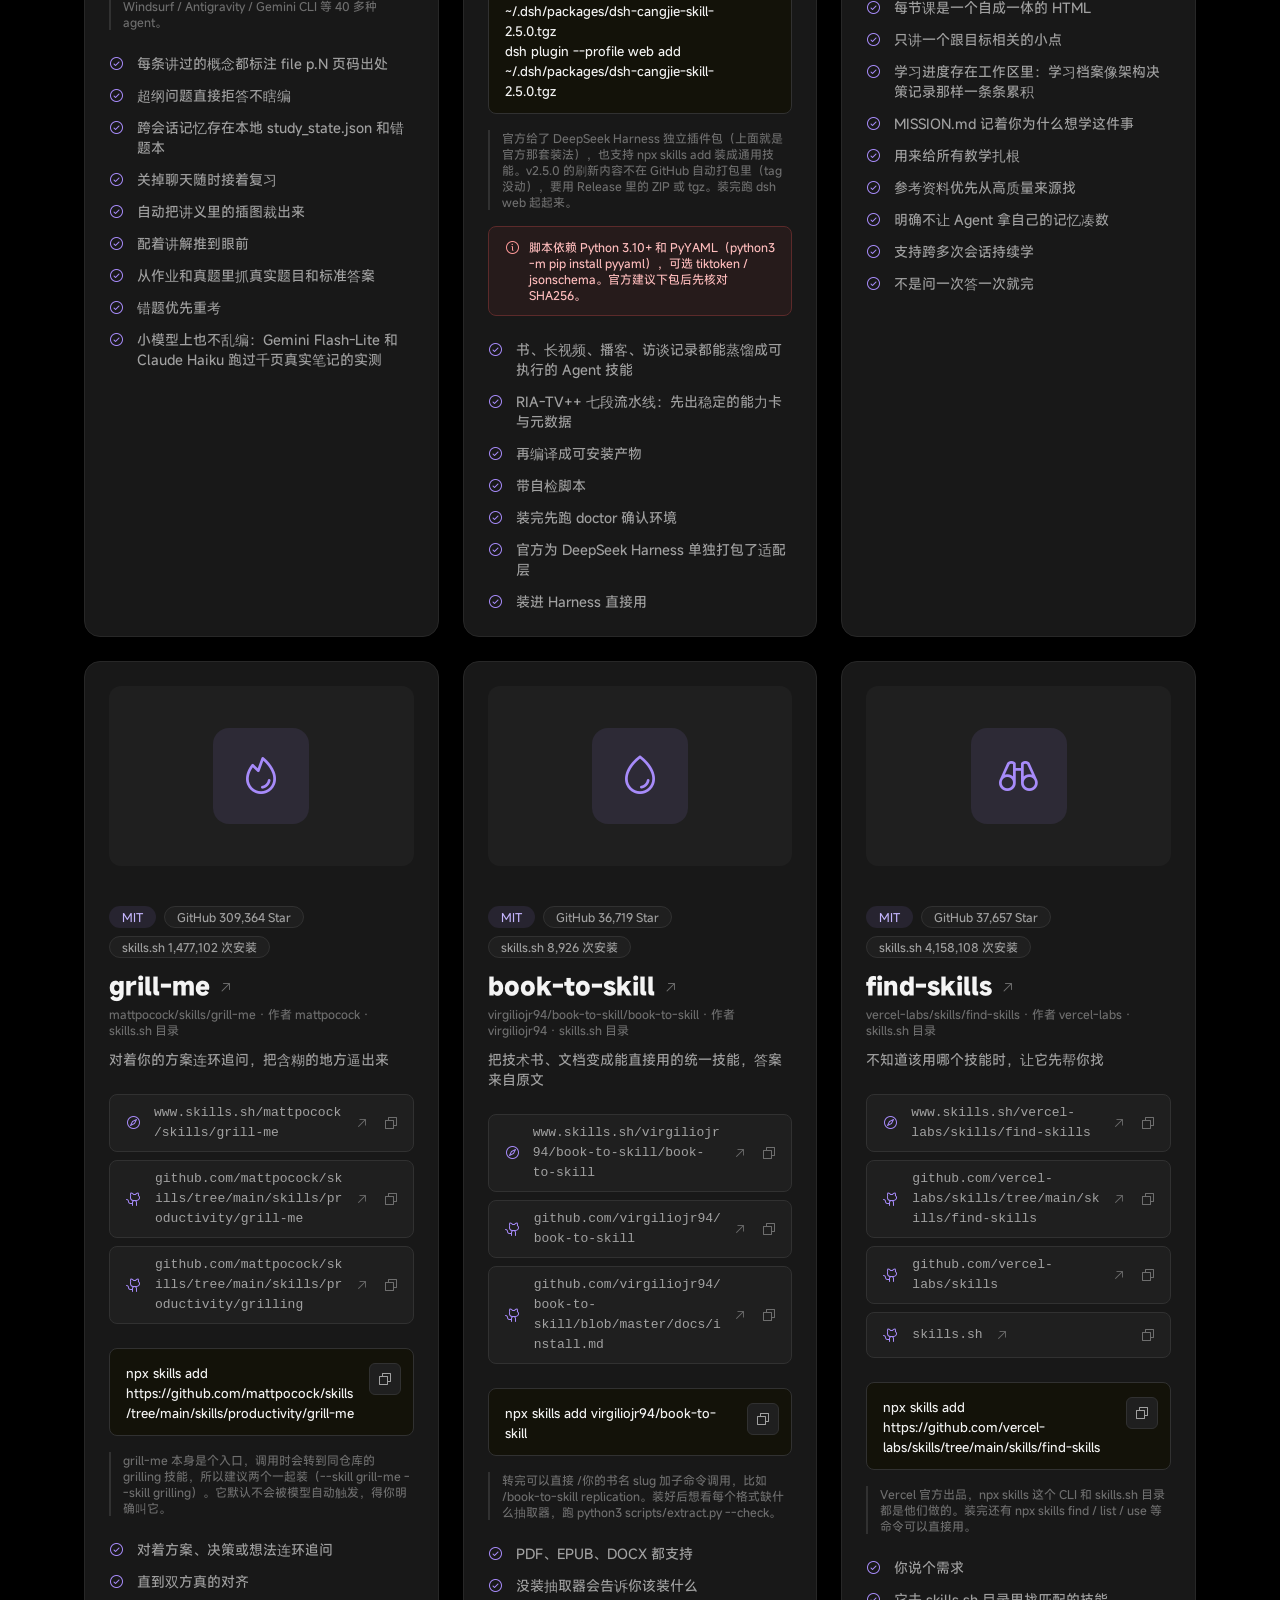
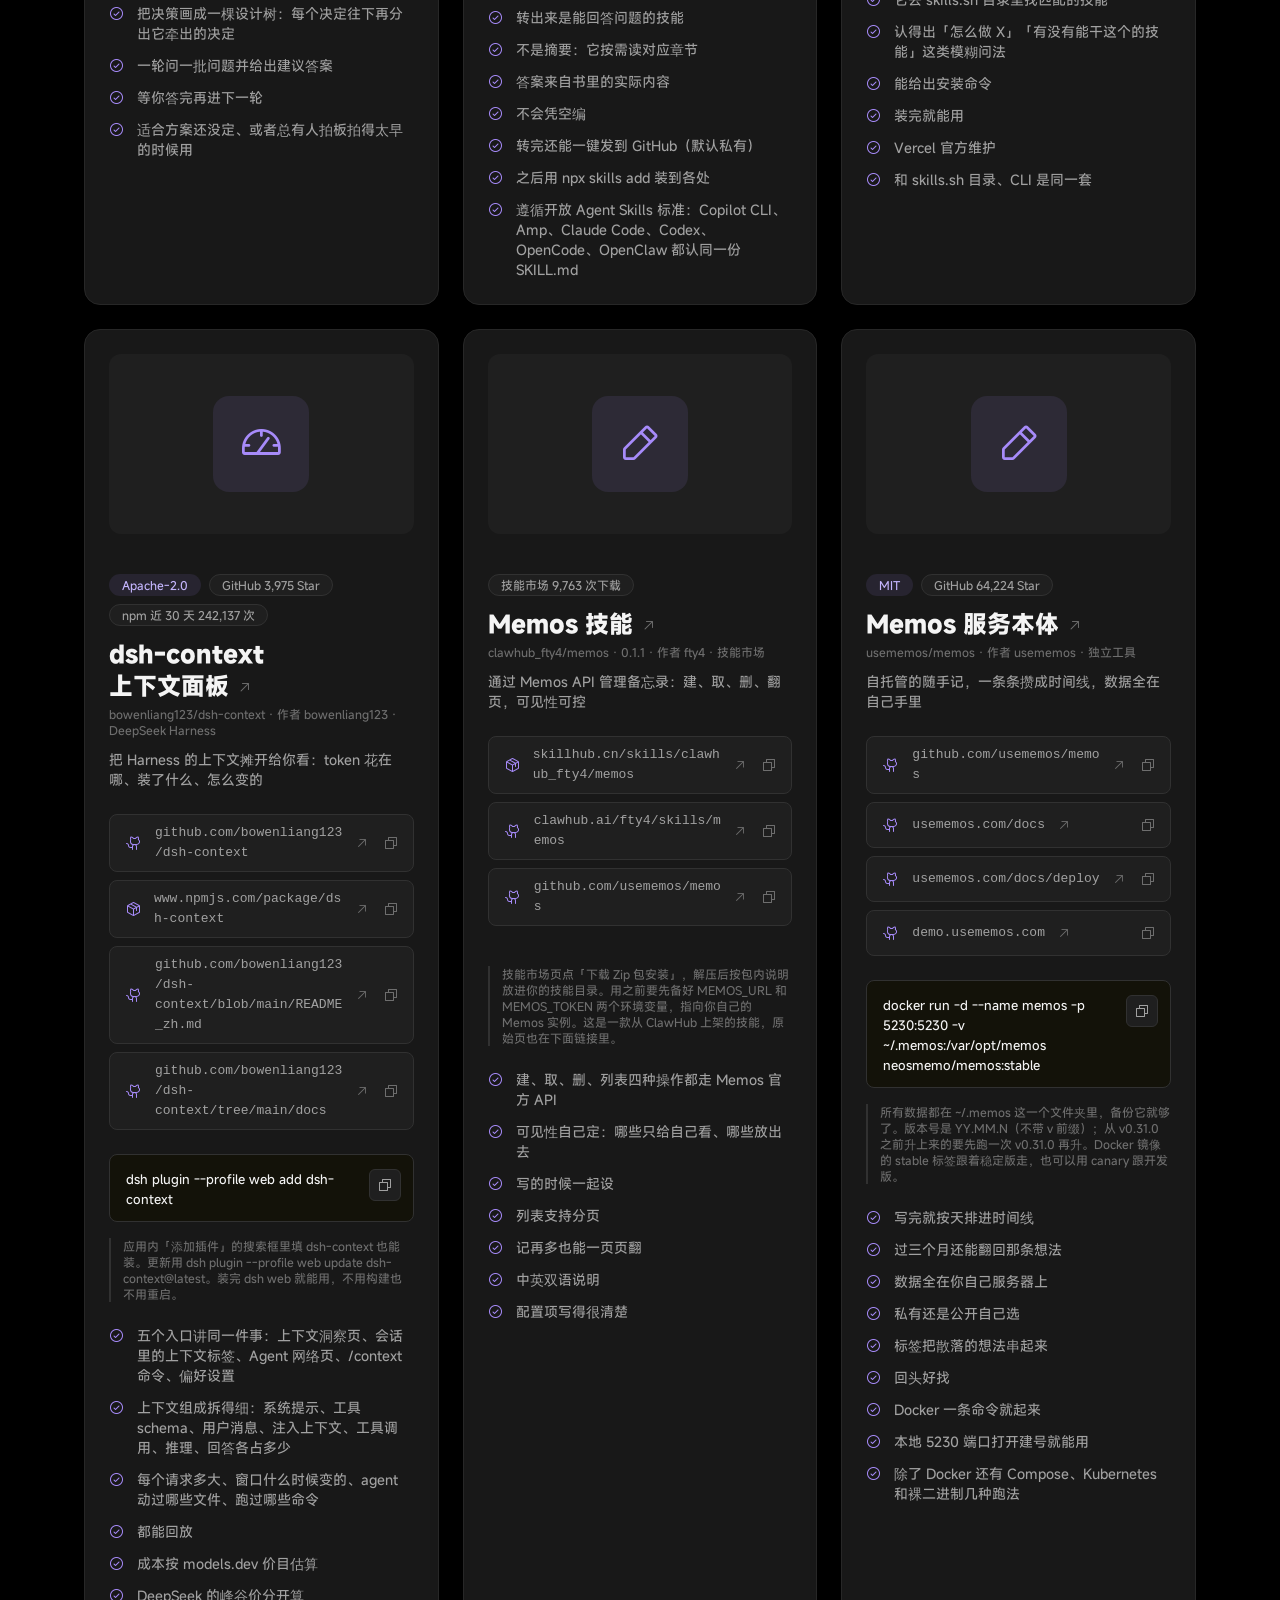
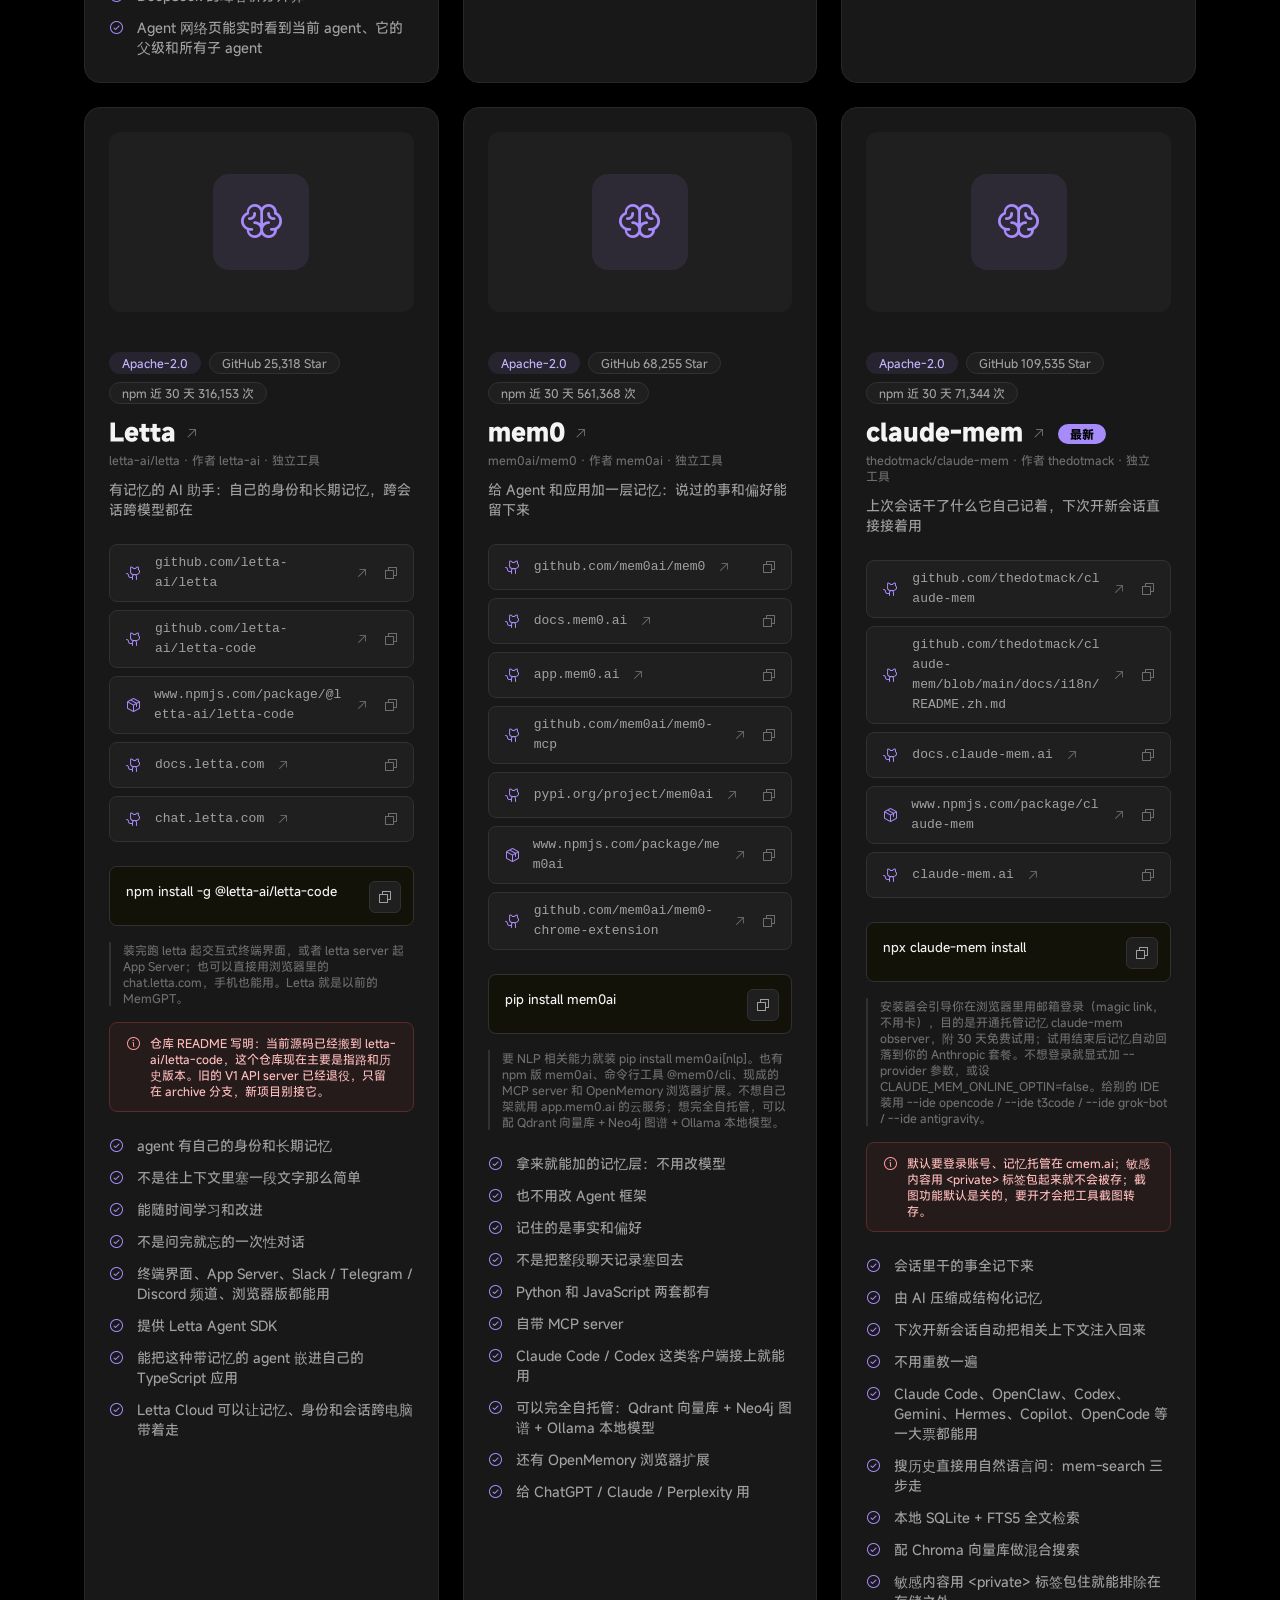
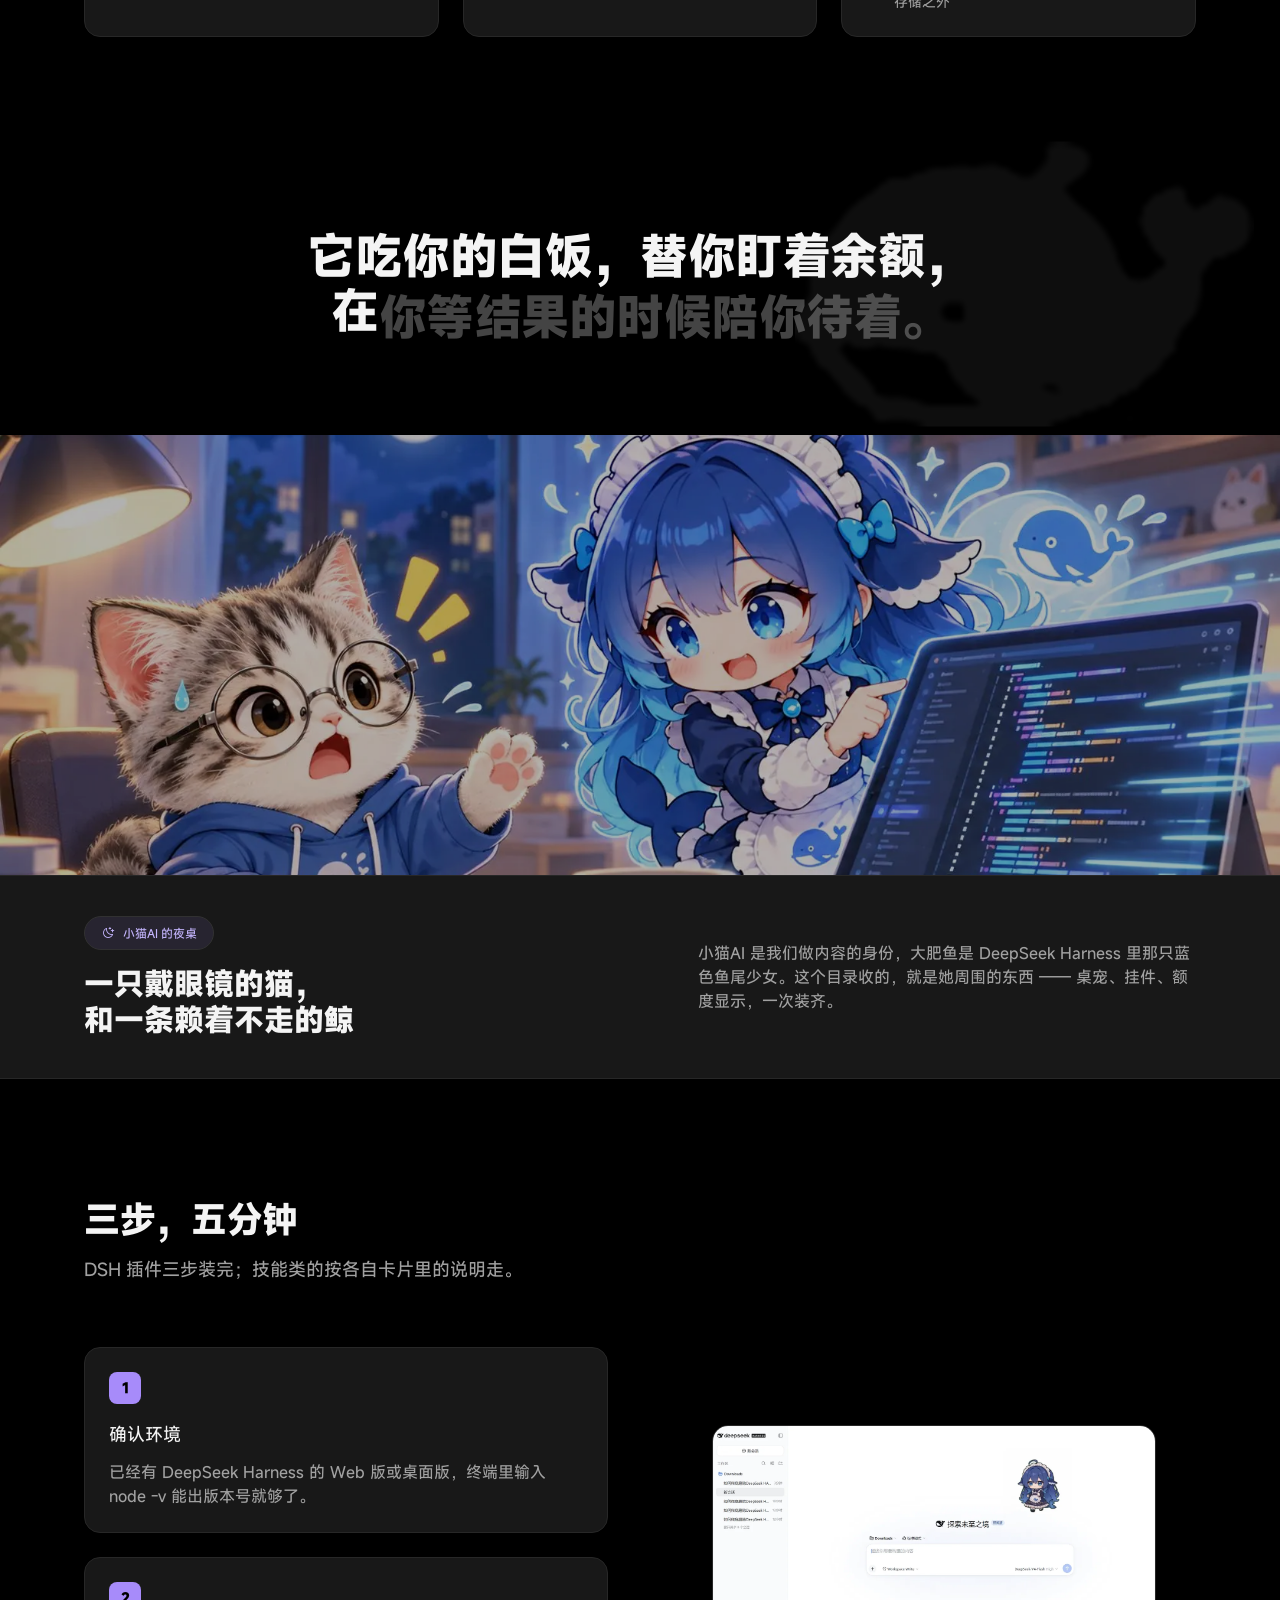
==== commit 79e00003: "收录三个记忆类项目：Letta、mem0、claude-mem（共 33 款）；新增「记忆」分类" ====
--- a/index.html
+++ b/index.html
@@ -31,7 +31,7 @@
 <nav class="nav" aria-label="主导航">
   <a class="nav__brand" href="#top"><img src="assets/whale-mark.png" class="nav__mark" alt=""><span>大肥鱼合集</span></a>
   <div class="nav__links">
-    <a class="nav__link" href="#catalog">插件目录 <span class="nav__badge" data-count-plugins>30</span></a>
+    <a class="nav__link" href="#catalog">插件目录 <span class="nav__badge" data-count-plugins>33</span></a>
     <a class="nav__link" href="#how">怎么装</a>
     <a class="nav__link" href="#faq">常见问题</a>
   </div>
@@ -56,13 +56,13 @@
         <h1 class="t-hero hero__title">你的 Harness，<br><span class="grad">不该只有一个空白输入框</span></h1>
         <p class="hero__sub">大肥鱼系桌面伙伴，加上这圈真正好用的 Agent 技能，一个目录收齐。会玩魔方吃火锅的桌宠、替你盯余额的小鲸鱼、陪你看额度的 GPT娘，还有摘要、架构图、图表、论文转 PPT、16 引擎搜索、自主研究和防骗大师，外加把 QQ 接进 DSH 的桥接、ComfyUI 绘图、Coqui TTS 语音，还有 skills.sh 上装了几十万次的那些好技能。以后有新的，我继续往里加。</p>
         <div class="hero__cta">
-          <a class="btn btn--primary" href="#catalog"><i class="ph ph-list" aria-hidden="true"></i>看这 <span data-count-plugins>30</span> 款插件与技能</a>
+          <a class="btn btn--primary" href="#catalog"><i class="ph ph-list" aria-hidden="true"></i>看这 <span data-count-plugins>33</span> 款插件与技能</a>
           <span class="hero__cta-note">目录就在下面第一条，每款的仓库地址和安装方式都写在卡片里</span>
         </div>
         <div class="hero__proof">
-          <span><i class="ph ph-list-checks" aria-hidden="true"></i><span data-count-plugins-text>已收录 30 款</span></span>
-          <span><i class="ph ph-github-logo" aria-hidden="true"></i>GitHub <span data-stat-stars>1,381,166</span> 个 Star</span>
-          <span><i class="ph ph-download-simple" aria-hidden="true"></i>技能市场累计 <span data-stat-market>13,195,319</span> 次下载</span>
+          <span><i class="ph ph-list-checks" aria-hidden="true"></i><span data-count-plugins-text>已收录 33 款</span></span>
+          <span><i class="ph ph-github-logo" aria-hidden="true"></i>GitHub <span data-stat-stars>1,605,236</span> 个 Star</span>
+          <span><i class="ph ph-download-simple" aria-hidden="true"></i>技能市场累计 <span data-stat-market>14,609,232</span> 次下载</span>
         </div>
       </div>
 
@@ -77,7 +77,7 @@
   <div class="wrap">
     <div class="section-head" data-reveal>
       <span class="eyebrow"><i class="ph ph-list" aria-hidden="true"></i>插件目录</span>
-      <h2 class="t-4xl" data-catalog-heading style="margin-top: var(--s-300);">这一页收录的 30 款插件与技能</h2>
+      <h2 class="t-4xl" data-catalog-heading style="margin-top: var(--s-300);">这一页收录的 33 款插件与技能</h2>
       <p>每收录一款，目录、筛选、统计和数据都会自动更新。觉得还缺哪个插件或技能，说一声就补上。</p>
     </div>
 
@@ -111,7 +111,7 @@
       <h3 class="t-xl" style="margin-top: var(--s-200);">没有找到对应的插件</h3>
       <p class="t-base" style="margin-top: var(--s-100); color: var(--ink-2);" data-empty-text>换个词试试，或者直接去看看插件仓库。</p>
       <div style="margin-top: var(--s-300); display:flex; gap: var(--s-200); flex-wrap:wrap;">
-        <a class="btn btn--ghost btn--sm" href="https://github.com/PC2005-cloud/awesome-dsh-plugin" target="_blank" rel="noopener noreferrer"><i class="ph ph-github-logo" aria-hidden="true"></i>DSH 插件精选列表</a>
+        <a class="btn btn--ghost btn--sm" href="https://github.com/awesome-dsh-plugin/awesome-dsh-plugin" target="_blank" rel="noopener noreferrer"><i class="ph ph-github-logo" aria-hidden="true"></i>DSH 插件精选列表</a>
       </div>
     </div>
   </div>
@@ -183,23 +183,23 @@
   <div class="wrap">
     <div class="grid grid-5" data-reveal>
       <div class="stat">
-        <p class="stat__n" data-stat-count>30</p>
+        <p class="stat__n" data-stat-count>33</p>
         <p class="stat__l">当前收录的插件与技能数量</p>
       </div>
       <div class="stat">
-        <p class="stat__n" data-stat-stars>1,381,166</p>
+        <p class="stat__n" data-stat-stars>1,605,236</p>
         <p class="stat__l">这些项目在 GitHub 的 Star 合计</p>
       </div>
       <div class="stat">
-        <p class="stat__n" data-stat-downloads>602,639</p>
+        <p class="stat__n" data-stat-downloads>2,068,907</p>
         <p class="stat__l">npm 插件近 30 天的下载次数</p>
       </div>
       <div class="stat">
-        <p class="stat__n" data-stat-market>13,195,319</p>
+        <p class="stat__n" data-stat-market>14,609,232</p>
         <p class="stat__l">技能市场的累计下载次数</p>
       </div>
       <div class="stat">
-        <p class="stat__n" data-stat-installs>6,399,090</p>
+        <p class="stat__n" data-stat-installs>6,545,936</p>
         <p class="stat__l">skills.sh 技能的累计安装次数</p>
       </div>
     </div>
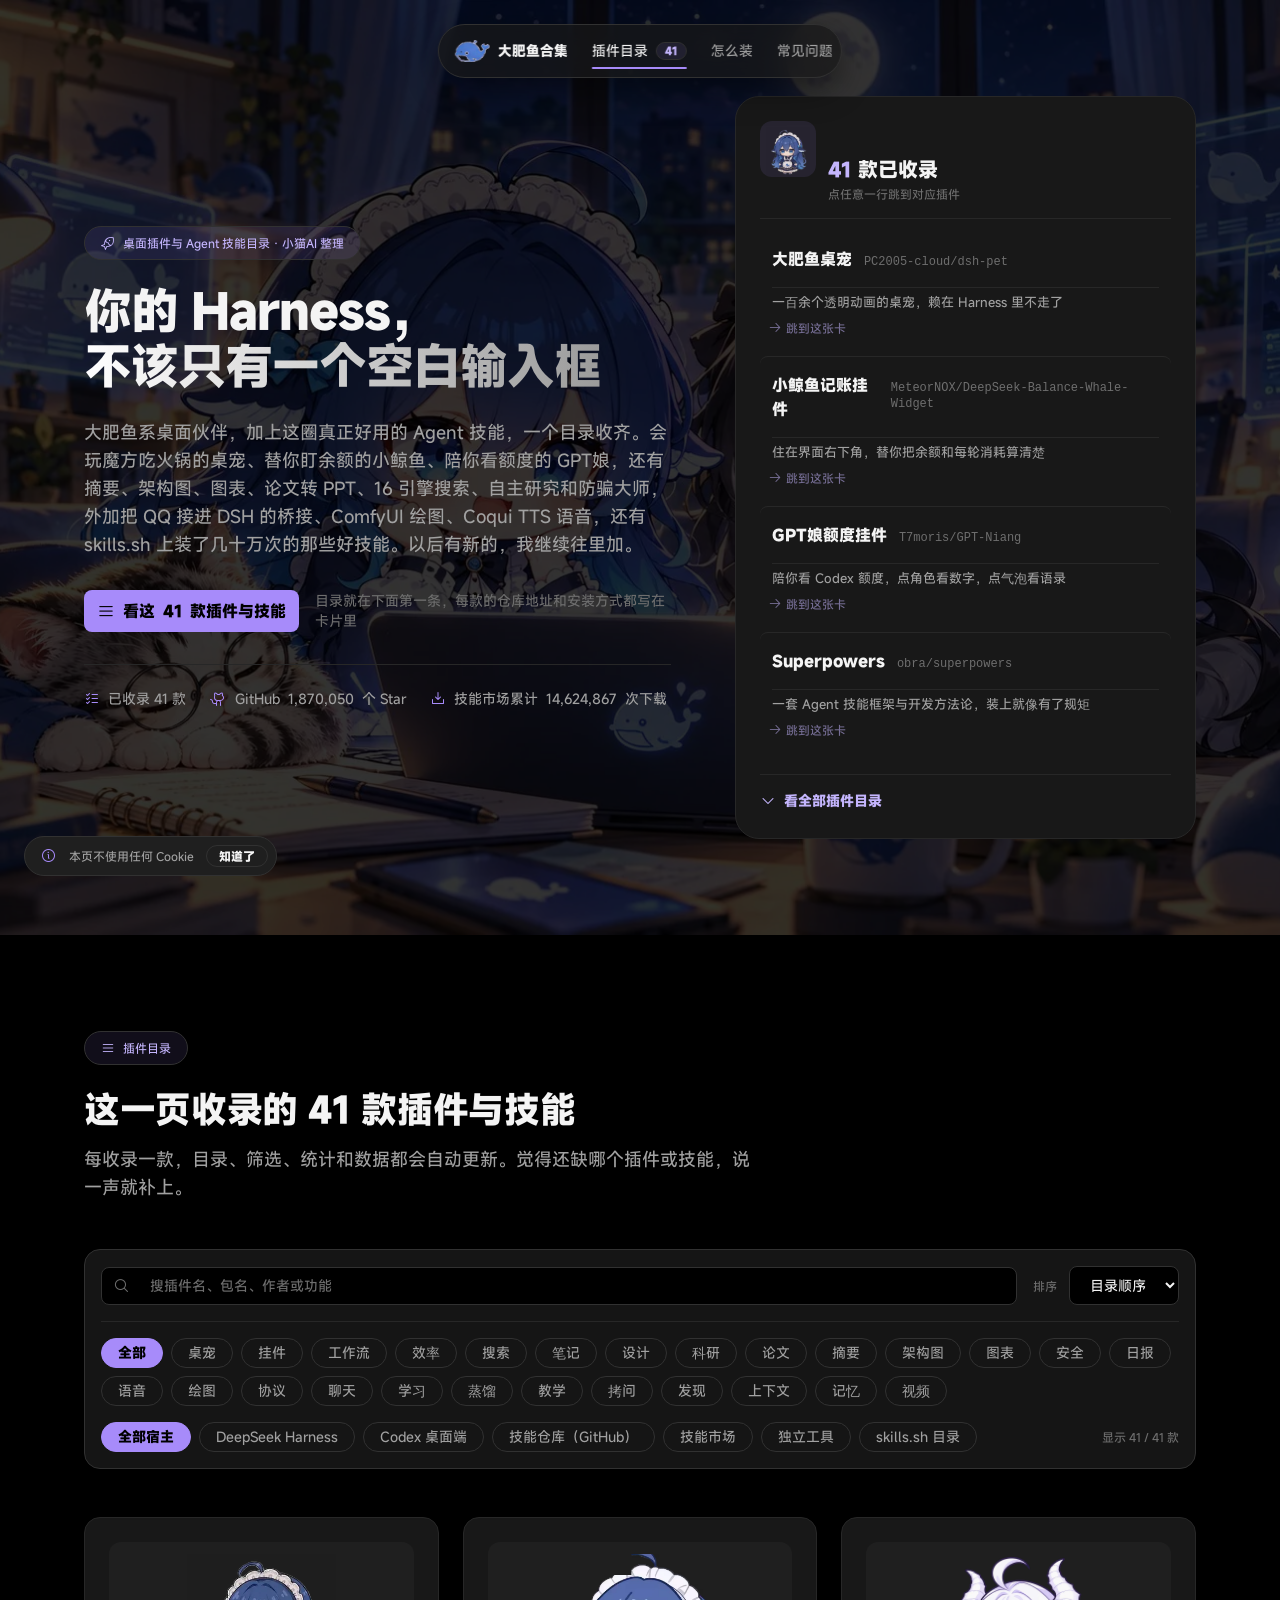
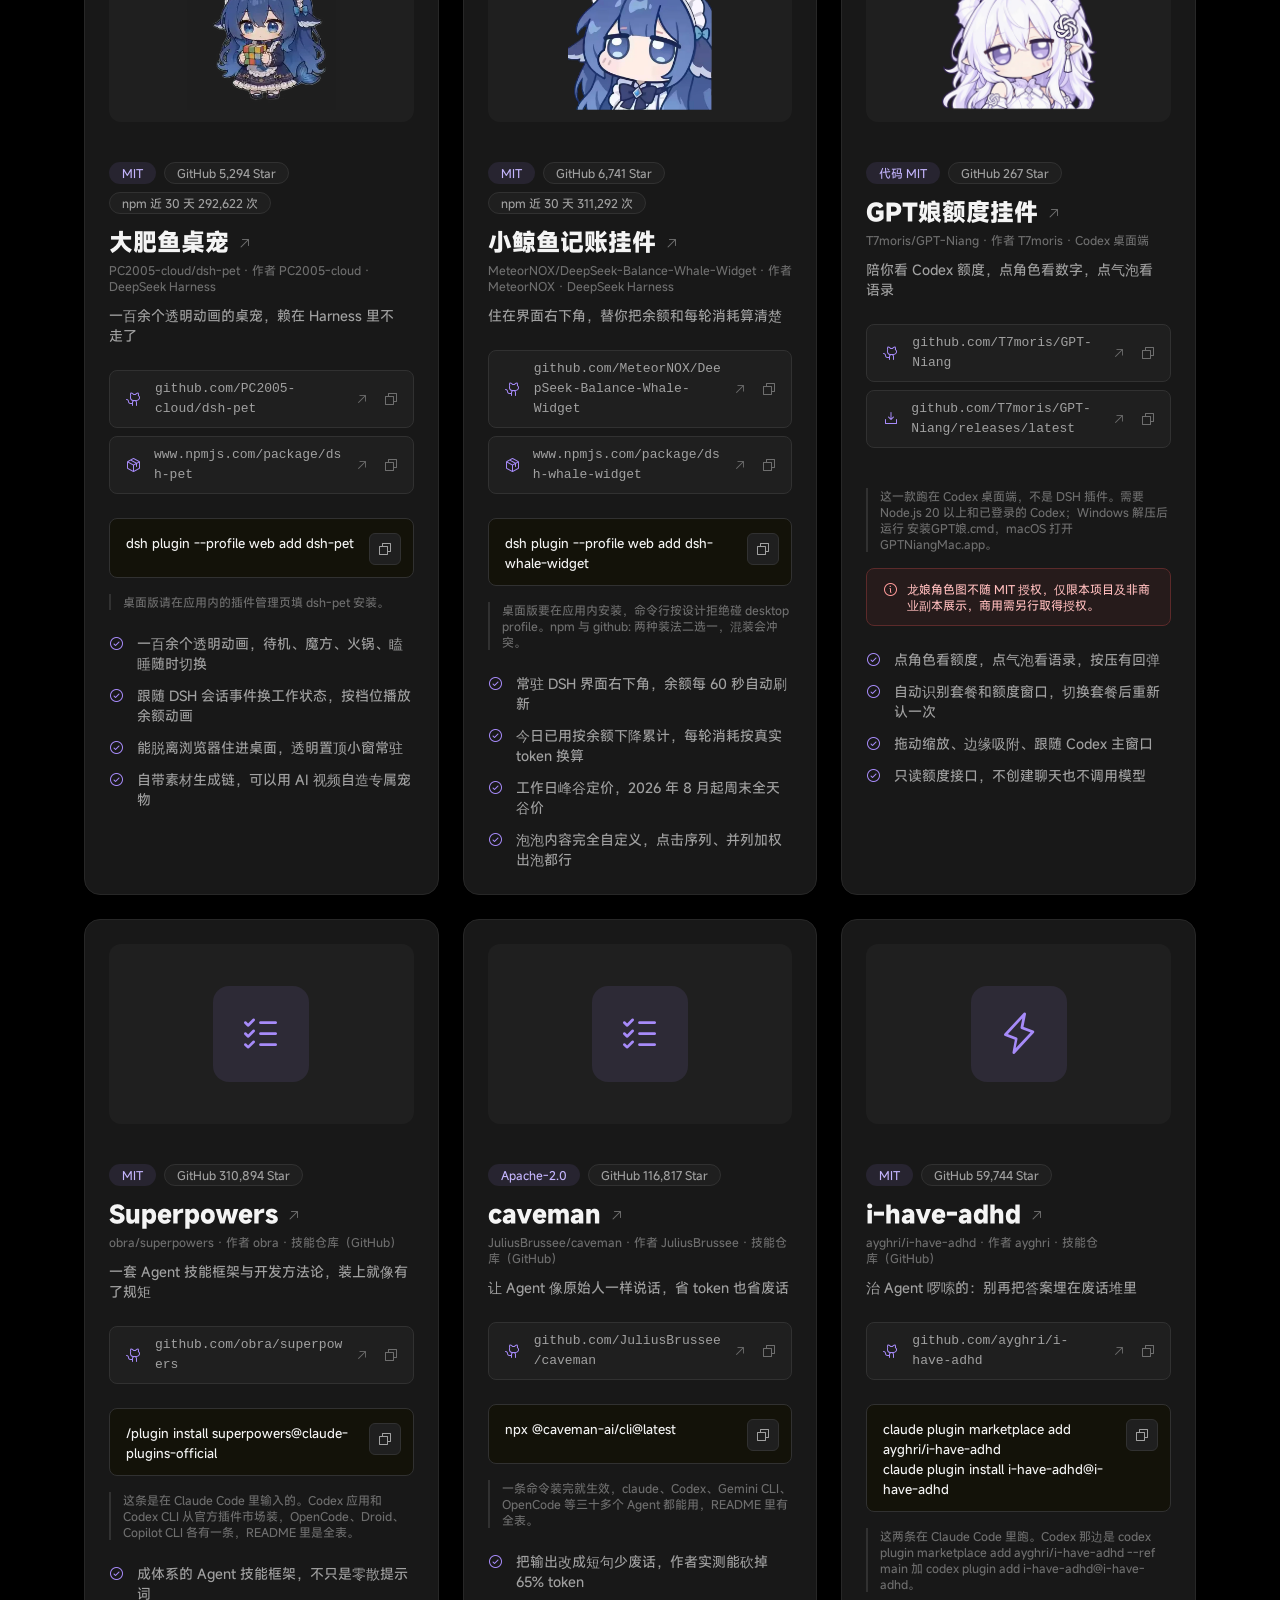
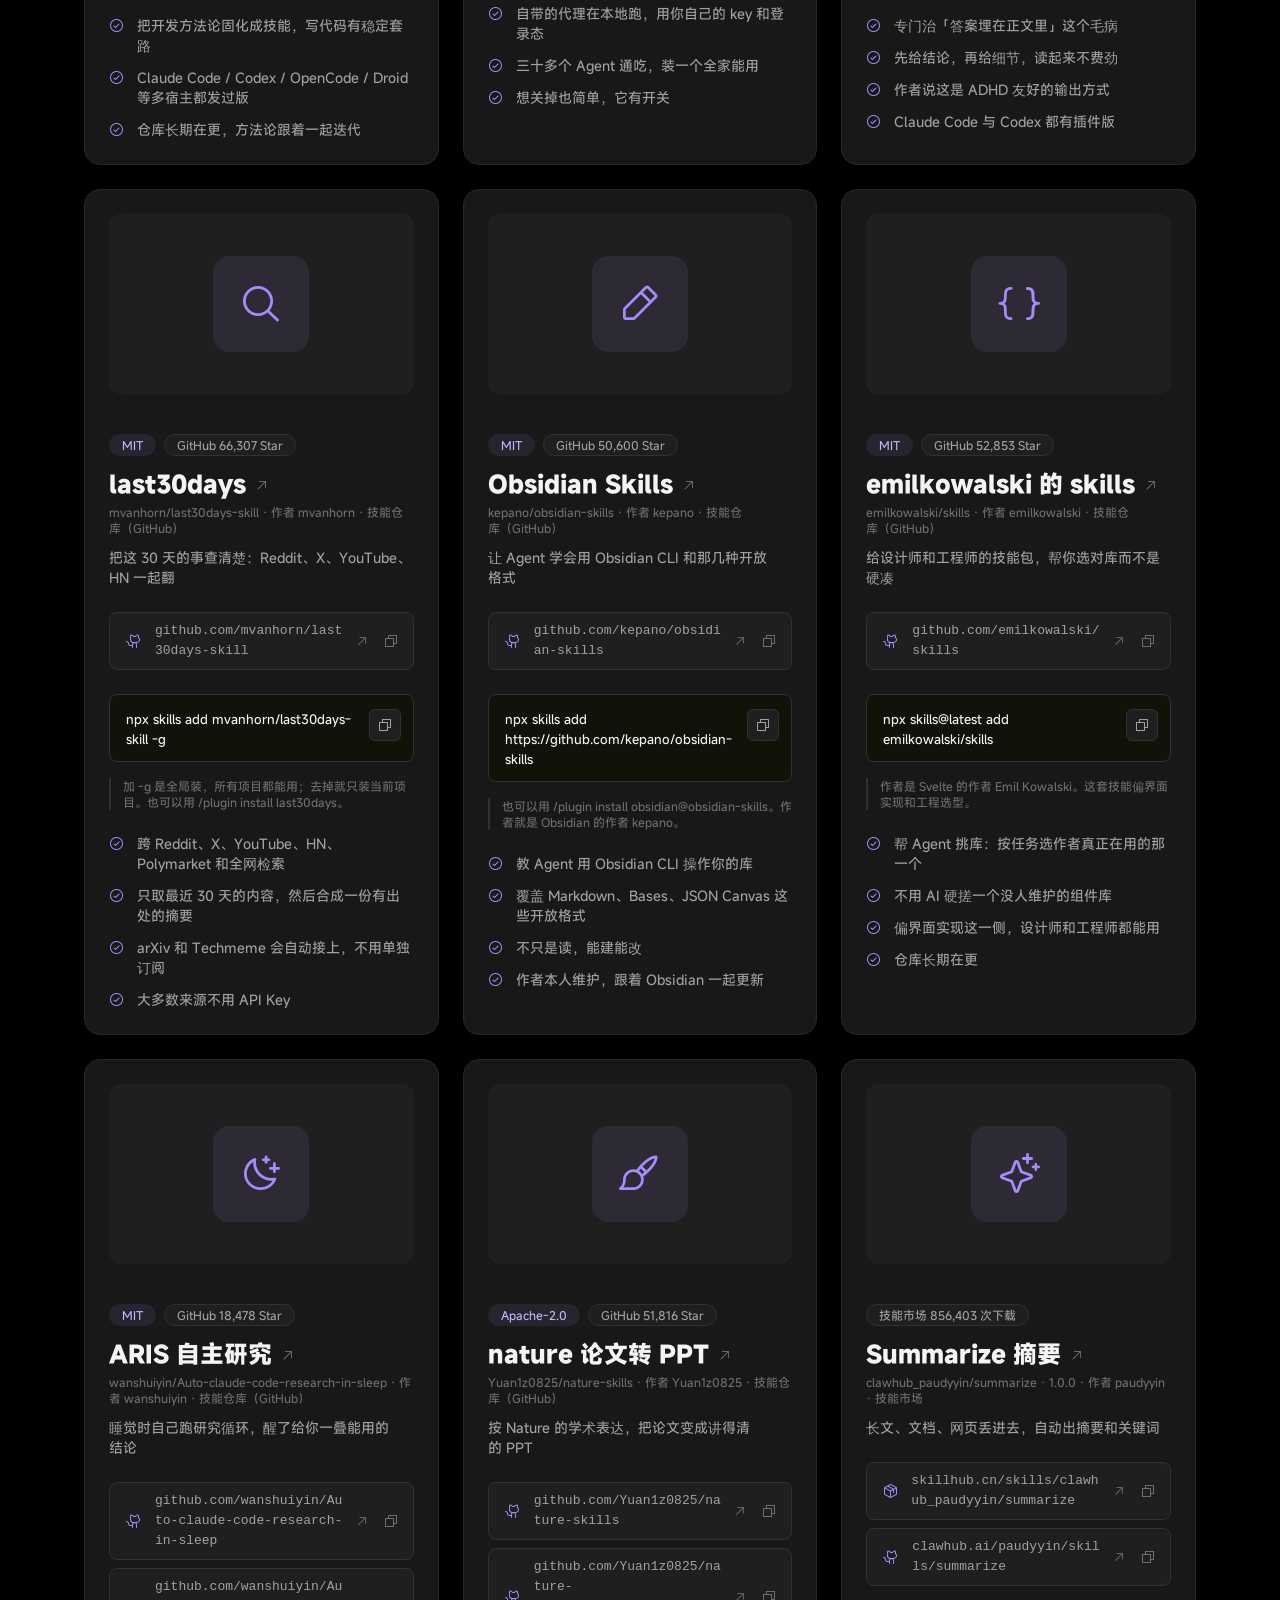
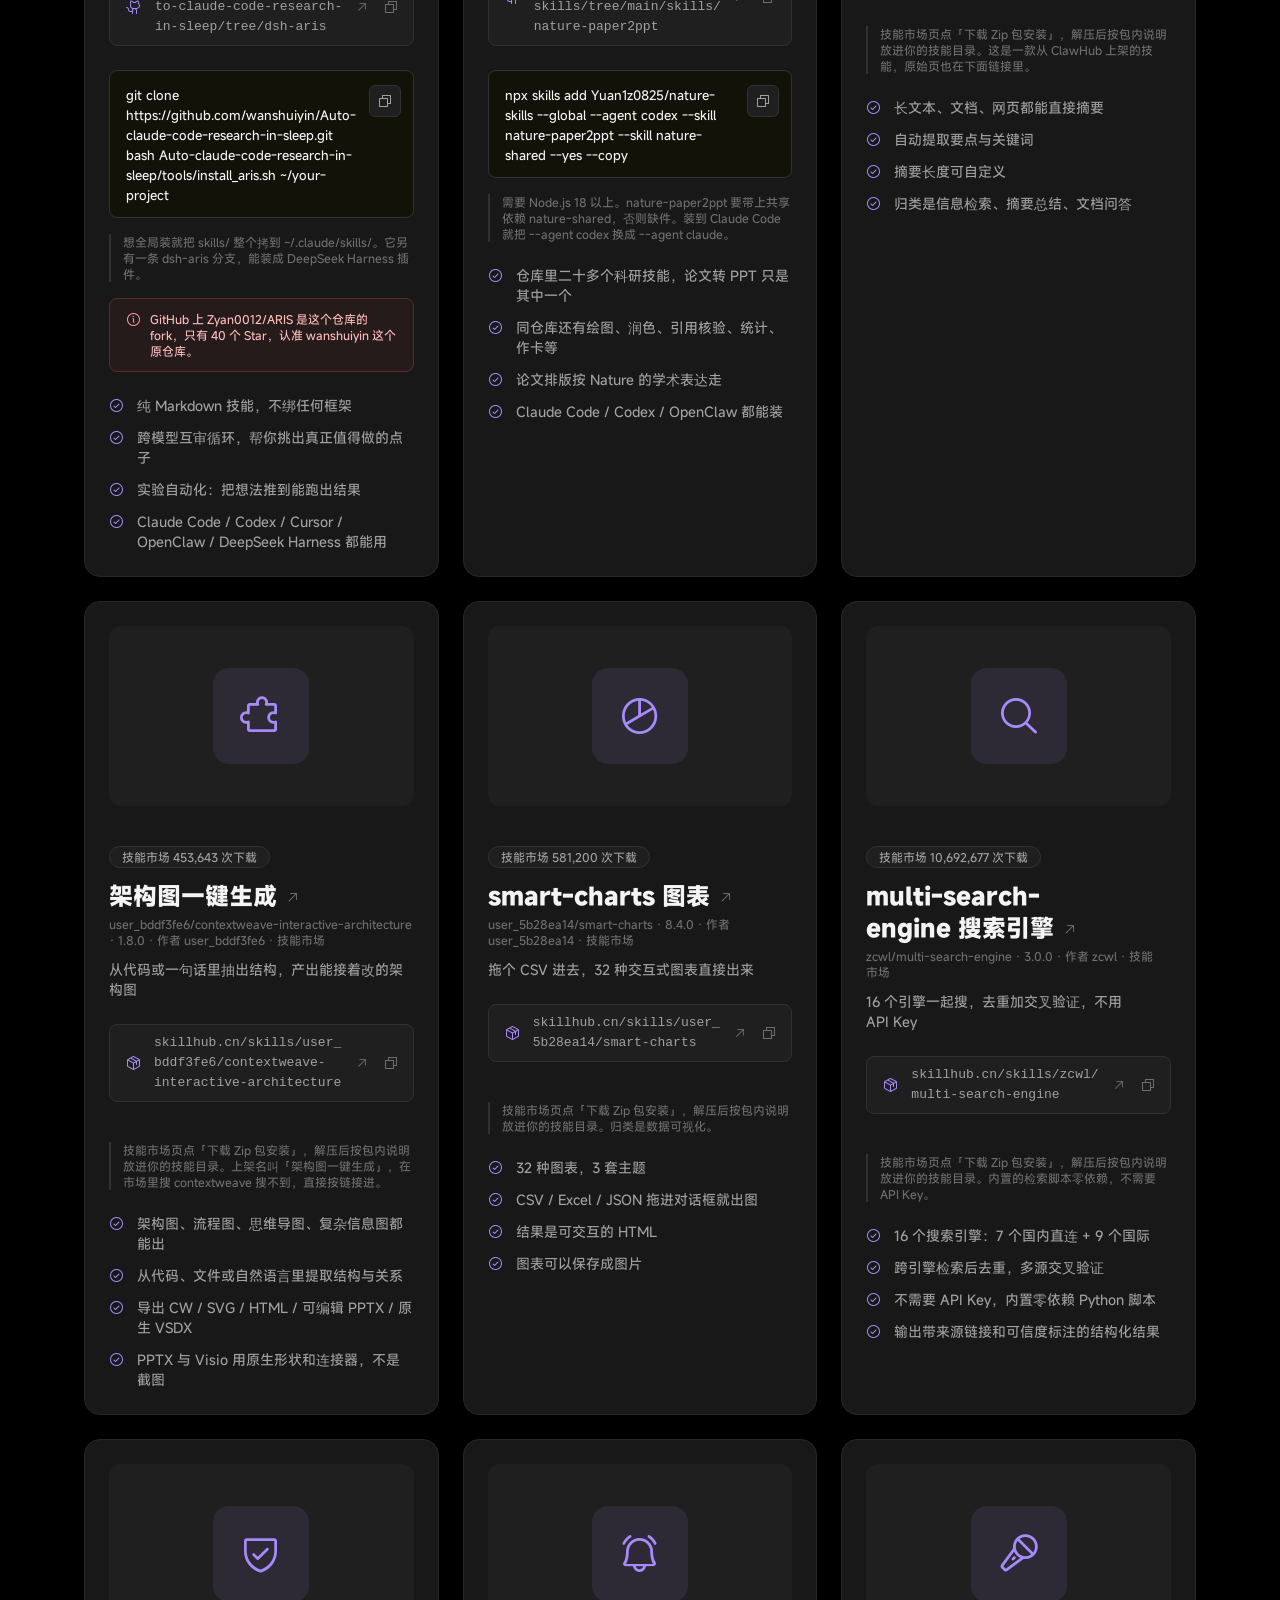
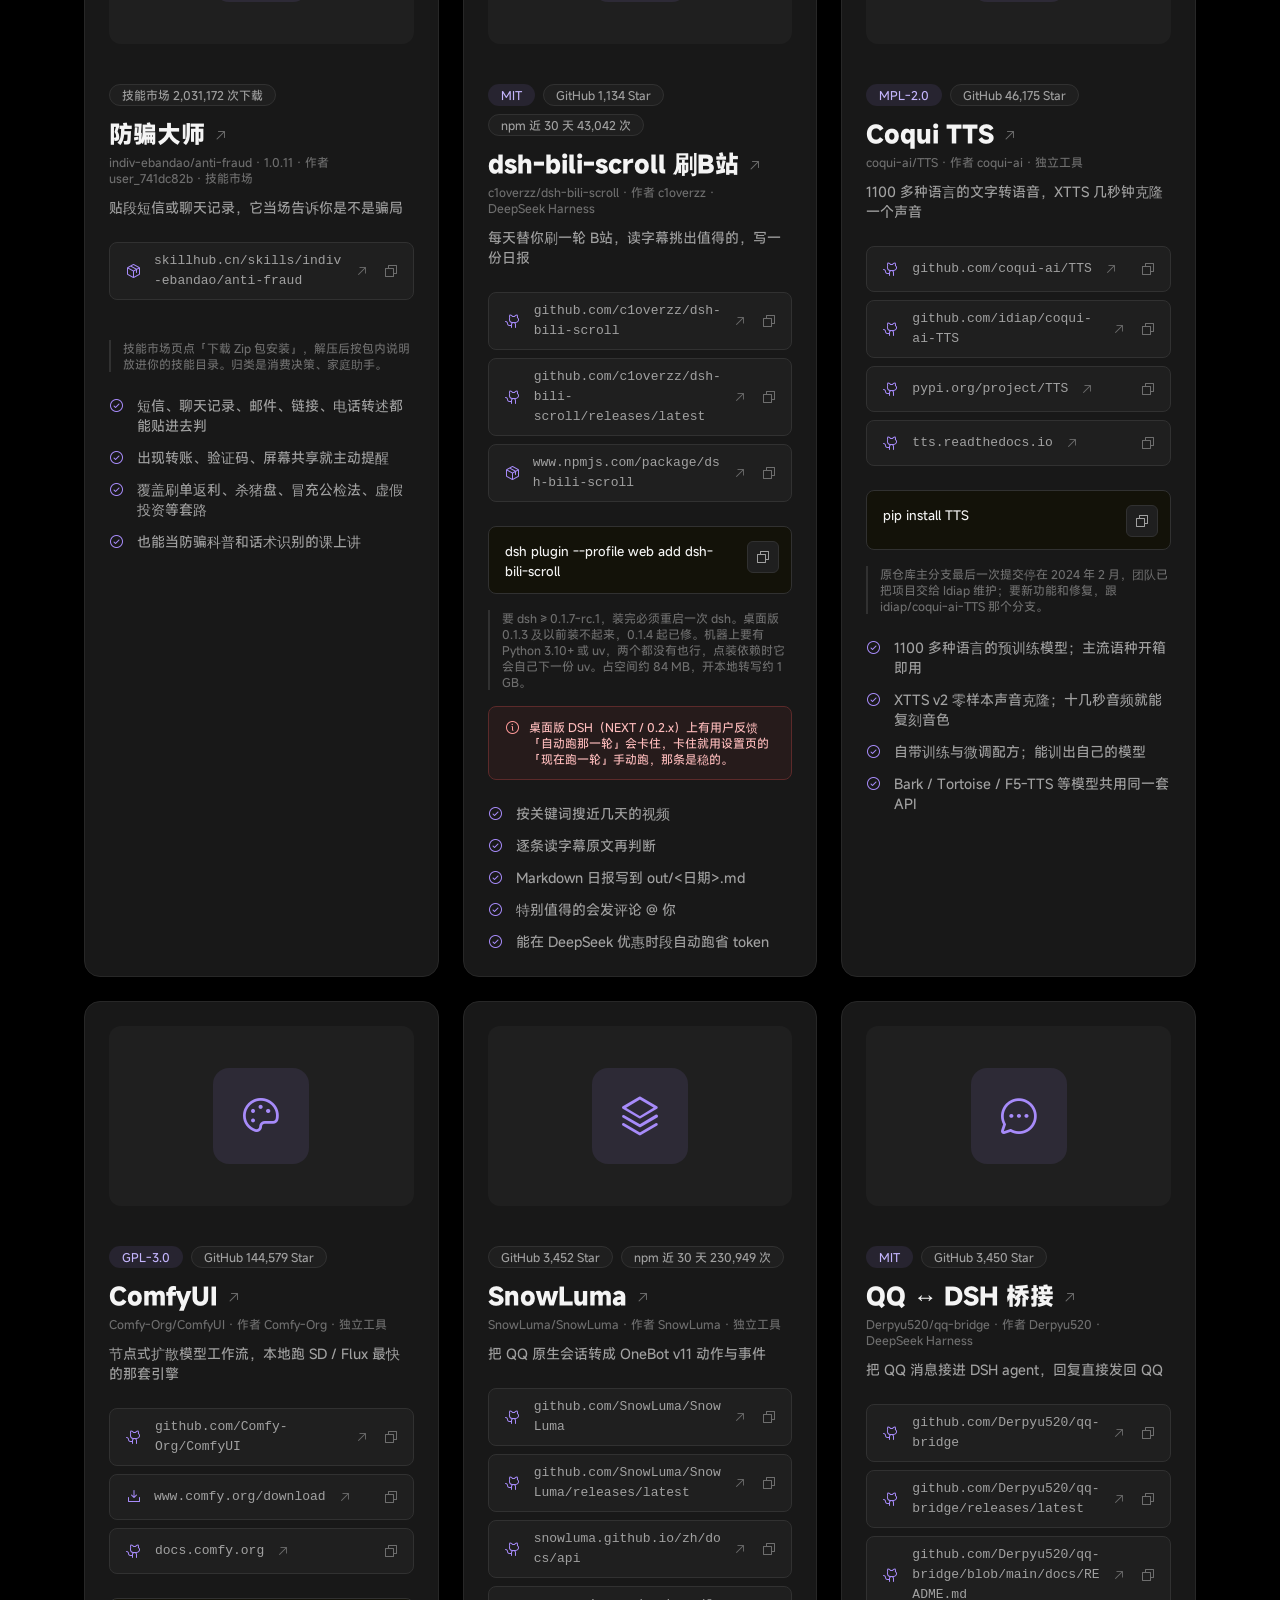
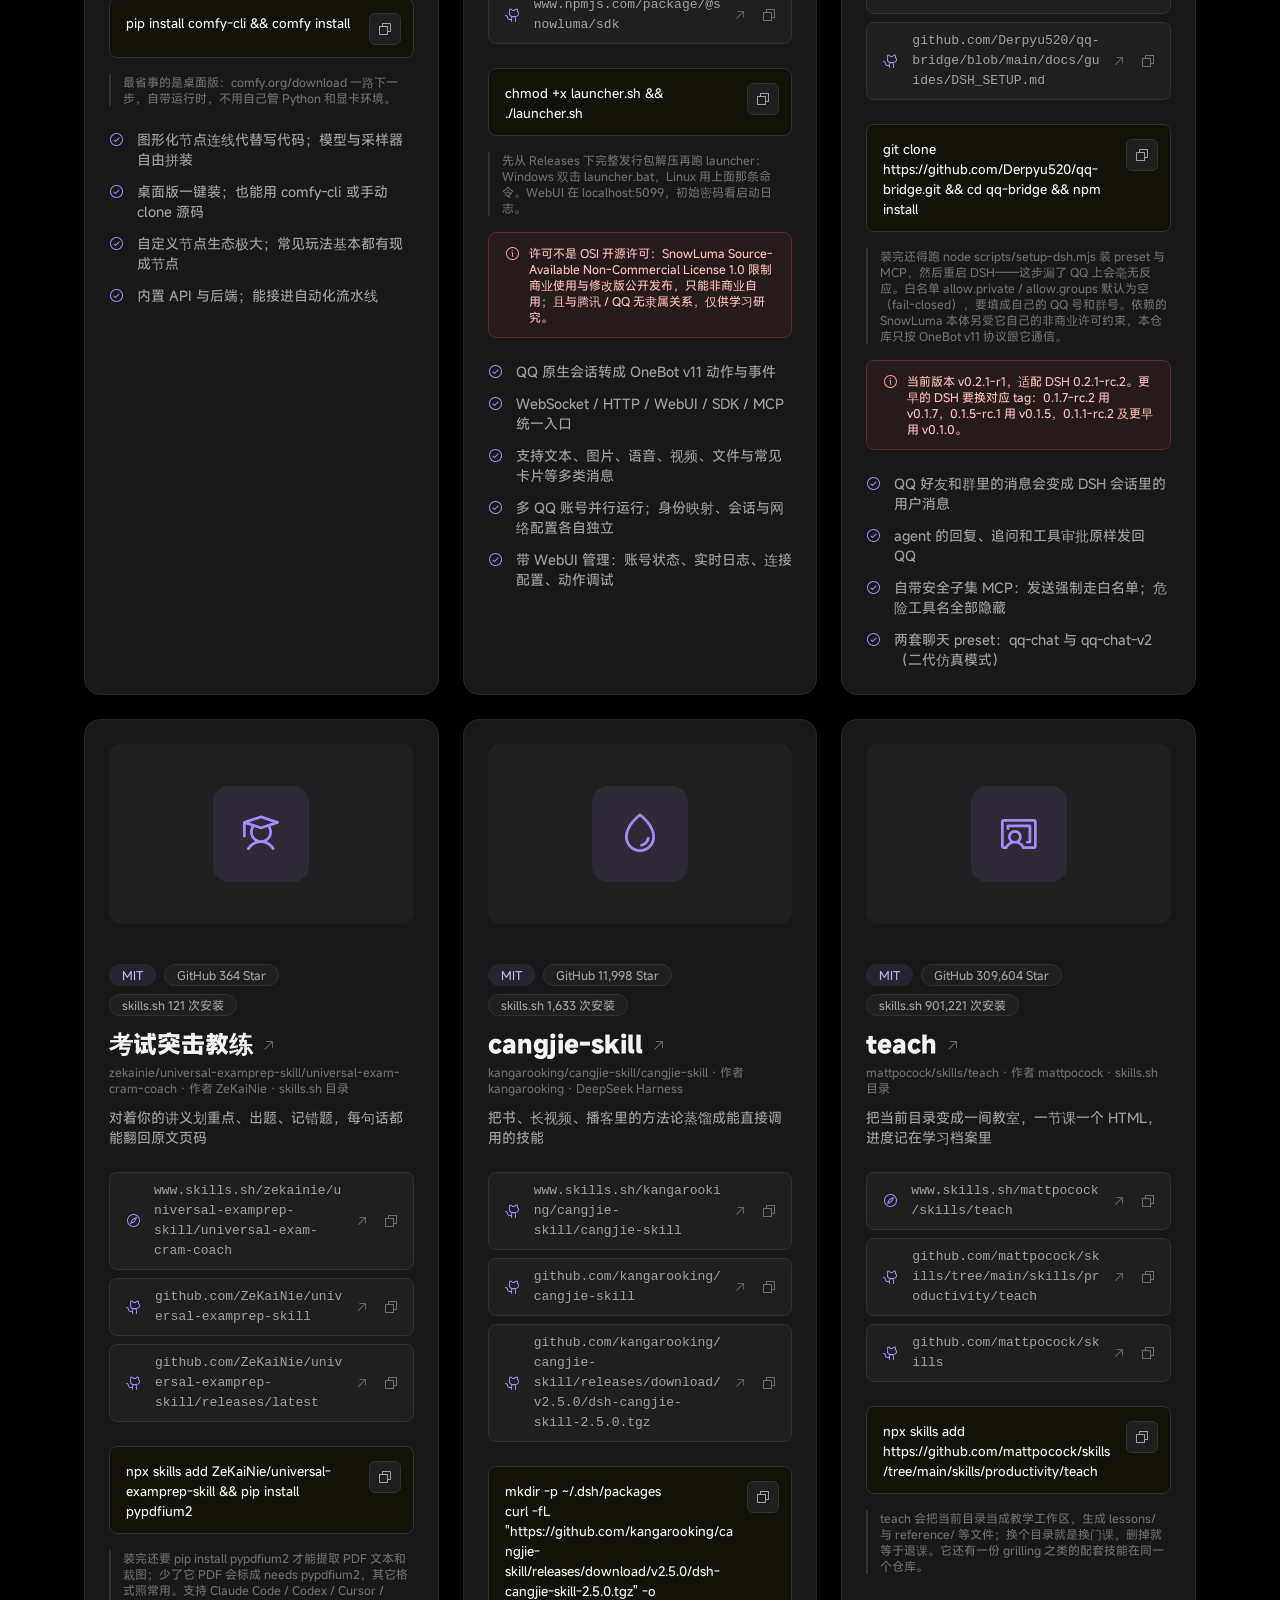
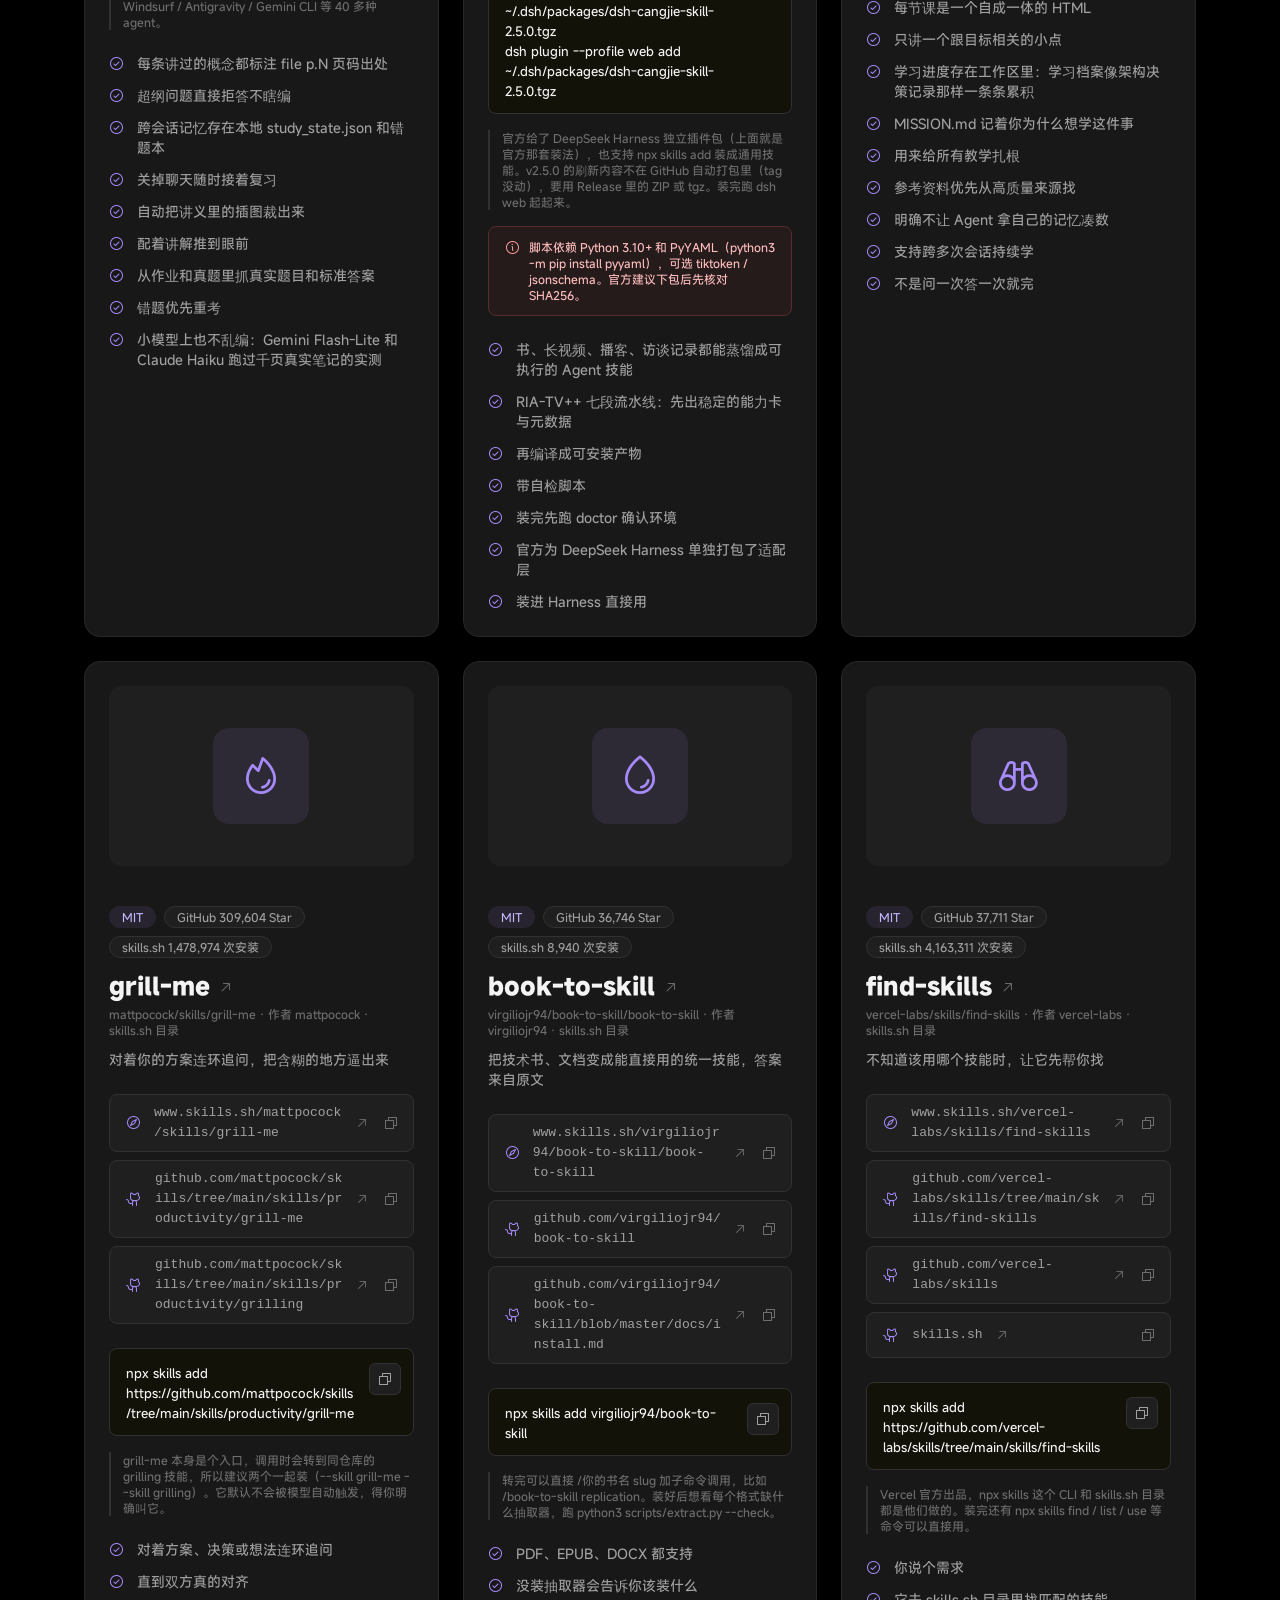
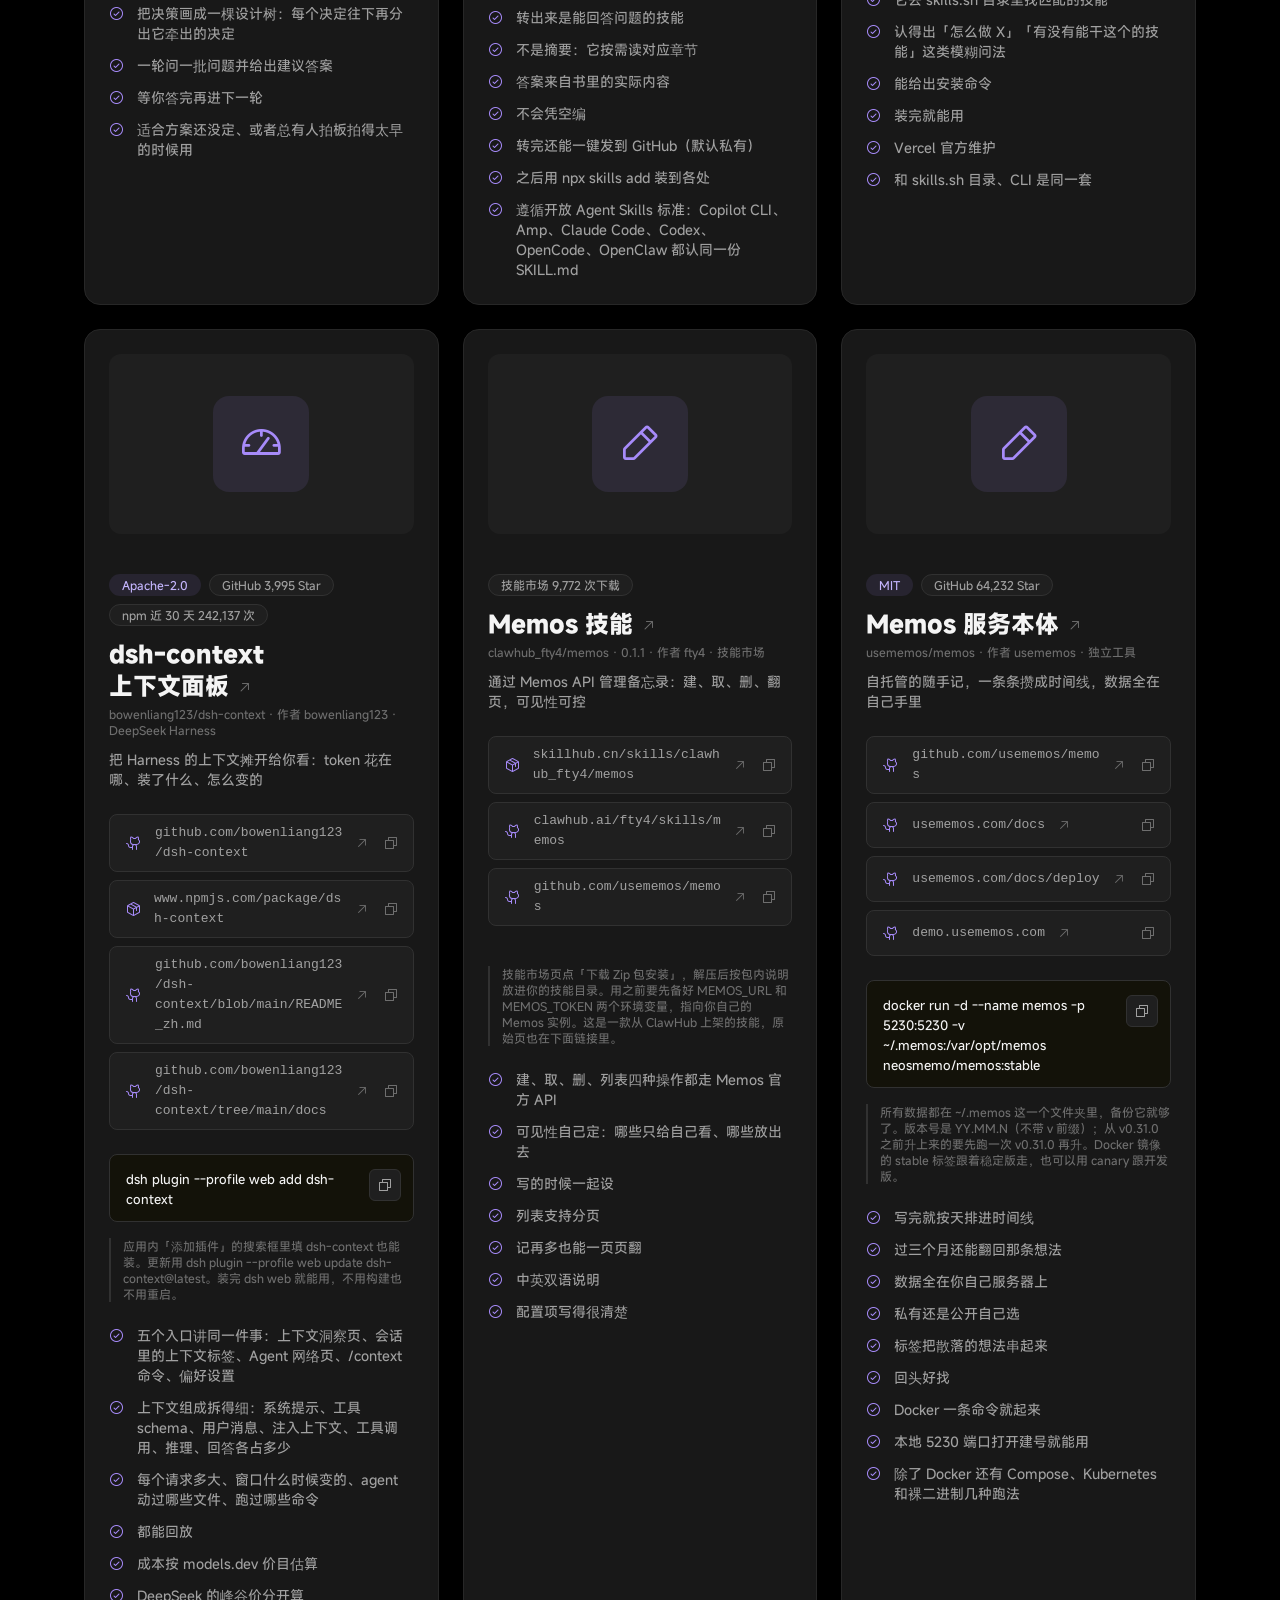
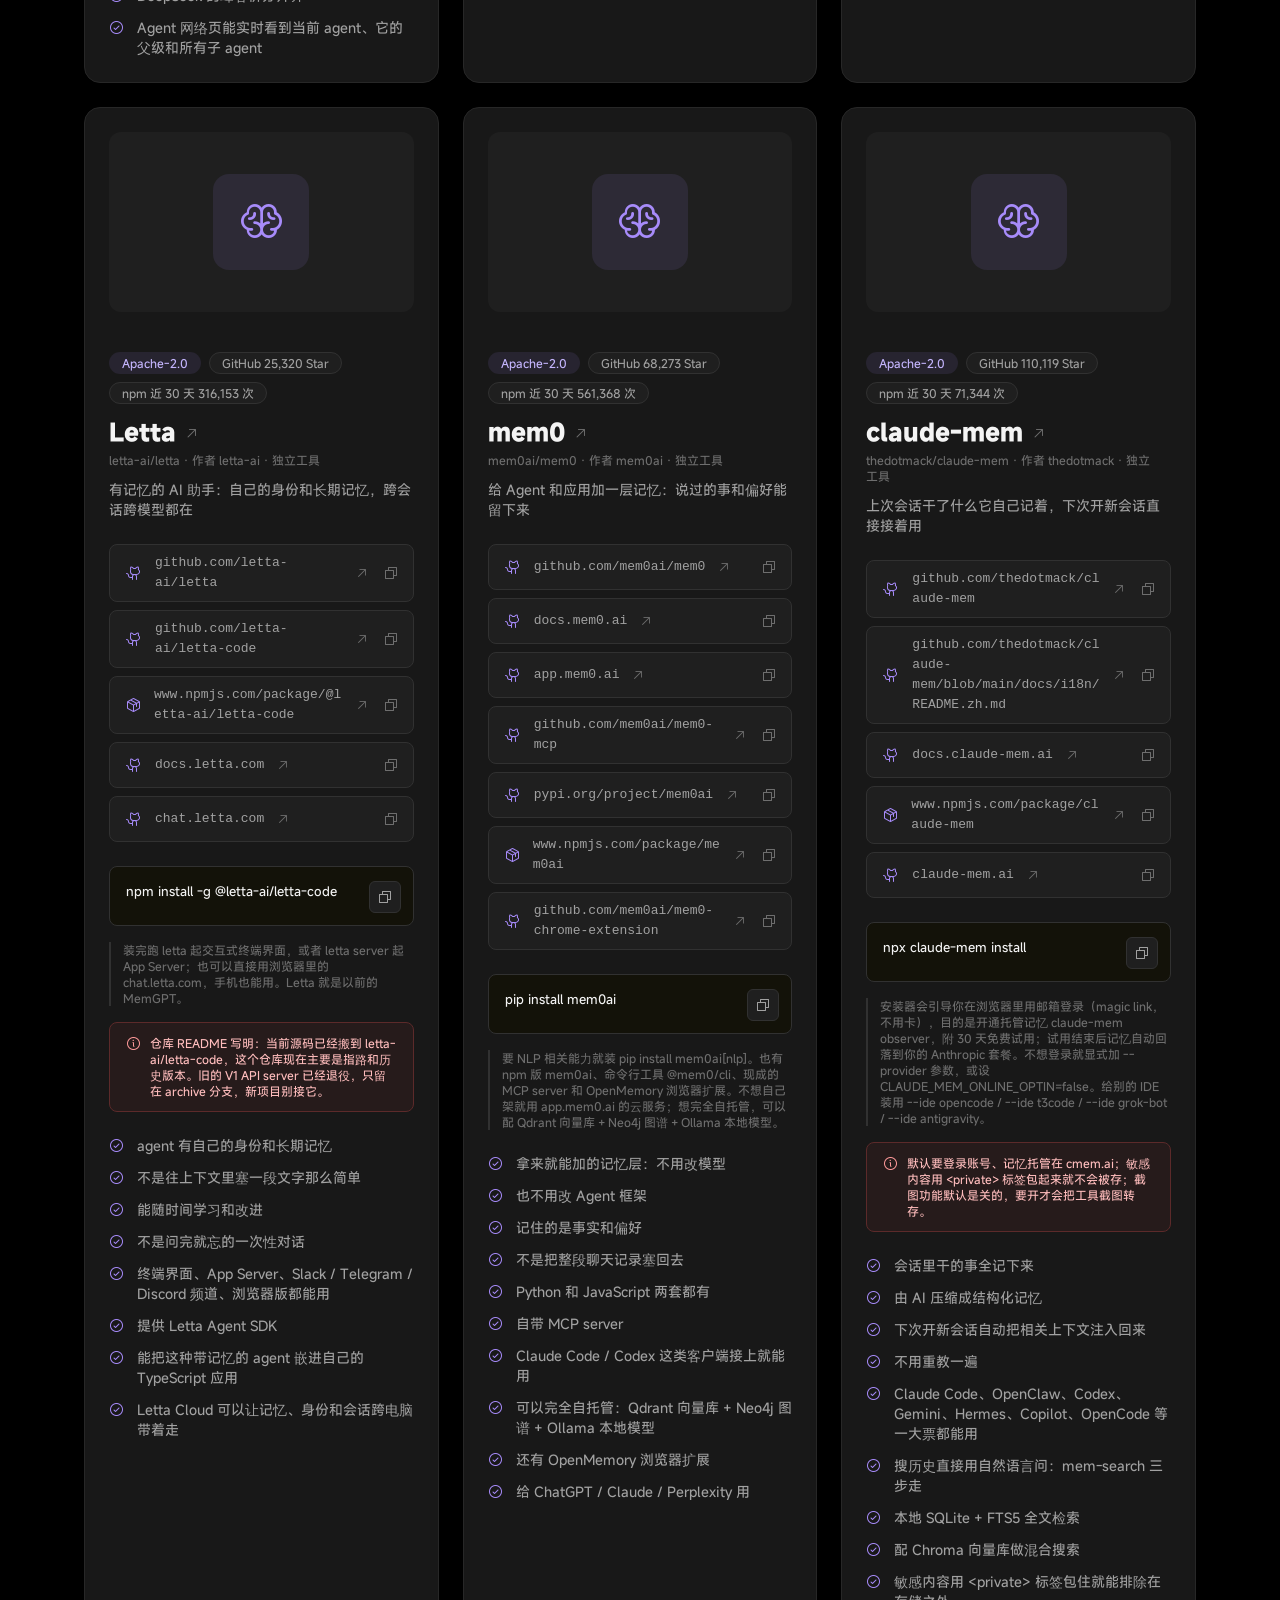
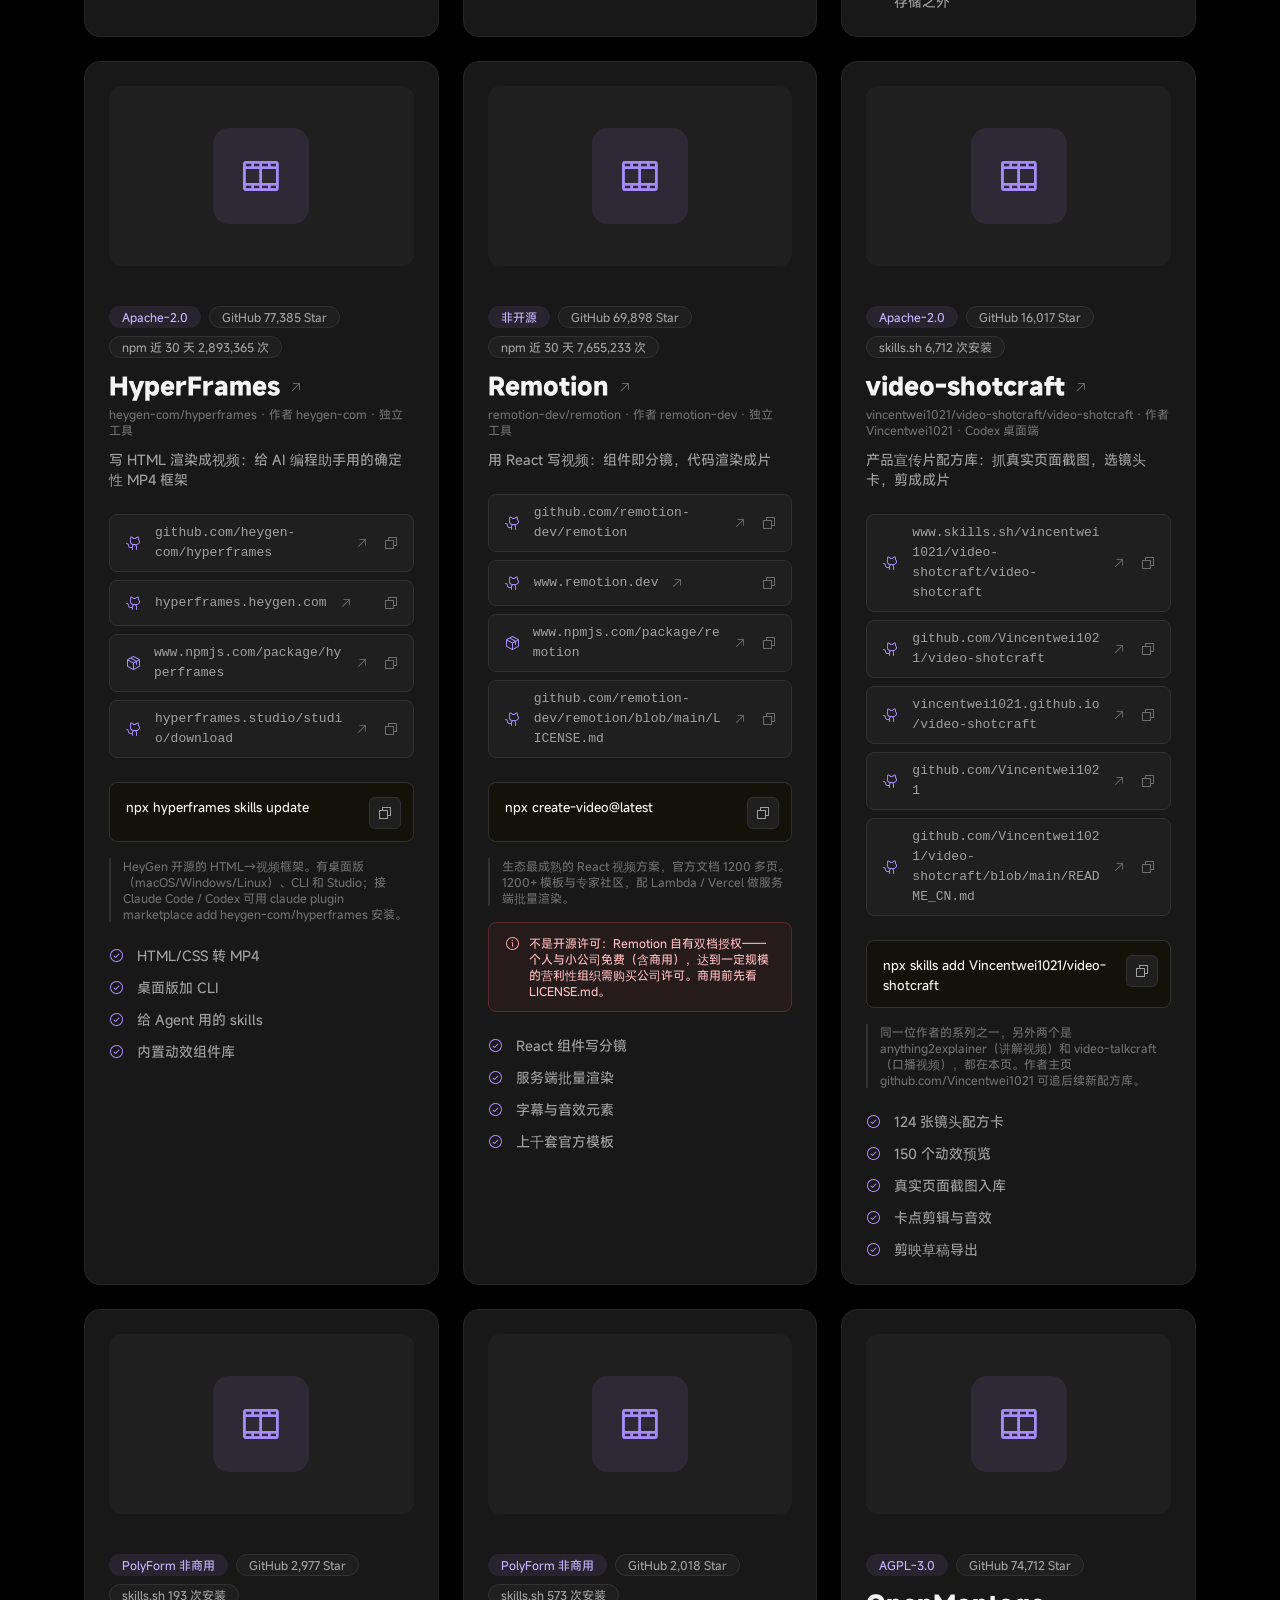
==== commit 11306b7c: "收录 8 个视频方向项目：HyperFrames、Remotion、video-shotcraft、anything2explainer、video-talkcraft、OpenMontage、vid" ====
--- a/index.html
+++ b/index.html
@@ -31,7 +31,7 @@
 <nav class="nav" aria-label="主导航">
   <a class="nav__brand" href="#top"><img src="assets/whale-mark.png" class="nav__mark" alt=""><span>大肥鱼合集</span></a>
   <div class="nav__links">
-    <a class="nav__link" href="#catalog">插件目录 <span class="nav__badge" data-count-plugins>33</span></a>
+    <a class="nav__link" href="#catalog">插件目录 <span class="nav__badge" data-count-plugins>41</span></a>
     <a class="nav__link" href="#how">怎么装</a>
     <a class="nav__link" href="#faq">常见问题</a>
   </div>
@@ -56,13 +56,13 @@
         <h1 class="t-hero hero__title">你的 Harness，<br><span class="grad">不该只有一个空白输入框</span></h1>
         <p class="hero__sub">大肥鱼系桌面伙伴，加上这圈真正好用的 Agent 技能，一个目录收齐。会玩魔方吃火锅的桌宠、替你盯余额的小鲸鱼、陪你看额度的 GPT娘，还有摘要、架构图、图表、论文转 PPT、16 引擎搜索、自主研究和防骗大师，外加把 QQ 接进 DSH 的桥接、ComfyUI 绘图、Coqui TTS 语音，还有 skills.sh 上装了几十万次的那些好技能。以后有新的，我继续往里加。</p>
         <div class="hero__cta">
-          <a class="btn btn--primary" href="#catalog"><i class="ph ph-list" aria-hidden="true"></i>看这 <span data-count-plugins>33</span> 款插件与技能</a>
+          <a class="btn btn--primary" href="#catalog"><i class="ph ph-list" aria-hidden="true"></i>看这 <span data-count-plugins>41</span> 款插件与技能</a>
           <span class="hero__cta-note">目录就在下面第一条，每款的仓库地址和安装方式都写在卡片里</span>
         </div>
         <div class="hero__proof">
-          <span><i class="ph ph-list-checks" aria-hidden="true"></i><span data-count-plugins-text>已收录 33 款</span></span>
-          <span><i class="ph ph-github-logo" aria-hidden="true"></i>GitHub <span data-stat-stars>1,605,236</span> 个 Star</span>
-          <span><i class="ph ph-download-simple" aria-hidden="true"></i>技能市场累计 <span data-stat-market>14,609,232</span> 次下载</span>
+          <span><i class="ph ph-list-checks" aria-hidden="true"></i><span data-count-plugins-text>已收录 41 款</span></span>
+          <span><i class="ph ph-github-logo" aria-hidden="true"></i>GitHub <span data-stat-stars>1,870,050</span> 个 Star</span>
+          <span><i class="ph ph-download-simple" aria-hidden="true"></i>技能市场累计 <span data-stat-market>14,624,867</span> 次下载</span>
         </div>
       </div>
 
@@ -77,7 +77,7 @@
   <div class="wrap">
     <div class="section-head" data-reveal>
       <span class="eyebrow"><i class="ph ph-list" aria-hidden="true"></i>插件目录</span>
-      <h2 class="t-4xl" data-catalog-heading style="margin-top: var(--s-300);">这一页收录的 33 款插件与技能</h2>
+      <h2 class="t-4xl" data-catalog-heading style="margin-top: var(--s-300);">这一页收录的 41 款插件与技能</h2>
       <p>每收录一款，目录、筛选、统计和数据都会自动更新。觉得还缺哪个插件或技能，说一声就补上。</p>
     </div>
 
@@ -183,23 +183,23 @@
   <div class="wrap">
     <div class="grid grid-5" data-reveal>
       <div class="stat">
-        <p class="stat__n" data-stat-count>33</p>
+        <p class="stat__n" data-stat-count>41</p>
         <p class="stat__l">当前收录的插件与技能数量</p>
       </div>
       <div class="stat">
-        <p class="stat__n" data-stat-stars>1,605,236</p>
+        <p class="stat__n" data-stat-stars>1,870,050</p>
         <p class="stat__l">这些项目在 GitHub 的 Star 合计</p>
       </div>
       <div class="stat">
-        <p class="stat__n" data-stat-downloads>2,068,907</p>
+        <p class="stat__n" data-stat-downloads>12,617,505</p>
         <p class="stat__l">npm 插件近 30 天的下载次数</p>
       </div>
       <div class="stat">
-        <p class="stat__n" data-stat-market>14,609,232</p>
+        <p class="stat__n" data-stat-market>14,624,867</p>
         <p class="stat__l">技能市场的累计下载次数</p>
       </div>
       <div class="stat">
-        <p class="stat__n" data-stat-installs>6,545,936</p>
+        <p class="stat__n" data-stat-installs>6,583,783</p>
         <p class="stat__l">skills.sh 技能的累计安装次数</p>
       </div>
     </div>
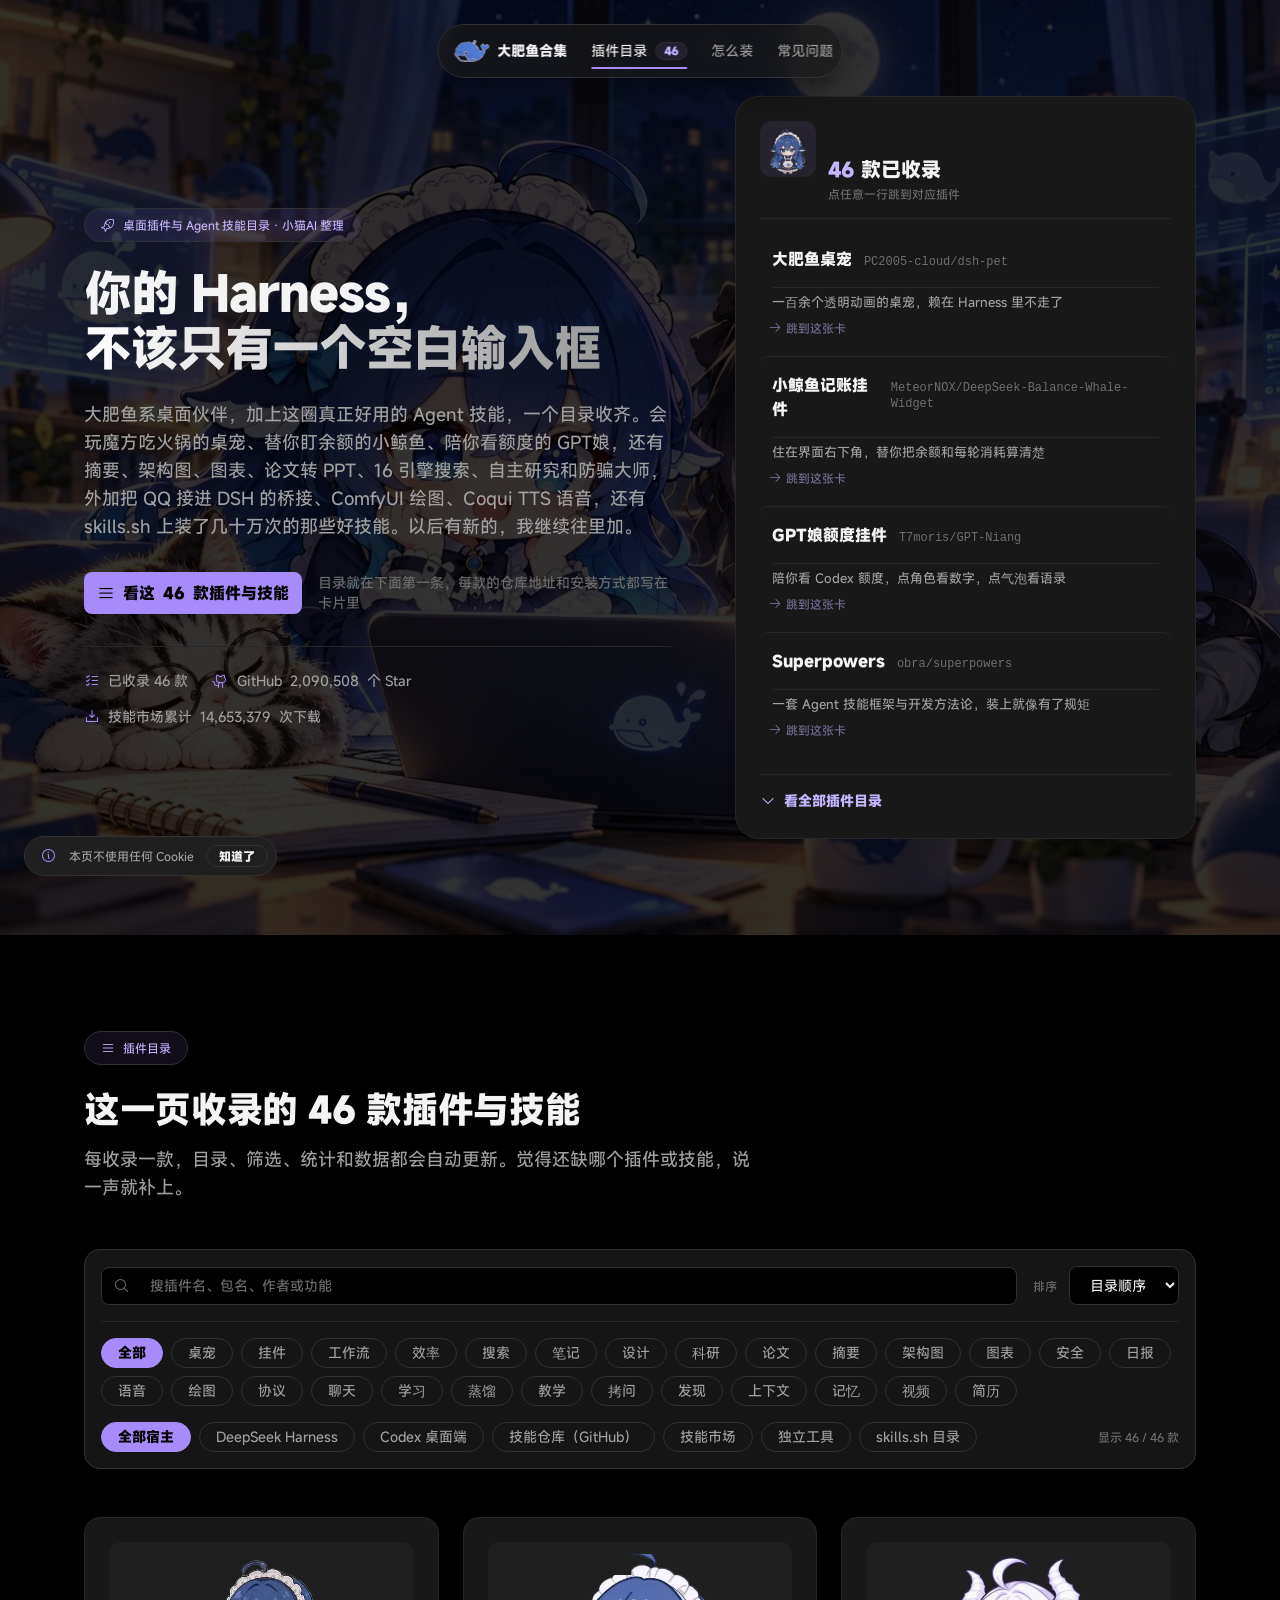
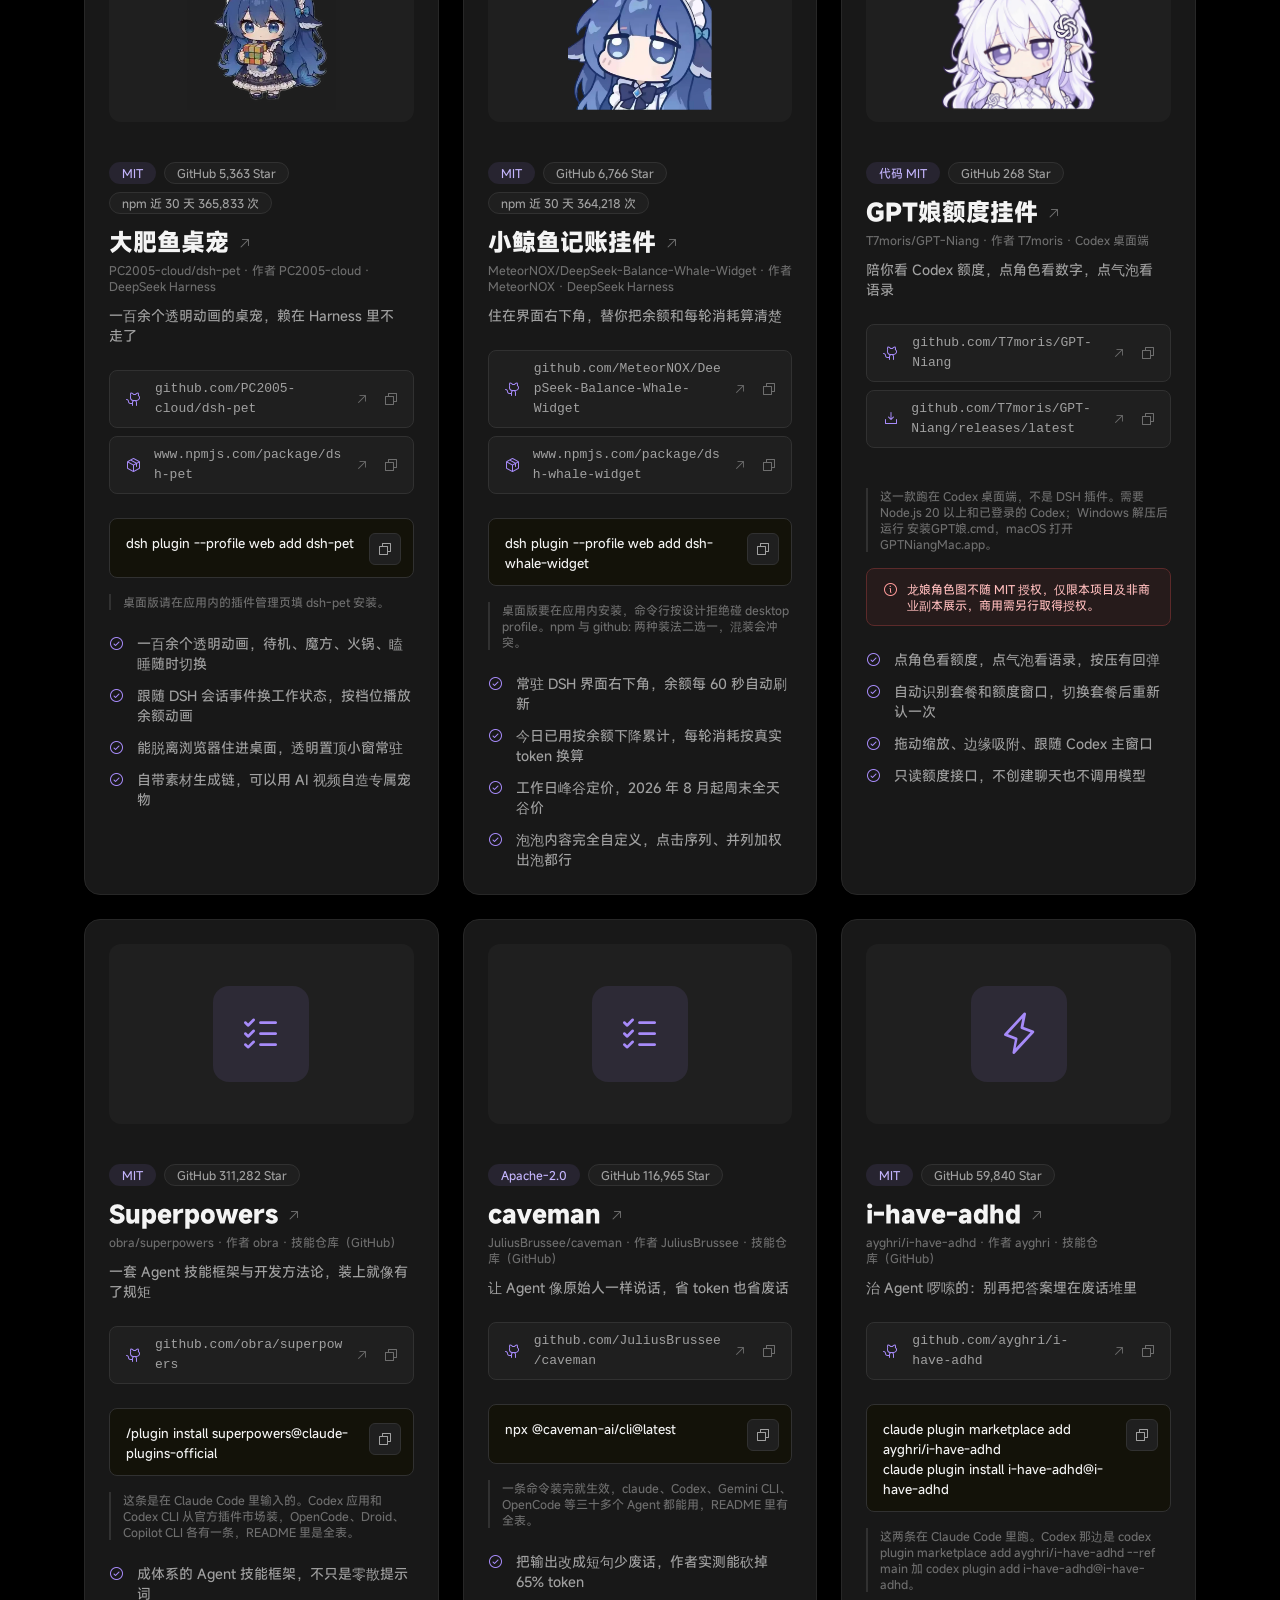
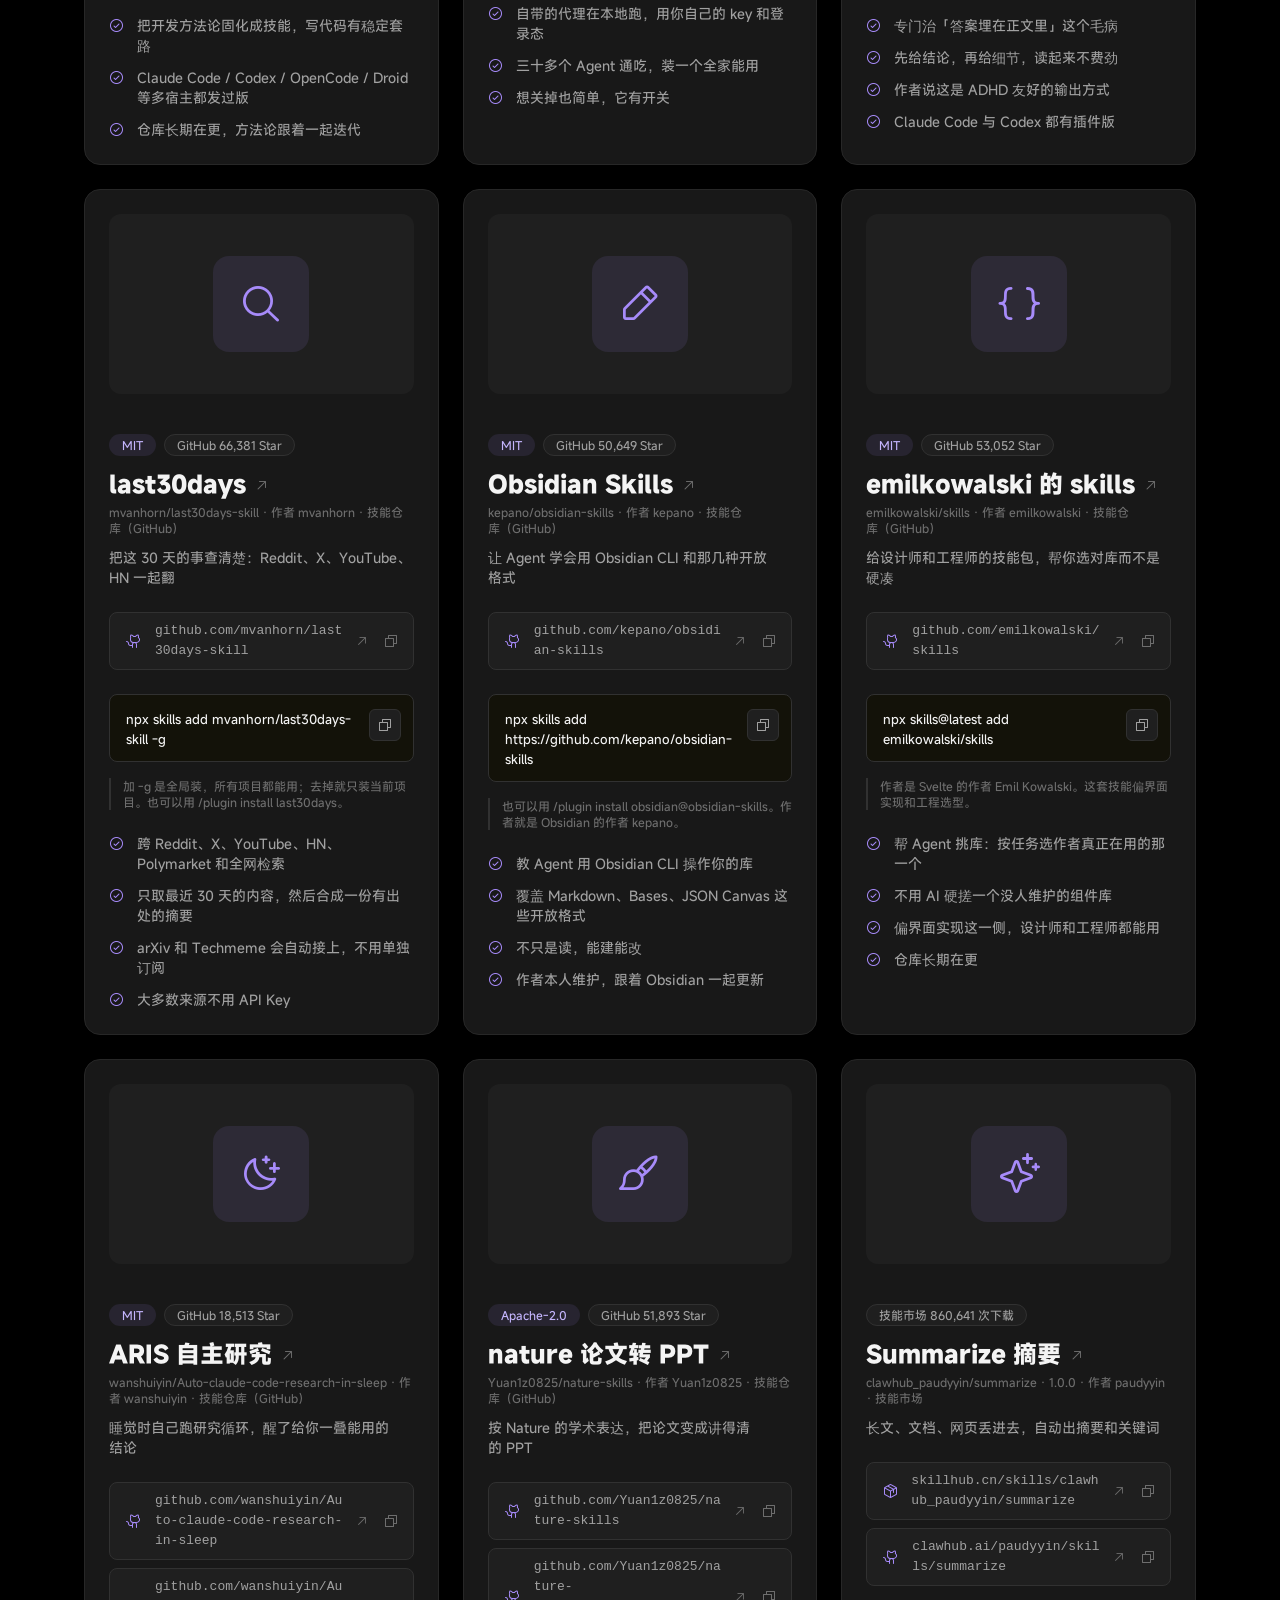
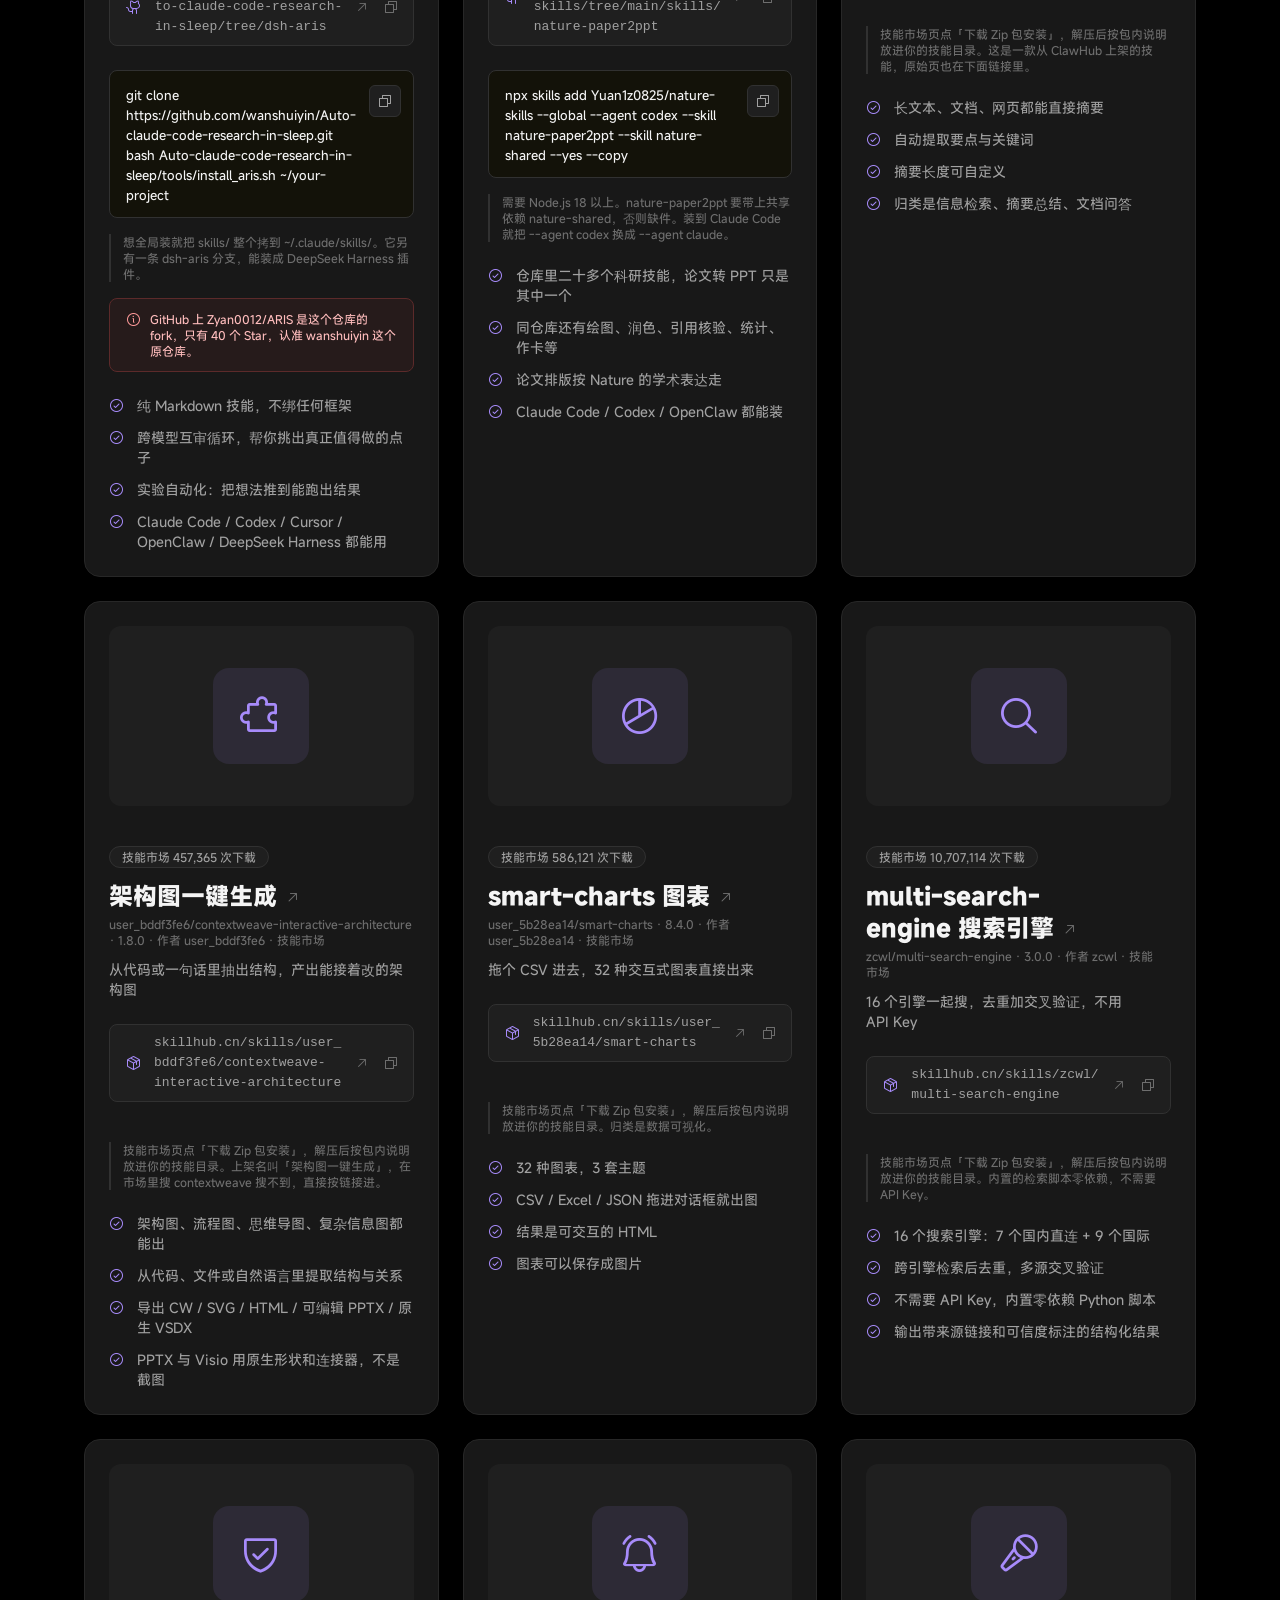
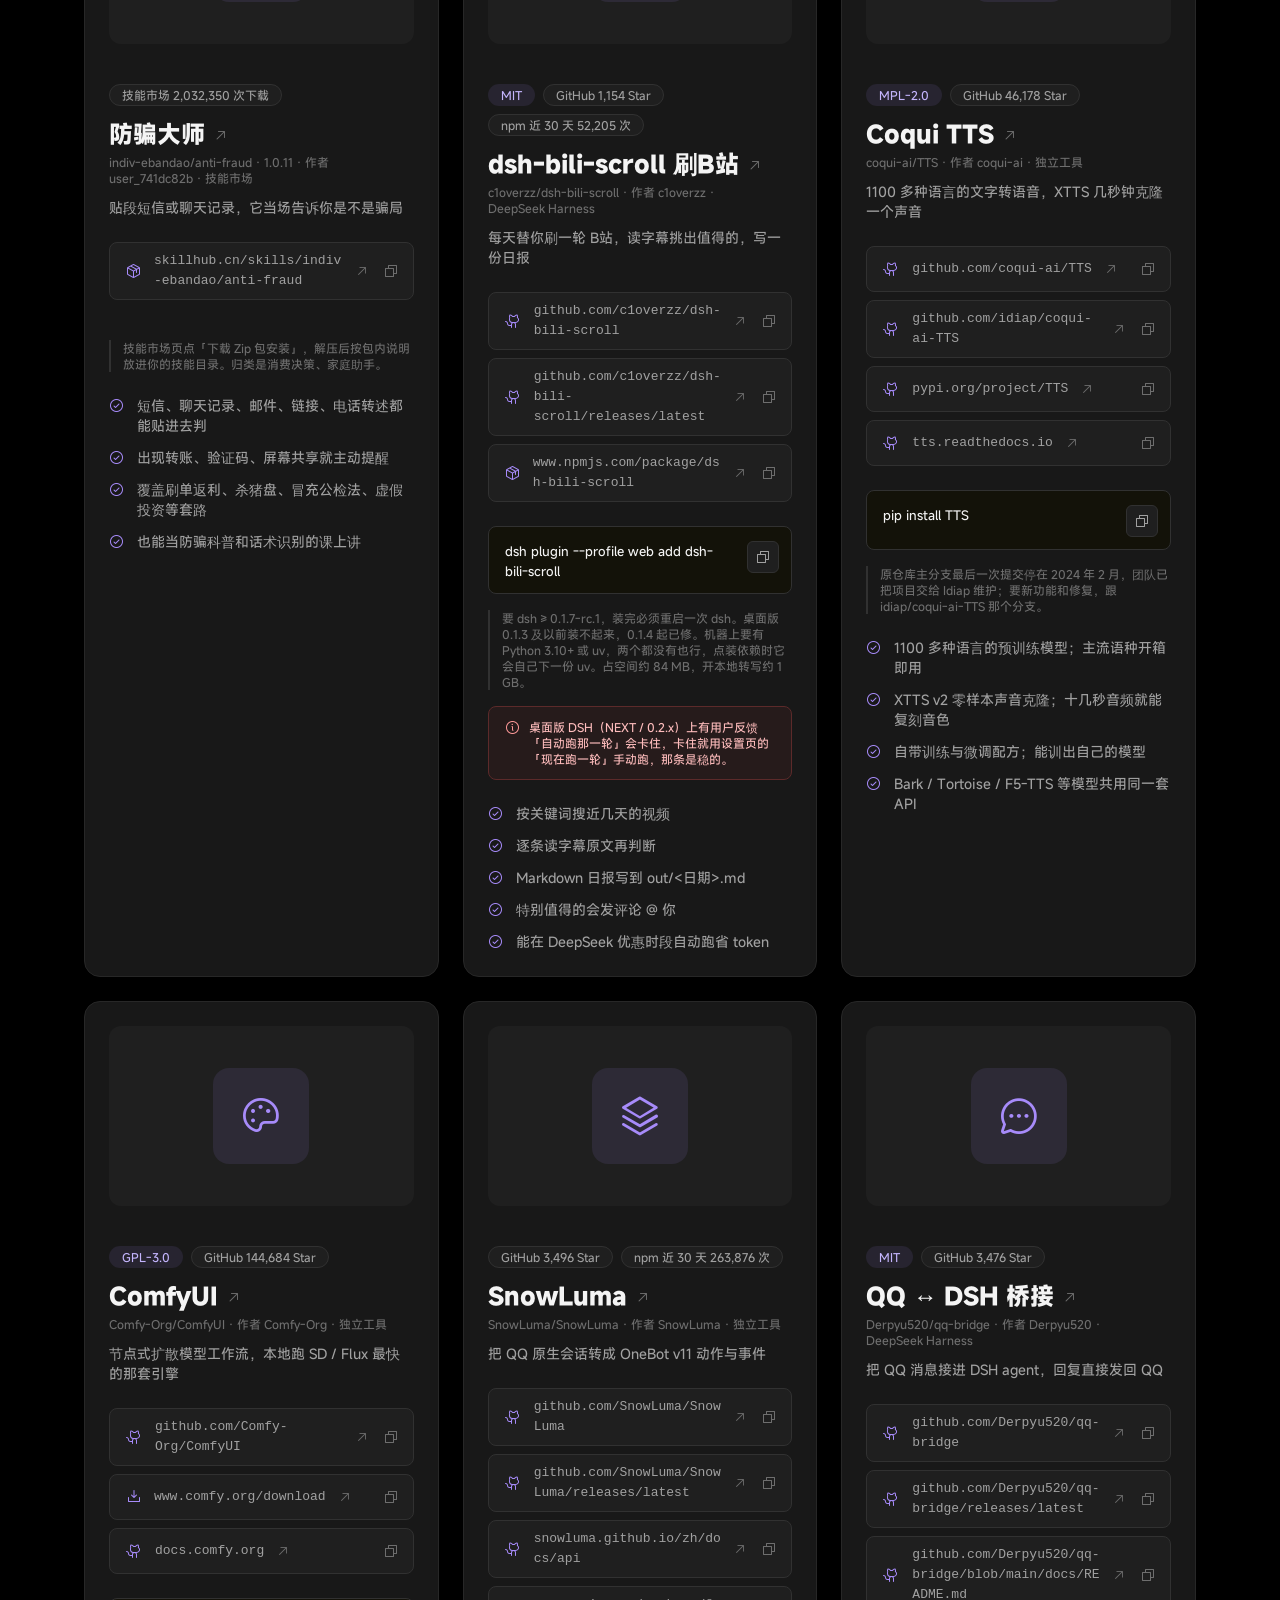
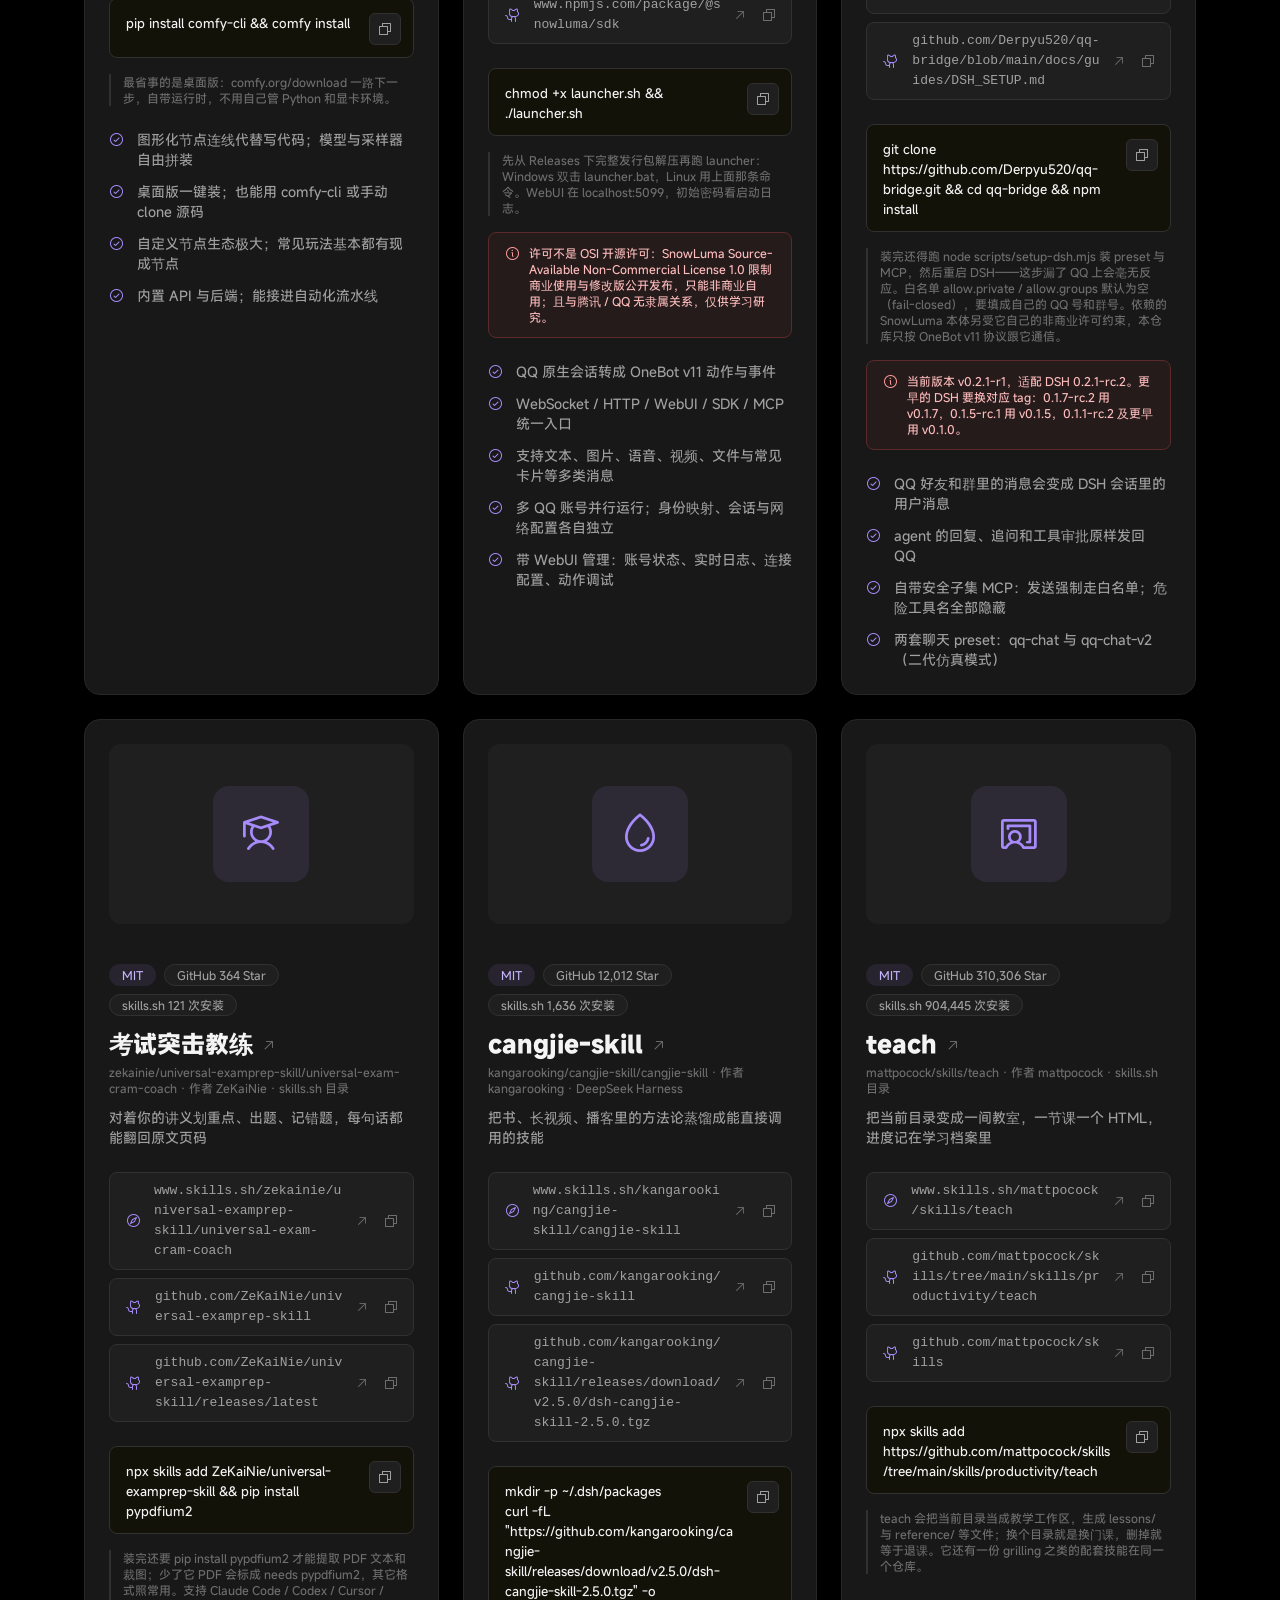
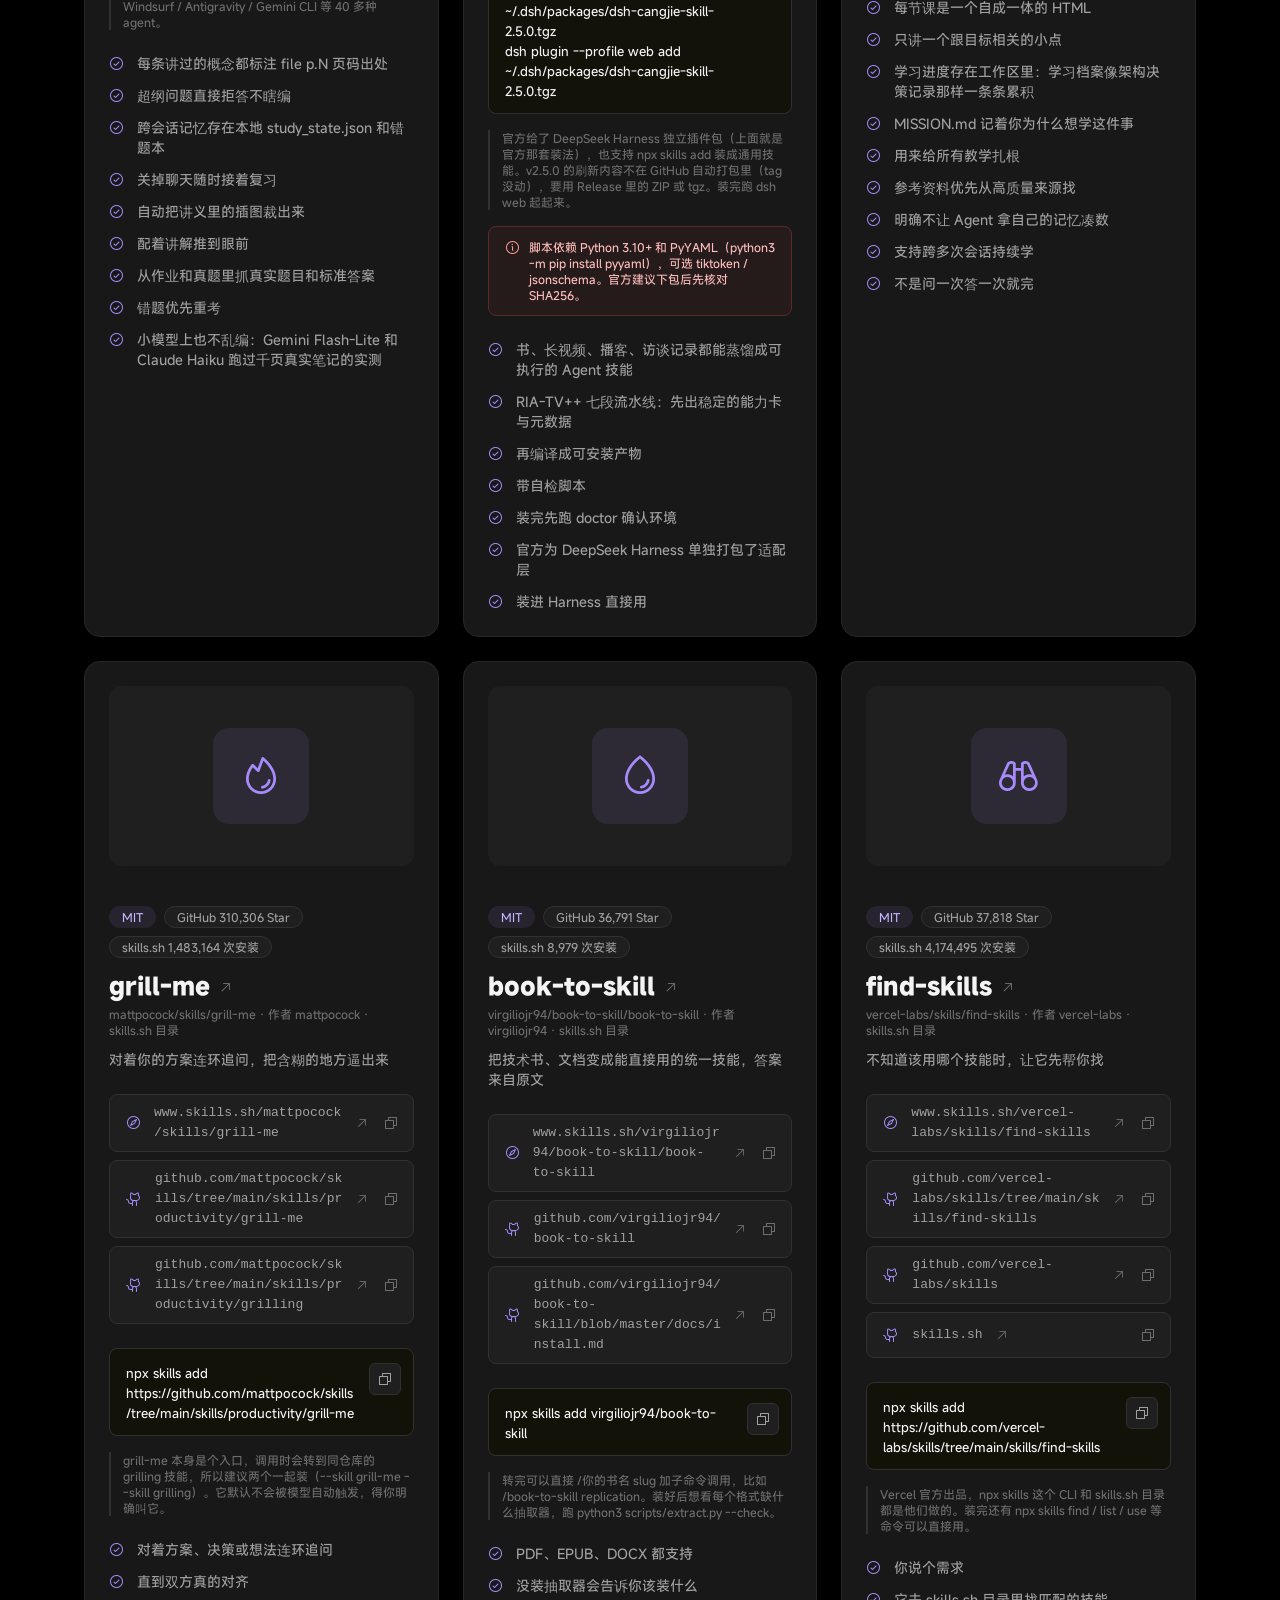
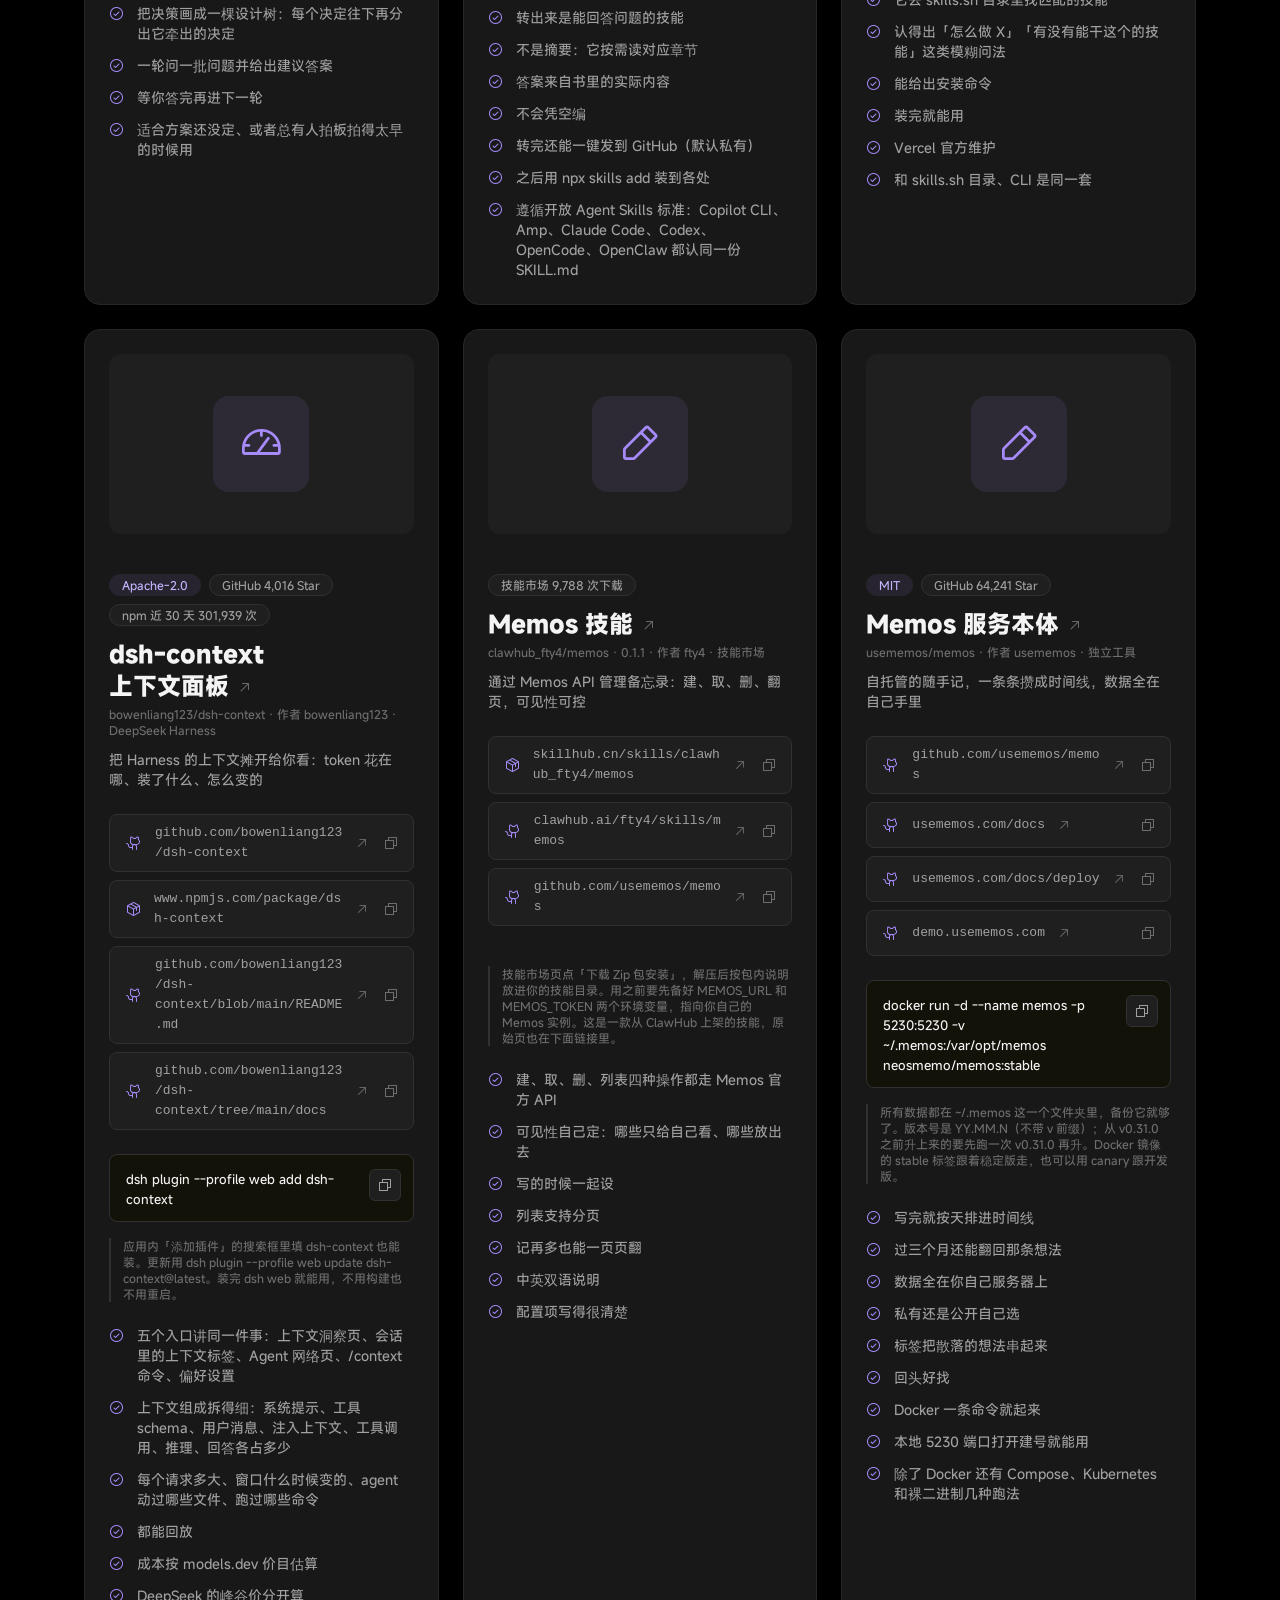
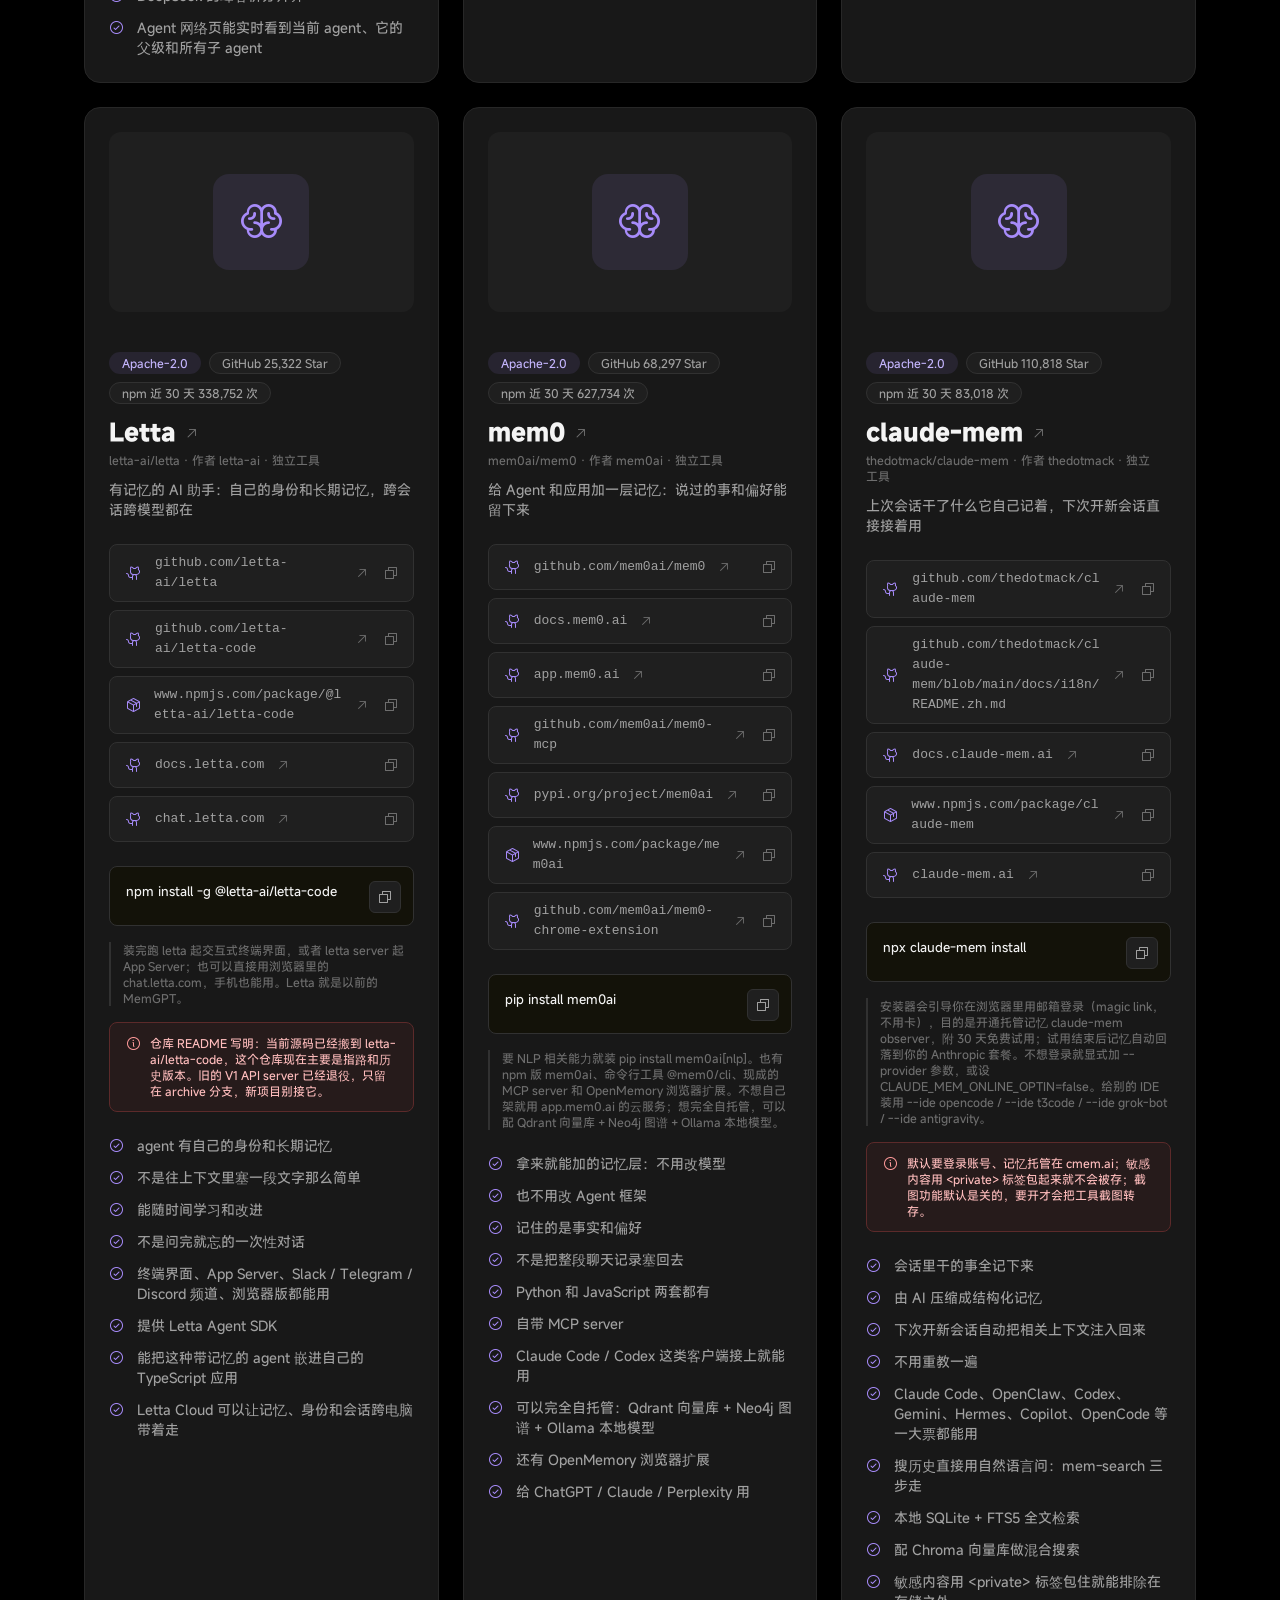
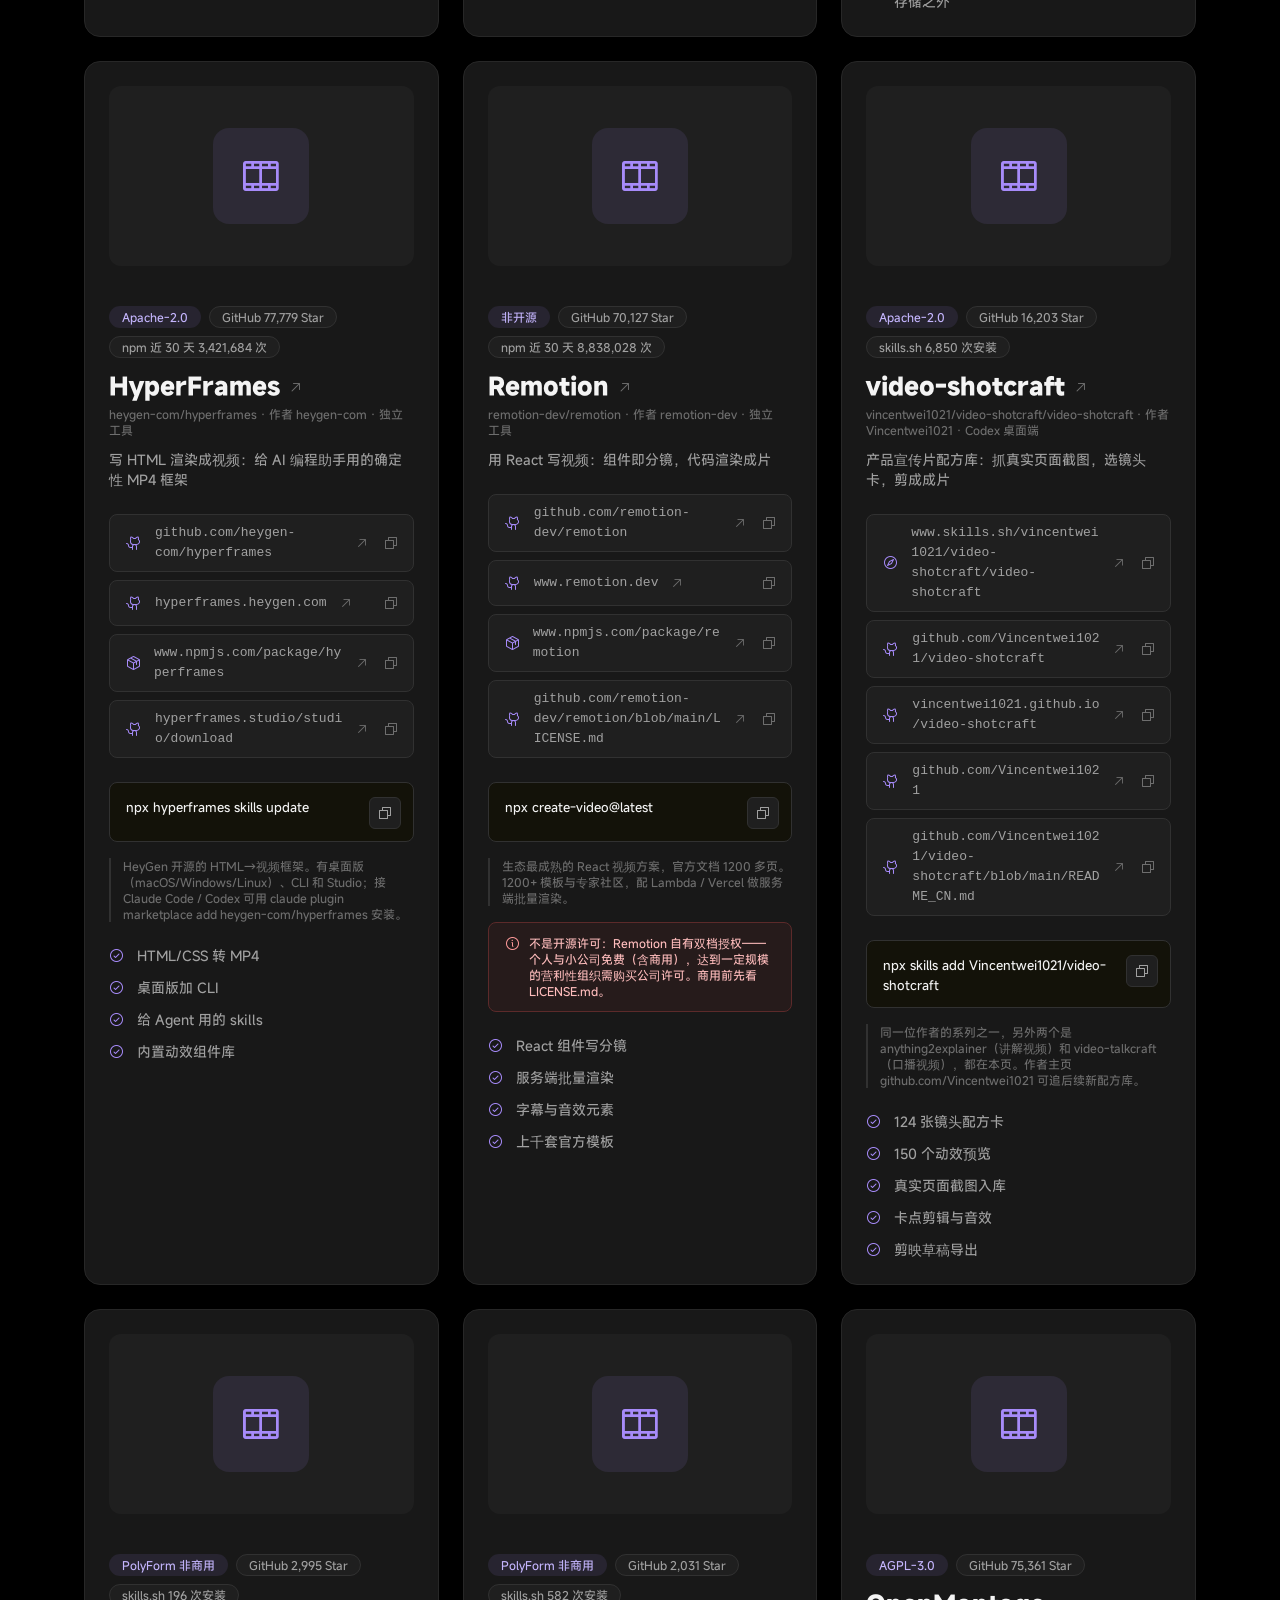
==== commit 3e2c3bb0: "收录 5 个项目：Reactive Resume、archify、next-ai-draw-io、awesome-gpt-image-2、baoyu-design（共 46 款）；新增「简历」分类；修" ====
--- a/index.html
+++ b/index.html
@@ -31,7 +31,7 @@
 <nav class="nav" aria-label="主导航">
   <a class="nav__brand" href="#top"><img src="assets/whale-mark.png" class="nav__mark" alt=""><span>大肥鱼合集</span></a>
   <div class="nav__links">
-    <a class="nav__link" href="#catalog">插件目录 <span class="nav__badge" data-count-plugins>41</span></a>
+    <a class="nav__link" href="#catalog">插件目录 <span class="nav__badge" data-count-plugins>46</span></a>
     <a class="nav__link" href="#how">怎么装</a>
     <a class="nav__link" href="#faq">常见问题</a>
   </div>
@@ -56,13 +56,13 @@
         <h1 class="t-hero hero__title">你的 Harness，<br><span class="grad">不该只有一个空白输入框</span></h1>
         <p class="hero__sub">大肥鱼系桌面伙伴，加上这圈真正好用的 Agent 技能，一个目录收齐。会玩魔方吃火锅的桌宠、替你盯余额的小鲸鱼、陪你看额度的 GPT娘，还有摘要、架构图、图表、论文转 PPT、16 引擎搜索、自主研究和防骗大师，外加把 QQ 接进 DSH 的桥接、ComfyUI 绘图、Coqui TTS 语音，还有 skills.sh 上装了几十万次的那些好技能。以后有新的，我继续往里加。</p>
         <div class="hero__cta">
-          <a class="btn btn--primary" href="#catalog"><i class="ph ph-list" aria-hidden="true"></i>看这 <span data-count-plugins>41</span> 款插件与技能</a>
+          <a class="btn btn--primary" href="#catalog"><i class="ph ph-list" aria-hidden="true"></i>看这 <span data-count-plugins>46</span> 款插件与技能</a>
           <span class="hero__cta-note">目录就在下面第一条，每款的仓库地址和安装方式都写在卡片里</span>
         </div>
         <div class="hero__proof">
-          <span><i class="ph ph-list-checks" aria-hidden="true"></i><span data-count-plugins-text>已收录 41 款</span></span>
-          <span><i class="ph ph-github-logo" aria-hidden="true"></i>GitHub <span data-stat-stars>1,870,050</span> 个 Star</span>
-          <span><i class="ph ph-download-simple" aria-hidden="true"></i>技能市场累计 <span data-stat-market>14,624,867</span> 次下载</span>
+          <span><i class="ph ph-list-checks" aria-hidden="true"></i><span data-count-plugins-text>已收录 46 款</span></span>
+          <span><i class="ph ph-github-logo" aria-hidden="true"></i>GitHub <span data-stat-stars>2,090,508</span> 个 Star</span>
+          <span><i class="ph ph-download-simple" aria-hidden="true"></i>技能市场累计 <span data-stat-market>14,653,379</span> 次下载</span>
         </div>
       </div>
 
@@ -77,7 +77,7 @@
   <div class="wrap">
     <div class="section-head" data-reveal>
       <span class="eyebrow"><i class="ph ph-list" aria-hidden="true"></i>插件目录</span>
-      <h2 class="t-4xl" data-catalog-heading style="margin-top: var(--s-300);">这一页收录的 41 款插件与技能</h2>
+      <h2 class="t-4xl" data-catalog-heading style="margin-top: var(--s-300);">这一页收录的 46 款插件与技能</h2>
       <p>每收录一款，目录、筛选、统计和数据都会自动更新。觉得还缺哪个插件或技能，说一声就补上。</p>
     </div>
 
@@ -183,23 +183,23 @@
   <div class="wrap">
     <div class="grid grid-5" data-reveal>
       <div class="stat">
-        <p class="stat__n" data-stat-count>41</p>
+        <p class="stat__n" data-stat-count>46</p>
         <p class="stat__l">当前收录的插件与技能数量</p>
       </div>
       <div class="stat">
-        <p class="stat__n" data-stat-stars>1,870,050</p>
+        <p class="stat__n" data-stat-stars>2,090,508</p>
         <p class="stat__l">这些项目在 GitHub 的 Star 合计</p>
       </div>
       <div class="stat">
-        <p class="stat__n" data-stat-downloads>12,617,505</p>
+        <p class="stat__n" data-stat-downloads>14,751,963</p>
         <p class="stat__l">npm 插件近 30 天的下载次数</p>
       </div>
       <div class="stat">
-        <p class="stat__n" data-stat-market>14,624,867</p>
+        <p class="stat__n" data-stat-market>14,653,379</p>
         <p class="stat__l">技能市场的累计下载次数</p>
       </div>
       <div class="stat">
-        <p class="stat__n" data-stat-installs>6,583,783</p>
+        <p class="stat__n" data-stat-installs>6,793,870</p>
         <p class="stat__l">skills.sh 技能的累计安装次数</p>
       </div>
     </div>
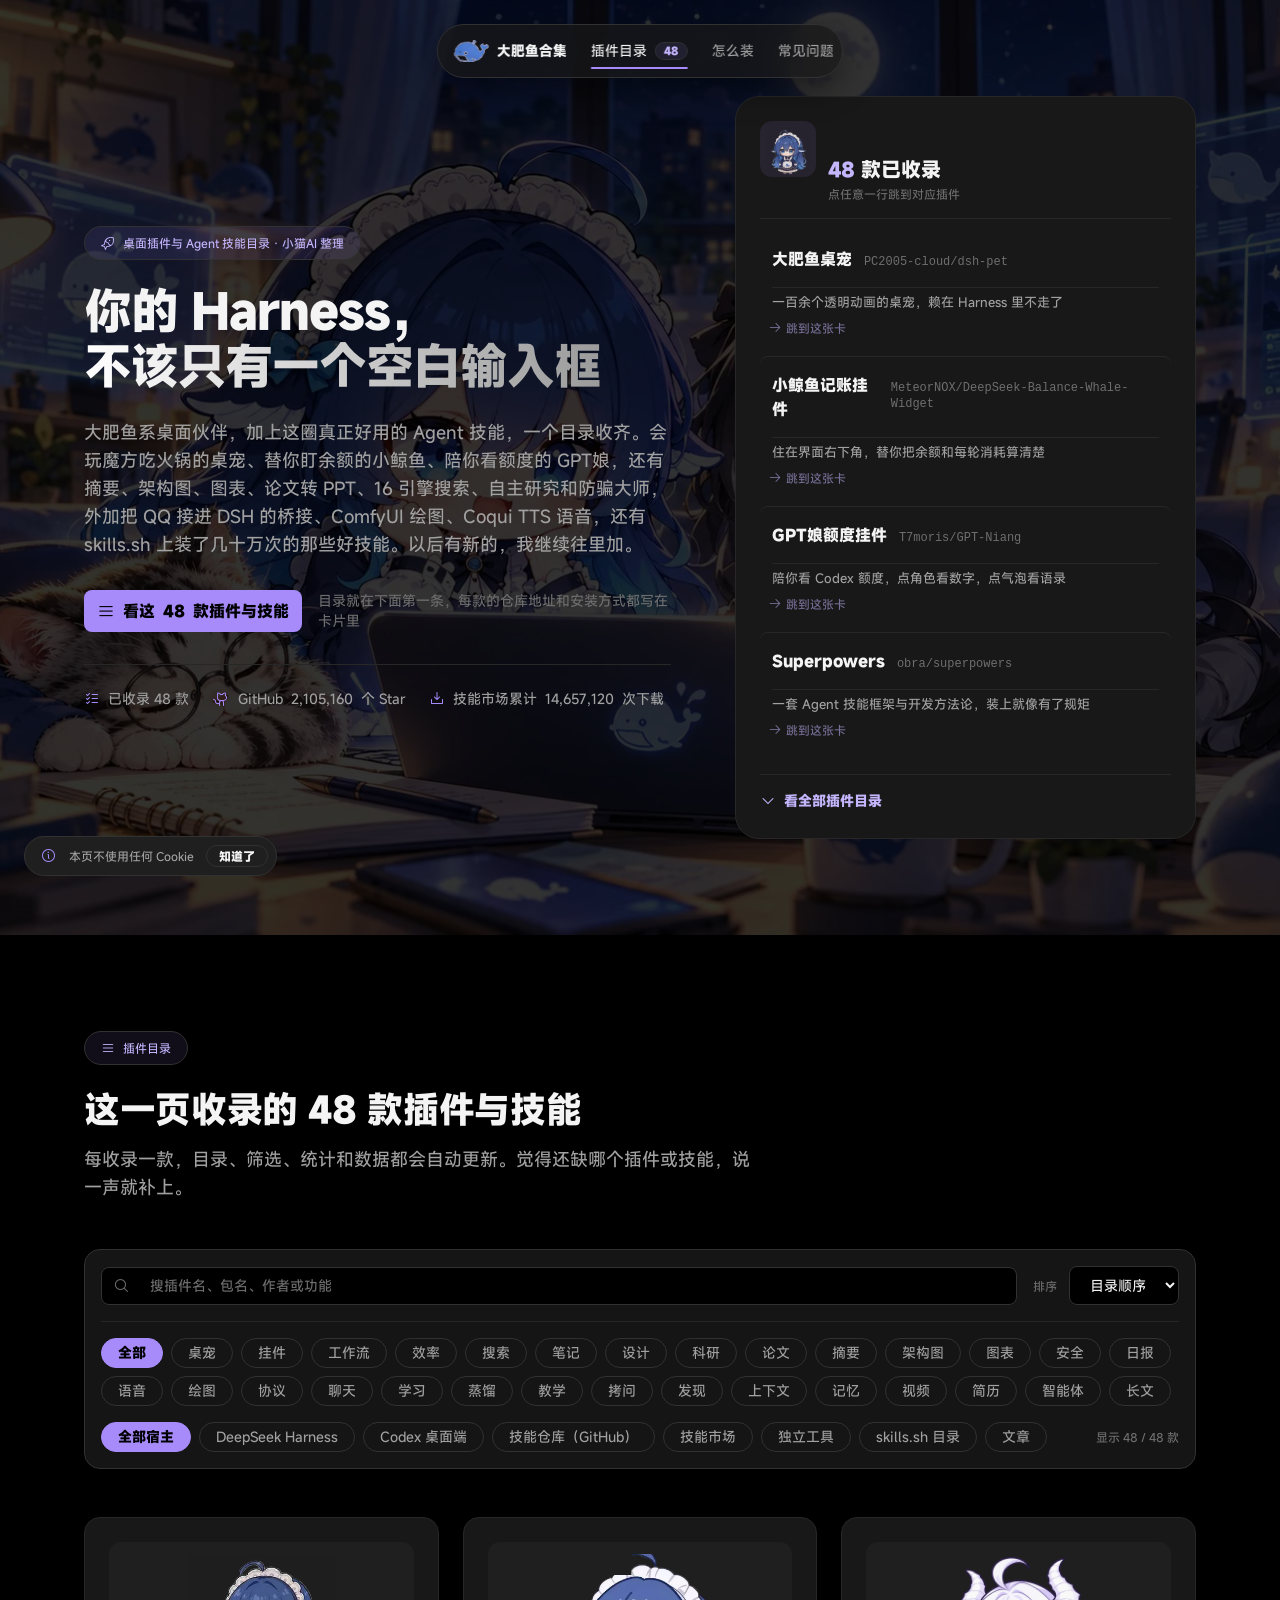
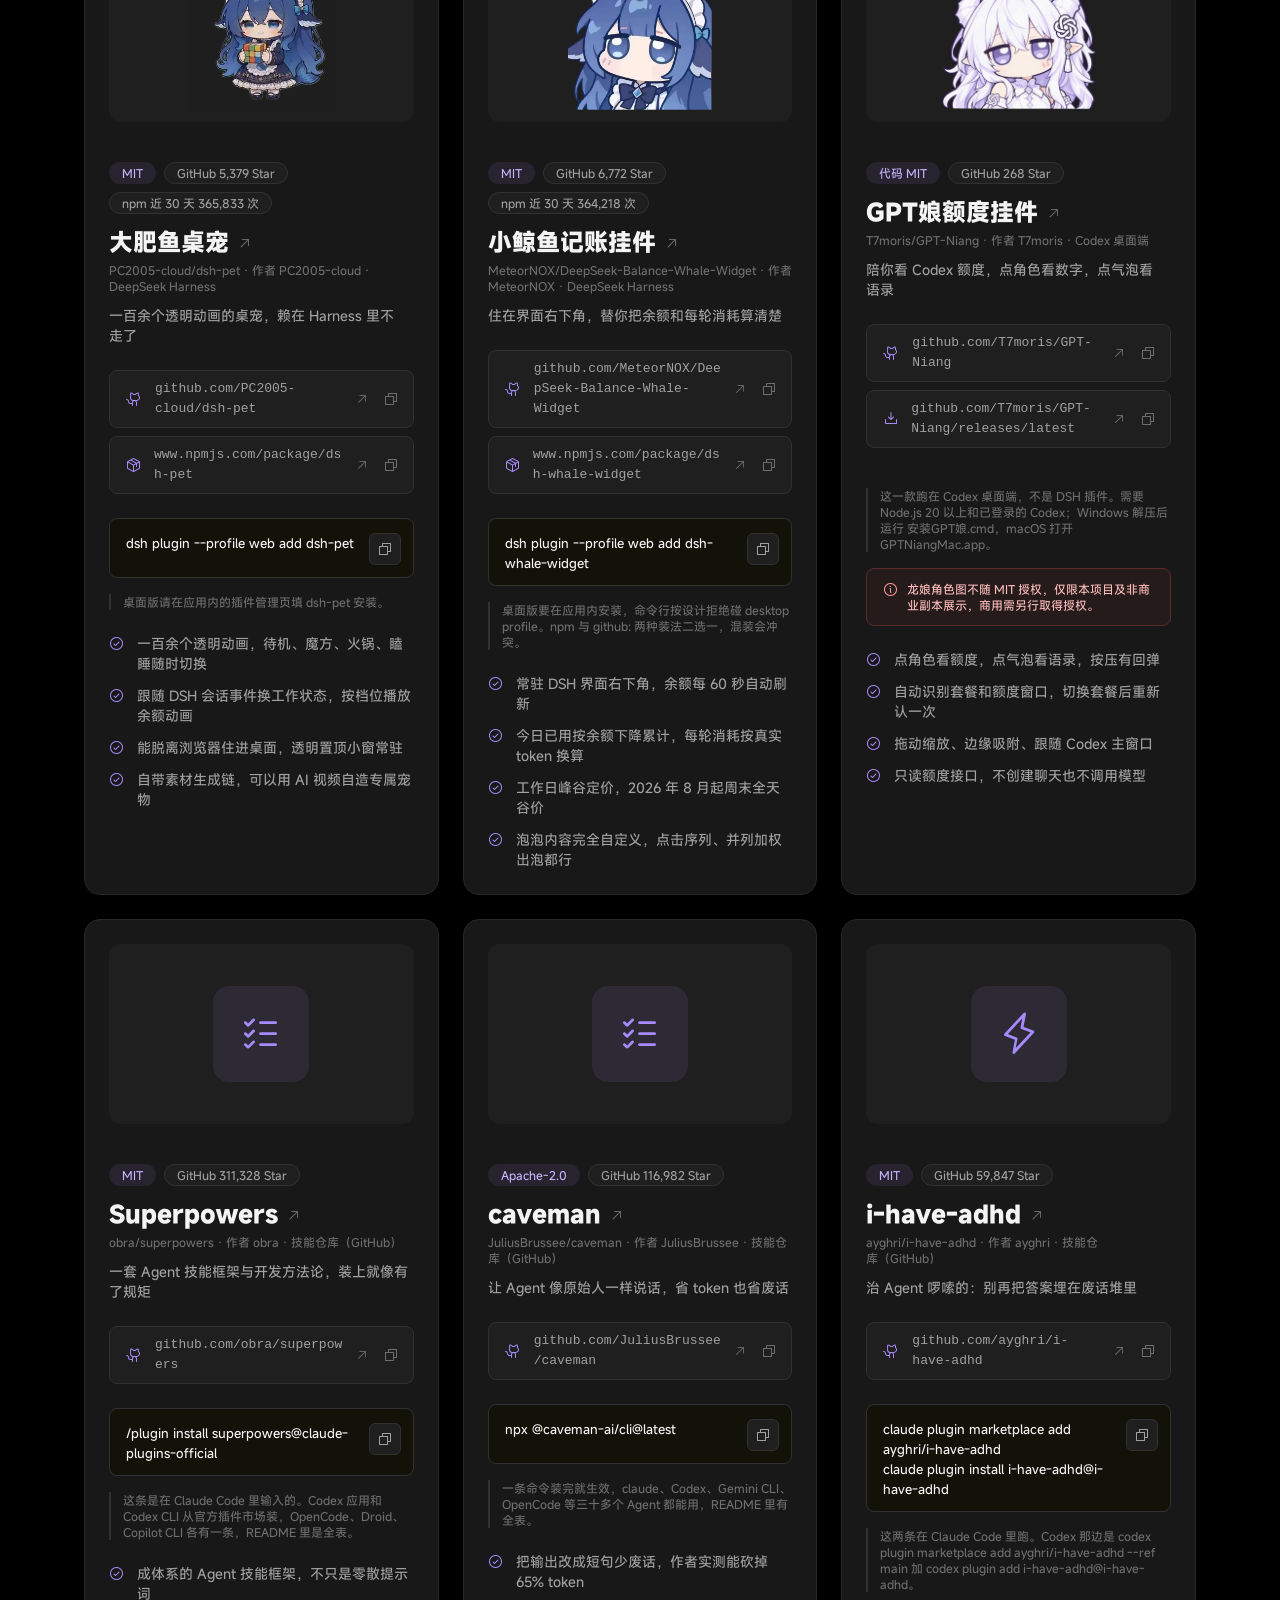
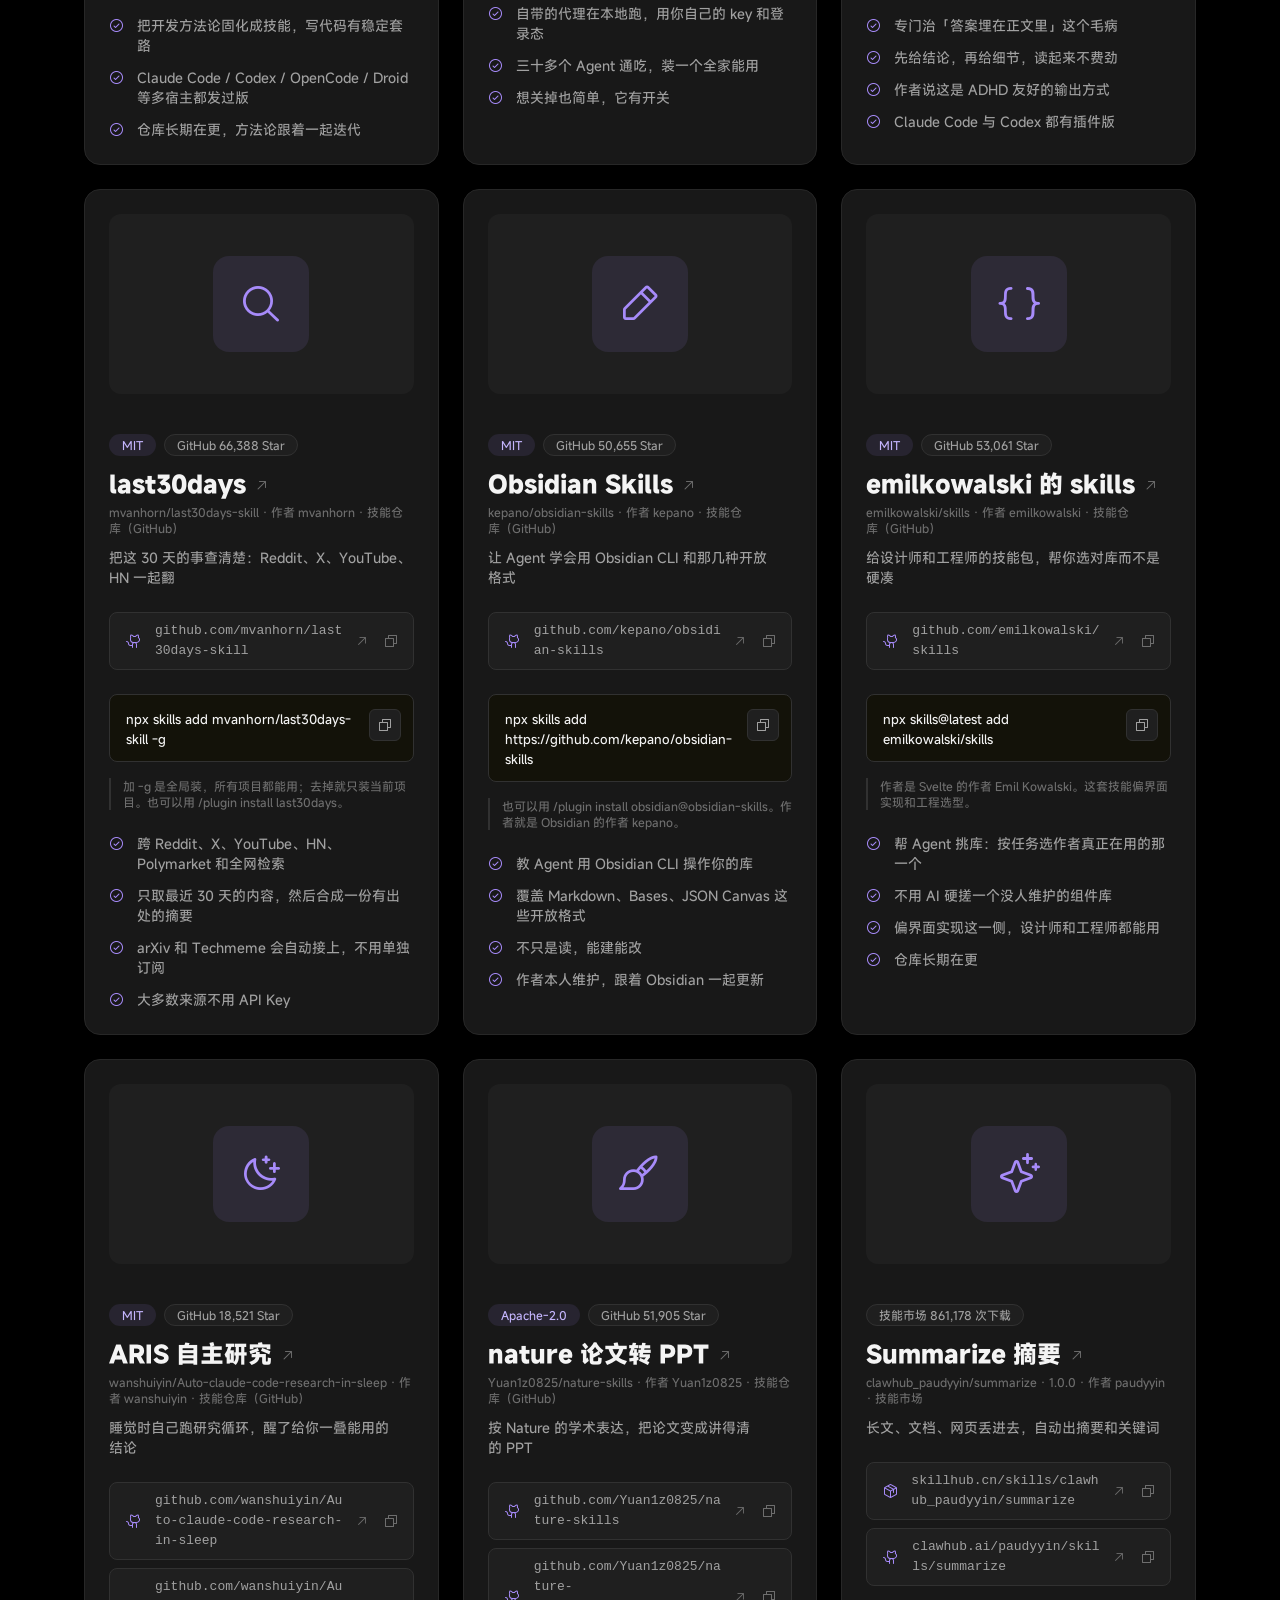
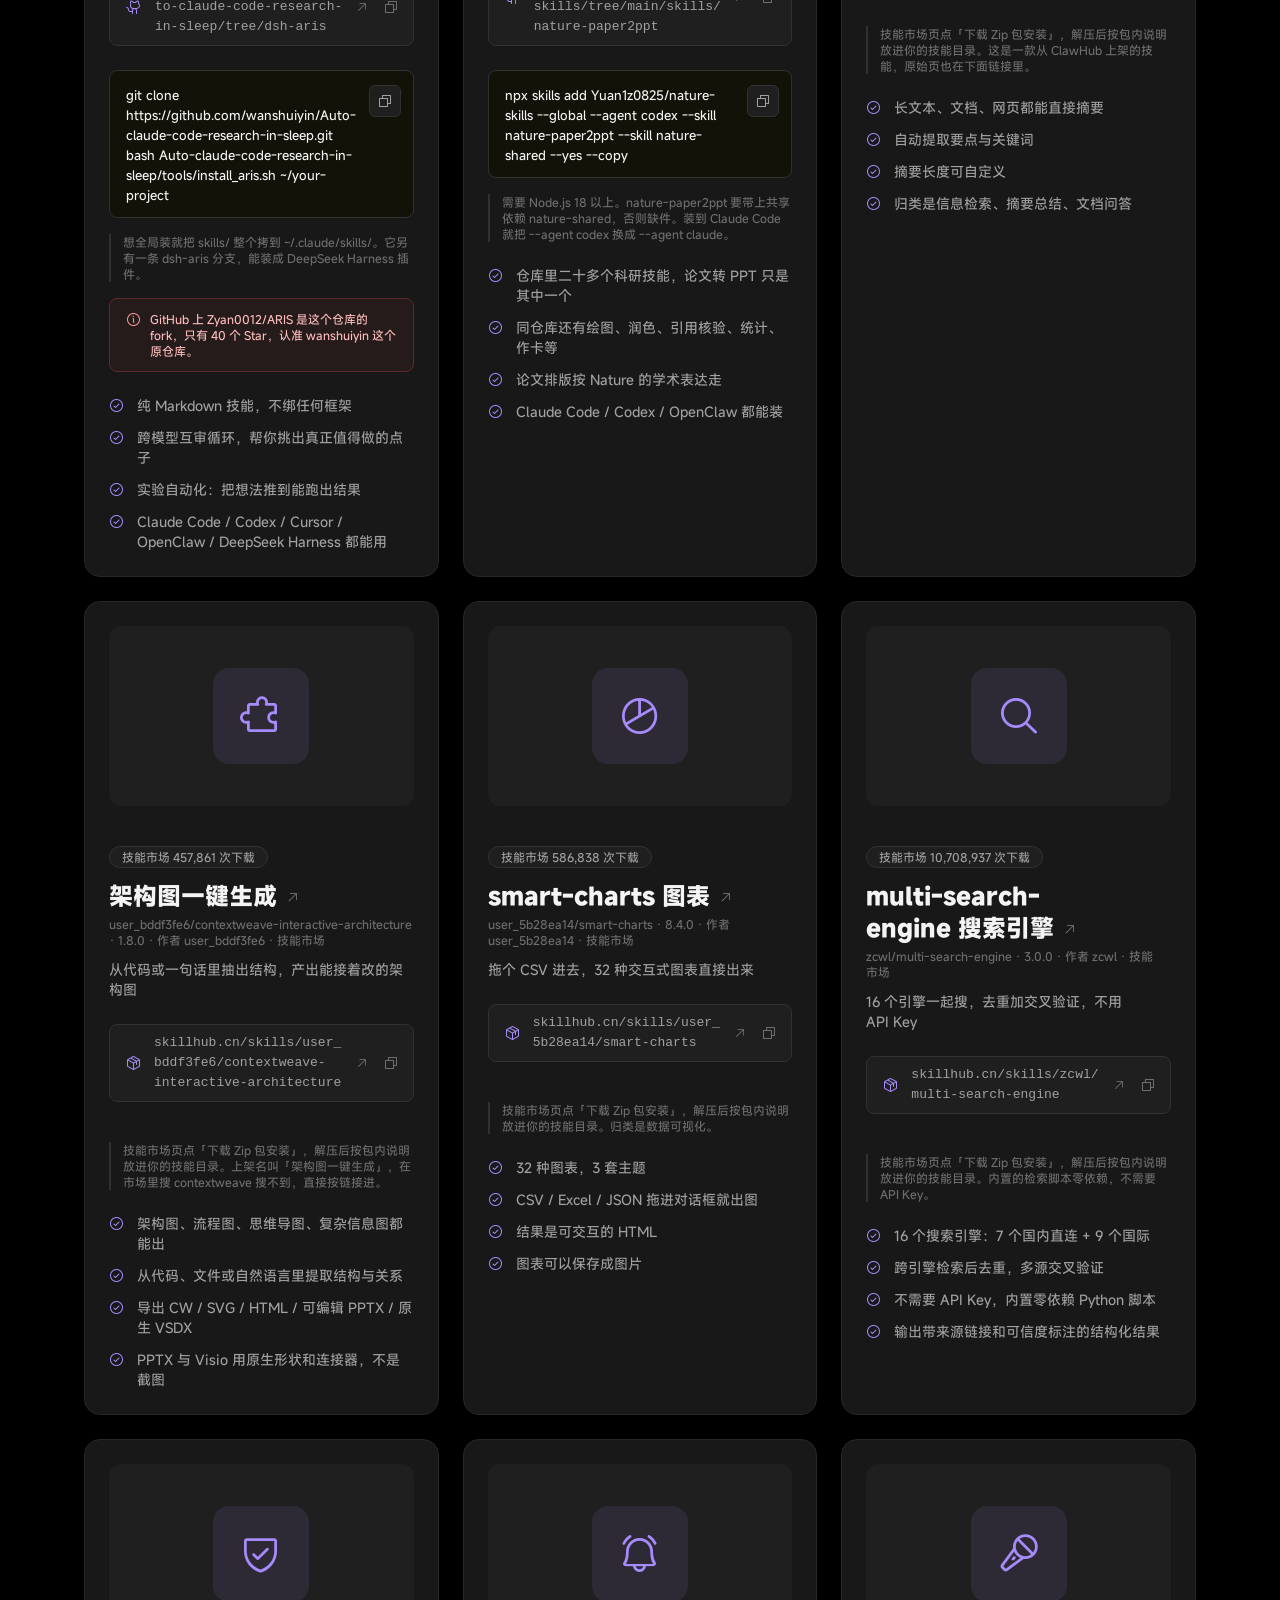
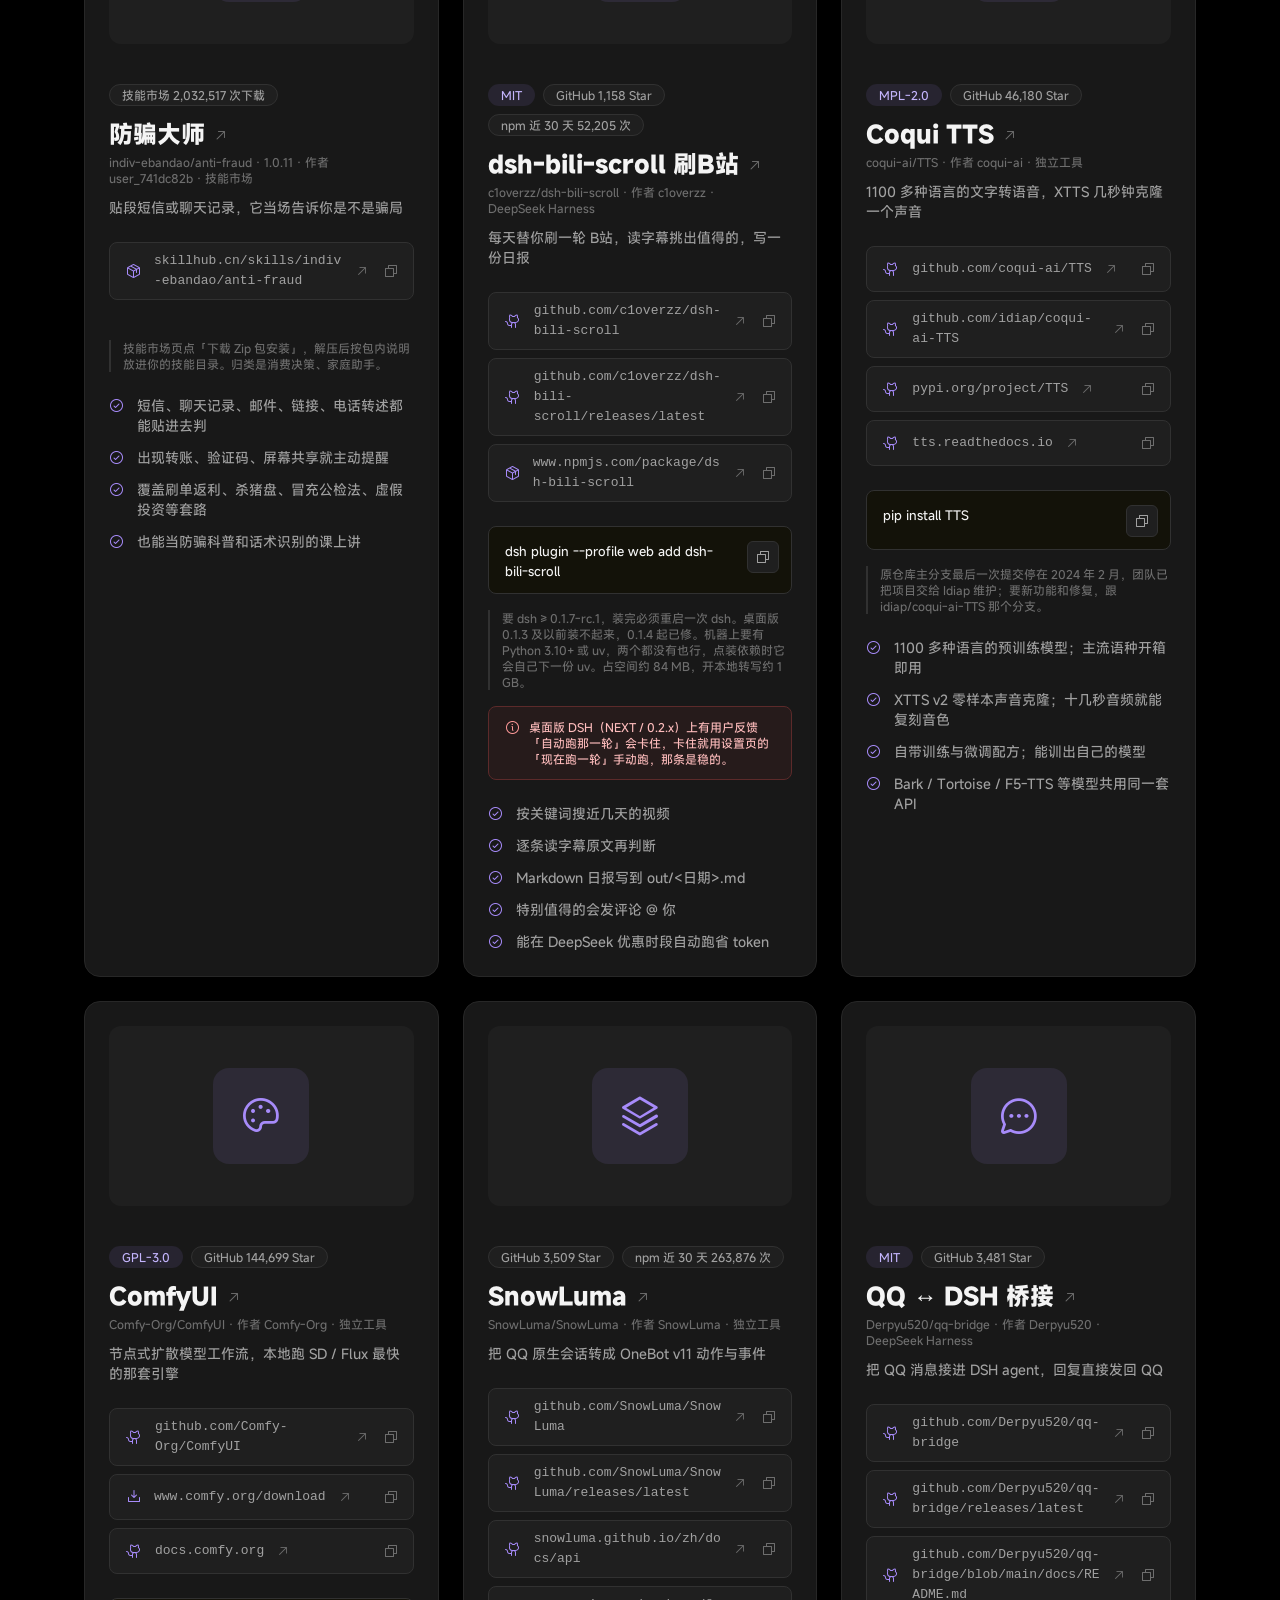
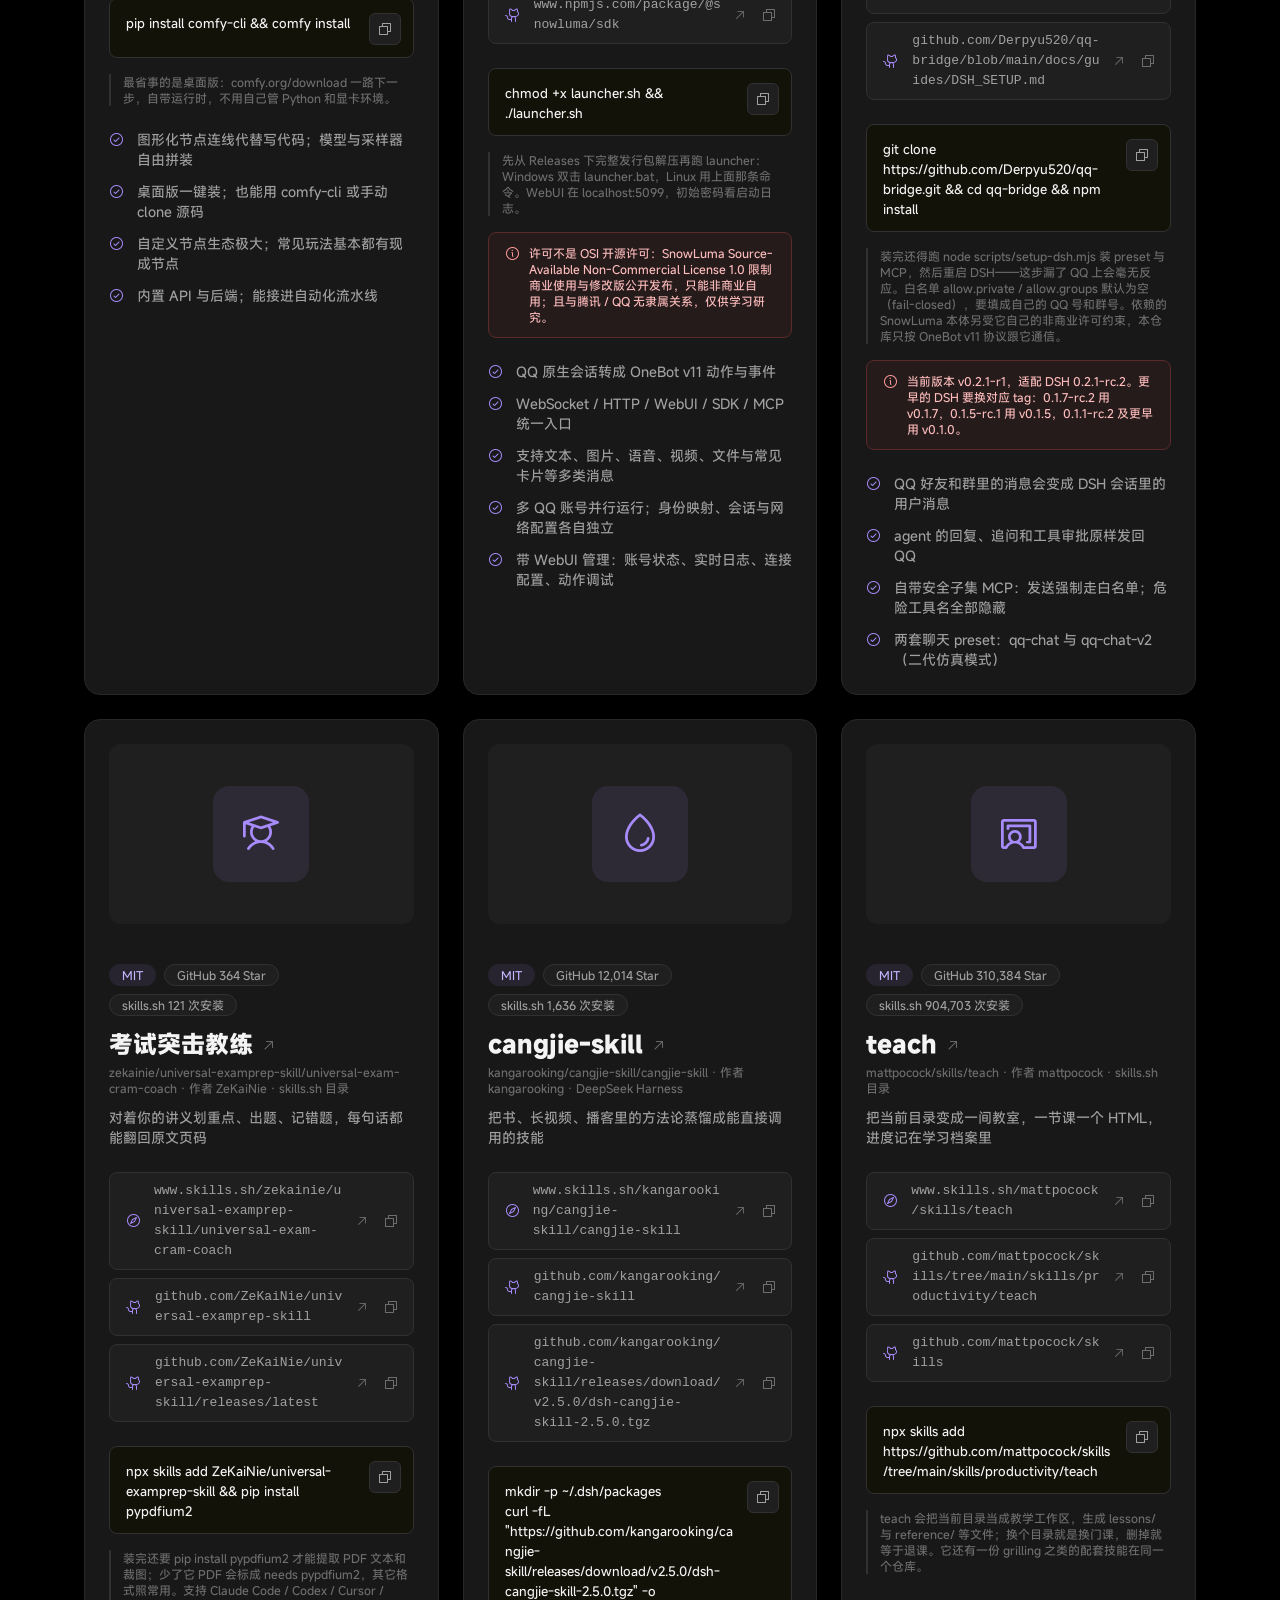
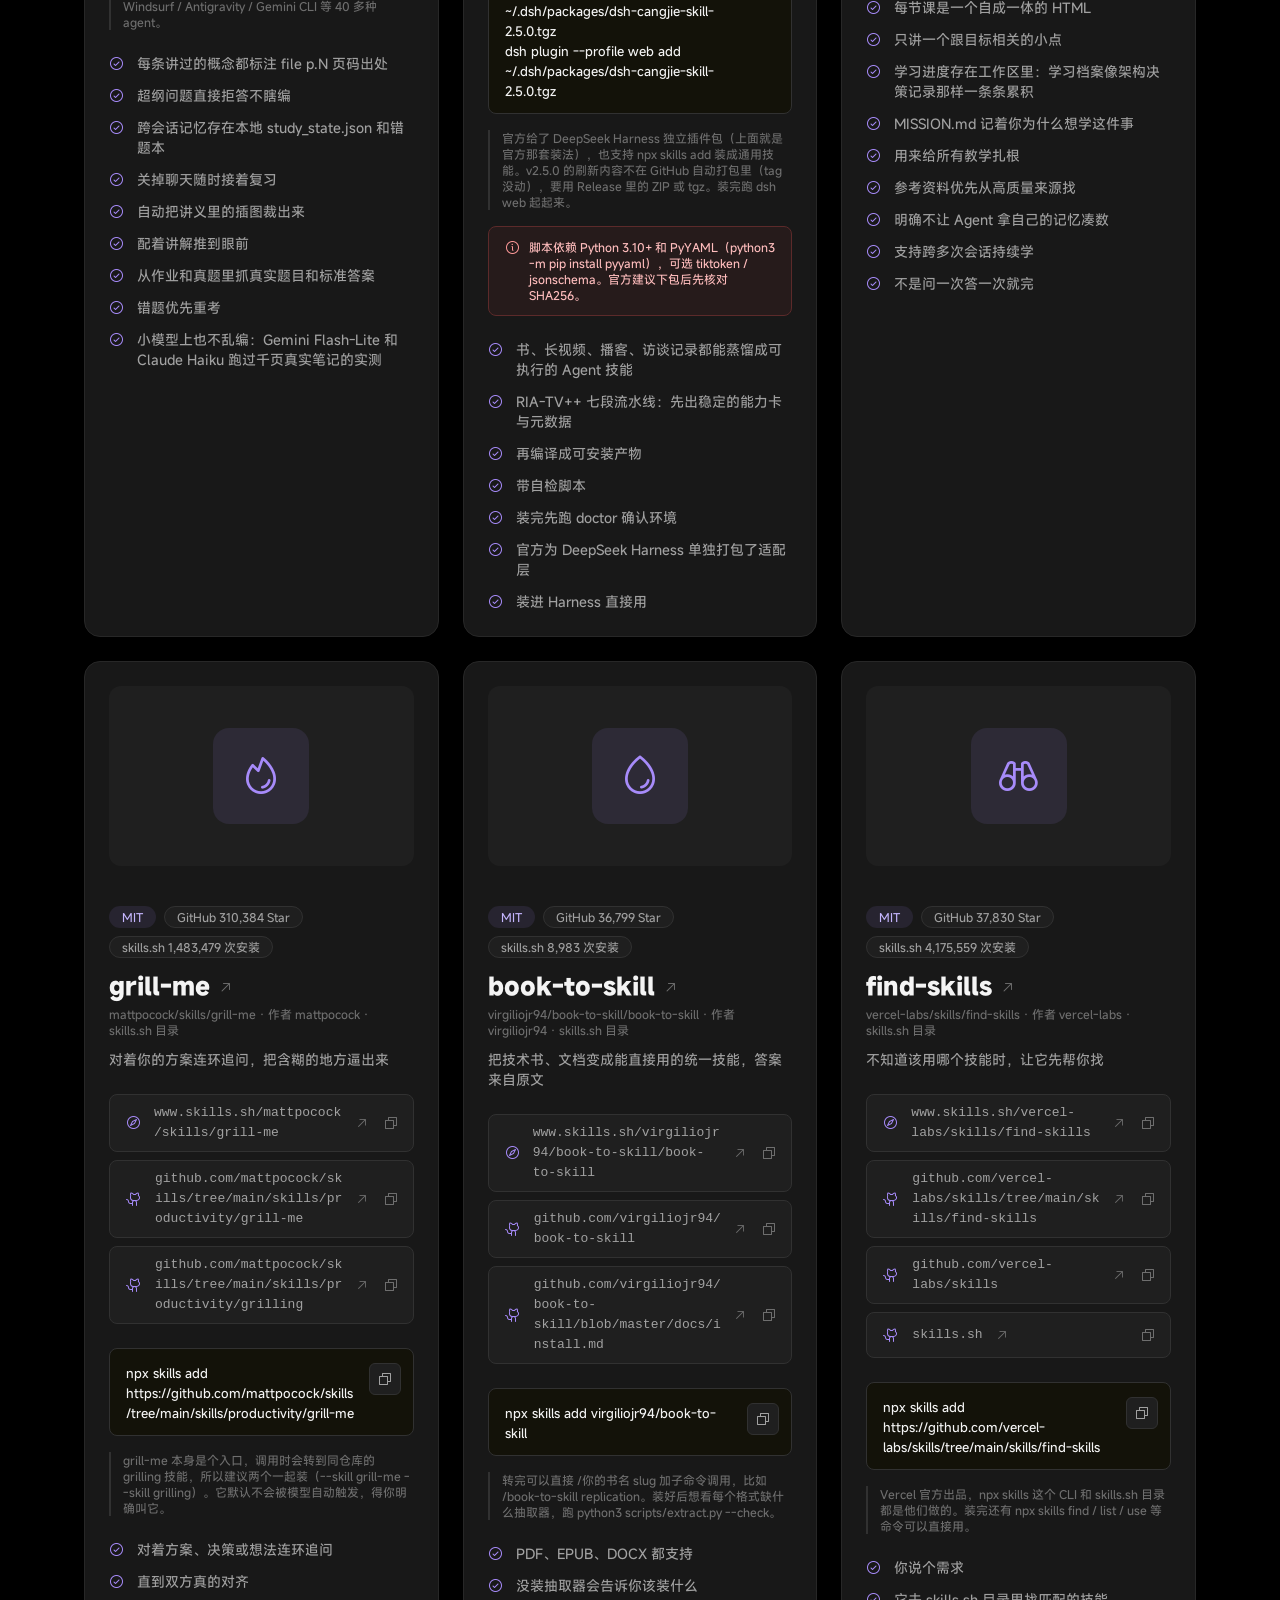
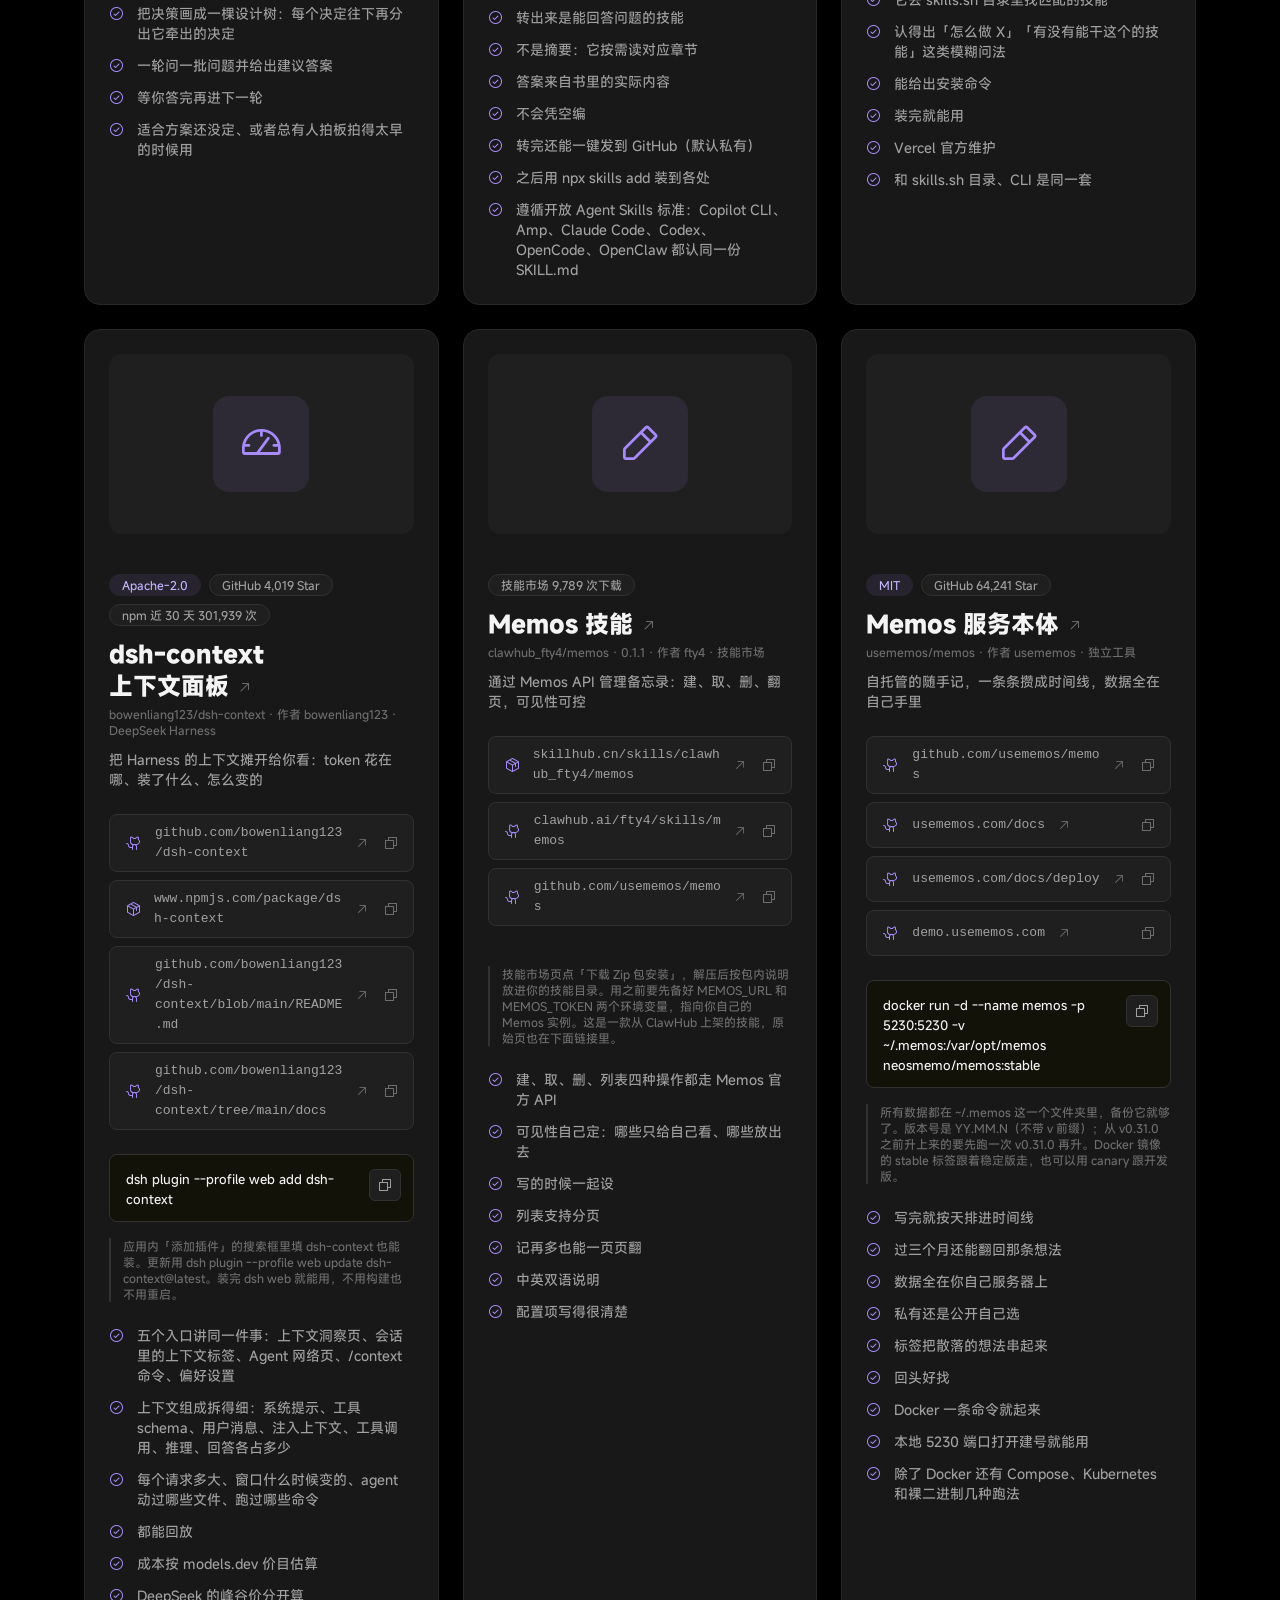
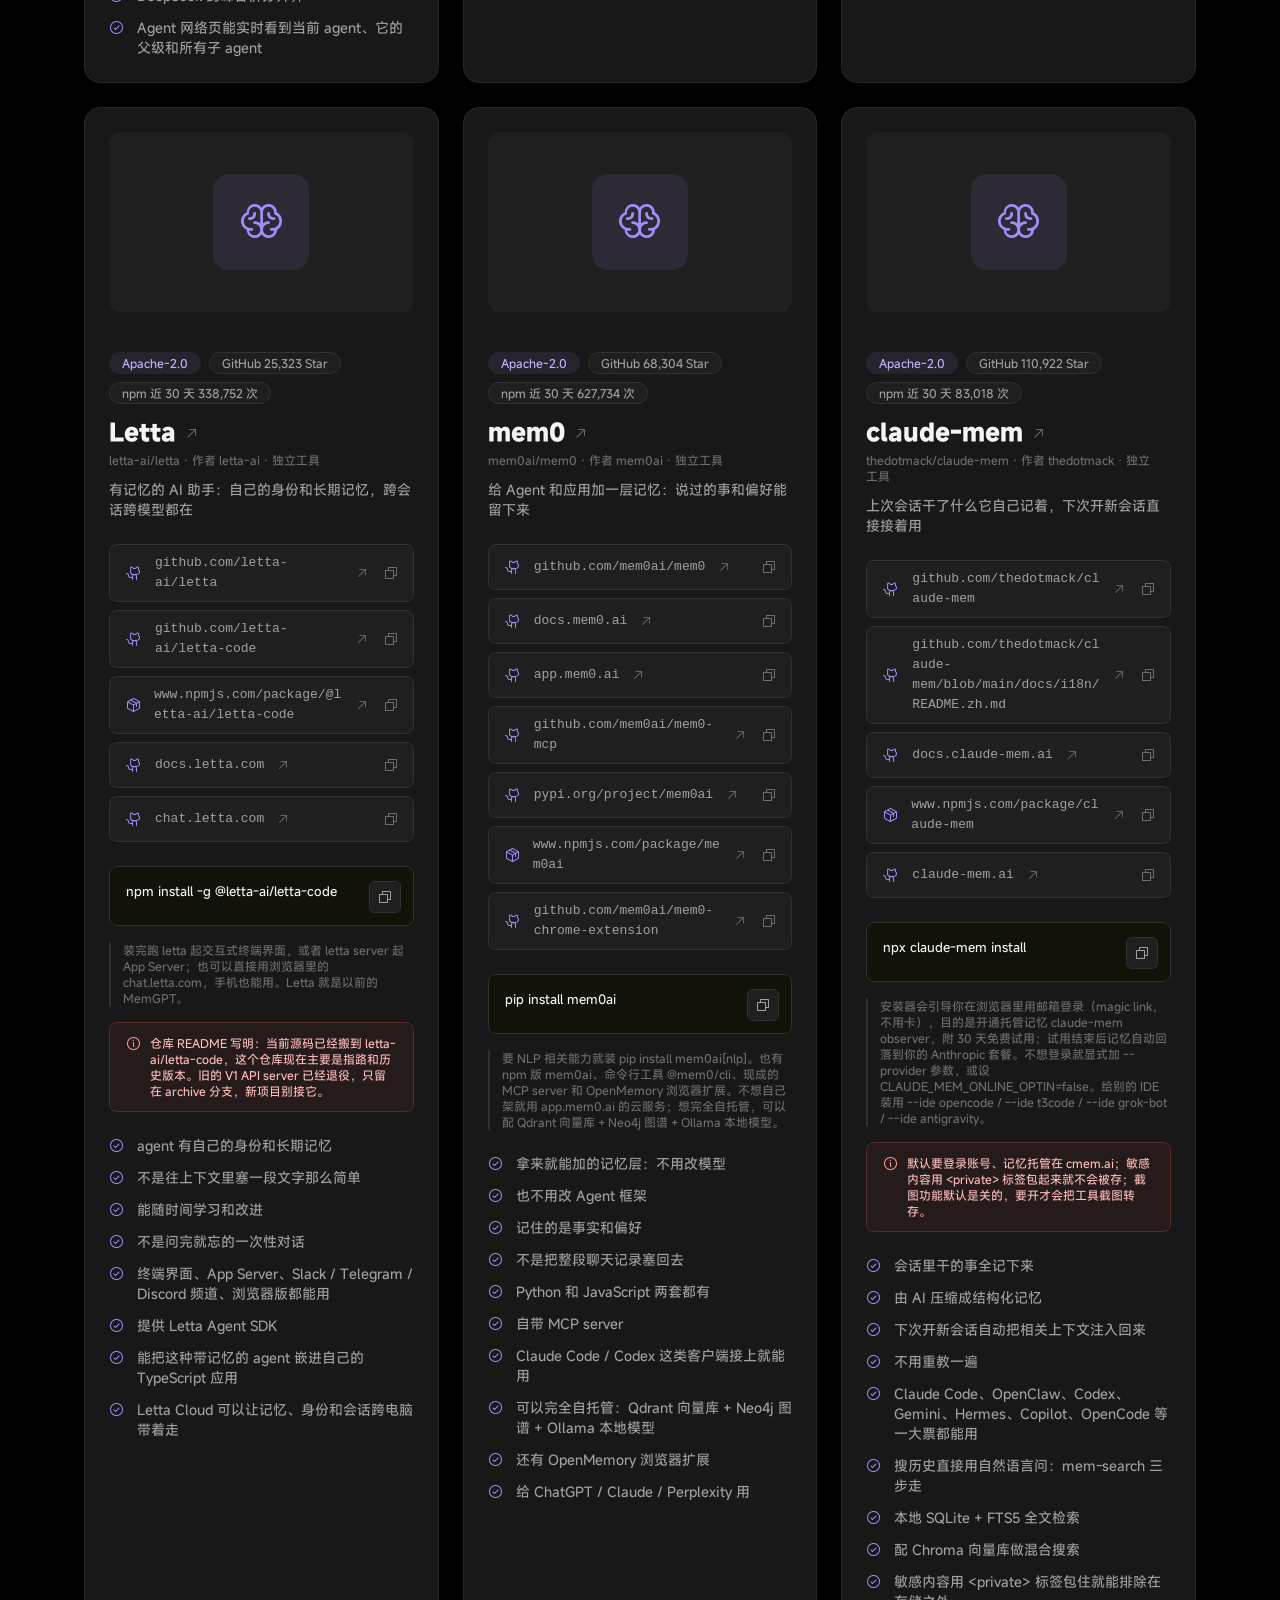
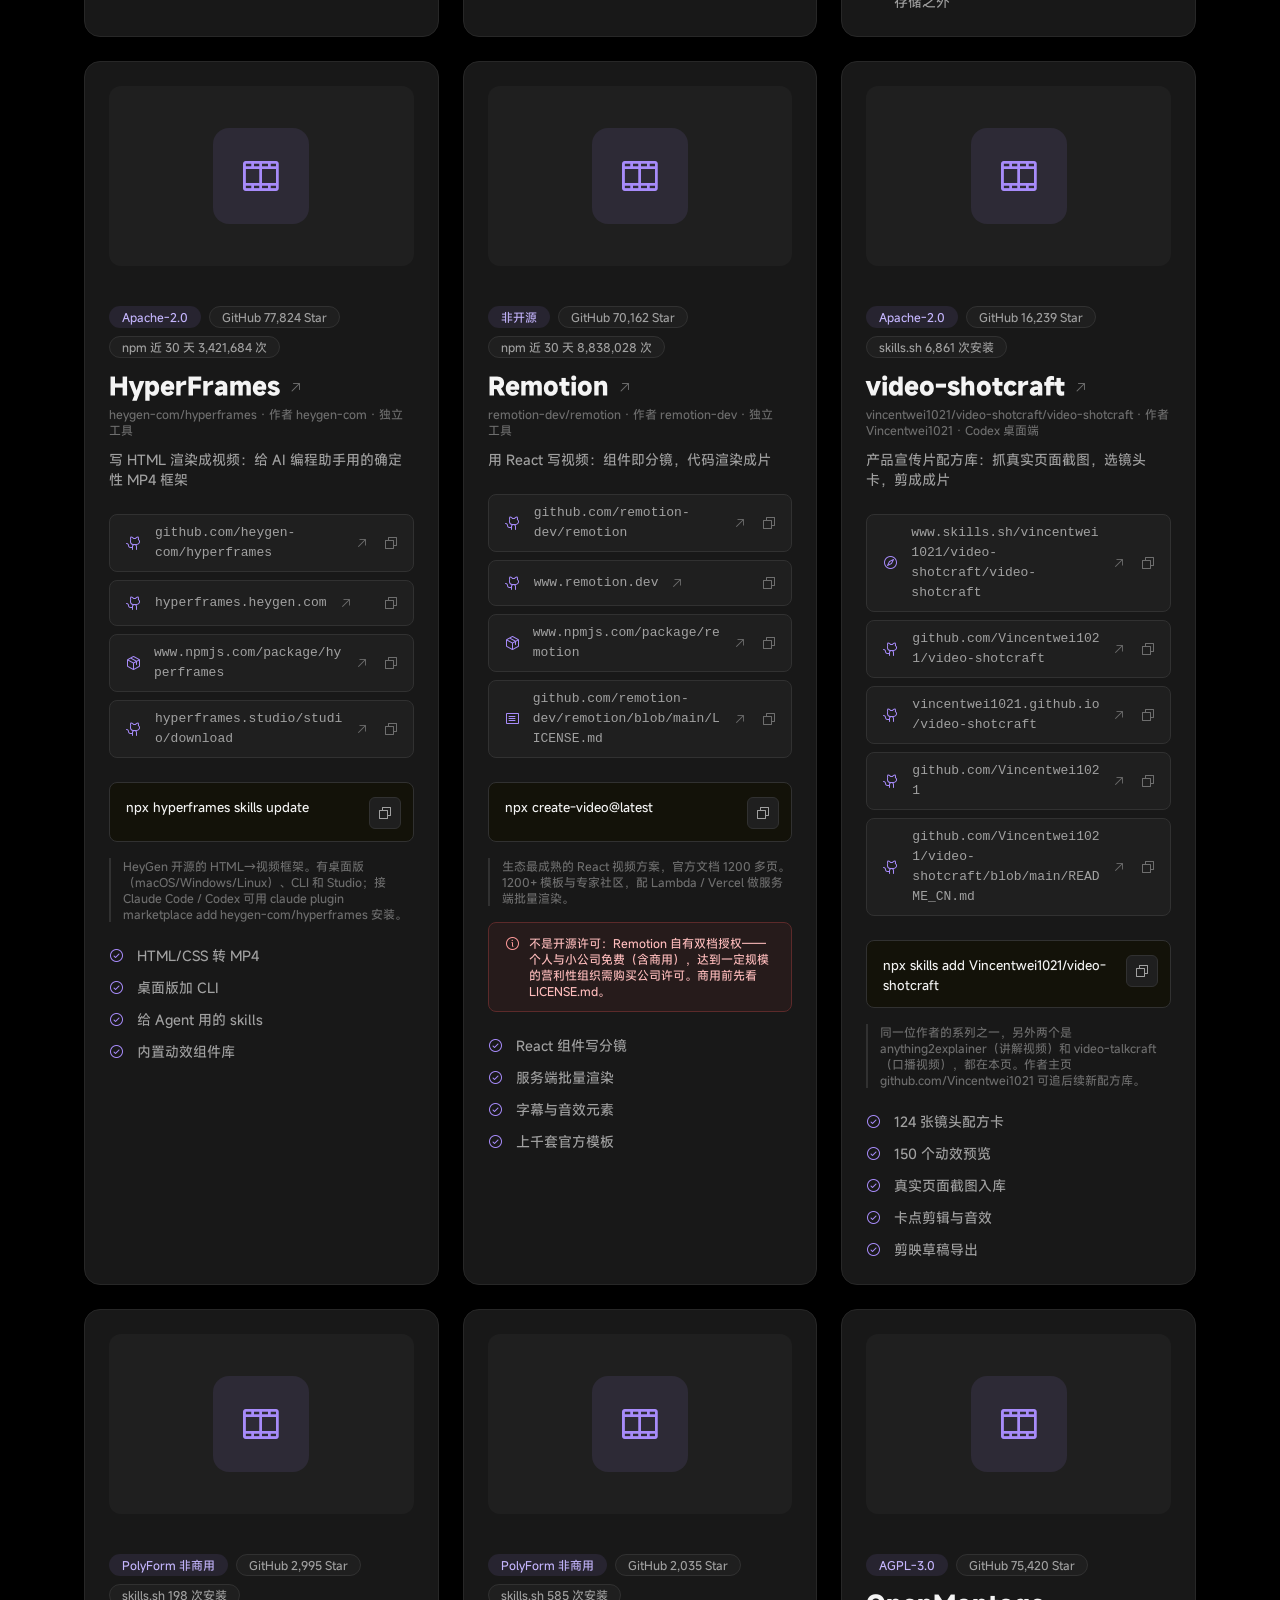
==== commit 394c43e4: "收录 DeepSeek 官方 Super-agent 原型与设计长文（共 48 款）；新增「智能体」「长文」分类与「文章」宿主；修正文章条目的链接标签/包名/作者派生；字体子集补齐数据文件用字" ====
--- a/index.html
+++ b/index.html
@@ -31,7 +31,7 @@
 <nav class="nav" aria-label="主导航">
   <a class="nav__brand" href="#top"><img src="assets/whale-mark.png" class="nav__mark" alt=""><span>大肥鱼合集</span></a>
   <div class="nav__links">
-    <a class="nav__link" href="#catalog">插件目录 <span class="nav__badge" data-count-plugins>46</span></a>
+    <a class="nav__link" href="#catalog">插件目录 <span class="nav__badge" data-count-plugins>48</span></a>
     <a class="nav__link" href="#how">怎么装</a>
     <a class="nav__link" href="#faq">常见问题</a>
   </div>
@@ -56,13 +56,13 @@
         <h1 class="t-hero hero__title">你的 Harness，<br><span class="grad">不该只有一个空白输入框</span></h1>
         <p class="hero__sub">大肥鱼系桌面伙伴，加上这圈真正好用的 Agent 技能，一个目录收齐。会玩魔方吃火锅的桌宠、替你盯余额的小鲸鱼、陪你看额度的 GPT娘，还有摘要、架构图、图表、论文转 PPT、16 引擎搜索、自主研究和防骗大师，外加把 QQ 接进 DSH 的桥接、ComfyUI 绘图、Coqui TTS 语音，还有 skills.sh 上装了几十万次的那些好技能。以后有新的，我继续往里加。</p>
         <div class="hero__cta">
-          <a class="btn btn--primary" href="#catalog"><i class="ph ph-list" aria-hidden="true"></i>看这 <span data-count-plugins>46</span> 款插件与技能</a>
+          <a class="btn btn--primary" href="#catalog"><i class="ph ph-list" aria-hidden="true"></i>看这 <span data-count-plugins>48</span> 款插件与技能</a>
           <span class="hero__cta-note">目录就在下面第一条，每款的仓库地址和安装方式都写在卡片里</span>
         </div>
         <div class="hero__proof">
-          <span><i class="ph ph-list-checks" aria-hidden="true"></i><span data-count-plugins-text>已收录 46 款</span></span>
-          <span><i class="ph ph-github-logo" aria-hidden="true"></i>GitHub <span data-stat-stars>2,090,508</span> 个 Star</span>
-          <span><i class="ph ph-download-simple" aria-hidden="true"></i>技能市场累计 <span data-stat-market>14,653,379</span> 次下载</span>
+          <span><i class="ph ph-list-checks" aria-hidden="true"></i><span data-count-plugins-text>已收录 48 款</span></span>
+          <span><i class="ph ph-github-logo" aria-hidden="true"></i>GitHub <span data-stat-stars>2,105,160</span> 个 Star</span>
+          <span><i class="ph ph-download-simple" aria-hidden="true"></i>技能市场累计 <span data-stat-market>14,657,120</span> 次下载</span>
         </div>
       </div>
 
@@ -77,7 +77,7 @@
   <div class="wrap">
     <div class="section-head" data-reveal>
       <span class="eyebrow"><i class="ph ph-list" aria-hidden="true"></i>插件目录</span>
-      <h2 class="t-4xl" data-catalog-heading style="margin-top: var(--s-300);">这一页收录的 46 款插件与技能</h2>
+      <h2 class="t-4xl" data-catalog-heading style="margin-top: var(--s-300);">这一页收录的 48 款插件与技能</h2>
       <p>每收录一款，目录、筛选、统计和数据都会自动更新。觉得还缺哪个插件或技能，说一声就补上。</p>
     </div>
 
@@ -183,11 +183,11 @@
   <div class="wrap">
     <div class="grid grid-5" data-reveal>
       <div class="stat">
-        <p class="stat__n" data-stat-count>46</p>
+        <p class="stat__n" data-stat-count>48</p>
         <p class="stat__l">当前收录的插件与技能数量</p>
       </div>
       <div class="stat">
-        <p class="stat__n" data-stat-stars>2,090,508</p>
+        <p class="stat__n" data-stat-stars>2,105,160</p>
         <p class="stat__l">这些项目在 GitHub 的 Star 合计</p>
       </div>
       <div class="stat">
@@ -195,11 +195,11 @@
         <p class="stat__l">npm 插件近 30 天的下载次数</p>
       </div>
       <div class="stat">
-        <p class="stat__n" data-stat-market>14,653,379</p>
+        <p class="stat__n" data-stat-market>14,657,120</p>
         <p class="stat__l">技能市场的累计下载次数</p>
       </div>
       <div class="stat">
-        <p class="stat__n" data-stat-installs>6,793,870</p>
+        <p class="stat__n" data-stat-installs>6,795,596</p>
         <p class="stat__l">skills.sh 技能的累计安装次数</p>
       </div>
     </div>
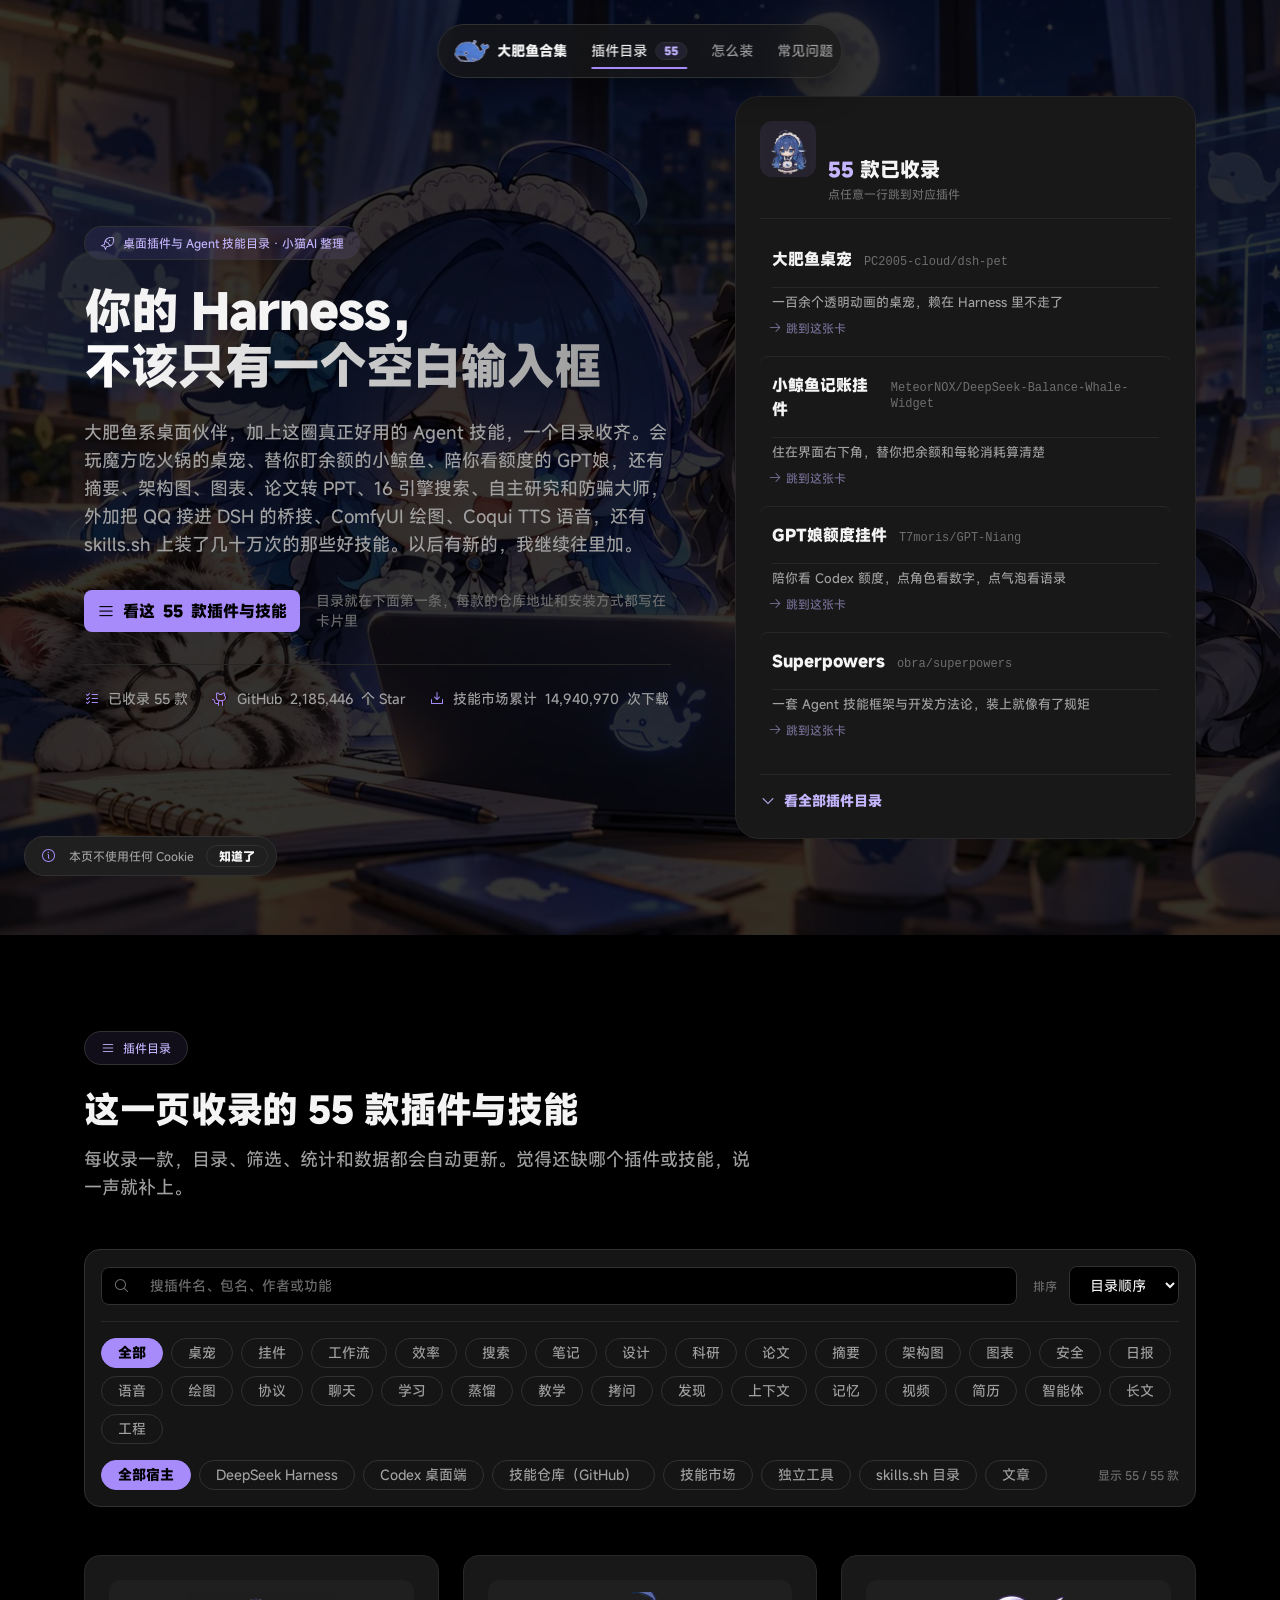
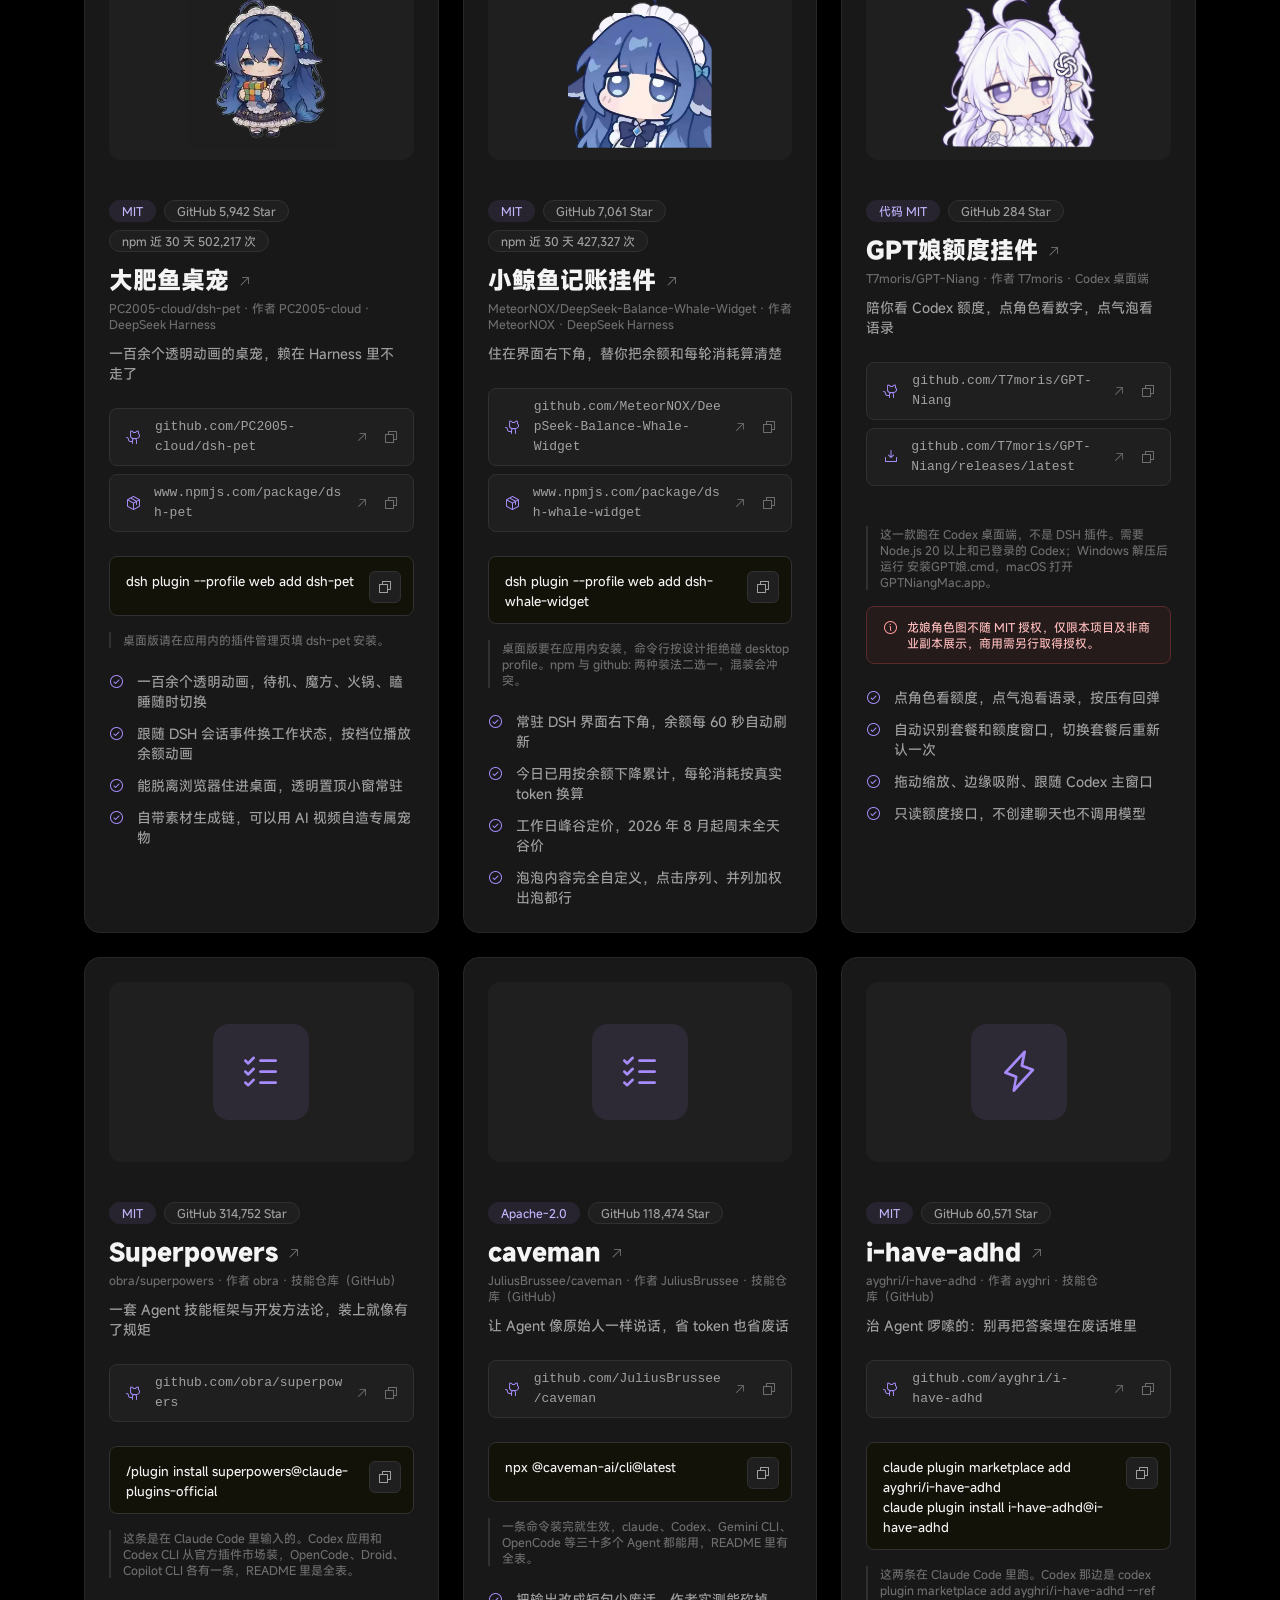
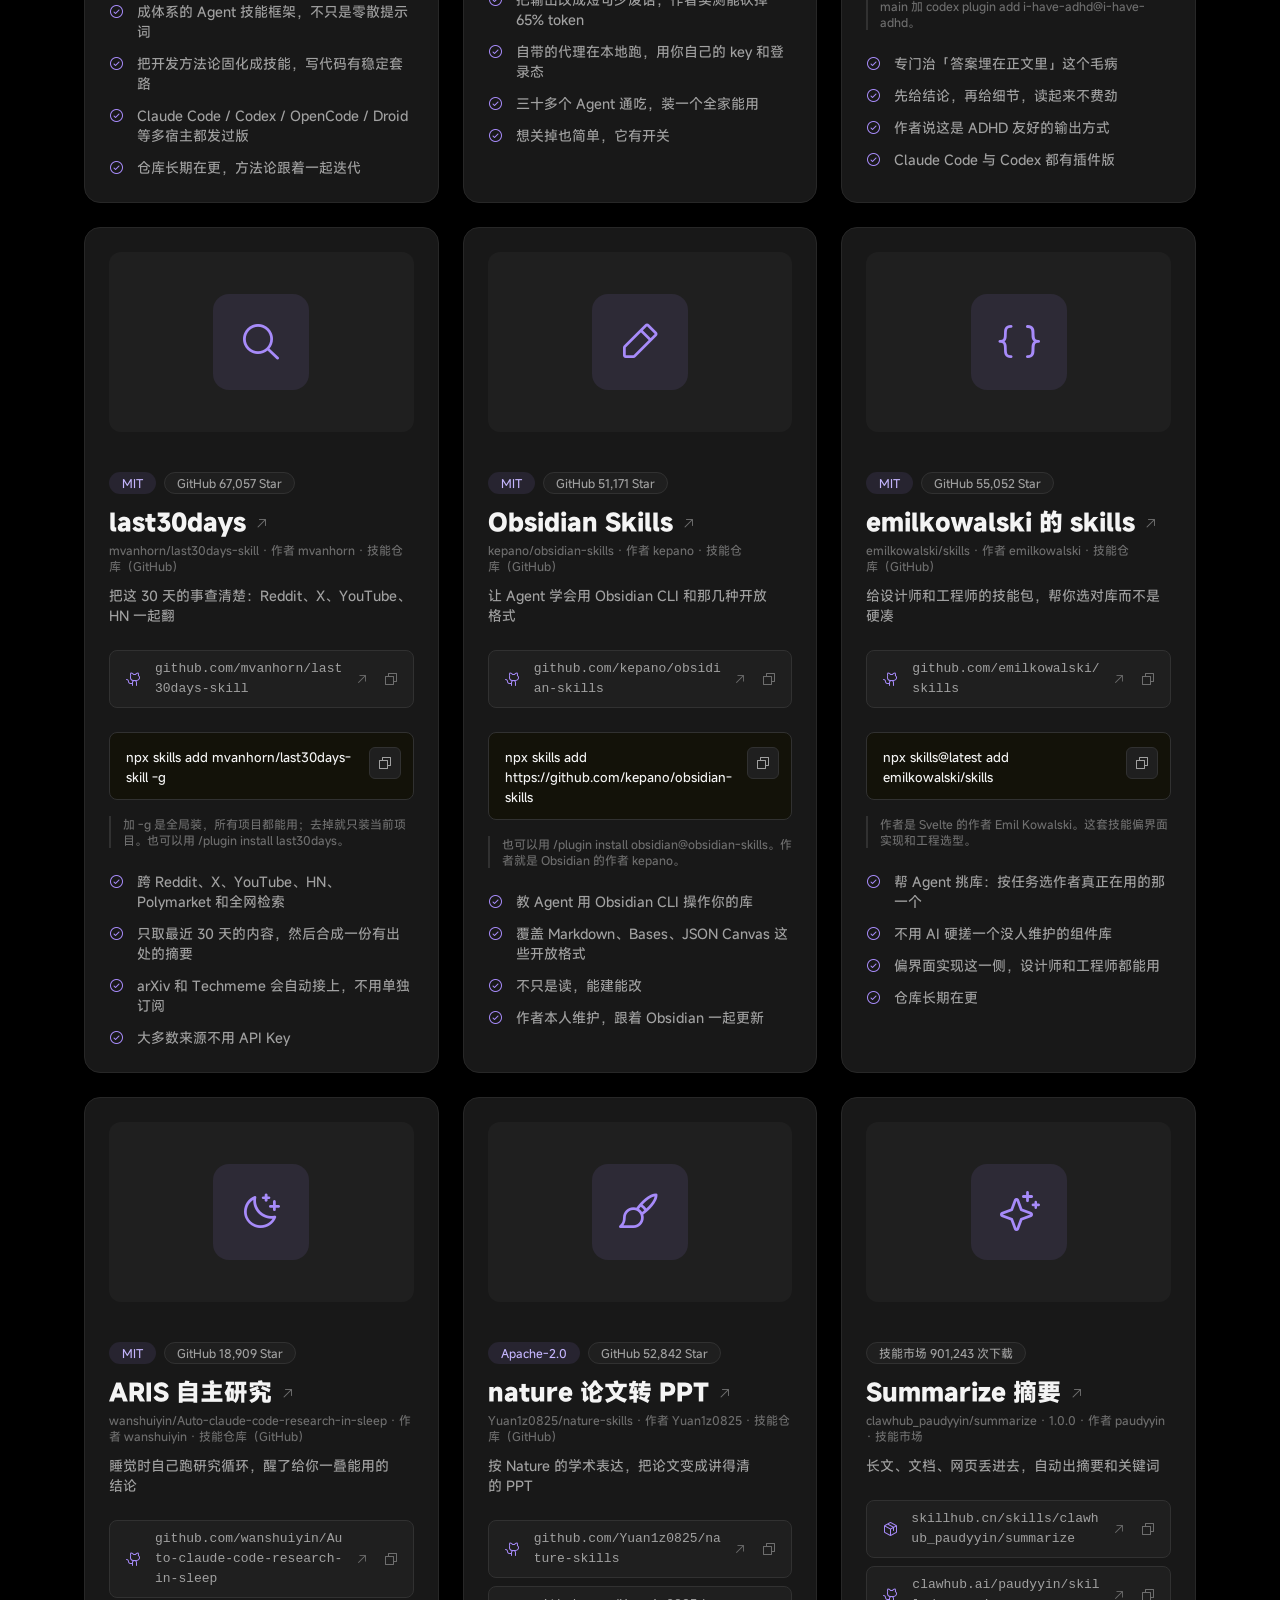
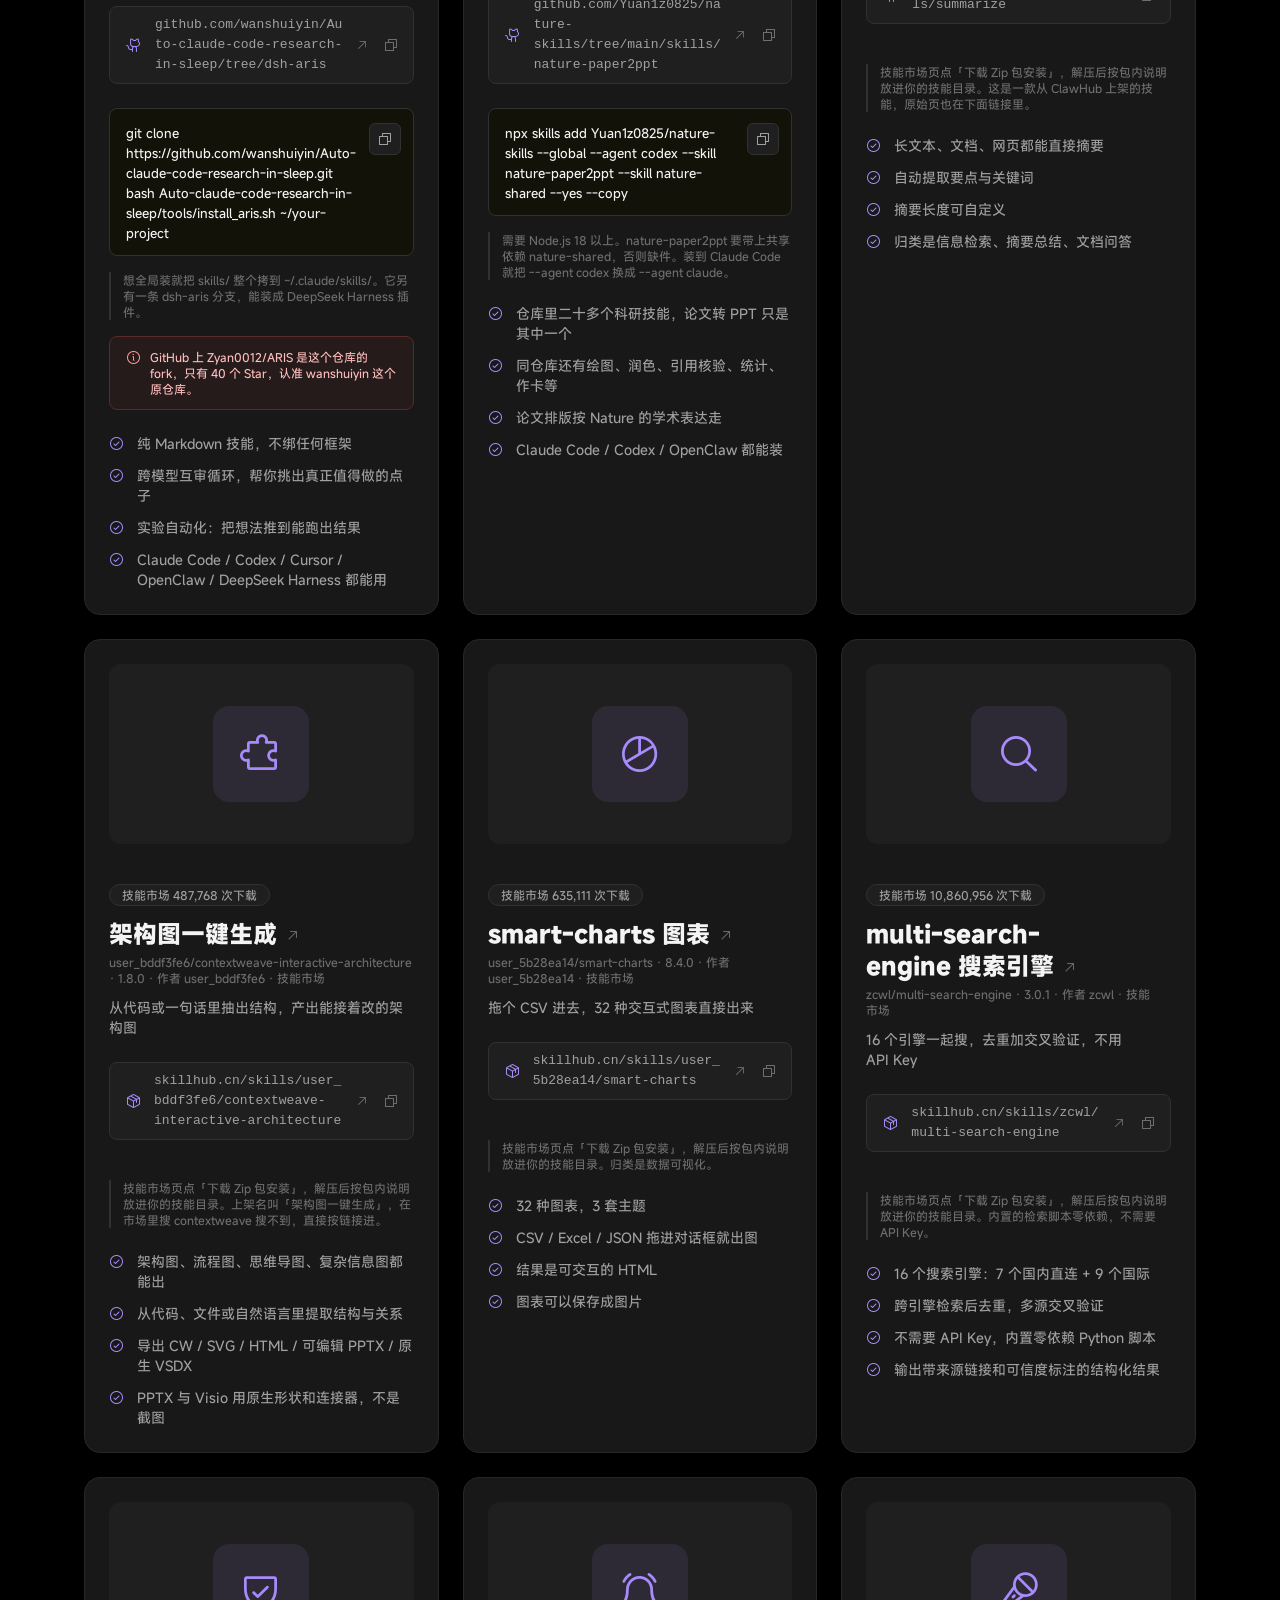
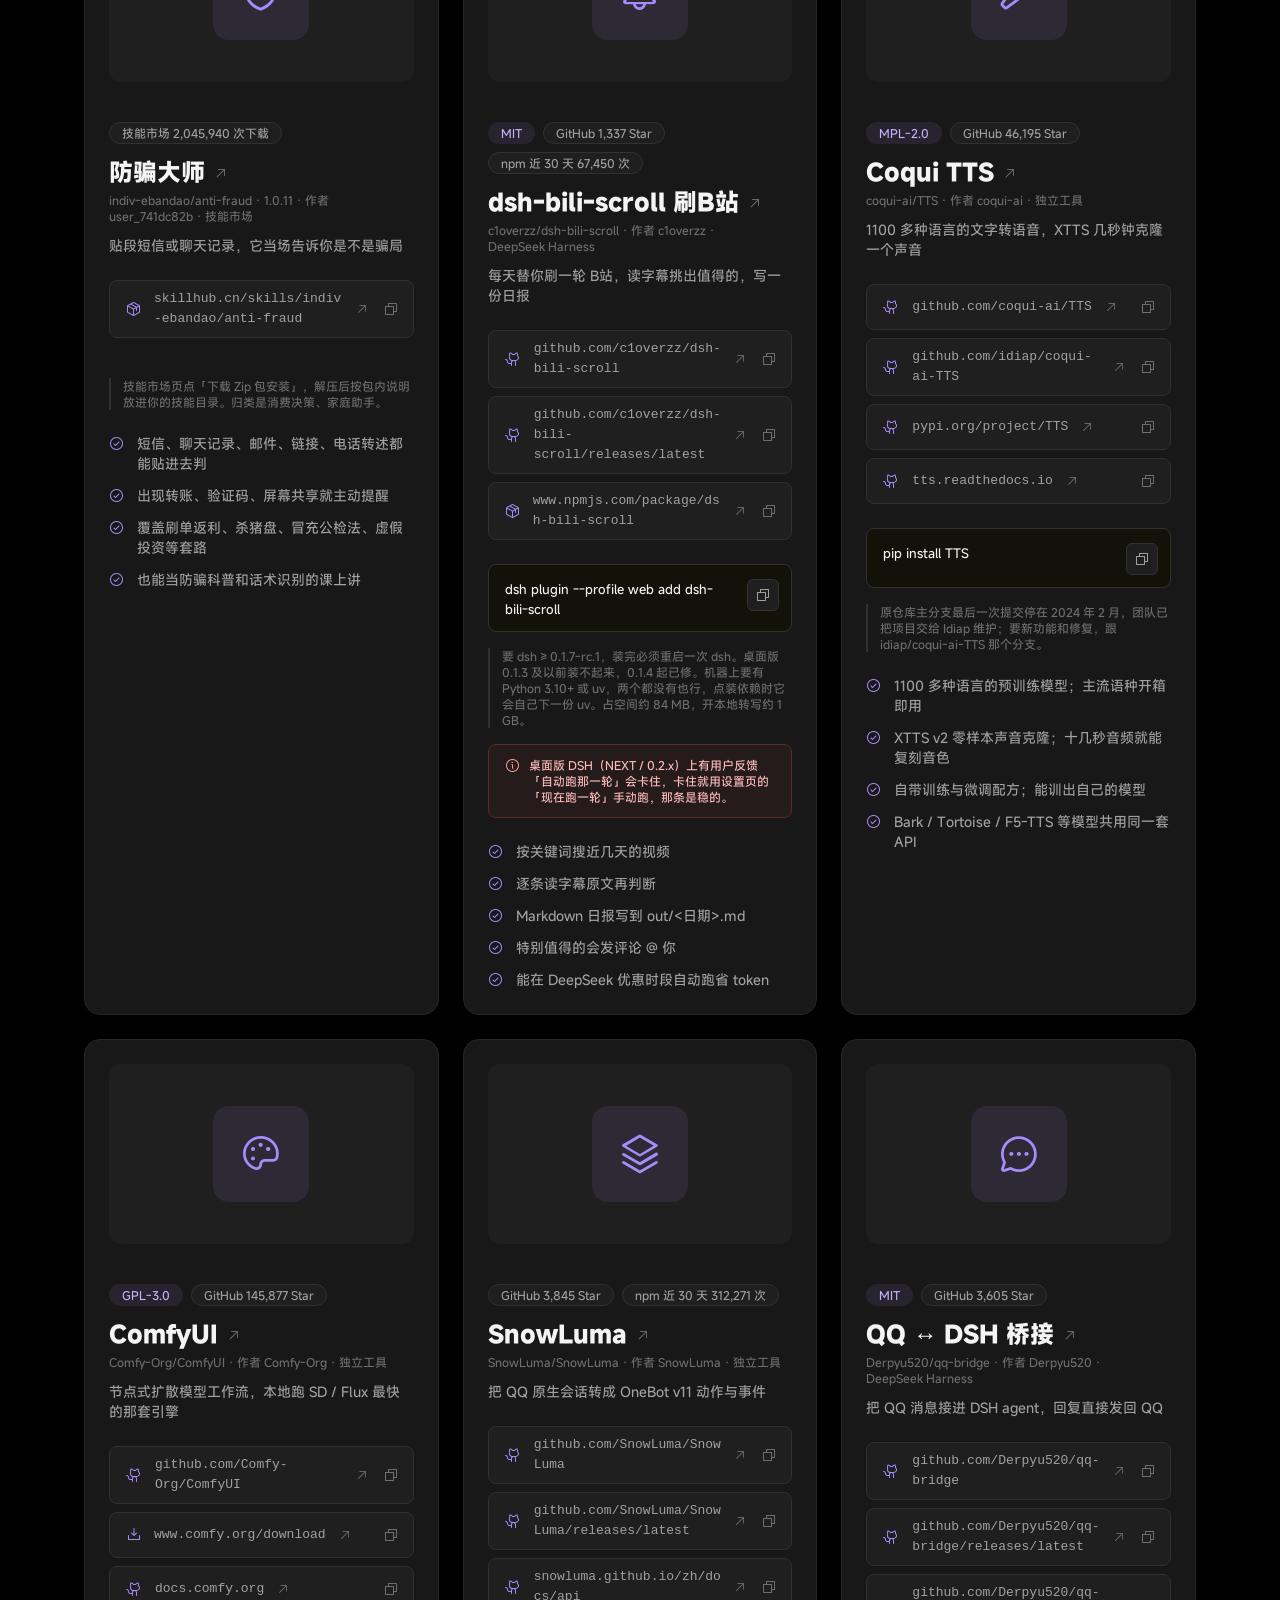
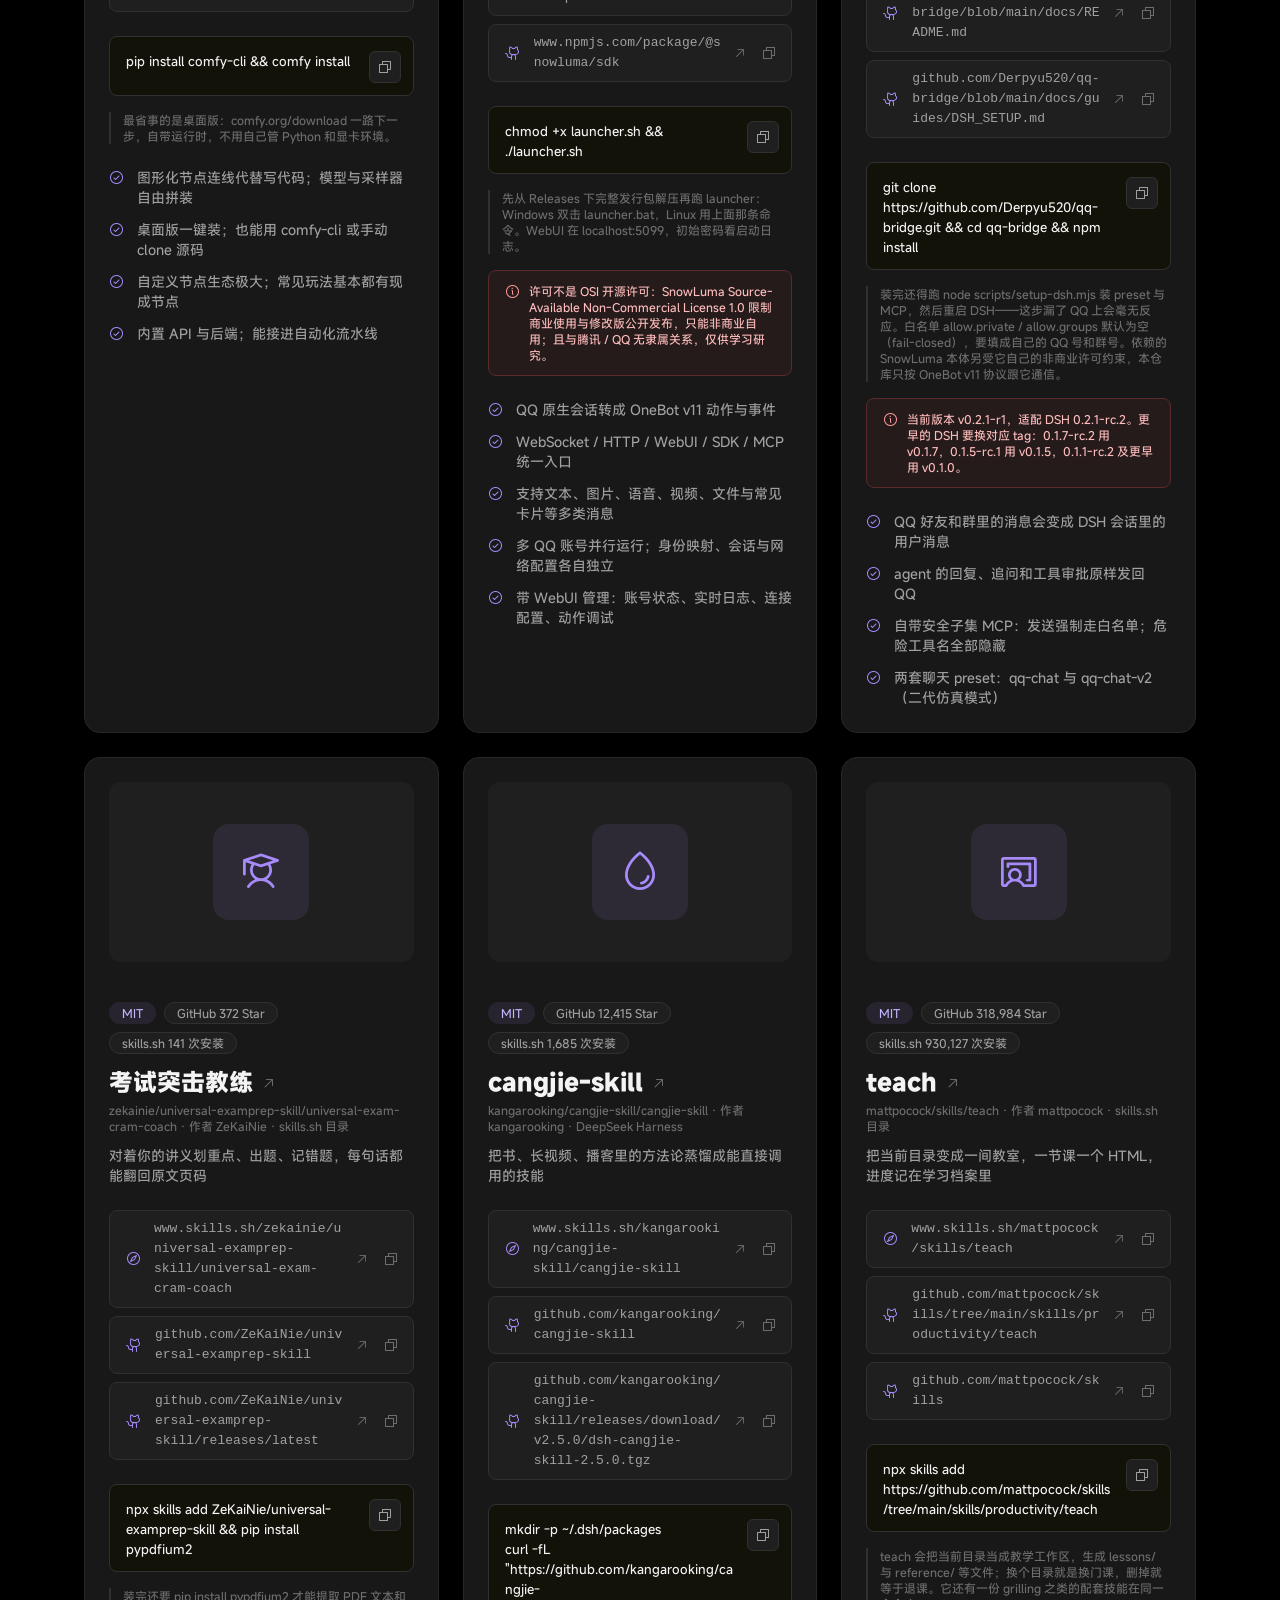
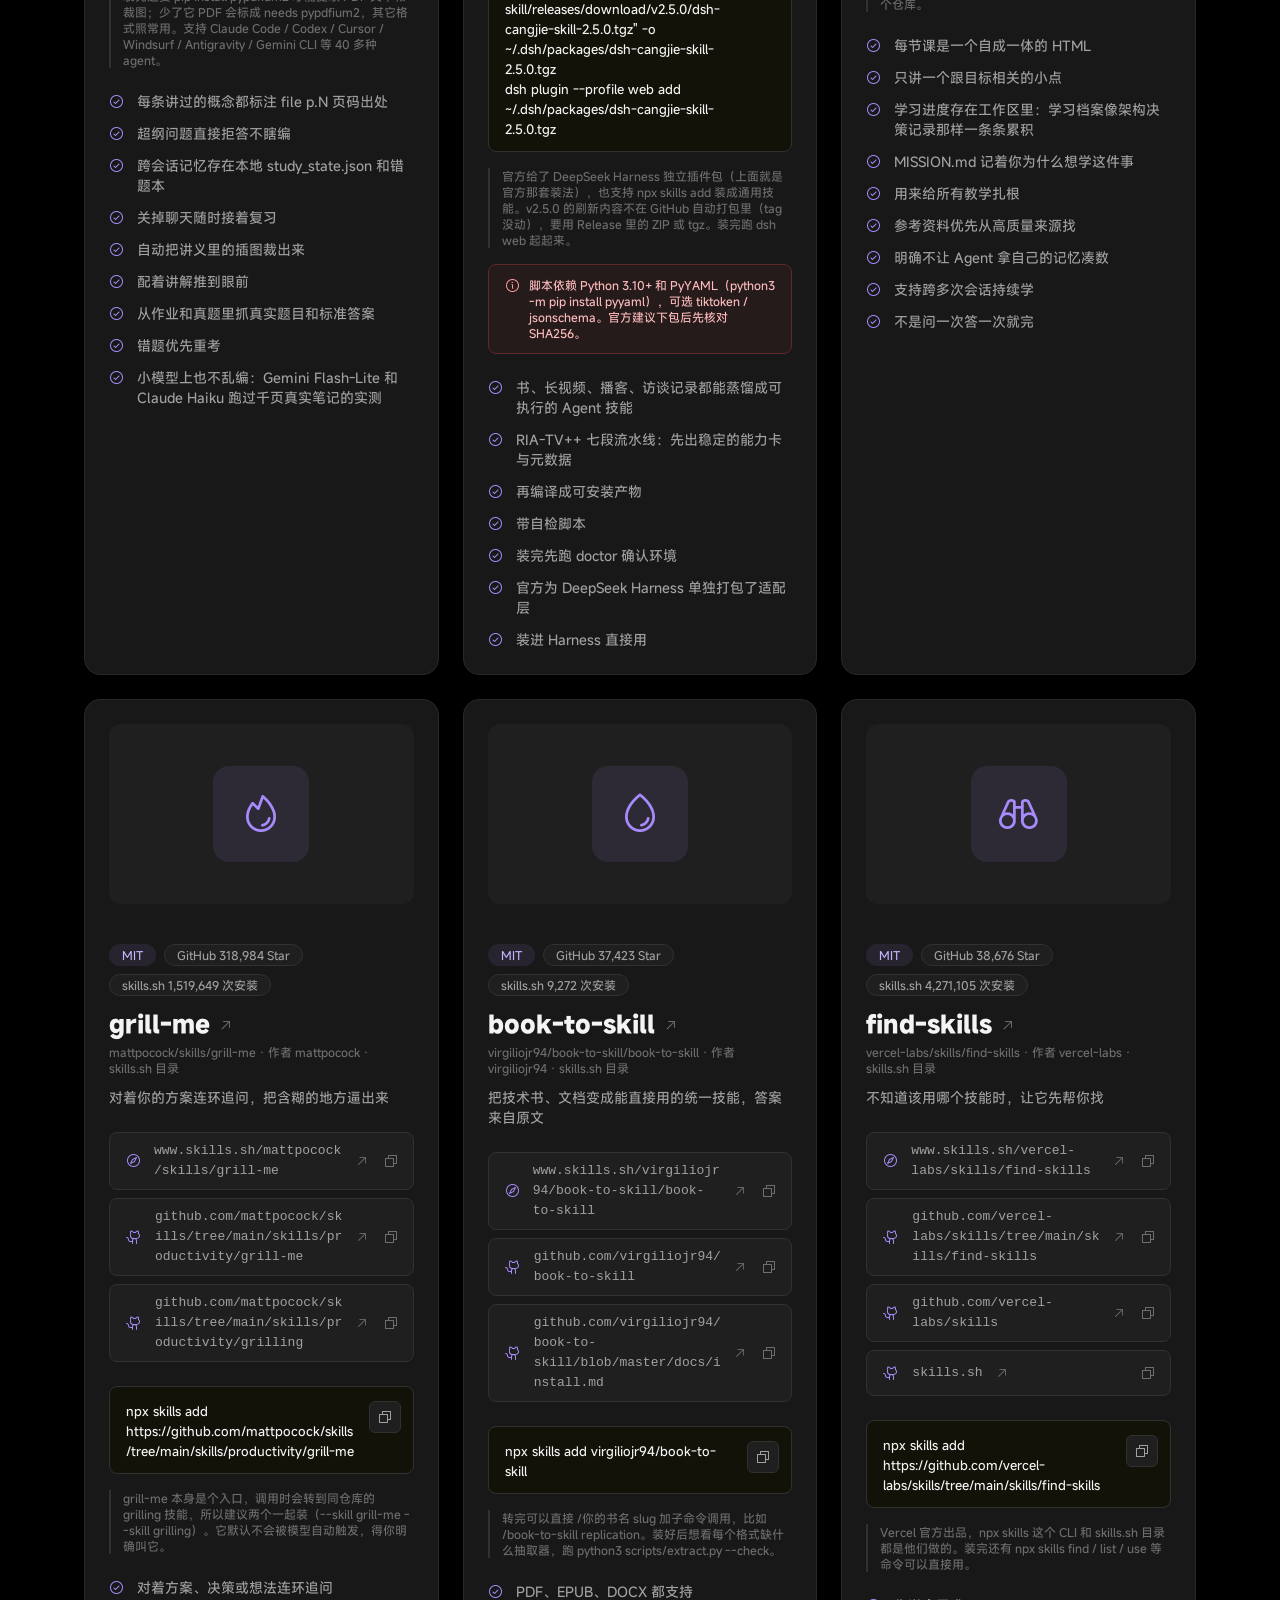
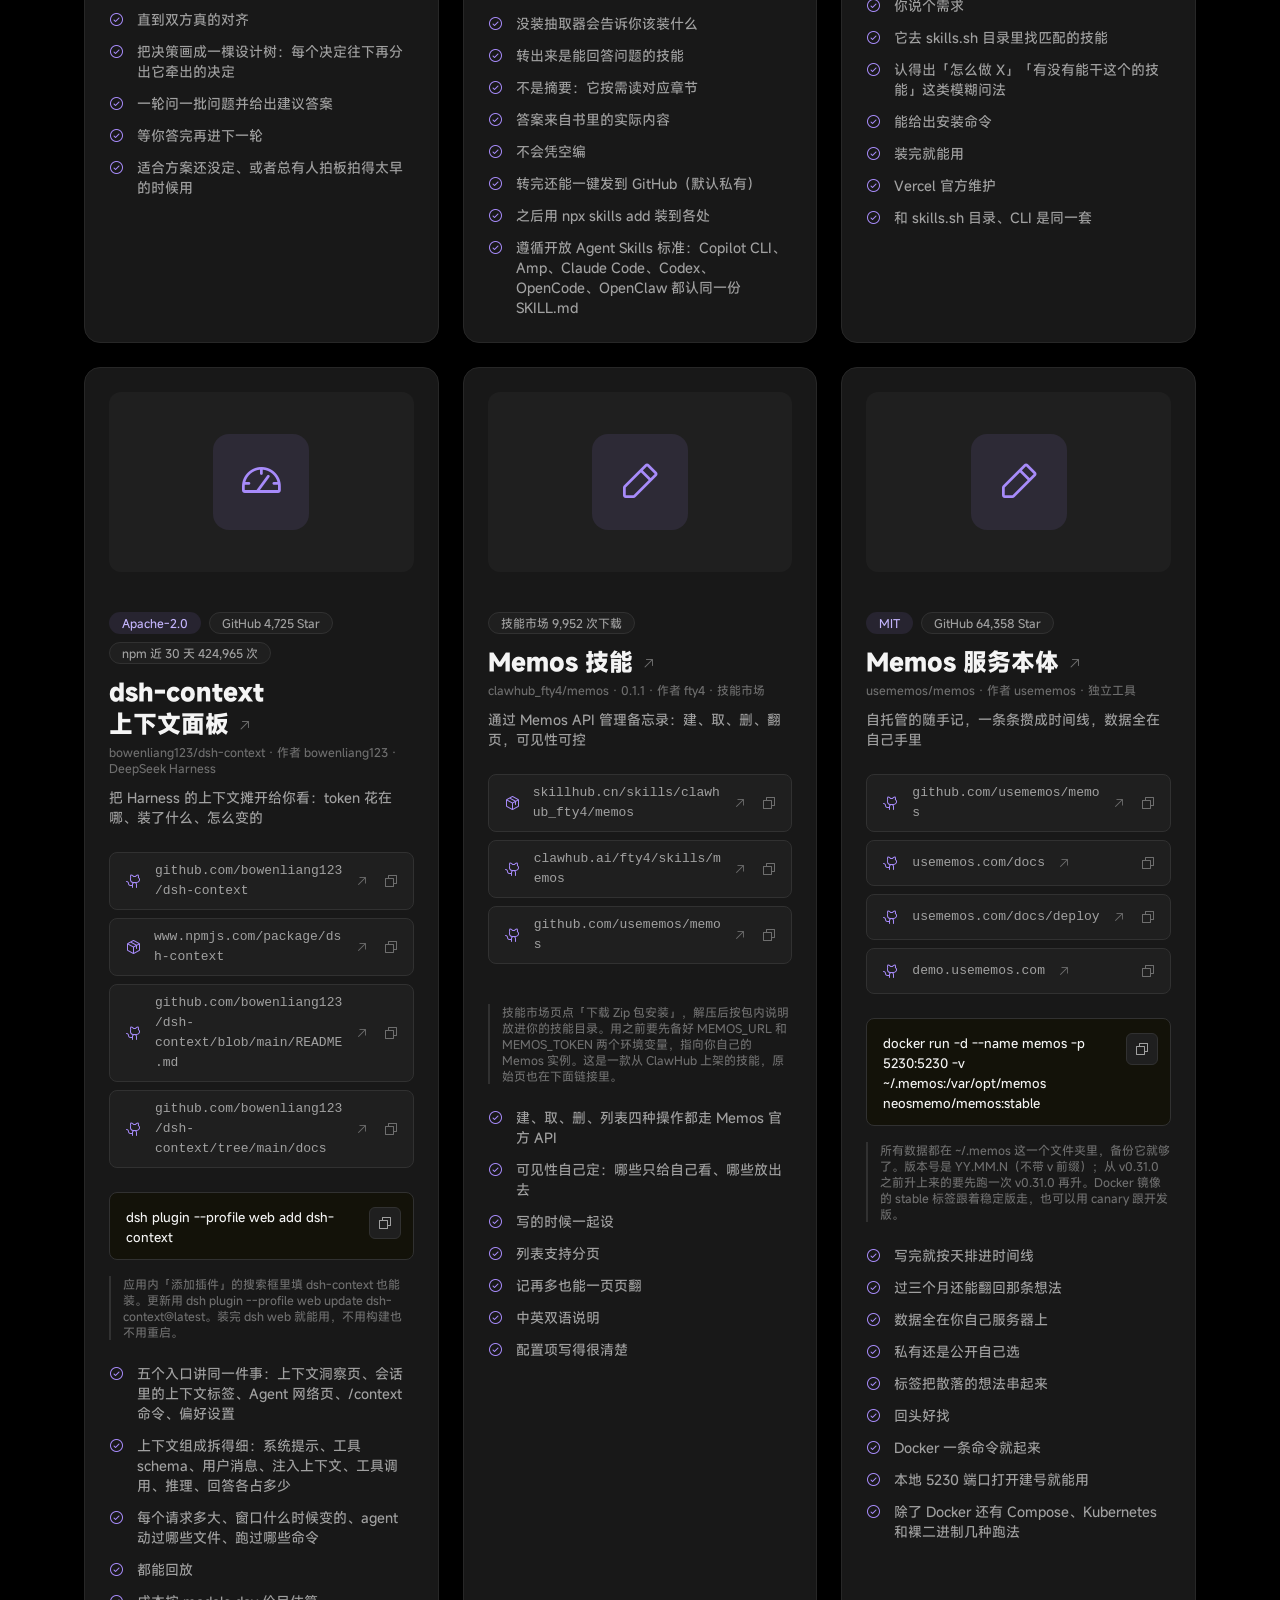
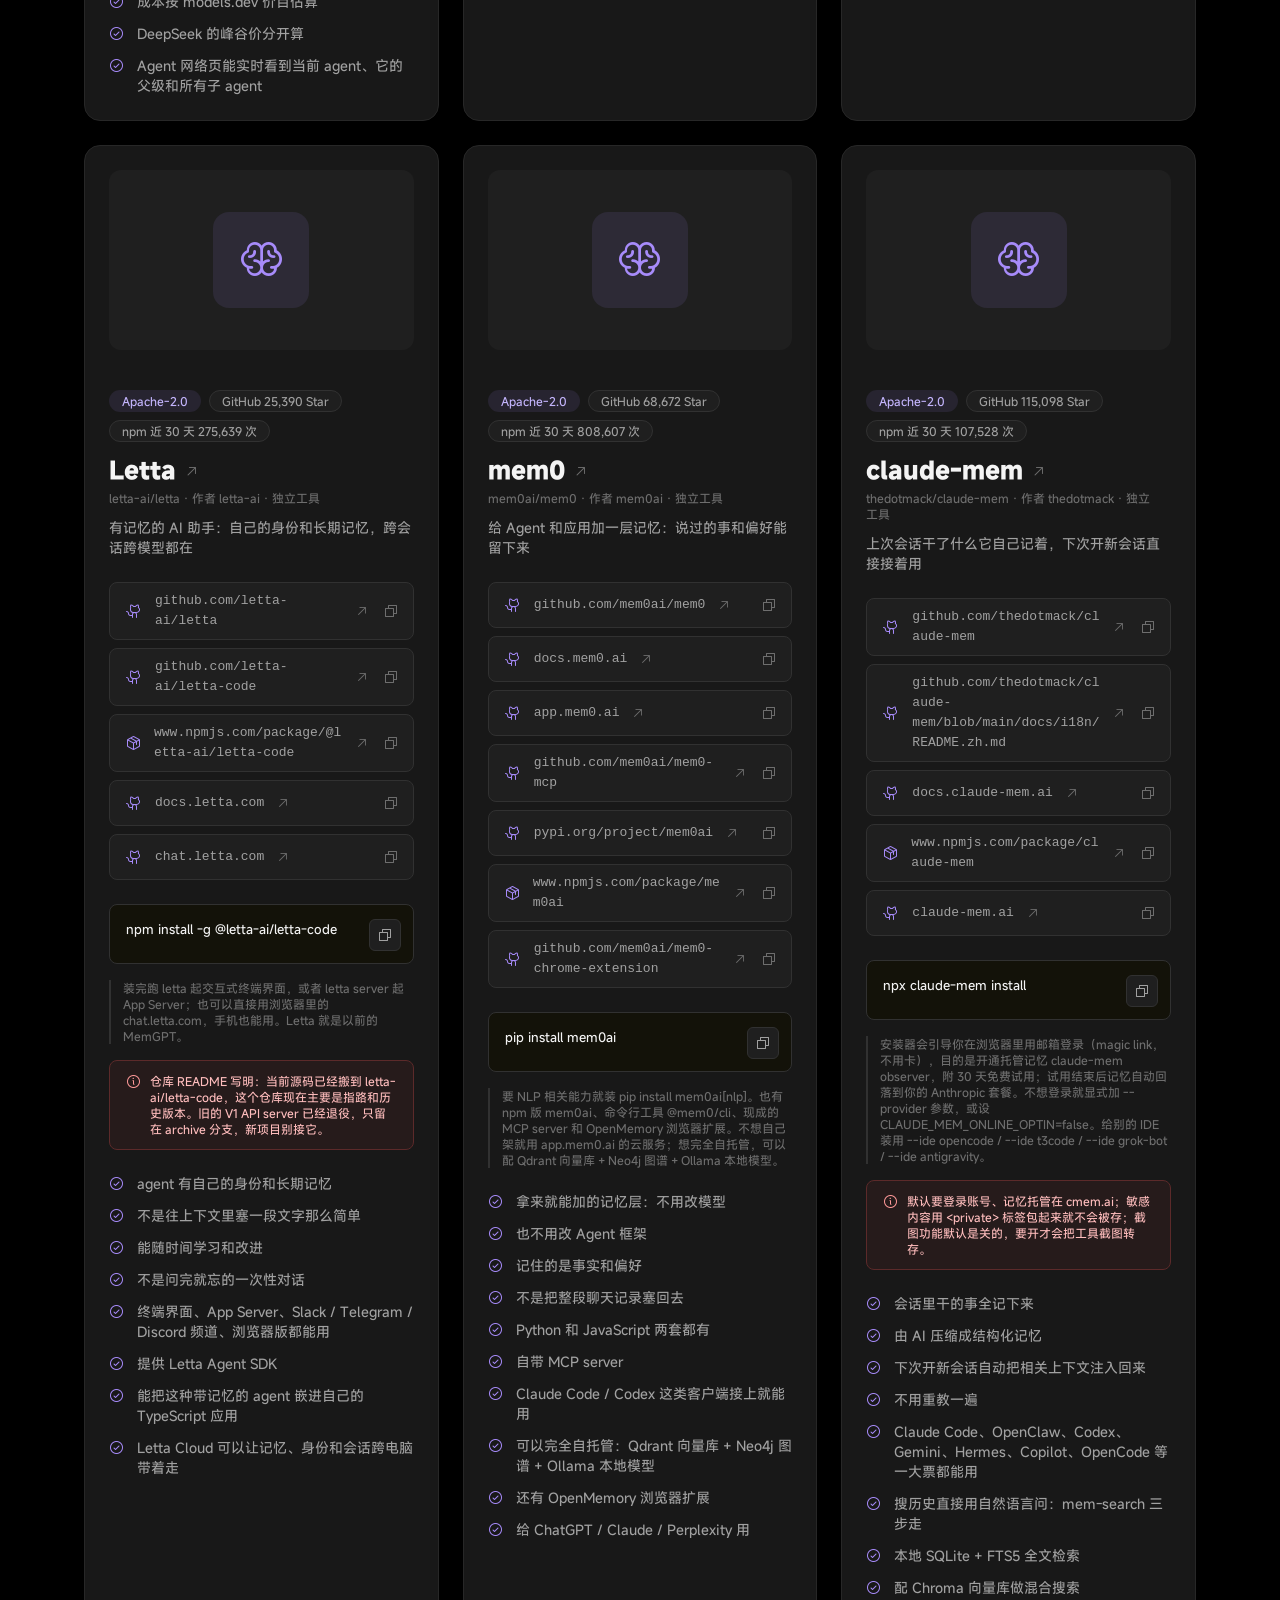
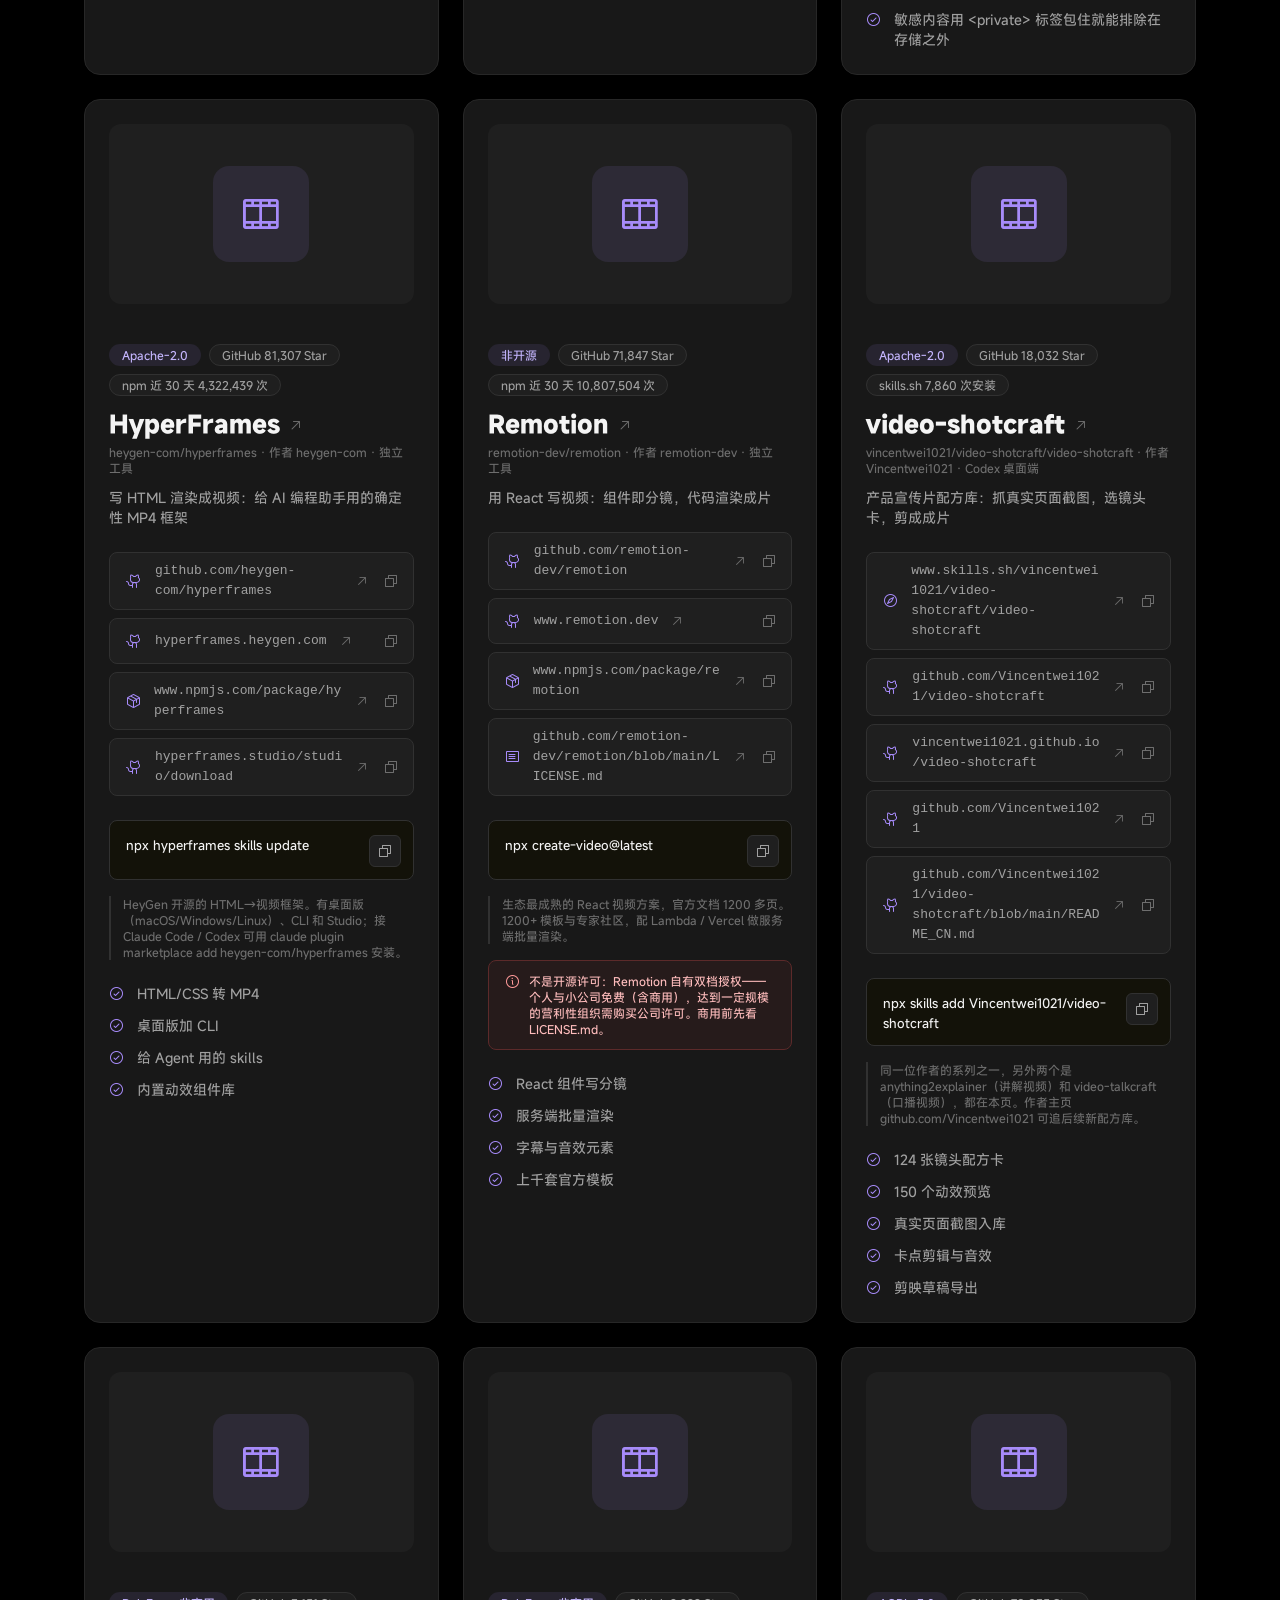
==== commit 05208042: "收录 7 个 CAD/CAE/PLC 技能：text-to-cad、solidworks-automation、cae-agent-hub、autocad-dwg-redraw、autocad-ima" ====
--- a/index.html
+++ b/index.html
@@ -31,7 +31,7 @@
 <nav class="nav" aria-label="主导航">
   <a class="nav__brand" href="#top"><img src="assets/whale-mark.png" class="nav__mark" alt=""><span>大肥鱼合集</span></a>
   <div class="nav__links">
-    <a class="nav__link" href="#catalog">插件目录 <span class="nav__badge" data-count-plugins>48</span></a>
+    <a class="nav__link" href="#catalog">插件目录 <span class="nav__badge" data-count-plugins>55</span></a>
     <a class="nav__link" href="#how">怎么装</a>
     <a class="nav__link" href="#faq">常见问题</a>
   </div>
@@ -56,13 +56,13 @@
         <h1 class="t-hero hero__title">你的 Harness，<br><span class="grad">不该只有一个空白输入框</span></h1>
         <p class="hero__sub">大肥鱼系桌面伙伴，加上这圈真正好用的 Agent 技能，一个目录收齐。会玩魔方吃火锅的桌宠、替你盯余额的小鲸鱼、陪你看额度的 GPT娘，还有摘要、架构图、图表、论文转 PPT、16 引擎搜索、自主研究和防骗大师，外加把 QQ 接进 DSH 的桥接、ComfyUI 绘图、Coqui TTS 语音，还有 skills.sh 上装了几十万次的那些好技能。以后有新的，我继续往里加。</p>
         <div class="hero__cta">
-          <a class="btn btn--primary" href="#catalog"><i class="ph ph-list" aria-hidden="true"></i>看这 <span data-count-plugins>48</span> 款插件与技能</a>
+          <a class="btn btn--primary" href="#catalog"><i class="ph ph-list" aria-hidden="true"></i>看这 <span data-count-plugins>55</span> 款插件与技能</a>
           <span class="hero__cta-note">目录就在下面第一条，每款的仓库地址和安装方式都写在卡片里</span>
         </div>
         <div class="hero__proof">
-          <span><i class="ph ph-list-checks" aria-hidden="true"></i><span data-count-plugins-text>已收录 48 款</span></span>
-          <span><i class="ph ph-github-logo" aria-hidden="true"></i>GitHub <span data-stat-stars>2,105,160</span> 个 Star</span>
-          <span><i class="ph ph-download-simple" aria-hidden="true"></i>技能市场累计 <span data-stat-market>14,657,120</span> 次下载</span>
+          <span><i class="ph ph-list-checks" aria-hidden="true"></i><span data-count-plugins-text>已收录 55 款</span></span>
+          <span><i class="ph ph-github-logo" aria-hidden="true"></i>GitHub <span data-stat-stars>2,185,446</span> 个 Star</span>
+          <span><i class="ph ph-download-simple" aria-hidden="true"></i>技能市场累计 <span data-stat-market>14,940,970</span> 次下载</span>
         </div>
       </div>
 
@@ -77,7 +77,7 @@
   <div class="wrap">
     <div class="section-head" data-reveal>
       <span class="eyebrow"><i class="ph ph-list" aria-hidden="true"></i>插件目录</span>
-      <h2 class="t-4xl" data-catalog-heading style="margin-top: var(--s-300);">这一页收录的 48 款插件与技能</h2>
+      <h2 class="t-4xl" data-catalog-heading style="margin-top: var(--s-300);">这一页收录的 55 款插件与技能</h2>
       <p>每收录一款，目录、筛选、统计和数据都会自动更新。觉得还缺哪个插件或技能，说一声就补上。</p>
     </div>
 
@@ -183,23 +183,23 @@
   <div class="wrap">
     <div class="grid grid-5" data-reveal>
       <div class="stat">
-        <p class="stat__n" data-stat-count>48</p>
+        <p class="stat__n" data-stat-count>55</p>
         <p class="stat__l">当前收录的插件与技能数量</p>
       </div>
       <div class="stat">
-        <p class="stat__n" data-stat-stars>2,105,160</p>
+        <p class="stat__n" data-stat-stars>2,185,446</p>
         <p class="stat__l">这些项目在 GitHub 的 Star 合计</p>
       </div>
       <div class="stat">
-        <p class="stat__n" data-stat-downloads>14,751,963</p>
+        <p class="stat__n" data-stat-downloads>18,173,863</p>
         <p class="stat__l">npm 插件近 30 天的下载次数</p>
       </div>
       <div class="stat">
-        <p class="stat__n" data-stat-market>14,657,120</p>
+        <p class="stat__n" data-stat-market>14,940,970</p>
         <p class="stat__l">技能市场的累计下载次数</p>
       </div>
       <div class="stat">
-        <p class="stat__n" data-stat-installs>6,795,596</p>
+        <p class="stat__n" data-stat-installs>6,974,106</p>
         <p class="stat__l">skills.sh 技能的累计安装次数</p>
       </div>
     </div>
